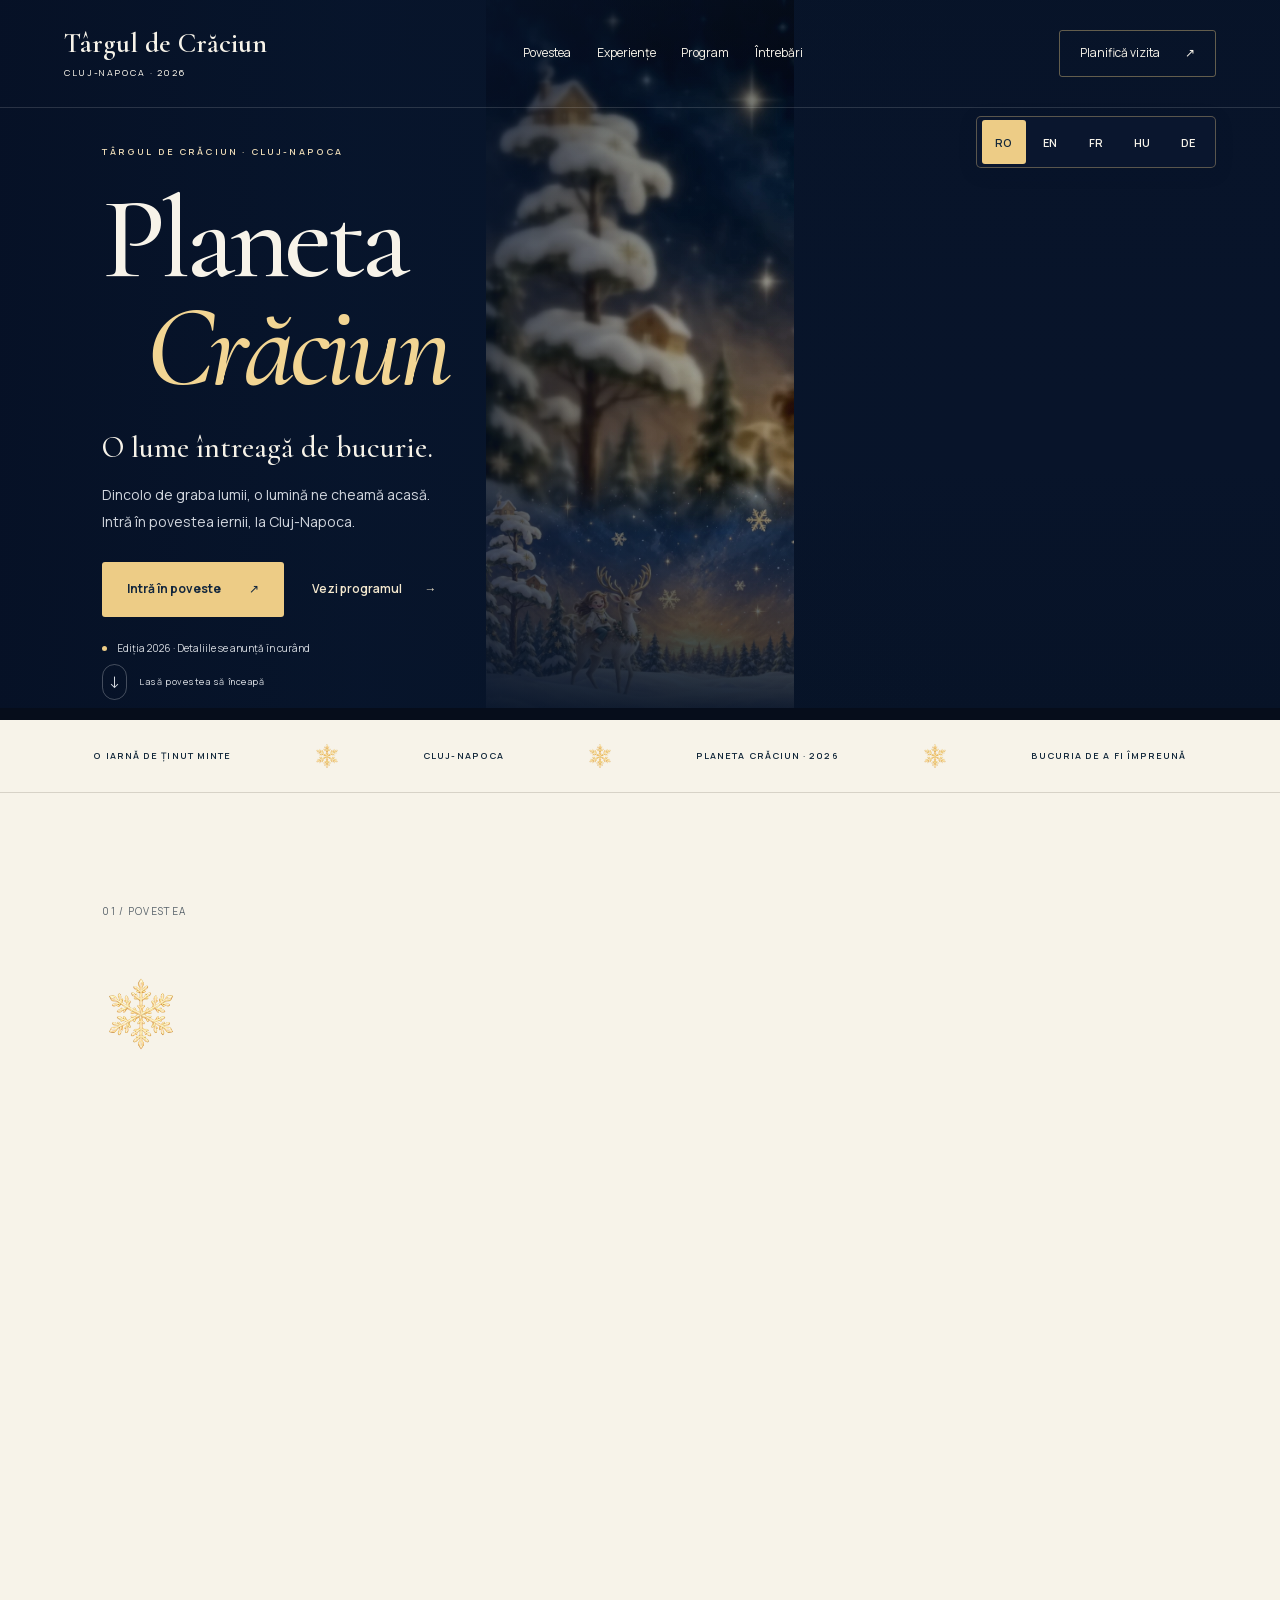
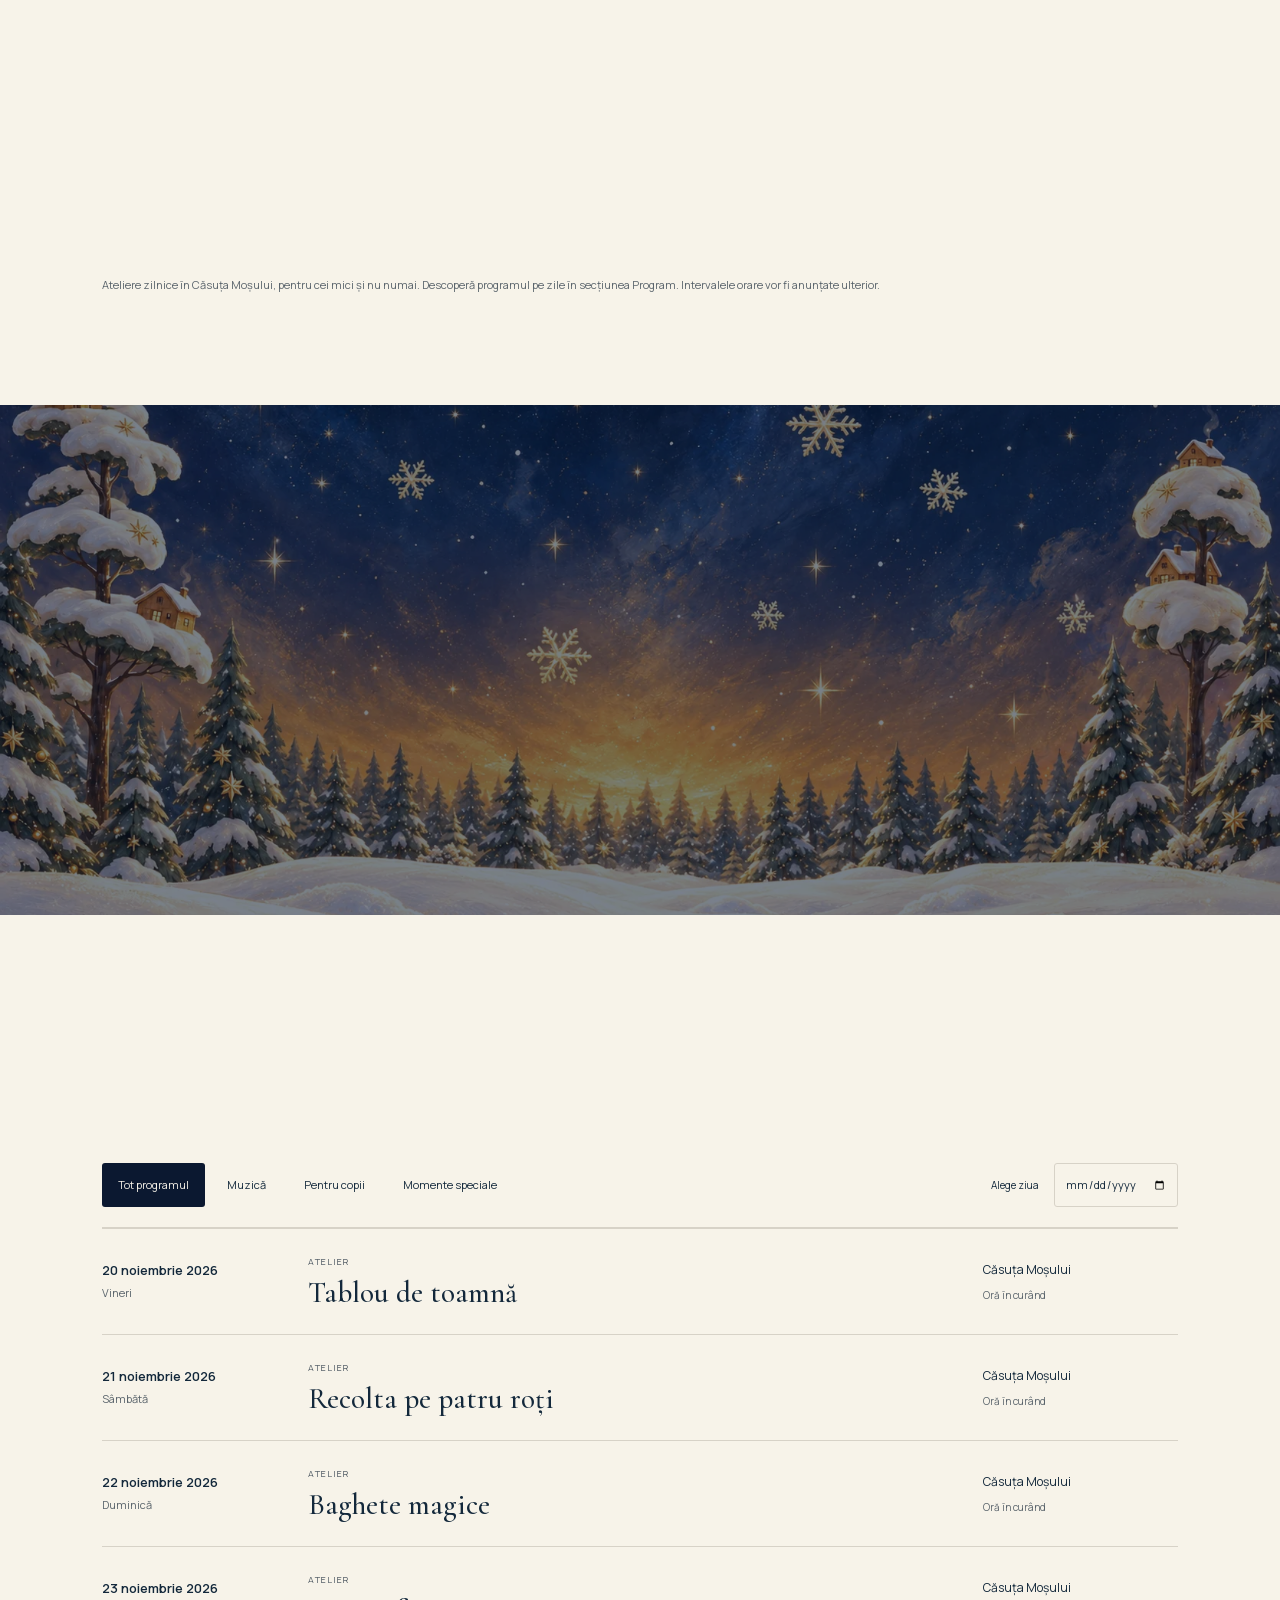
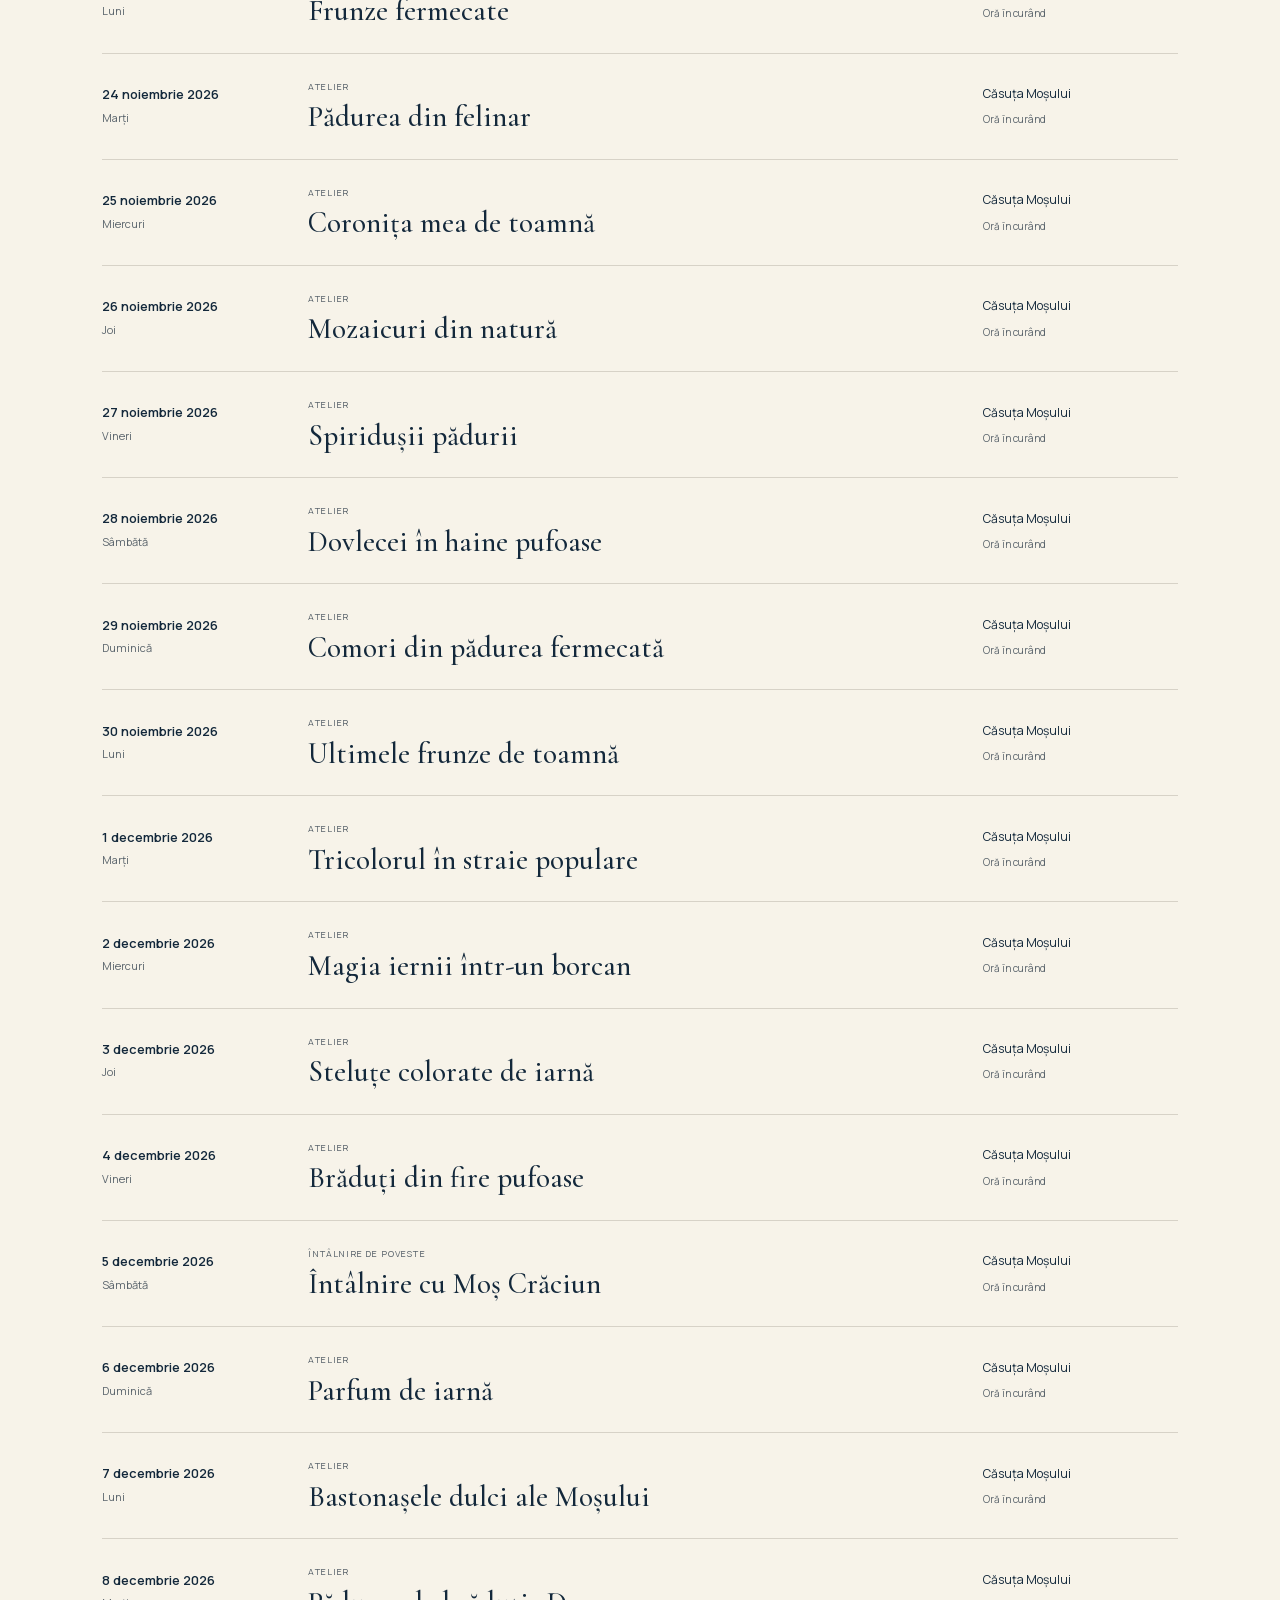
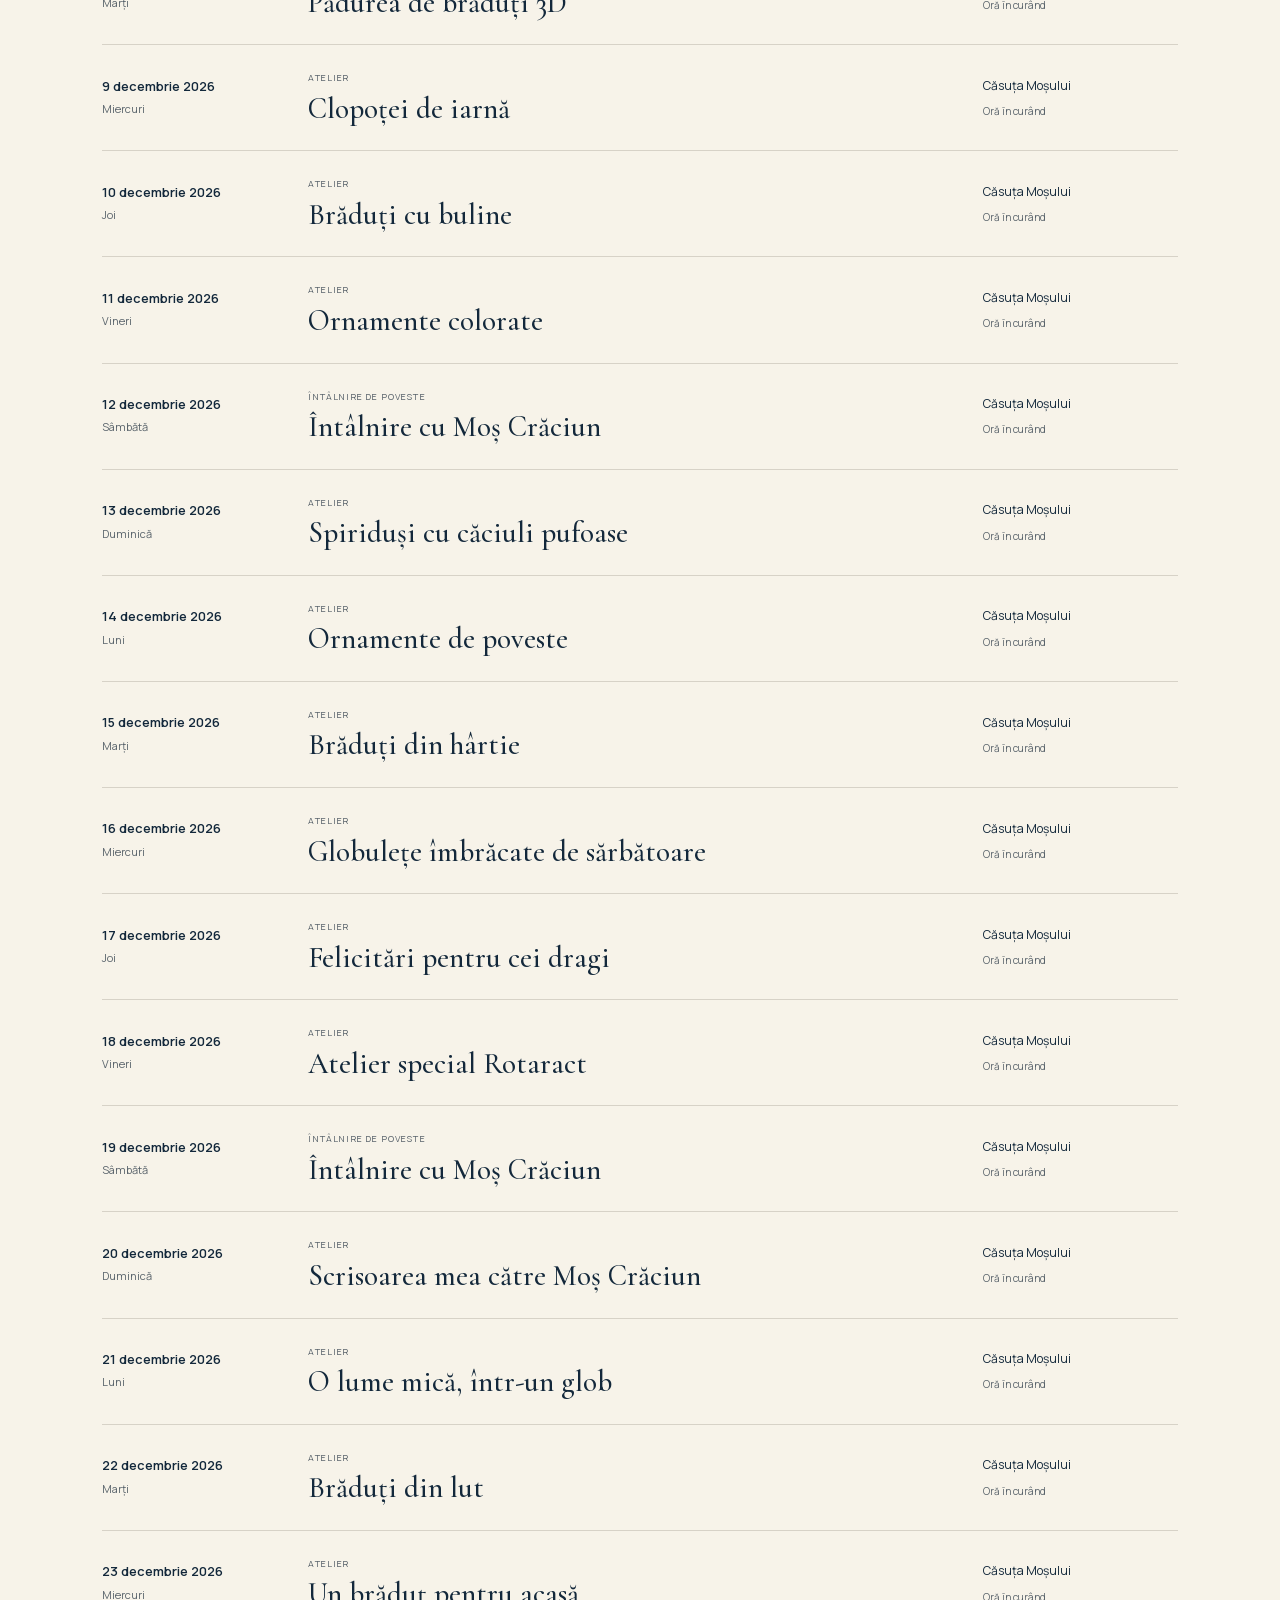
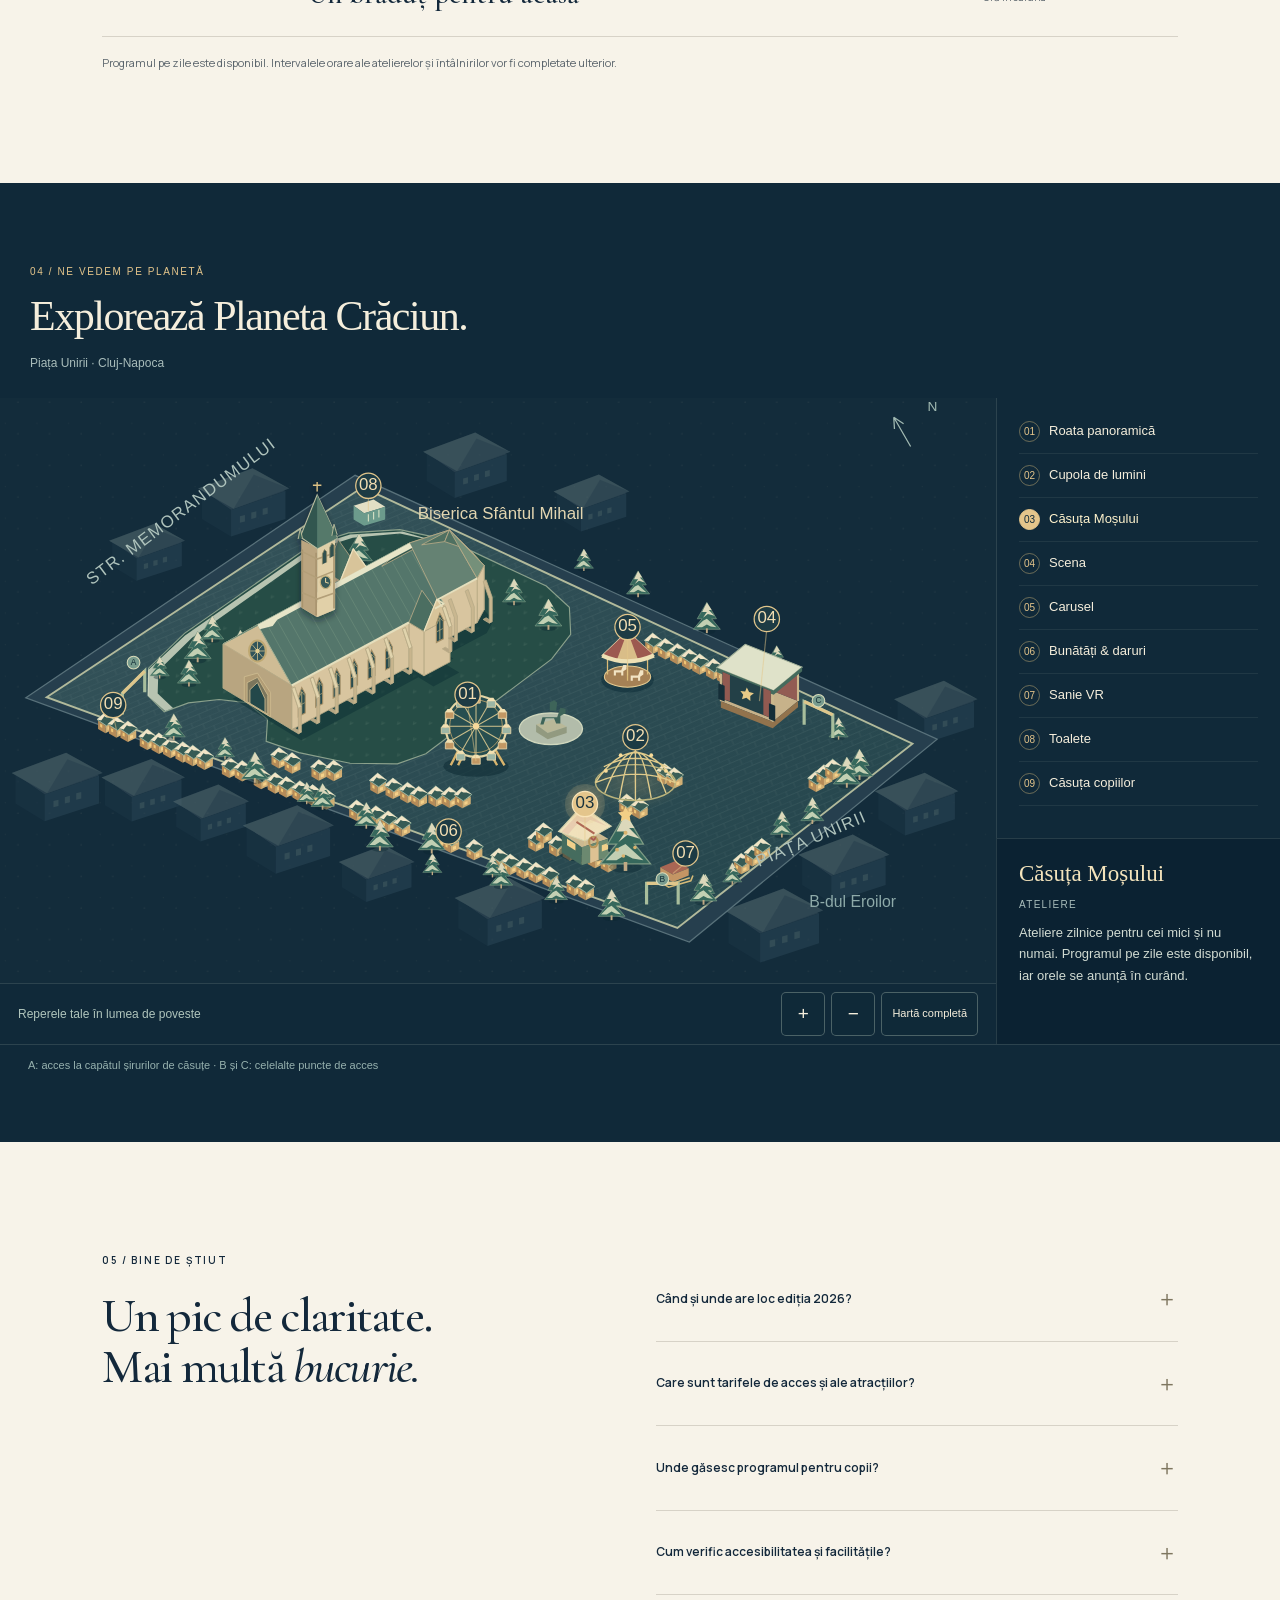
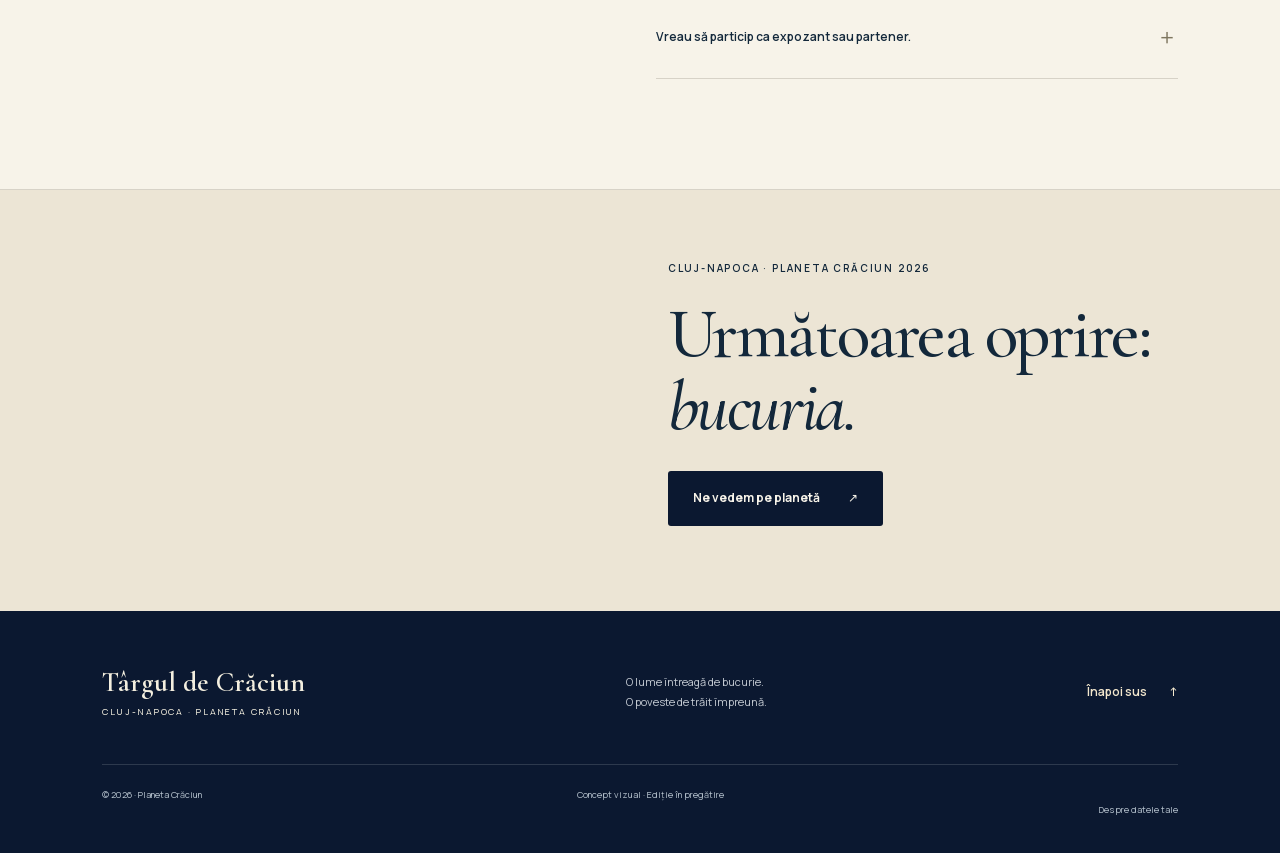
==== index.html @ c2ae4e11 "Make the event website available in Romanian, English, French, Hungarian and German" ====
<!doctype html>
<html lang="ro">
<head>
<meta charset="utf-8"><meta name="viewport" content="width=device-width, initial-scale=1">
<meta http-equiv="Content-Security-Policy" content="default-src 'self'; script-src 'self'; style-src 'self'; font-src 'self'; img-src 'self' data:; object-src 'none'; base-uri 'none'; form-action 'none'"><meta name="referrer" content="strict-origin-when-cross-origin"><meta name="theme-color" content="#0b1830"><title>Planeta Crăciun 2026 | Târgul de Crăciun Cluj-Napoca</title>
<meta name="description" content="Descoperă Planeta Crăciun, universul de poveste al Târgului de Crăciun din Cluj-Napoca. Experiențe, program și informații pentru vizita ta la ediția 2026.">
<meta name="robots" content="noindex,nofollow"><meta property="og:type" content="website"><meta property="og:locale" content="ro_RO"><meta property="og:title" content="Planeta Crăciun — O lume întreagă de bucurie"><meta property="og:description" content="Târgul de Crăciun Cluj-Napoca • Ediția 2026"><meta property="og:image" content="https://saliery95.github.io/planeta-craciun-cluj-2026/assets/key-visual.webp">
<link rel="icon" type="image/webp" href="assets/snowflake.webp"><link rel="preload" as="image" href="assets/hero-film-desktop-poster.webp?v=9" media="(min-width:561px)" fetchpriority="high"><link rel="preload" as="image" href="assets/hero-film-mobile-poster.webp?v=9" media="(max-width:560px)" fetchpriority="high"><link rel="stylesheet" href="fonts.css"><link rel="stylesheet" href="styles.css?v=11"><link rel="stylesheet" href="hero-film.css?v=9"><link rel="stylesheet" href="event-map.css?v=7"><script src="locales/ro.js?v=2ab56abb9f18" defer></script><script src="language-links.js?v=1" defer></script><script src="content.js?v=11" defer></script><script src="app.js?v=12" defer></script><script src="event-map.js?v=7" defer></script><script type="module" src="hero-film.js?v=9"></script>
<link rel="stylesheet" href="language-switcher.css?v=1"><!-- language-alternates --><link rel="alternate" hreflang="ro" href="index.html"><link rel="alternate" hreflang="en" href="en.html"><link rel="alternate" hreflang="fr" href="fr.html"><link rel="alternate" hreflang="hu" href="hu.html"><link rel="alternate" hreflang="de" href="de.html"><link rel="alternate" hreflang="x-default" href="index.html"><!-- /language-alternates --></head>
<body>
<a class="skip-link" href="#main">Sari la conținut</a>
<header class="site-header" id="top"><a href="#" class="brand" aria-label="Târgul de Crăciun Cluj-Napoca, acasă"><span class="brand-title">Târgul de Crăciun</span><span class="brand-detail">CLUJ-NAPOCA · 2026</span></a><nav class="desktop-nav" aria-label="Navigare principală"><a href="#poveste">Povestea</a><a href="#experiente">Experiențe</a><a href="#program">Program</a><a href="#intrebari">Întrebări</a></nav><a class="header-cta" href="#vizita">Planifică vizita <span aria-hidden="true">↗</span></a><button class="menu-toggle" aria-expanded="false" aria-controls="mobile-nav">Meniu <span aria-hidden="true">＋</span></button><nav id="mobile-nav" aria-label="Navigare mobilă"><a href="#poveste">Povestea</a><a href="#experiente">Experiențe</a><a href="#program">Program</a><a href="#vizita">Planifică vizita</a><a href="#intrebari">Întrebări frecvente</a></nav><nav class="language-switcher" aria-label="Alege limba"><a href="index.html" lang="ro" hreflang="ro" aria-label="Română" title="Română" aria-current="page">RO</a><a href="en.html" lang="en" hreflang="en" aria-label="English" title="English">EN</a><a href="fr.html" lang="fr" hreflang="fr" aria-label="Français" title="Français">FR</a><a href="hu.html" lang="hu" hreflang="hu" aria-label="Magyar" title="Magyar">HU</a><a href="de.html" lang="de" hreflang="de" aria-label="Deutsch" title="Deutsch">DE</a></nav></header>
<main id="main">
<section class="hero" aria-labelledby="hero-title">
<div class="hero-film-frame" aria-hidden="true"><picture class="hero-poster"><source media="(max-width:560px)" srcset="assets/hero-film-mobile-poster.webp?v=9"><img src="assets/hero-film-desktop-poster.webp?v=9" alt="" width="1600" height="900" fetchpriority="high"></picture><video class="hero-film" id="hero-film" muted playsinline preload="none" tabindex="-1" disablepictureinpicture></video></div><div class="hero-shade"></div>
<div class="hero-copy"><p class="eyebrow light">TÂRGUL DE CRĂCIUN · CLUJ-NAPOCA</p><h1 id="hero-title"><span>Planeta</span><em>Crăciun</em></h1><p class="hero-tagline">O lume întreagă de bucurie.</p><p class="hero-description">Dincolo de graba lumii, o lumină ne cheamă acasă. Intră în povestea iernii, la Cluj-Napoca.</p><div class="hero-actions"><a class="button gold" href="#experiente">Intră în poveste <span aria-hidden="true">↗</span></a><a class="text-link light-link" href="#program">Vezi programul <span aria-hidden="true">→</span></a></div><p class="edition-note"><span class="status-dot" aria-hidden="true"></span> Ediția 2026 · Detaliile se anunță în curând</p></div>
<a class="scroll-cue" href="#poveste"><span aria-hidden="true">↓</span> Lasă povestea să înceapă</a></section>
<div class="chapter-strip" aria-label="Ediția 2026"><span>O IARNĂ DE ȚINUT MINTE</span><img src="assets/snowflake.webp" width="26" height="26" alt=""><span>CLUJ-NAPOCA</span><img src="assets/snowflake.webp" width="26" height="26" alt=""><span>PLANETA CRĂCIUN · 2026</span><img src="assets/snowflake.webp" width="26" height="26" alt=""><span>BUCURIA DE A FI ÎMPREUNĂ</span></div>
<section class="story section-pad" id="poveste" aria-labelledby="story-title"><div class="story-label"><span class="chapter-number">01 / POVESTEA</span><img src="assets/snowflake.webp" width="78" height="78" loading="lazy" alt=""></div><div class="story-copy reveal"><p class="eyebrow">PENTRU COPILUL DIN FIECARE DINTRE NOI</p><h2 id="story-title">Unele locuri se vizitează.<br>Altele <em>se simt.</em></h2><div class="story-bottom"><p>Mirosul de scorțișoară. Lumina care încălzește o seară rece. Mâna pe care o strângi puțin mai tare. Crăciunul e făcut din lucruri mici, care ajung să însemne totul.</p><p>Planeta Crăciun este invitația noastră să încetinești. Să privești în jur. Și să redescoperi, împreună cu oamenii tăi, bucuria de a fi aici.</p></div></div></section>
<section class="experiences section-pad" id="experiente" aria-labelledby="experiences-title"><div class="section-heading reveal"><div><p class="eyebrow">02 / DESCOPERĂ UNIVERSUL</p><h2 id="experiences-title">Urmează-ți <em>bucuria.</em></h2></div><p>Fiecare poveste are un început.<br>Tu pe unde ai vrea să intri?</p></div><div class="experience-grid"><button class="experience-card card-wonder reveal" data-story="wonder"><div class="card-top"><span>PENTRU OAMENI MICI ȘI MARI</span><span aria-hidden="true">01</span></div><div class="card-art"><img src="assets/rocking-horse.webp" width="650" height="433" loading="lazy" alt="Căluț alb de poveste, cu detalii aurii"></div><div class="card-bottom"><div><h3>Înapoi în copilărie</h3><p>Ateliere zilnice în Căsuța Moșului.</p></div><span class="round-arrow" aria-hidden="true">↗</span></div></button><button class="experience-card card-taste reveal" data-story="taste"><div class="card-top"><span>AROME CARE ADUC OAMENII APROAPE</span><span aria-hidden="true">02</span></div><div class="card-art"><img src="assets/cottage.webp" width="650" height="600" loading="lazy" alt="Căsuță de turtă dulce luminată, acoperită de zăpadă"></div><div class="card-bottom"><div><h3>Gustul sărbătorilor</h3><p>O pauză dulce. O amintire caldă.</p></div><span class="round-arrow" aria-hidden="true">↗</span></div></button><button class="experience-card card-gift reveal" data-story="gift"><div class="card-top"><span>BUCURIE DĂRUITĂ MAI DEPARTE</span><span aria-hidden="true">03</span></div><div class="card-art"><img src="assets/gift.webp" width="493" height="500" loading="lazy" alt="Cadou crem, cu panglică aurie și verde"></div><div class="card-bottom"><div><h3>Daruri cu poveste</h3><p>Lucruri alese cu gândul la cineva.</p></div><span class="round-arrow" aria-hidden="true">↗</span></div></button></div><p class="section-footnote">Ateliere zilnice în Căsuța Moșului, pentru cei mici și nu numai. Descoperă programul pe zile în secțiunea Program. Intervalele orare vor fi anunțate ulterior.</p></section>
<section class="interlude" aria-label="Bucuria de a fi împreună"><img src="assets/winter-landscape.webp" alt="Peisaj ilustrat de iarnă cu pădure înzăpezită și lumină aurie" loading="lazy" width="1670" height="941"><div class="interlude-copy reveal"><p class="eyebrow light">MAI APROAPE UNII DE ALȚII</p><p class="interlude-title">Cel mai frumos loc<br>e <em>împreună.</em></p><a class="text-link light-link" href="#vizita">Fă loc unei seri de poveste <span aria-hidden="true">↗</span></a></div></section>
<section class="program section-pad" id="program" aria-labelledby="program-title"><div class="section-heading reveal"><div><p class="eyebrow">03 / AGENDA PLANETEI</p><h2 id="program-title" tabindex="-1">Seri care devin <em>amintiri.</em></h2></div><p>Ateliere în Căsuța Moșului, pentru cei mici și nu numai.<br>20 noiembrie – 23 decembrie · Orele se anunță în curând.</p></div><div class="program-controls" aria-label="Filtrează programul"><div class="filter-group" role="group" aria-label="Categorii de activități"><button class="filter active" aria-pressed="true" data-category="all">Tot programul</button><button class="filter" aria-pressed="false" data-category="music">Muzică</button><button class="filter" aria-pressed="false" data-category="kids">Pentru copii</button><button class="filter" aria-pressed="false" data-category="special">Momente speciale</button></div><label class="date-label">Alege ziua <input type="date" id="program-date" aria-label="Alege ziua pentru program"></label></div><div class="program-results" id="program-results" aria-live="polite" aria-atomic="true"></div><p class="program-note">Programul pe zile este disponibil. Intervalele orare ale atelierelor și întâlnirilor vor fi completate ulterior.</p></section>
<section class="event-map-section" id="vizita" aria-labelledby="dm-title"><div id="pc-drawn-map" aria-labelledby="dm-title" data-zoomed="false">
 <header class="dm-heading"><p class="dm-eyebrow">04 / NE VEDEM PE PLANETĂ</p><h2 id="dm-title">Explorează Planeta Crăciun.</h2><p class="dm-location">Piața Unirii · Cluj-Napoca</p></header>
 <div class="dm-viewport">
 <svg xmlns="http://www.w3.org/2000/svg" viewBox="45 30 945 555" class="christmas-plan" role="img" aria-labelledby="map-art-title map-art-desc">
<title id="map-art-title">Planeta Crăciun — hartă ilustrată a Pieței Unirii</title><desc id="map-art-desc">Biserica Sfântul Mihail, roata panoramică, cupola de lumini, caruselul, scena, Căsuța Moșului și șirurile de căsuțe, amplasate după planul tehnic furnizat.</desc>
<defs>
 <pattern id="pc2-grain" width="30" height="30" patternUnits="userSpaceOnUse"><circle cx="2" cy="4" r=".65" fill="#e5d4ad" opacity=".09"/><circle cx="20" cy="24" r=".5" fill="#e5d4ad" opacity=".06"/></pattern>
 <pattern id="pc2-paving" width="19" height="10" patternUnits="userSpaceOnUse" patternTransform="rotate(-23)"><path d="M0 0H19M0 5H19M0 0V5M10 5V10M19 0V5" stroke="#acc2b4" opacity=".13" stroke-width=".55"/></pattern>
 <pattern id="pc2-lawn" width="15" height="15" patternUnits="userSpaceOnUse"><path d="m2 10 1-3m-1 3 3-2" stroke="#9eb4a0" opacity=".13" stroke-width="1"/></pattern>
 <linearGradient id="pc2-floor" x1="0" y1="0" x2="1" y2="1"><stop stop-color="#36545b"/><stop offset="1" stop-color="#24454c"/></linearGradient>
 <radialGradient id="pc2-lights"><stop stop-color="#f2cc7d" stop-opacity=".19"/><stop offset="1" stop-color="#f2cc7d" stop-opacity="0"/></radialGradient>
 <filter id="pc2-shadow" x="-30%" y="-40%" width="160%" height="200%"><feDropShadow dx="0" dy="4" stdDeviation="3" flood-color="#061a25" flood-opacity=".45"/></filter>
 <g id="pc2-hut"><path d="M-7-4 2-7 8-3 0 1Z" fill="#f2e3be"/><path d="m-7-4 7 5v7l-7-4Z" fill="#b58b58"/><path d="m0 1 8-4v7L0 8Z" fill="#d1af74"/><path d="M-8-5 0-12 9-5 1 1Z" fill="#365b55" stroke="#8fae99" stroke-width=".8"/><path d="M-8-5 0-12 9-5 4-7 1-7-1-8-4-4Z" fill="#f1e5c7"/><path d="M2 2 5 1v3L2 5Z" fill="#f4d18a"/><path d="m-5-1 2 1v3l-2-1Z" fill="#efc675"/></g>
 <g id="pc2-building"><path d="M-30-11 12-24 36-10-7 5Z" fill="#344b59"/><path d="m-30-11 23 16v21l-23-14Z" fill="#1b3545"/><path d="m-7 5 43-15v22L-7 26Z" fill="#294555"/><path d="M-33-12 10-28 39-12-5 4Z" fill="#435a64"/><path d="m-33-12 43-16 29 16-28-11-16 27Z" fill="#789087" opacity=".3"/><path d="m0 10 4-1v5l-4 1m9-8 4-1v5l-4 1m9-8 4-1v5l-4 1" fill="#96a89c" opacity=".3"/></g>
</defs>
<rect width="1000" height="650" fill="#132c3b"/><rect width="1000" height="650" fill="url(#pc2-grain)"/>

<use href="#pc2-building" transform="translate(95.7 400.3) scale(1.2)" opacity=".58"/>
<use href="#pc2-building" transform="translate(177.6 403.3) scale(1.1)" opacity=".58"/>
<use href="#pc2-building" transform="translate(242.2 424.8) scale(1.0)" opacity=".58"/>
<use href="#pc2-building" transform="translate(315.0 450.1) scale(1.2)" opacity=".58"/>
<use href="#pc2-building" transform="translate(399.4 482.2) scale(1.0)" opacity=".58"/>
<use href="#pc2-building" transform="translate(515.9 518.7) scale(1.2)" opacity=".58"/>
<use href="#pc2-building" transform="translate(775.3 531.8) scale(1.3)" opacity=".58"/>
<use href="#pc2-building" transform="translate(842.1 477.7) scale(1.2)" opacity=".58"/>
<use href="#pc2-building" transform="translate(911.4 416.4) scale(1.1)" opacity=".58"/>
<use href="#pc2-building" transform="translate(929.6 329.1) scale(1.1)" opacity=".58"/>
<use href="#pc2-building" transform="translate(603.2 130.6) scale(1.0)" opacity=".58"/>
<use href="#pc2-building" transform="translate(484.4 94.9) scale(1.15)" opacity=".58"/>
<use href="#pc2-building" transform="translate(272.6 130.3) scale(1.2)" opacity=".58"/>
<use href="#pc2-building" transform="translate(181.5 177.4) scale(1.0)" opacity=".58"/>
<polygon points="69.51,314.39 381.89,103.35 934.18,353.70 699.06,546.16" fill="#263f4e" stroke="#58717a" stroke-width="1.2" />
<polygon points="89.26,313.88 388.91,114.73 910.76,357.98 687.75,532.77" fill="url(#pc2-floor)" stroke="#b2ba9b" stroke-width="1.8" />
<polygon points="89.26,313.88 388.91,114.73 910.76,357.98 687.75,532.77" fill="url(#pc2-paving)" stroke="none" stroke-width="1" />
<polygon points="200.79,327.66 185.52,312.58 185.96,286.34 220.04,253.30 340.48,169.18 375.71,158.01 424.30,154.85 470.49,164.89 520.75,188.57 563.31,208.36 585.23,228.53 586.48,254.21 568.29,277.74 449.02,367.47 422.09,377.19 377.17,376.57 328.64,366.45 297.52,355.73 298.80,334.77 279.09,319.01 252.86,316.09 223.78,319.24" fill="#264d46" stroke="#8ba18c" stroke-width="1.1" />
<polygon points="200.79,327.66 185.52,312.58 185.96,286.34 220.04,253.30 340.48,169.18 375.71,158.01 424.30,154.85 470.49,164.89 520.75,188.57 563.31,208.36 585.23,228.53 586.48,254.21 568.29,277.74 449.02,367.47 422.09,377.19 377.17,376.57 328.64,366.45 297.52,355.73 298.80,334.77 279.09,319.01 252.86,316.09 223.78,319.24" fill="url(#pc2-lawn)" stroke="none" stroke-width="1" />
<polygon points="201.59,326.97 185.19,312.26 185.57,288.18 220.54,255.28 342.91,170.09 377.33,159.61 426.81,156.59 458.65,165.80 424.41,158.67 379.70,162.69 346.72,173.11 227.17,257.38 195.25,288.84 194.61,310.44 209.15,324.06" fill="#dce3cc" stroke="none" stroke-width="1" opacity=".8"/>
<use href="#pc2-hut" transform="translate(145.02 340.03)"/>
<use href="#pc2-hut" transform="translate(155.37 344.32)"/>
<use href="#pc2-hut" transform="translate(166.29 348.43)"/>
<use href="#pc2-hut" transform="translate(184.57 356.10)"/>
<use href="#pc2-hut" transform="translate(195.72 359.71)"/>
<use href="#pc2-hut" transform="translate(206.64 363.81)"/>
<use href="#pc2-hut" transform="translate(218.44 368.06)"/>
<use href="#pc2-hut" transform="translate(227.82 371.39)"/>
<use href="#pc2-hut" transform="translate(238.97 374.99)"/>
<use href="#pc2-hut" transform="translate(262.49 382.65)"/>
<use href="#pc2-hut" transform="translate(274.77 385.88)"/>
<use href="#pc2-hut" transform="translate(292.73 393.24)"/>
<use href="#pc2-hut" transform="translate(305.99 397.43)"/>
<use href="#pc2-hut" transform="translate(316.58 401.22)"/>
<use href="#pc2-hut" transform="translate(329.51 405.09)"/>
<use href="#pc2-hut" transform="translate(341.55 408.83)"/>
<use href="#pc2-hut" transform="translate(354.48 412.70)"/>
<use href="#pc2-hut" transform="translate(383.26 423.34)"/>
<use href="#pc2-hut" transform="translate(401.61 428.85)"/>
<use href="#pc2-hut" transform="translate(413.17 433.60)"/>
<use href="#pc2-hut" transform="translate(426.19 438.30)"/>
<use href="#pc2-hut" transform="translate(460.30 449.75)"/>
<use href="#pc2-hut" transform="translate(472.67 453.81)"/>
<use href="#pc2-hut" transform="translate(494.65 460.69)"/>
<use href="#pc2-hut" transform="translate(518.26 469.18)"/>
<use href="#pc2-hut" transform="translate(529.03 474.62)"/>
<use href="#pc2-hut" transform="translate(541.96 478.49)"/>
<use href="#pc2-hut" transform="translate(553.44 482.42)"/>
<use href="#pc2-hut" transform="translate(566.69 486.61)"/>
<use href="#pc2-hut" transform="translate(589.65 494.46)"/>
<use href="#pc2-hut" transform="translate(600.57 498.57)"/>
<use href="#pc2-hut" transform="translate(309.59 373.57)"/>
<use href="#pc2-hut" transform="translate(322.04 378.46)"/>
<use href="#pc2-hut" transform="translate(347.49 385.06)"/>
<use href="#pc2-hut" transform="translate(361.52 385.57)"/>
<use href="#pc2-hut" transform="translate(403.30 397.92)"/>
<use href="#pc2-hut" transform="translate(417.77 402.57)"/>
<use href="#pc2-hut" transform="translate(431.59 406.58)"/>
<use href="#pc2-hut" transform="translate(442.18 410.37)"/>
<use href="#pc2-hut" transform="translate(458.46 410.14)"/>
<use href="#pc2-hut" transform="translate(471.37 411.03)"/>
<use href="#pc2-hut" transform="translate(483.63 411.27)"/>
<use href="#pc2-hut" transform="translate(553.20 452.55)"/>
<use href="#pc2-hut" transform="translate(560.56 444.99)"/>
<use href="#pc2-hut" transform="translate(572.91 457.18)"/>
<use href="#pc2-hut" transform="translate(585.84 461.06)"/>
<use href="#pc2-hut" transform="translate(597.23 464.15)"/>
<use href="#pc2-hut" transform="translate(609.60 468.21)"/>
<use href="#pc2-hut" transform="translate(621.97 472.27)"/>
<use href="#pc2-hut" transform="translate(639.52 417.72)"/>
<use href="#pc2-hut" transform="translate(651.56 421.46)"/>
<use href="#pc2-hut" transform="translate(748.24 473.93)"/>
<use href="#pc2-hut" transform="translate(758.82 466.59)"/>
<use href="#pc2-hut" transform="translate(767.72 459.82)"/>
<use href="#pc2-hut" transform="translate(675.49 388.77)"/>
<use href="#pc2-hut" transform="translate(684.64 392.61)"/>
<use href="#pc2-hut" transform="translate(819.22 395.81)"/>
<use href="#pc2-hut" transform="translate(826.75 389.91)"/>
<use href="#pc2-hut" transform="translate(834.94 384.65)"/>
<use href="#pc2-hut" transform="translate(664.21 265.00)"/>
<use href="#pc2-hut" transform="translate(676.10 270.07)"/>
<use href="#pc2-hut" transform="translate(687.67 274.82)"/>
<use href="#pc2-hut" transform="translate(698.99 280.07)"/>
<use href="#pc2-hut" transform="translate(708.78 284.55)"/>
<use href="#pc2-hut" transform="translate(721.80 289.25)"/>
<use href="#pc2-hut" transform="translate(732.15 293.55)"/>
<g transform="translate(196.48 292.29)" ><g transform="scale(0.65)"><ellipse cy="4" rx="9" ry="3" fill="#0a2630" opacity=".4"/><path d="M0-26 10-9 5-9 14 2H-14L-5-9H-10Z" fill="#36685c" stroke="#7e9b84" stroke-width=".7"/><path d="M0-26 5-18H2L8-12 1-14-4-10 0-16-5-16Z" fill="#eee4c5" opacity=".9"/><path d="M0-9 10 0 4-1 0-3-5 0-11 0-4-7Z" fill="#d2dbbd" opacity=".9"/><path d="M0 1v5" stroke="#c0a984" stroke-width="2"/></g></g>
<g transform="translate(224.27 298.97)" ><g transform="scale(0.78)"><ellipse cy="4" rx="9" ry="3" fill="#0a2630" opacity=".4"/><path d="M0-26 10-9 5-9 14 2H-14L-5-9H-10Z" fill="#36685c" stroke="#7e9b84" stroke-width=".7"/><path d="M0-26 5-18H2L8-12 1-14-4-10 0-16-5-16Z" fill="#eee4c5" opacity=".9"/><path d="M0-9 10 0 4-1 0-3-5 0-11 0-4-7Z" fill="#d2dbbd" opacity=".9"/><path d="M0 1v5" stroke="#c0a984" stroke-width="2"/></g></g>
<g transform="translate(232.55 275.28)" ><g transform="scale(0.91)"><ellipse cy="4" rx="9" ry="3" fill="#0a2630" opacity=".4"/><path d="M0-26 10-9 5-9 14 2H-14L-5-9H-10Z" fill="#36685c" stroke="#7e9b84" stroke-width=".7"/><path d="M0-26 5-18H2L8-12 1-14-4-10 0-16-5-16Z" fill="#eee4c5" opacity=".9"/><path d="M0-9 10 0 4-1 0-3-5 0-11 0-4-7Z" fill="#d2dbbd" opacity=".9"/><path d="M0 1v5" stroke="#c0a984" stroke-width="2"/></g></g>
<g transform="translate(273.04 267.09)" ><g transform="scale(0.65)"><ellipse cy="4" rx="9" ry="3" fill="#0a2630" opacity=".4"/><path d="M0-26 10-9 5-9 14 2H-14L-5-9H-10Z" fill="#36685c" stroke="#7e9b84" stroke-width=".7"/><path d="M0-26 5-18H2L8-12 1-14-4-10 0-16-5-16Z" fill="#eee4c5" opacity=".9"/><path d="M0-9 10 0 4-1 0-3-5 0-11 0-4-7Z" fill="#d2dbbd" opacity=".9"/><path d="M0 1v5" stroke="#c0a984" stroke-width="2"/></g></g>
<g transform="translate(246.36 257.05)" ><g transform="scale(0.78)"><ellipse cy="4" rx="9" ry="3" fill="#0a2630" opacity=".4"/><path d="M0-26 10-9 5-9 14 2H-14L-5-9H-10Z" fill="#36685c" stroke="#7e9b84" stroke-width=".7"/><path d="M0-26 5-18H2L8-12 1-14-4-10 0-16-5-16Z" fill="#eee4c5" opacity=".9"/><path d="M0-9 10 0 4-1 0-3-5 0-11 0-4-7Z" fill="#d2dbbd" opacity=".9"/><path d="M0 1v5" stroke="#c0a984" stroke-width="2"/></g></g>
<g transform="translate(385.57 182.57)" ><g transform="scale(0.91)"><ellipse cy="4" rx="9" ry="3" fill="#0a2630" opacity=".4"/><path d="M0-26 10-9 5-9 14 2H-14L-5-9H-10Z" fill="#36685c" stroke="#7e9b84" stroke-width=".7"/><path d="M0-26 5-18H2L8-12 1-14-4-10 0-16-5-16Z" fill="#eee4c5" opacity=".9"/><path d="M0-9 10 0 4-1 0-3-5 0-11 0-4-7Z" fill="#d2dbbd" opacity=".9"/><path d="M0 1v5" stroke="#c0a984" stroke-width="2"/></g></g>
<g transform="translate(449.72 188.84)" ><g transform="scale(0.65)"><ellipse cy="4" rx="9" ry="3" fill="#0a2630" opacity=".4"/><path d="M0-26 10-9 5-9 14 2H-14L-5-9H-10Z" fill="#36685c" stroke="#7e9b84" stroke-width=".7"/><path d="M0-26 5-18H2L8-12 1-14-4-10 0-16-5-16Z" fill="#eee4c5" opacity=".9"/><path d="M0-9 10 0 4-1 0-3-5 0-11 0-4-7Z" fill="#d2dbbd" opacity=".9"/><path d="M0 1v5" stroke="#c0a984" stroke-width="2"/></g></g>
<g transform="translate(532.70 221.86)" ><g transform="scale(0.78)"><ellipse cy="4" rx="9" ry="3" fill="#0a2630" opacity=".4"/><path d="M0-26 10-9 5-9 14 2H-14L-5-9H-10Z" fill="#36685c" stroke="#7e9b84" stroke-width=".7"/><path d="M0-26 5-18H2L8-12 1-14-4-10 0-16-5-16Z" fill="#eee4c5" opacity=".9"/><path d="M0-9 10 0 4-1 0-3-5 0-11 0-4-7Z" fill="#d2dbbd" opacity=".9"/><path d="M0 1v5" stroke="#c0a984" stroke-width="2"/></g></g>
<g transform="translate(565.36 244.48)" ><g transform="scale(0.91)"><ellipse cy="4" rx="9" ry="3" fill="#0a2630" opacity=".4"/><path d="M0-26 10-9 5-9 14 2H-14L-5-9H-10Z" fill="#36685c" stroke="#7e9b84" stroke-width=".7"/><path d="M0-26 5-18H2L8-12 1-14-4-10 0-16-5-16Z" fill="#eee4c5" opacity=".9"/><path d="M0-9 10 0 4-1 0-3-5 0-11 0-4-7Z" fill="#d2dbbd" opacity=".9"/><path d="M0 1v5" stroke="#c0a984" stroke-width="2"/></g></g>
<g transform="translate(258.44 369.01)" ><g transform="scale(0.65)"><ellipse cy="4" rx="9" ry="3" fill="#0a2630" opacity=".4"/><path d="M0-26 10-9 5-9 14 2H-14L-5-9H-10Z" fill="#36685c" stroke="#7e9b84" stroke-width=".7"/><path d="M0-26 5-18H2L8-12 1-14-4-10 0-16-5-16Z" fill="#eee4c5" opacity=".9"/><path d="M0-9 10 0 4-1 0-3-5 0-11 0-4-7Z" fill="#d2dbbd" opacity=".9"/><path d="M0 1v5" stroke="#c0a984" stroke-width="2"/></g></g>
<g transform="translate(209.83 349.93)" ><g transform="scale(0.78)"><ellipse cy="4" rx="9" ry="3" fill="#0a2630" opacity=".4"/><path d="M0-26 10-9 5-9 14 2H-14L-5-9H-10Z" fill="#36685c" stroke="#7e9b84" stroke-width=".7"/><path d="M0-26 5-18H2L8-12 1-14-4-10 0-16-5-16Z" fill="#eee4c5" opacity=".9"/><path d="M0-9 10 0 4-1 0-3-5 0-11 0-4-7Z" fill="#d2dbbd" opacity=".9"/><path d="M0 1v5" stroke="#c0a984" stroke-width="2"/></g></g>
<g transform="translate(598.96 190.21)" ><g transform="scale(0.65)"><ellipse cy="4" rx="9" ry="3" fill="#0a2630" opacity=".4"/><path d="M0-26 10-9 5-9 14 2H-14L-5-9H-10Z" fill="#36685c" stroke="#7e9b84" stroke-width=".7"/><path d="M0-26 5-18H2L8-12 1-14-4-10 0-16-5-16Z" fill="#eee4c5" opacity=".9"/><path d="M0-9 10 0 4-1 0-3-5 0-11 0-4-7Z" fill="#d2dbbd" opacity=".9"/><path d="M0 1v5" stroke="#c0a984" stroke-width="2"/></g></g>
<g transform="translate(650.43 214.34)" ><g transform="scale(0.78)"><ellipse cy="4" rx="9" ry="3" fill="#0a2630" opacity=".4"/><path d="M0-26 10-9 5-9 14 2H-14L-5-9H-10Z" fill="#36685c" stroke="#7e9b84" stroke-width=".7"/><path d="M0-26 5-18H2L8-12 1-14-4-10 0-16-5-16Z" fill="#eee4c5" opacity=".9"/><path d="M0-9 10 0 4-1 0-3-5 0-11 0-4-7Z" fill="#d2dbbd" opacity=".9"/><path d="M0 1v5" stroke="#c0a984" stroke-width="2"/></g></g>
<g class="church-building" aria-label="Biserica Sfântul Mihail, ilustrație detaliată">
<polygon points="265.73,315.36 376.91,255.65 362.64,247.02 387.24,233.81 401.51,242.44 410.02,237.87 416.26,241.64 454.11,221.31 475.88,218.28 500.28,226.55 513.33,240.93 506.71,253.13 468.86,273.46 475.11,277.24 466.59,281.81 480.85,290.44 456.25,303.65 441.99,295.02 330.82,354.73" fill="#0d3035" opacity=".5"/>
<polygon points="445.11,211.31 466.88,208.28 466.88,166.28 445.11,169.31" fill="#b8a580" stroke="#b8ab87" stroke-width="0.8"/>
<polygon points="466.88,208.28 491.28,216.55 491.28,174.55 466.88,166.28" fill="#b8a580" stroke="#b8ab87" stroke-width="0.8"/>
<polygon points="407.26,231.64 445.11,211.31 445.11,169.31 407.26,189.64" fill="#b8a580" stroke="#b8ab87" stroke-width="0.8"/>
<polygon points="491.28,216.55 504.33,230.93 504.33,188.93 491.28,174.55" fill="#d8c59f" stroke="#b8ab87" stroke-width="0.8"/>
<polygon points="378.24,223.81 392.51,232.44 392.51,190.44 378.24,181.81" fill="#b8a580" stroke="#b8ab87" stroke-width="0.8"/>
<polygon points="401.02,227.87 407.26,231.64 407.26,189.64 401.02,185.87" fill="#b8a580" stroke="#b8ab87" stroke-width="0.8"/>
<polygon points="392.51,232.44 401.02,227.87 401.02,185.87 392.51,190.44" fill="#b8a580" stroke="#b8ab87" stroke-width="0.8"/>
<polygon points="353.64,237.02 378.24,223.81 378.24,181.81 353.64,195.02" fill="#b8a580" stroke="#b8ab87" stroke-width="0.8"/>
<polygon points="504.33,230.93 497.71,243.13 497.71,201.13 504.33,188.93" fill="#d8c59f" stroke="#b8ab87" stroke-width="0.8"/>
<polygon points="367.91,245.65 353.64,237.02 353.64,195.02 367.91,203.65" fill="#b8a580" stroke="#b8ab87" stroke-width="0.8"/>
<polygon points="497.71,243.13 459.86,263.46 459.86,221.46 497.71,201.13" fill="#d8c59f" stroke="#b8ab87" stroke-width="0.8"/>
<polygon points="459.86,263.46 466.11,267.24 466.11,225.24 459.86,221.46" fill="#d8c59f" stroke="#b8ab87" stroke-width="0.8"/>
<polygon points="466.11,267.24 457.59,271.81 457.59,229.81 466.11,225.24" fill="#d8c59f" stroke="#b8ab87" stroke-width="0.8"/>
<polygon points="256.73,305.36 367.91,245.65 367.91,203.65 256.73,263.36" fill="#b8a580" stroke="#b8ab87" stroke-width="0.8"/>
<polygon points="457.59,271.81 471.85,280.44 471.85,238.44 457.59,229.81" fill="#d8c59f" stroke="#b8ab87" stroke-width="0.8"/>
<polygon points="471.85,280.44 447.25,293.65 447.25,251.65 471.85,238.44" fill="#d8c59f" stroke="#b8ab87" stroke-width="0.8"/>
<polygon points="447.25,293.65 432.99,285.02 432.99,243.02 447.25,251.65" fill="#d8c59f" stroke="#b8ab87" stroke-width="0.8"/>
<polygon points="432.99,285.02 321.82,344.73 321.82,302.73 432.99,243.02" fill="#d8c59f" stroke="#b8ab87" stroke-width="0.8"/>
<polygon points="321.82,344.73 256.73,305.36 256.73,263.36 321.82,302.73" fill="#b8a580" stroke="#b8ab87" stroke-width="0.8"/>
<polygon points="256.73,263.36 321.82,302.73 289.28,245.05" fill="#cfbc95" stroke="#b8ab87" stroke-width="0.8"/>
<polygon points="256.73,263.36 401.02,185.87 433.56,167.55 289.28,245.05" fill="#35564f" stroke="#9aa78d" stroke-width="0.8"/>
<polygon points="289.28,245.05 433.56,167.55 466.11,225.24 321.82,302.73" fill="#54766b" stroke="#afba9b" stroke-width="0.8"/>
<polyline points="263.83,259.55 296.37,241.23 328.91,298.92" fill="none" stroke="#6c8b7a" stroke-width="0.65" stroke-linejoin="round"/>
<polyline points="272.82,254.72 305.36,236.41 337.90,294.09" fill="none" stroke="#6c8b7a" stroke-width="0.65" stroke-linejoin="round"/>
<polyline points="281.81,249.89 314.35,231.58 346.89,289.26" fill="none" stroke="#6c8b7a" stroke-width="0.65" stroke-linejoin="round"/>
<polyline points="290.80,245.07 323.34,226.75 355.88,284.44" fill="none" stroke="#6c8b7a" stroke-width="0.65" stroke-linejoin="round"/>
<polyline points="299.78,240.24 332.33,221.92 364.87,279.61" fill="none" stroke="#6c8b7a" stroke-width="0.65" stroke-linejoin="round"/>
<polyline points="308.77,235.41 341.31,217.10 373.85,274.78" fill="none" stroke="#6c8b7a" stroke-width="0.65" stroke-linejoin="round"/>
<polyline points="317.76,230.58 350.30,212.27 382.84,269.95" fill="none" stroke="#6c8b7a" stroke-width="0.65" stroke-linejoin="round"/>
<polyline points="326.75,225.76 359.29,207.44 391.83,265.13" fill="none" stroke="#6c8b7a" stroke-width="0.65" stroke-linejoin="round"/>
<polyline points="335.74,220.93 368.28,202.61 400.82,260.30" fill="none" stroke="#6c8b7a" stroke-width="0.65" stroke-linejoin="round"/>
<polyline points="344.73,216.10 377.27,197.79 409.81,255.47" fill="none" stroke="#6c8b7a" stroke-width="0.65" stroke-linejoin="round"/>
<polyline points="353.72,211.27 386.26,192.96 418.80,250.64" fill="none" stroke="#6c8b7a" stroke-width="0.65" stroke-linejoin="round"/>
<polyline points="362.70,206.45 395.25,188.13 427.79,245.82" fill="none" stroke="#6c8b7a" stroke-width="0.65" stroke-linejoin="round"/>
<polyline points="371.69,201.62 404.23,183.30 436.77,240.99" fill="none" stroke="#6c8b7a" stroke-width="0.65" stroke-linejoin="round"/>
<polyline points="380.68,196.79 413.22,178.48 445.76,236.16" fill="none" stroke="#6c8b7a" stroke-width="0.65" stroke-linejoin="round"/>
<polyline points="389.67,191.96 422.21,173.65 454.75,231.33" fill="none" stroke="#6c8b7a" stroke-width="0.65" stroke-linejoin="round"/>
<polyline points="398.66,187.14 431.20,168.82 463.74,226.51" fill="none" stroke="#6c8b7a" stroke-width="0.65" stroke-linejoin="round"/>
<polygon points="407.26,189.64 445.11,169.31 471.41,155.22 433.56,167.55" fill="#35594f" stroke="#b8ab87" stroke-width="0.8"/>
<polygon points="433.56,167.55 471.41,155.22 497.71,201.13 459.86,221.46" fill="#658273" stroke="#b8ab87" stroke-width="0.8"/>
<polygon points="445.11,169.31 466.88,166.28 471.41,155.22" fill="#4f7061" stroke="#b8ab87" stroke-width="0.8"/>
<polygon points="466.88,166.28 491.28,174.55 471.41,155.22" fill="#4f7061" stroke="#b8ab87" stroke-width="0.8"/>
<polygon points="491.28,174.55 504.33,188.93 471.41,155.22" fill="#75907a" stroke="#b8ab87" stroke-width="0.8"/>
<polygon points="504.33,188.93 497.71,201.13 471.41,155.22" fill="#75907a" stroke="#b8ab87" stroke-width="0.8"/>
<polygon points="353.64,195.02 365.94,164.42 378.24,181.81 392.51,190.44 380.21,173.05 367.91,203.65" fill="#4b6e61" stroke="#b8ab87" stroke-width="0.8"/>
<polygon points="367.91,203.65 380.21,173.05 392.51,190.44" fill="#d8c49a" stroke="#b8ab87" stroke-width="0.8"/>
<polyline points="367.91,203.65 380.21,173.05 392.51,190.44" fill="none" stroke="#ece1bd" stroke-width="1.2" stroke-linejoin="round"/>
<polygon points="432.99,243.02 445.29,212.42 457.59,229.81 471.85,238.44 459.55,221.04 447.25,251.65" fill="#4b6e61" stroke="#b8ab87" stroke-width="0.8"/>
<polygon points="447.25,251.65 459.55,221.04 471.85,238.44" fill="#d8c49a" stroke="#b8ab87" stroke-width="0.8"/>
<polyline points="447.25,251.65 459.55,221.04 471.85,238.44" fill="none" stroke="#ece1bd" stroke-width="1.2" stroke-linejoin="round"/>
<polygon points="289.28,245.05 433.56,167.55 436.24,172.17 308.06,240.50 303.72,246.36 291.50,249.39" fill="#e7e5c8" stroke="none" stroke-width="0.8"/>
<polyline points="321.82,302.73 432.99,243.02" fill="none" stroke="#e5dfbd" stroke-width="2" stroke-linejoin="round"/>
<polyline points="457.59,229.81 466.11,225.24 459.86,221.46 497.71,201.13" fill="none" stroke="#e5dfbd" stroke-width="1.7" stroke-linejoin="round"/>
<polygon points="327.97,332.43 327.97,314.43 331.28,304.65 334.59,310.87 334.59,328.87" fill="#294c4f" stroke="#a58f66" stroke-width="1"/>
<polyline points="331.28,329.65 331.28,308.65" fill="none" stroke="#c1b17c" stroke-width="0.8" stroke-linejoin="round"/>
<polyline points="328.44,322.17 334.12,319.12" fill="none" stroke="#b4aa7c" stroke-width="0.7" stroke-linejoin="round"/>
<polyline points="328.44,315.17 331.28,308.65 334.12,312.12" fill="none" stroke="#b4aa7c" stroke-width="0.7" stroke-linejoin="round"/>
<polygon points="344.52,323.53 344.52,305.53 347.84,295.76 351.15,301.98 351.15,319.98" fill="#294c4f" stroke="#a58f66" stroke-width="1"/>
<polyline points="347.84,320.76 347.84,299.76" fill="none" stroke="#c1b17c" stroke-width="0.8" stroke-linejoin="round"/>
<polyline points="345.00,313.28 350.67,310.23" fill="none" stroke="#b4aa7c" stroke-width="0.7" stroke-linejoin="round"/>
<polyline points="345.00,306.28 347.84,299.76 350.67,303.23" fill="none" stroke="#b4aa7c" stroke-width="0.7" stroke-linejoin="round"/>
<polygon points="361.08,314.64 361.08,296.64 364.39,286.86 367.70,293.08 367.70,311.08" fill="#294c4f" stroke="#a58f66" stroke-width="1"/>
<polyline points="364.39,311.86 364.39,290.86" fill="none" stroke="#c1b17c" stroke-width="0.8" stroke-linejoin="round"/>
<polyline points="361.55,304.39 367.23,301.34" fill="none" stroke="#b4aa7c" stroke-width="0.7" stroke-linejoin="round"/>
<polyline points="361.55,297.39 364.39,290.86 367.23,294.34" fill="none" stroke="#b4aa7c" stroke-width="0.7" stroke-linejoin="round"/>
<polygon points="377.64,305.75 377.64,287.75 380.95,277.97 384.26,284.19 384.26,302.19" fill="#294c4f" stroke="#a58f66" stroke-width="1"/>
<polyline points="380.95,302.97 380.95,281.97" fill="none" stroke="#c1b17c" stroke-width="0.8" stroke-linejoin="round"/>
<polyline points="378.11,295.50 383.79,292.45" fill="none" stroke="#b4aa7c" stroke-width="0.7" stroke-linejoin="round"/>
<polyline points="378.11,288.50 380.95,281.97 383.79,285.45" fill="none" stroke="#b4aa7c" stroke-width="0.7" stroke-linejoin="round"/>
<polygon points="394.20,296.86 394.20,278.86 397.51,269.08 400.82,275.30 400.82,293.30" fill="#294c4f" stroke="#a58f66" stroke-width="1"/>
<polyline points="397.51,294.08 397.51,273.08" fill="none" stroke="#c1b17c" stroke-width="0.8" stroke-linejoin="round"/>
<polyline points="394.67,286.60 400.35,283.55" fill="none" stroke="#b4aa7c" stroke-width="0.7" stroke-linejoin="round"/>
<polyline points="394.67,279.60 397.51,273.08 400.35,276.55" fill="none" stroke="#b4aa7c" stroke-width="0.7" stroke-linejoin="round"/>
<polygon points="410.75,287.96 410.75,269.96 414.07,260.18 417.38,266.41 417.38,284.41" fill="#294c4f" stroke="#a58f66" stroke-width="1"/>
<polyline points="414.07,285.18 414.07,264.18" fill="none" stroke="#c1b17c" stroke-width="0.8" stroke-linejoin="round"/>
<polyline points="411.23,277.71 416.90,274.66" fill="none" stroke="#b4aa7c" stroke-width="0.7" stroke-linejoin="round"/>
<polyline points="411.23,270.71 414.07,264.18 416.90,267.66" fill="none" stroke="#b4aa7c" stroke-width="0.7" stroke-linejoin="round"/>
<polygon points="459.01,262.05 459.01,244.05 462.32,234.27 465.63,240.49 465.63,258.49" fill="#294c4f" stroke="#a58f66" stroke-width="1"/>
<polyline points="462.32,259.27 462.32,238.27" fill="none" stroke="#c1b17c" stroke-width="0.8" stroke-linejoin="round"/>
<polyline points="459.48,251.79 465.16,248.74" fill="none" stroke="#b4aa7c" stroke-width="0.7" stroke-linejoin="round"/>
<polyline points="459.48,244.79 462.32,238.27 465.16,241.74" fill="none" stroke="#b4aa7c" stroke-width="0.7" stroke-linejoin="round"/>
<polygon points="276.79,317.50 276.79,294.50 289.28,291.05 301.76,309.60 301.76,332.60" fill="#b19c75" stroke="#cfbd91" stroke-width="0.8"/>
<polygon points="279.47,318.11 279.47,300.11 289.28,295.05 299.08,311.98 299.08,329.98" fill="#7b765d" stroke="#cfbd91" stroke-width="0.8"/>
<polygon points="282.14,319.73 282.14,306.73 289.28,300.05 296.41,315.36 296.41,328.36" fill="#23484a" stroke="#cfbd91" stroke-width="0.8"/>
<g transform="translate(289.28 270.05)"><ellipse rx="8" ry="10" fill="#31545a" stroke="#bfa973" stroke-width="2"/><path d="M-7 0H7M0-9V9M-5-6 5 6M-5 6 5-6" stroke="#c9bb8a" stroke-width=".8"/><circle r="2.1" fill="#e3cf92"/></g>
<polygon points="321.82,344.73 324.65,343.21 330.89,346.98 328.06,348.51" fill="#b6a684" stroke="#b8ab87" stroke-width="0.8"/>
<polygon points="328.06,348.51 330.89,346.98 330.89,322.98 324.65,304.21 321.82,305.73 328.06,324.51" fill="#c8b58d" stroke="#b8ab87" stroke-width="0.8"/>
<polygon points="321.82,305.73 324.65,304.21 330.89,322.98 328.06,324.51" fill="#e1d4ad" stroke="#b8ab87" stroke-width="0.8"/>
<polygon points="339.32,335.33 342.16,333.81 348.40,337.58 345.56,339.11" fill="#b6a684" stroke="#b8ab87" stroke-width="0.8"/>
<polygon points="345.56,339.11 348.40,337.58 348.40,313.58 342.16,294.81 339.32,296.33 345.56,315.11" fill="#c8b58d" stroke="#b8ab87" stroke-width="0.8"/>
<polygon points="339.32,296.33 342.16,294.81 348.40,313.58 345.56,315.11" fill="#e1d4ad" stroke="#b8ab87" stroke-width="0.8"/>
<polygon points="356.82,325.93 359.66,324.40 365.90,328.18 363.06,329.70" fill="#b6a684" stroke="#b8ab87" stroke-width="0.8"/>
<polygon points="363.06,329.70 365.90,328.18 365.90,304.18 359.66,285.40 356.82,286.93 363.06,305.70" fill="#c8b58d" stroke="#b8ab87" stroke-width="0.8"/>
<polygon points="356.82,286.93 359.66,285.40 365.90,304.18 363.06,305.70" fill="#e1d4ad" stroke="#b8ab87" stroke-width="0.8"/>
<polygon points="374.33,316.53 377.17,315.00 383.41,318.78 380.57,320.30" fill="#b6a684" stroke="#b8ab87" stroke-width="0.8"/>
<polygon points="380.57,320.30 383.41,318.78 383.41,294.78 377.17,276.00 374.33,277.53 380.57,296.30" fill="#c8b58d" stroke="#b8ab87" stroke-width="0.8"/>
<polygon points="374.33,277.53 377.17,276.00 383.41,294.78 380.57,296.30" fill="#e1d4ad" stroke="#b8ab87" stroke-width="0.8"/>
<polygon points="391.83,307.13 394.67,305.60 400.91,309.38 398.07,310.90" fill="#b6a684" stroke="#b8ab87" stroke-width="0.8"/>
<polygon points="398.07,310.90 400.91,309.38 400.91,285.38 394.67,266.60 391.83,268.13 398.07,286.90" fill="#c8b58d" stroke="#b8ab87" stroke-width="0.8"/>
<polygon points="391.83,268.13 394.67,266.60 400.91,285.38 398.07,286.90" fill="#e1d4ad" stroke="#b8ab87" stroke-width="0.8"/>
<polygon points="409.34,297.73 412.17,296.20 418.41,299.98 415.58,301.50" fill="#b6a684" stroke="#b8ab87" stroke-width="0.8"/>
<polygon points="415.58,301.50 418.41,299.98 418.41,275.98 412.17,257.20 409.34,258.73 415.58,277.50" fill="#c8b58d" stroke="#b8ab87" stroke-width="0.8"/>
<polygon points="409.34,258.73 412.17,257.20 418.41,275.98 415.58,277.50" fill="#e1d4ad" stroke="#b8ab87" stroke-width="0.8"/>
<polygon points="426.84,288.32 429.68,286.80 435.92,290.58 433.08,292.10" fill="#b6a684" stroke="#b8ab87" stroke-width="0.8"/>
<polygon points="433.08,292.10 435.92,290.58 435.92,266.58 429.68,247.80 426.84,249.32 433.08,268.10" fill="#c8b58d" stroke="#b8ab87" stroke-width="0.8"/>
<polygon points="426.84,249.32 429.68,247.80 435.92,266.58 433.08,268.10" fill="#e1d4ad" stroke="#b8ab87" stroke-width="0.8"/>
<polygon points="464.69,268.00 467.52,266.47 473.77,270.25 470.93,271.77" fill="#b6a684" stroke="#b8ab87" stroke-width="0.8"/>
<polygon points="470.93,271.77 473.77,270.25 473.77,246.25 467.52,227.47 464.69,229.00 470.93,247.77" fill="#c8b58d" stroke="#b8ab87" stroke-width="0.8"/>
<polygon points="464.69,229.00 467.52,227.47 473.77,246.25 470.93,247.77" fill="#e1d4ad" stroke="#b8ab87" stroke-width="0.8"/>
<polygon points="470.27,257.87 473.11,256.35 478.91,259.85 476.07,261.38" fill="#ab9b79" stroke="#b8ab87" stroke-width="0.8"/>
<polygon points="476.07,261.38 478.91,259.85 478.91,236.85 473.11,220.35 470.27,221.87 476.07,238.38" fill="#c9b790" stroke="#b8ab87" stroke-width="0.8"/>
<polygon points="486.36,249.23 489.20,247.71 494.99,251.21 492.15,252.74" fill="#ab9b79" stroke="#b8ab87" stroke-width="0.8"/>
<polygon points="492.15,252.74 494.99,251.21 494.99,228.21 489.20,211.71 486.36,213.23 492.15,229.74" fill="#c9b790" stroke="#b8ab87" stroke-width="0.8"/>
<polygon points="503.39,240.08 506.23,238.56 512.02,242.07 509.18,243.59" fill="#ab9b79" stroke="#b8ab87" stroke-width="0.8"/>
<polygon points="509.18,243.59 512.02,242.07 512.02,219.07 506.23,202.56 503.39,204.08 509.18,220.59" fill="#c9b790" stroke="#b8ab87" stroke-width="0.8"/>
<g transform="translate(343.90 234.79)" ><g class="church-tower" filter="url(#pc2-shadow)"><path d="M-13-6 3-11 19-4 2 3Z" fill="#d7c7a3"/><path d="M-13-6 2 3v-66l-15-7Z" fill="#baa580"/><path d="M2 3 19-4v-66L2-63Z" fill="#e1d0a8"/><path d="m-14-73 16-7 19 8-19 10Z" fill="#dbceaa"/><path d="M-14-73 2-113 21-72 2-62Z" fill="#31564f" stroke="#bec0a1" stroke-width="1"/><path d="M2-113 2-62 21-72Z" fill="#55796b"/><path d="M2-116v-9m-4 3h8" stroke="#ddc184" stroke-width="1.3"/><path d="M-12-61v55M1-58V1M18-65v60" stroke="#a8946e" stroke-width="1.5"/><path d="m-12-20 14 6 17-6m-31-21 14 7 17-7m-31-18 14 7 17-6" fill="none" stroke="#b39f78" stroke-width="1.5"/><path d="M7-47v-10l2-4 2 2v10m3-4v-10l2-4 2 2v10" fill="#31514f" stroke="#8d8865" stroke-width=".8"/><ellipse cx="10" cy="-30" rx="5" ry="6" fill="#365858" stroke="#c4b17d" stroke-width="1.1"/><path d="M10-34v4l3 1" stroke="#e5d29d" fill="none" stroke-width="1"/><path d="M-12-72-14-81-16-71m32-3 2-11 3 10" fill="#395e54" stroke="#c9c8a4" stroke-width=".8"/></g></g>
</g>
<g transform="translate(351.04 415.97)" ><g transform="scale(0.78)"><ellipse cy="4" rx="9" ry="3" fill="#0a2630" opacity=".4"/><path d="M0-26 10-9 5-9 14 2H-14L-5-9H-10Z" fill="#36685c" stroke="#7e9b84" stroke-width=".7"/><path d="M0-26 5-18H2L8-12 1-14-4-10 0-16-5-16Z" fill="#eee4c5" opacity=".9"/><path d="M0-9 10 0 4-1 0-3-5 0-11 0-4-7Z" fill="#d2dbbd" opacity=".9"/><path d="M0 1v5" stroke="#c0a984" stroke-width="2"/></g></g>
<g transform="translate(405.43 454.12)" ><g transform="scale(0.91)"><ellipse cy="4" rx="9" ry="3" fill="#0a2630" opacity=".4"/><path d="M0-26 10-9 5-9 14 2H-14L-5-9H-10Z" fill="#36685c" stroke="#7e9b84" stroke-width=".7"/><path d="M0-26 5-18H2L8-12 1-14-4-10 0-16-5-16Z" fill="#eee4c5" opacity=".9"/><path d="M0-9 10 0 4-1 0-3-5 0-11 0-4-7Z" fill="#d2dbbd" opacity=".9"/><path d="M0 1v5" stroke="#c0a984" stroke-width="2"/></g></g>
<g transform="translate(455.21 478.81)" ><g transform="scale(0.65)"><ellipse cy="4" rx="9" ry="3" fill="#0a2630" opacity=".4"/><path d="M0-26 10-9 5-9 14 2H-14L-5-9H-10Z" fill="#36685c" stroke="#7e9b84" stroke-width=".7"/><path d="M0-26 5-18H2L8-12 1-14-4-10 0-16-5-16Z" fill="#eee4c5" opacity=".9"/><path d="M0-9 10 0 4-1 0-3-5 0-11 0-4-7Z" fill="#d2dbbd" opacity=".9"/><path d="M0 1v5" stroke="#c0a984" stroke-width="2"/></g></g>
<g transform="translate(520.53 490.68)" ><g transform="scale(0.78)"><ellipse cy="4" rx="9" ry="3" fill="#0a2630" opacity=".4"/><path d="M0-26 10-9 5-9 14 2H-14L-5-9H-10Z" fill="#36685c" stroke="#7e9b84" stroke-width=".7"/><path d="M0-26 5-18H2L8-12 1-14-4-10 0-16-5-16Z" fill="#eee4c5" opacity=".9"/><path d="M0-9 10 0 4-1 0-3-5 0-11 0-4-7Z" fill="#d2dbbd" opacity=".9"/><path d="M0 1v5" stroke="#c0a984" stroke-width="2"/></g></g>
<g transform="translate(625.24 519.96)" ><g transform="scale(0.91)"><ellipse cy="4" rx="9" ry="3" fill="#0a2630" opacity=".4"/><path d="M0-26 10-9 5-9 14 2H-14L-5-9H-10Z" fill="#36685c" stroke="#7e9b84" stroke-width=".7"/><path d="M0-26 5-18H2L8-12 1-14-4-10 0-16-5-16Z" fill="#eee4c5" opacity=".9"/><path d="M0-9 10 0 4-1 0-3-5 0-11 0-4-7Z" fill="#d2dbbd" opacity=".9"/><path d="M0 1v5" stroke="#c0a984" stroke-width="2"/></g></g>
<g transform="translate(714.17 498.83)" ><g transform="scale(0.65)"><ellipse cy="4" rx="9" ry="3" fill="#0a2630" opacity=".4"/><path d="M0-26 10-9 5-9 14 2H-14L-5-9H-10Z" fill="#36685c" stroke="#7e9b84" stroke-width=".7"/><path d="M0-26 5-18H2L8-12 1-14-4-10 0-16-5-16Z" fill="#eee4c5" opacity=".9"/><path d="M0-9 10 0 4-1 0-3-5 0-11 0-4-7Z" fill="#d2dbbd" opacity=".9"/><path d="M0 1v5" stroke="#c0a984" stroke-width="2"/></g></g>
<g transform="translate(786.85 442.40)" ><g transform="scale(0.78)"><ellipse cy="4" rx="9" ry="3" fill="#0a2630" opacity=".4"/><path d="M0-26 10-9 5-9 14 2H-14L-5-9H-10Z" fill="#36685c" stroke="#7e9b84" stroke-width=".7"/><path d="M0-26 5-18H2L8-12 1-14-4-10 0-16-5-16Z" fill="#eee4c5" opacity=".9"/><path d="M0-9 10 0 4-1 0-3-5 0-11 0-4-7Z" fill="#d2dbbd" opacity=".9"/><path d="M0 1v5" stroke="#c0a984" stroke-width="2"/></g></g>
<g transform="translate(860.51 386.92)" ><g transform="scale(0.91)"><ellipse cy="4" rx="9" ry="3" fill="#0a2630" opacity=".4"/><path d="M0-26 10-9 5-9 14 2H-14L-5-9H-10Z" fill="#36685c" stroke="#7e9b84" stroke-width=".7"/><path d="M0-26 5-18H2L8-12 1-14-4-10 0-16-5-16Z" fill="#eee4c5" opacity=".9"/><path d="M0-9 10 0 4-1 0-3-5 0-11 0-4-7Z" fill="#d2dbbd" opacity=".9"/><path d="M0 1v5" stroke="#c0a984" stroke-width="2"/></g></g>
<g transform="translate(840.63 350.26)" ><g transform="scale(0.65)"><ellipse cy="4" rx="9" ry="3" fill="#0a2630" opacity=".4"/><path d="M0-26 10-9 5-9 14 2H-14L-5-9H-10Z" fill="#36685c" stroke="#7e9b84" stroke-width=".7"/><path d="M0-26 5-18H2L8-12 1-14-4-10 0-16-5-16Z" fill="#eee4c5" opacity=".9"/><path d="M0-9 10 0 4-1 0-3-5 0-11 0-4-7Z" fill="#d2dbbd" opacity=".9"/><path d="M0 1v5" stroke="#c0a984" stroke-width="2"/></g></g>
<g transform="translate(286.82 389.62)" ><g transform="scale(0.91)"><ellipse cy="4" rx="9" ry="3" fill="#0a2630" opacity=".4"/><path d="M0-26 10-9 5-9 14 2H-14L-5-9H-10Z" fill="#36685c" stroke="#7e9b84" stroke-width=".7"/><path d="M0-26 5-18H2L8-12 1-14-4-10 0-16-5-16Z" fill="#eee4c5" opacity=".9"/><path d="M0-9 10 0 4-1 0-3-5 0-11 0-4-7Z" fill="#d2dbbd" opacity=".9"/><path d="M0 1v5" stroke="#c0a984" stroke-width="2"/></g></g>
<g transform="translate(336.01 411.51)" ><g transform="scale(0.65)"><ellipse cy="4" rx="9" ry="3" fill="#0a2630" opacity=".4"/><path d="M0-26 10-9 5-9 14 2H-14L-5-9H-10Z" fill="#36685c" stroke="#7e9b84" stroke-width=".7"/><path d="M0-26 5-18H2L8-12 1-14-4-10 0-16-5-16Z" fill="#eee4c5" opacity=".9"/><path d="M0-9 10 0 4-1 0-3-5 0-11 0-4-7Z" fill="#d2dbbd" opacity=".9"/><path d="M0 1v5" stroke="#c0a984" stroke-width="2"/></g></g>
<g transform="translate(392.54 433.98)" ><g transform="scale(0.78)"><ellipse cy="4" rx="9" ry="3" fill="#0a2630" opacity=".4"/><path d="M0-26 10-9 5-9 14 2H-14L-5-9H-10Z" fill="#36685c" stroke="#7e9b84" stroke-width=".7"/><path d="M0-26 5-18H2L8-12 1-14-4-10 0-16-5-16Z" fill="#eee4c5" opacity=".9"/><path d="M0-9 10 0 4-1 0-3-5 0-11 0-4-7Z" fill="#d2dbbd" opacity=".9"/><path d="M0 1v5" stroke="#c0a984" stroke-width="2"/></g></g>
<g transform="translate(454.63 456.75)" ><g transform="scale(0.91)"><ellipse cy="4" rx="9" ry="3" fill="#0a2630" opacity=".4"/><path d="M0-26 10-9 5-9 14 2H-14L-5-9H-10Z" fill="#36685c" stroke="#7e9b84" stroke-width=".7"/><path d="M0-26 5-18H2L8-12 1-14-4-10 0-16-5-16Z" fill="#eee4c5" opacity=".9"/><path d="M0-9 10 0 4-1 0-3-5 0-11 0-4-7Z" fill="#d2dbbd" opacity=".9"/><path d="M0 1v5" stroke="#c0a984" stroke-width="2"/></g></g>
<g transform="translate(512.23 481.01)" ><g transform="scale(0.65)"><ellipse cy="4" rx="9" ry="3" fill="#0a2630" opacity=".4"/><path d="M0-26 10-9 5-9 14 2H-14L-5-9H-10Z" fill="#36685c" stroke="#7e9b84" stroke-width=".7"/><path d="M0-26 5-18H2L8-12 1-14-4-10 0-16-5-16Z" fill="#eee4c5" opacity=".9"/><path d="M0-9 10 0 4-1 0-3-5 0-11 0-4-7Z" fill="#d2dbbd" opacity=".9"/><path d="M0 1v5" stroke="#c0a984" stroke-width="2"/></g></g>
<g transform="translate(572.64 504.34)" ><g transform="scale(0.78)"><ellipse cy="4" rx="9" ry="3" fill="#0a2630" opacity=".4"/><path d="M0-26 10-9 5-9 14 2H-14L-5-9H-10Z" fill="#36685c" stroke="#7e9b84" stroke-width=".7"/><path d="M0-26 5-18H2L8-12 1-14-4-10 0-16-5-16Z" fill="#eee4c5" opacity=".9"/><path d="M0-9 10 0 4-1 0-3-5 0-11 0-4-7Z" fill="#d2dbbd" opacity=".9"/><path d="M0 1v5" stroke="#c0a984" stroke-width="2"/></g></g>
<g transform="translate(712.52 505.36)" ><g transform="scale(0.91)"><ellipse cy="4" rx="9" ry="3" fill="#0a2630" opacity=".4"/><path d="M0-26 10-9 5-9 14 2H-14L-5-9H-10Z" fill="#36685c" stroke="#7e9b84" stroke-width=".7"/><path d="M0-26 5-18H2L8-12 1-14-4-10 0-16-5-16Z" fill="#eee4c5" opacity=".9"/><path d="M0-9 10 0 4-1 0-3-5 0-11 0-4-7Z" fill="#d2dbbd" opacity=".9"/><path d="M0 1v5" stroke="#c0a984" stroke-width="2"/></g></g>
<g transform="translate(739.80 487.83)" ><g transform="scale(0.65)"><ellipse cy="4" rx="9" ry="3" fill="#0a2630" opacity=".4"/><path d="M0-26 10-9 5-9 14 2H-14L-5-9H-10Z" fill="#36685c" stroke="#7e9b84" stroke-width=".7"/><path d="M0-26 5-18H2L8-12 1-14-4-10 0-16-5-16Z" fill="#eee4c5" opacity=".9"/><path d="M0-9 10 0 4-1 0-3-5 0-11 0-4-7Z" fill="#d2dbbd" opacity=".9"/><path d="M0 1v5" stroke="#c0a984" stroke-width="2"/></g></g>
<g transform="translate(815.77 429.45)" ><g transform="scale(0.78)"><ellipse cy="4" rx="9" ry="3" fill="#0a2630" opacity=".4"/><path d="M0-26 10-9 5-9 14 2H-14L-5-9H-10Z" fill="#36685c" stroke="#7e9b84" stroke-width=".7"/><path d="M0-26 5-18H2L8-12 1-14-4-10 0-16-5-16Z" fill="#eee4c5" opacity=".9"/><path d="M0-9 10 0 4-1 0-3-5 0-11 0-4-7Z" fill="#d2dbbd" opacity=".9"/><path d="M0 1v5" stroke="#c0a984" stroke-width="2"/></g></g>
<g transform="translate(848.48 394.31)" ><g transform="scale(0.91)"><ellipse cy="4" rx="9" ry="3" fill="#0a2630" opacity=".4"/><path d="M0-26 10-9 5-9 14 2H-14L-5-9H-10Z" fill="#36685c" stroke="#7e9b84" stroke-width=".7"/><path d="M0-26 5-18H2L8-12 1-14-4-10 0-16-5-16Z" fill="#eee4c5" opacity=".9"/><path d="M0-9 10 0 4-1 0-3-5 0-11 0-4-7Z" fill="#d2dbbd" opacity=".9"/><path d="M0 1v5" stroke="#c0a984" stroke-width="2"/></g></g>
<g transform="translate(715.67 247.63)" ><g transform="scale(0.91)"><ellipse cy="4" rx="9" ry="3" fill="#0a2630" opacity=".4"/><path d="M0-26 10-9 5-9 14 2H-14L-5-9H-10Z" fill="#36685c" stroke="#7e9b84" stroke-width=".7"/><path d="M0-26 5-18H2L8-12 1-14-4-10 0-16-5-16Z" fill="#eee4c5" opacity=".9"/><path d="M0-9 10 0 4-1 0-3-5 0-11 0-4-7Z" fill="#d2dbbd" opacity=".9"/><path d="M0 1v5" stroke="#c0a984" stroke-width="2"/></g></g>
<g transform="translate(781.89 281.89)" ><g transform="scale(0.65)"><ellipse cy="4" rx="9" ry="3" fill="#0a2630" opacity=".4"/><path d="M0-26 10-9 5-9 14 2H-14L-5-9H-10Z" fill="#36685c" stroke="#7e9b84" stroke-width=".7"/><path d="M0-26 5-18H2L8-12 1-14-4-10 0-16-5-16Z" fill="#eee4c5" opacity=".9"/><path d="M0-9 10 0 4-1 0-3-5 0-11 0-4-7Z" fill="#d2dbbd" opacity=".9"/><path d="M0 1v5" stroke="#c0a984" stroke-width="2"/></g></g>
<g transform="translate(567.67 343.83)" ><ellipse rx="30" ry="15" fill="#b2bcaa" stroke="#d0d7bd" stroke-width="1.3"/><path d="m-14-4 17-5 12 7-18 6Z" fill="#b9b898"/><path d="m-14-4 11 8v6l-11-7Zm11 8 18-6v6l-18 6Z" fill="#929a80"/><path d="M-8-11h14l3-9 5 1v4l-5 3v7H5l-2-5h-8l-2 6h-3Zm7-6v-8l4-2 3 2-1 8Z" fill="#3e6459"/></g>
<g transform="translate(496.64 374.48)" ><g class="map-wheel"><ellipse cy="5" rx="31" ry="10" fill="#0f2e36" opacity=".6"/><path d="M-24 4-3-37 20 4M-17 4 3-37 27 4" fill="none" stroke="#d8b46d" stroke-width="2.3"/><g class="wheel-drawing"><circle cy="-33" r="29" fill="#274e50" stroke="#e4d6a5" stroke-width="2"/><circle cy="-33" r="25" fill="none" stroke="#bba46c" stroke-width=".8"/><path d="M0-33 29.0 -33.0" stroke="#c9bd8a" stroke-width="1"/><g transform="translate(29.0 -33.0)"><path d="M-4 1h8v6h-8Z" fill="#9cb6a5" stroke="#e8d6a7" stroke-width=".8"/><path d="M-4 1-2-2h4l2 3" fill="#f2e0b1"/></g><path d="M0-33 25.1 -18.5" stroke="#c9bd8a" stroke-width="1"/><g transform="translate(25.1 -18.5)"><path d="M-4 1h8v6h-8Z" fill="#c29864" stroke="#e8d6a7" stroke-width=".8"/><path d="M-4 1-2-2h4l2 3" fill="#f2e0b1"/></g><path d="M0-33 14.5 -7.9" stroke="#c9bd8a" stroke-width="1"/><g transform="translate(14.5 -7.9)"><path d="M-4 1h8v6h-8Z" fill="#9cb6a5" stroke="#e8d6a7" stroke-width=".8"/><path d="M-4 1-2-2h4l2 3" fill="#f2e0b1"/></g><path d="M0-33 0.0 -4.0" stroke="#c9bd8a" stroke-width="1"/><g transform="translate(0.0 -4.0)"><path d="M-4 1h8v6h-8Z" fill="#c29864" stroke="#e8d6a7" stroke-width=".8"/><path d="M-4 1-2-2h4l2 3" fill="#f2e0b1"/></g><path d="M0-33 -14.5 -7.9" stroke="#c9bd8a" stroke-width="1"/><g transform="translate(-14.5 -7.9)"><path d="M-4 1h8v6h-8Z" fill="#9cb6a5" stroke="#e8d6a7" stroke-width=".8"/><path d="M-4 1-2-2h4l2 3" fill="#f2e0b1"/></g><path d="M0-33 -25.1 -18.5" stroke="#c9bd8a" stroke-width="1"/><g transform="translate(-25.1 -18.5)"><path d="M-4 1h8v6h-8Z" fill="#c29864" stroke="#e8d6a7" stroke-width=".8"/><path d="M-4 1-2-2h4l2 3" fill="#f2e0b1"/></g><path d="M0-33 -29.0 -33.0" stroke="#c9bd8a" stroke-width="1"/><g transform="translate(-29.0 -33.0)"><path d="M-4 1h8v6h-8Z" fill="#9cb6a5" stroke="#e8d6a7" stroke-width=".8"/><path d="M-4 1-2-2h4l2 3" fill="#f2e0b1"/></g><path d="M0-33 -25.1 -47.5" stroke="#c9bd8a" stroke-width="1"/><g transform="translate(-25.1 -47.5)"><path d="M-4 1h8v6h-8Z" fill="#c29864" stroke="#e8d6a7" stroke-width=".8"/><path d="M-4 1-2-2h4l2 3" fill="#f2e0b1"/></g><path d="M0-33 -14.5 -58.1" stroke="#c9bd8a" stroke-width="1"/><g transform="translate(-14.5 -58.1)"><path d="M-4 1h8v6h-8Z" fill="#9cb6a5" stroke="#e8d6a7" stroke-width=".8"/><path d="M-4 1-2-2h4l2 3" fill="#f2e0b1"/></g><path d="M0-33 -0.0 -62.0" stroke="#c9bd8a" stroke-width="1"/><g transform="translate(-0.0 -62.0)"><path d="M-4 1h8v6h-8Z" fill="#c29864" stroke="#e8d6a7" stroke-width=".8"/><path d="M-4 1-2-2h4l2 3" fill="#f2e0b1"/></g><path d="M0-33 14.5 -58.1" stroke="#c9bd8a" stroke-width="1"/><g transform="translate(14.5 -58.1)"><path d="M-4 1h8v6h-8Z" fill="#9cb6a5" stroke="#e8d6a7" stroke-width=".8"/><path d="M-4 1-2-2h4l2 3" fill="#f2e0b1"/></g><path d="M0-33 25.1 -47.5" stroke="#c9bd8a" stroke-width="1"/><g transform="translate(25.1 -47.5)"><path d="M-4 1h8v6h-8Z" fill="#c29864" stroke="#e8d6a7" stroke-width=".8"/><path d="M-4 1-2-2h4l2 3" fill="#f2e0b1"/></g></g><circle cy="-33" r="3" fill="#f7d99b"/></g></g>
<g transform="translate(647.89 394.86)" ><g class="dome-drawing"><ellipse rx="48" ry="26" fill="url(#pc2-lights)"/><ellipse rx="38" ry="17" fill="none" stroke="#b9b37b" stroke-width="1.4"/><path d="M-38 0Q0-57 38 0M-29 10Q0-68 29 10M-15 15Q0-74 15 15M0 17V-37M-38 0Q0-16 38 0M-30-15Q0-31 30-15" fill="none" stroke="#e0cb8b" stroke-width="1.3"/><path d="m0-43 2 4 4 1-3 3 1 4-4-2-4 2 1-4-3-3 4-1Z" fill="#f2d38c"/><g fill="#f9dc9a"><circle cx="-28" cy="-11" r="1.8"/><circle cx="29" cy="-11" r="1.8"/><circle cx="-14" cy="-26" r="1.8"/><circle cx="15" cy="-26" r="1.8"/></g></g></g>
<g transform="translate(640.40 293.37)" ><g class="carousel-drawing"><ellipse cy="4" rx="25" ry="12" fill="#0b2b36" opacity=".5"/><ellipse cy="1" rx="22" ry="10" fill="#a58155" stroke="#e4ca91"/><path d="M-19-1v-20M19-1v-20M0 5v-28" stroke="#dbbb76" stroke-width="1.2"/><path d="M-24-19 0-42 25-19Q0-6-24-19Z" fill="#d9bd88" stroke="#e6d7ad" stroke-width="1.2"/><path d="M-24-19 0-42-10-15M10-15 0-42 25-19" fill="#9c5950"/><path d="M-24-19Q0-8 25-19" fill="none" stroke="#eee1b5" stroke-width="4"/><circle cy="-43" r="2" fill="#f7dc93"/><path d="M-13-5h7l2-5h3v4l-3 2v4h-2v-3h-5v3h-2Zm16 5h7l2-5h3v4l-3 2v4h-2V2H5v3H3Z" fill="#f2e4c4"/></g></g>
<g transform="translate(765.56 317.64)" ><g class="stage-drawing" data-facing="santa" data-front-normal="-405,192" data-visual-adjustment="clockwise-approx-45"><path d="m-36.6 .2 24-19.8L36.6-.2l-24 19.8Z" fill="#c7b28a"/><path d="m-36.6 .2 49.2 19.4v6l-49.2-19.4Zm49.2 19.4 24-19.8v6l-24 19.8Z" fill="#92734d"/><path d="m-12.6-51.6 49.2 19.4v32l-49.2-19.4Z" fill="#925c53"/><path d="M-36.6-31.8V.2M12.6-12.4v32M36.6-32.2v32" stroke="#ccb88c" stroke-width="2"/><path d="m-40.5-31.7 27-22.3 54 21.7-27 22.3Z" fill="#dfe2c9" stroke="#a2b098"/><path d="m-40.5-31.7 54 21.7v4l-54-21.7Zm54 21.7 27-22.3v4L13.5-6Z" fill="#456b5d"/><path d="m-35-27.7 45.7 18V16l-45.7-18Z" fill="#234047"/><path d="m-35-27.7 7 2.8v25l-7-2.1Zm38.7 15.3 7 2.7V16l-7-3Z" fill="#925a51"/><path d="m-12-13 2.2 4.2 4.6 1.3-3.5 2.5.1 4.8-3.8-3-4.2 1.5 1.2-4.4-2.7-3.5 4.6.4Z" fill="#e8ca87"/><path d="m-39-17 6 2.4v15l-6-2.4Zm48 18.9 6 2.4v15l-6-2.4Z" fill="#152e38"/></g></g>
<g transform="translate(599.98 454.27)" ><g class="santa-drawing"><ellipse cy="7" rx="25" ry="9" fill="#0c2b32" opacity=".5"/><path d="m-22-11 24-7 20 12-25 8Z" fill="#ccba91"/><path d="m-22-11 19 13v17l-19-12Z" fill="#456c5e"/><path d="m-3 2 25-8v17l-25 8Z" fill="#6c8970"/><path d="M-25-13-3-37 25-18 0-4Z" fill="#f0e1bb" stroke="#d7d5b0"/><path d="m-22-13 19-20 24 15-16-6-4 3-6-2-11 13Z" fill="#e8cdb0"/><path d="M5 2 13-1v15l-8 3Z" fill="#ddc293"/><path d="M-17-6-9-1v6l-8-5ZM16 0l6-2v6l-6 2Z" fill="#f2d08a"/><ellipse cx="8" cy="-3" rx="4" ry="5" fill="none" stroke="#b89659" stroke-width="2"/><path d="m6-8 2 2 3-3-1 4-2 1-3-2Z" fill="#aa5c50"/><path d="m-8-22 17 11" stroke="#ad6654" stroke-width="2"/></g></g>
<g transform="translate(638.47 468.55)" ><g transform="scale(1.7)"><ellipse cy="4" rx="9" ry="3" fill="#0a2630" opacity=".4"/><path d="M0-26 10-9 5-9 14 2H-14L-5-9H-10Z" fill="#36685c" stroke="#7e9b84" stroke-width=".7"/><path d="M0-26 5-18H2L8-12 1-14-4-10 0-16-5-16Z" fill="#eee4c5" opacity=".9"/><path d="M0-9 10 0 4-1 0-3-5 0-11 0-4-7Z" fill="#d2dbbd" opacity=".9"/><path d="M0 1v5" stroke="#c0a984" stroke-width="2"/></g></g>
<g transform="translate(638.47 468.55)"><path d="m0-51 2.5 5 5 .7-3.5 3.6.8 5-4.8-2.4-4.5 2.4.8-5-3.6-3.6 5-.7Z" fill="#f2cf86"/><g fill="#d9b26d"><circle cx="0" cy="-26" r="1.9"/><circle cx="9" cy="-12" r="1.7"/><circle cx="-8" cy="-10" r="1.8"/><circle cx="-2" cy="-4" r="1.7"/></g></g>
<g transform="translate(683.47 481.12)" ><path d="M-12-6 3-12 15-5 0 1Z" fill="#a86654"/><path d="m-12-6 12 7v7l-12-6ZM0 1l15-6v7L0 8Z" fill="#c49564"/><path d="m-14 2 12 8 18-6M-10 6-9 10-4 13l21-6 2-5" fill="none" stroke="#d5ba78" stroke-width="1.5"/></g>
<g transform="translate(394.49 137.28)" ><path d="m-14-5 19-6 11 7-20 6Z" fill="#e2dfc5"/><path d="m-14-5 10 7v12l-10-6ZM-4 2l20-6v12l-20 6Z" fill="#6c9b8c"/><path d="M0 3v7m5-9v7m5-9v7" stroke="#dce4c7" stroke-width="1"/></g>
<g data-gate="A" data-source-position="620,350" transform="translate(171.70 319.69)"><path class="gate-posts" d="M-10.607 10.607V-9.393L10.607 -30.607V-10.607" fill="none" stroke="#a8be9c" stroke-width="3"/><path class="gate-beam" d="M-10.607 -9.393L10.607 -30.607" stroke="#dec68b" stroke-width="3"/><circle cy="-38.60660171779821" r="6" fill="#789c8e" stroke="#d9dcba"/><text y="-36.10660171779821" text-anchor="middle" font-family="Arial,sans-serif" font-size="8" fill="#142f38">A</text></g>
<g data-gate="B" data-source-position="1031,1182" transform="translate(673.46 510.51)"><path class="gate-posts" d="M-15.000 0.000V-20.000L15.000 -20.000V0.000" fill="none" stroke="#a8be9c" stroke-width="3"/><path class="gate-beam" d="M-15.000 -20.000L15.000 -20.000" stroke="#dec68b" stroke-width="3"/><circle cy="-24" r="6" fill="#789c8e" stroke="#d9dcba"/><text y="-21.5" text-anchor="middle" font-family="Arial,sans-serif" font-size="8" fill="#142f38">B</text></g>
<g data-gate="C" data-source-position="1450,912" transform="translate(821.57 346.26)"><path class="gate-posts" d="M-13.595 -6.337V-28.337L13.595 -15.663V6.337" fill="none" stroke="#a8be9c" stroke-width="3"/><path class="gate-beam" d="M-13.595 -28.337L13.595 -15.663" stroke="#dec68b" stroke-width="3"/><circle cy="-29" r="6" fill="#789c8e" stroke="#d9dcba"/><text y="-26.5" text-anchor="middle" font-family="Arial,sans-serif" font-size="8" fill="#142f38">C</text></g>
<g class="map-context" fill="#afc3bc" font-family="Arial,sans-serif" font-size="16" letter-spacing="1.2"><text x="132" y="208" transform="rotate(-37 132 208)">STR. MEMORANDUMULUI</text><text x="765" y="475" transform="rotate(-23 765 475)">PIAȚA UNIRII</text></g>
<text class="church-caption" x="520" y="145" text-anchor="middle" fill="#e2d5b0" font-family="Arial,sans-serif" font-size="16">Biserica Sfântul Mihail</text>
<text class="map-context" x="854" y="513" text-anchor="middle" fill="#8eaaa9" font-family="Arial,sans-serif" font-size="15">B-dul Eroilor</text>
<g class="drawn-point" data-point="wheel"><path d="M488.64 320.48 496.64 374.48" stroke="#e4c789" stroke-width="1.1" opacity=".5"/><circle class="point-halo" cx="488.64" cy="311.48" r="19" fill="#e4c789" opacity="0"/><circle class="point-disc" cx="488.64" cy="311.48" r="12" fill="#1d3b44" stroke="#e1c58b" stroke-width="1.2"/><text x="488.64" y="315.48" text-anchor="middle" fill="#f3dfb3" font-family="Arial,sans-serif" font-size="16">01</text></g>
<g class="drawn-point" data-point="dome"><path d="M647.89 360.86 647.89 394.86" stroke="#e4c789" stroke-width="1.1" opacity=".5"/><circle class="point-halo" cx="647.89" cy="351.86" r="19" fill="#e4c789" opacity="0"/><circle class="point-disc" cx="647.89" cy="351.86" r="12" fill="#1d3b44" stroke="#e1c58b" stroke-width="1.2"/><text x="647.89" y="355.86" text-anchor="middle" fill="#f3dfb3" font-family="Arial,sans-serif" font-size="16">02</text></g>
<g class="drawn-point" data-point="santa"><path d="M599.98 424.27 599.98 454.27" stroke="#e4c789" stroke-width="1.1" opacity=".5"/><circle class="point-halo" cx="599.98" cy="415.27" r="19" fill="#e4c789" opacity="0"/><circle class="point-disc" cx="599.98" cy="415.27" r="12" fill="#1d3b44" stroke="#e1c58b" stroke-width="1.2"/><text x="599.98" y="419.27" text-anchor="middle" fill="#f3dfb3" font-family="Arial,sans-serif" font-size="16">03</text></g>
<g class="drawn-point" data-point="stage"><path d="M772.56 248.64 765.56 317.64" stroke="#e4c789" stroke-width="1.1" opacity=".5"/><circle class="point-halo" cx="772.56" cy="239.64" r="19" fill="#e4c789" opacity="0"/><circle class="point-disc" cx="772.56" cy="239.64" r="12" fill="#1d3b44" stroke="#e1c58b" stroke-width="1.2"/><text x="772.56" y="243.64" text-anchor="middle" fill="#f3dfb3" font-family="Arial,sans-serif" font-size="16">04</text></g>
<g class="drawn-point" data-point="carousel"><path d="M640.40 256.37 640.40 293.37" stroke="#e4c789" stroke-width="1.1" opacity=".5"/><circle class="point-halo" cx="640.40" cy="247.37" r="19" fill="#e4c789" opacity="0"/><circle class="point-disc" cx="640.40" cy="247.37" r="12" fill="#1d3b44" stroke="#e1c58b" stroke-width="1.2"/><text x="640.40" y="251.37" text-anchor="middle" fill="#f3dfb3" font-family="Arial,sans-serif" font-size="16">05</text></g>
<g class="drawn-point" data-point="market"><path d="M470.60 450.24 479.60 453.24" stroke="#e4c789" stroke-width="1.1" opacity=".5"/><circle class="point-halo" cx="470.60" cy="441.24" r="19" fill="#e4c789" opacity="0"/><circle class="point-disc" cx="470.60" cy="441.24" r="12" fill="#1d3b44" stroke="#e1c58b" stroke-width="1.2"/><text x="470.60" y="445.24" text-anchor="middle" fill="#f3dfb3" font-family="Arial,sans-serif" font-size="16">06</text></g>
<g class="drawn-point" data-point="vr"><path d="M695.47 471.12 683.47 481.12" stroke="#e4c789" stroke-width="1.1" opacity=".5"/><circle class="point-halo" cx="695.47" cy="462.12" r="19" fill="#e4c789" opacity="0"/><circle class="point-disc" cx="695.47" cy="462.12" r="12" fill="#1d3b44" stroke="#e1c58b" stroke-width="1.2"/><text x="695.47" y="466.12" text-anchor="middle" fill="#f3dfb3" font-family="Arial,sans-serif" font-size="16">07</text></g>
<g class="drawn-point" data-point="wc"><path d="M394.49 122.28 394.49 137.28" stroke="#e4c789" stroke-width="1.1" opacity=".5"/><circle class="point-halo" cx="394.49" cy="113.28" r="19" fill="#e4c789" opacity="0"/><circle class="point-disc" cx="394.49" cy="113.28" r="12" fill="#1d3b44" stroke="#e1c58b" stroke-width="1.2"/><text x="394.49" y="117.28" text-anchor="middle" fill="#f3dfb3" font-family="Arial,sans-serif" font-size="16">08</text></g>
<g class="drawn-point" data-point="kids"><path d="M152.37 330.32 155.37 344.32" stroke="#e4c789" stroke-width="1.1" opacity=".5"/><circle class="point-halo" cx="152.37" cy="321.32" r="19" fill="#e4c789" opacity="0"/><circle class="point-disc" cx="152.37" cy="321.32" r="12" fill="#1d3b44" stroke="#e1c58b" stroke-width="1.2"/><text x="152.37" y="325.32" text-anchor="middle" fill="#f3dfb3" font-family="Arial,sans-serif" font-size="16">09</text></g>
<g fill="#a2bab2" stroke="#a2bab2"><path d="M909 76v-32m0 0-5 10m5-10 5 10" fill="none" stroke-width="1.2" transform="rotate(-30 909 76)"/><text x="925" y="42" font-family="Arial,sans-serif" font-size="13" stroke="none">N</text></g>
</svg>
 <div class="dm-map-tools"><p class="dm-map-caption">Reperele tale în lumea de poveste</p><div class="dm-zoom" aria-label="Mărirea hărții"><button type="button" class="cursor-interaction" data-dm-in aria-label="Apropie harta">+</button><button type="button" class="cursor-interaction" data-dm-out aria-label="Depărtează harta">−</button><button type="button" class="cursor-interaction" data-dm-reset>Hartă completă</button></div></div>
 </div>
 <nav class="dm-legend" aria-label="Reperele hărții"></nav>
 <div class="dm-detail" aria-live="polite"><div class="dm-detail-head"><h3></h3><span class="dm-kind"></span></div><p class="dm-description"></p></div>
 <p class="dm-foot">A: acces la capătul șirurilor de căsuțe · B și C: celelalte puncte de acces</p>
</div></section>
<section class="faq section-pad" id="intrebari" aria-labelledby="faq-title"><div class="faq-heading"><p class="eyebrow">05 / BINE DE ȘTIUT</p><h2 id="faq-title">Un pic de claritate.<br>Mai multă <em>bucurie.</em></h2><img src="assets/teddy.webp" alt="Ursuleț de pluș cu fular verde" width="375" height="450" loading="lazy"></div><div class="faq-list"><details><summary>Când și unde are loc ediția 2026?<span aria-hidden="true">＋</span></summary><p>Ne vedem în Piața Unirii din Cluj-Napoca. Programul atelierelor este disponibil pentru 20 noiembrie – 23 decembrie; intervalele orare vor fi anunțate ulterior.</p></details><details><summary>Care sunt tarifele de acces și ale atracțiilor?<span aria-hidden="true">＋</span></summary><p>Tarifele ediției 2026 nu sunt încă publicate pe acest site. Vom preciza separat accesul în târg și costurile activităților, acolo unde acestea există.</p></details><details><summary>Unde găsesc programul pentru copii?<span aria-hidden="true">＋</span></summary><p>În secțiunea Program, alege filtrul „Pentru copii” sau o zi. Găsești aici atelierele din Căsuța Moșului și întâlnirile cu Moș Crăciun, între 20 noiembrie și 23 decembrie. Intervalele orare vor fi anunțate ulterior.</p><a class="text-link" href="#program">Mergi la program <span aria-hidden="true">↗</span></a></details><details><summary>Cum verific accesibilitatea și facilitățile?<span aria-hidden="true">＋</span></summary><p>Poziția grupului sanitar și punctele de acces apar pe hartă. Detaliile despre rutele accesibile, accesul cu cărucior și condițiile de utilizare a facilităților vor fi completate înainte de deschidere.</p></details><details><summary>Vreau să particip ca expozant sau partener.<span aria-hidden="true">＋</span></summary><p>Condițiile de participare și datele de contact ale echipei pentru ediția 2026 vor fi anunțate aici. Acest site nu preia încă înscrieri și nu colectează solicitări.</p></details></div></section>
<section class="closing"><img src="assets/train.webp" width="850" height="455" alt="Trenuleț de poveste verde și auriu" loading="lazy"><div><p class="eyebrow">CLUJ-NAPOCA · PLANETA CRĂCIUN 2026</p><h2>Următoarea oprire:<br><em>bucuria.</em></h2><a class="button dark" href="#vizita">Ne vedem pe planetă <span aria-hidden="true">↗</span></a></div></section>
</main><footer class="site-footer"><div class="footer-top"><a class="brand" href="#top"><span class="brand-title">Târgul de Crăciun</span><span class="brand-detail">CLUJ-NAPOCA · PLANETA CRĂCIUN</span></a><p>O lume întreagă de bucurie.<br>O poveste de trăit împreună.</p><a class="text-link light-link" href="#top">Înapoi sus <span aria-hidden="true">↑</span></a></div><div class="footer-bottom"><span>© 2026 · Planeta Crăciun</span><span>Concept vizual · Ediție în pregătire</span><button class="footer-privacy" data-story="privacy">Despre datele tale</button></div></footer>
<dialog id="story-dialog" aria-labelledby="dialog-title"><button class="dialog-close" aria-label="Închide detaliile">Închide <span aria-hidden="true">×</span></button><div id="dialog-content"></div></dialog><div class="toast" id="toast" role="status" hidden></div><noscript><p class="noscript">Poți explora povestea și informațiile de pe pagină. Filtrele, detaliile experiențelor și interacțiunile cu harta necesită JavaScript.</p></noscript>
</body></html>
---- fonts.css ----
@font-face {
  font-family: 'Cormorant Garamond';
  font-style: italic;
  font-weight: 500;
  font-display: swap;
  src: url(assets/fonts/font-0.woff2) format('woff2');
  unicode-range: U+0100-02BA, U+02BD-02C5, U+02C7-02CC, U+02CE-02D7, U+02DD-02FF, U+0304, U+0308, U+0329, U+1D00-1DBF, U+1E00-1E9F, U+1EF2-1EFF, U+2020, U+20A0-20AB, U+20AD-20C4, U+2113, U+2C60-2C7F, U+A720-A7FF;
}
@font-face {
  font-family: 'Cormorant Garamond';
  font-style: italic;
  font-weight: 500;
  font-display: swap;
  src: url(assets/fonts/font-1.woff2) format('woff2');
  unicode-range: U+0000-00FF, U+0131, U+0152-0153, U+02BB-02BC, U+02C6, U+02DA, U+02DC, U+0304, U+0308, U+0329, U+2000-206F, U+20AC, U+2122, U+2191, U+2193, U+2212, U+2215, U+FEFF, U+FFFD;
}
@font-face {
  font-family: 'Cormorant Garamond';
  font-style: normal;
  font-weight: 500 600;
  font-display: swap;
  src: url(assets/fonts/font-2.woff2) format('woff2');
  unicode-range: U+0100-02BA, U+02BD-02C5, U+02C7-02CC, U+02CE-02D7, U+02DD-02FF, U+0304, U+0308, U+0329, U+1D00-1DBF, U+1E00-1E9F, U+1EF2-1EFF, U+2020, U+20A0-20AB, U+20AD-20C4, U+2113, U+2C60-2C7F, U+A720-A7FF;
}
@font-face {
  font-family: 'Cormorant Garamond';
  font-style: normal;
  font-weight: 500 600;
  font-display: swap;
  src: url(assets/fonts/font-3.woff2) format('woff2');
  unicode-range: U+0000-00FF, U+0131, U+0152-0153, U+02BB-02BC, U+02C6, U+02DA, U+02DC, U+0304, U+0308, U+0329, U+2000-206F, U+20AC, U+2122, U+2191, U+2193, U+2212, U+2215, U+FEFF, U+FFFD;
}
@font-face {
  font-family: 'Manrope';
  font-style: normal;
  font-weight: 400 700;
  font-display: swap;
  src: url(assets/fonts/font-4.woff2) format('woff2');
  unicode-range: U+0100-02BA, U+02BD-02C5, U+02C7-02CC, U+02CE-02D7, U+02DD-02FF, U+0304, U+0308, U+0329, U+1D00-1DBF, U+1E00-1E9F, U+1EF2-1EFF, U+2020, U+20A0-20AB, U+20AD-20C4, U+2113, U+2C60-2C7F, U+A720-A7FF;
}
@font-face {
  font-family: 'Manrope';
  font-style: normal;
  font-weight: 400 700;
  font-display: swap;
  src: url(assets/fonts/font-5.woff2) format('woff2');
  unicode-range: U+0000-00FF, U+0131, U+0152-0153, U+02BB-02BC, U+02C6, U+02DA, U+02DC, U+0304, U+0308, U+0329, U+2000-206F, U+20AC, U+2122, U+2191, U+2193, U+2212, U+2215, U+FEFF, U+FFFD;
}
---- styles.css ----
:root{--navy:#0b1830;--ink:#13283b;--cream:#f7f3e9;--gold:#edcc86;--muted:#59636b;--line:#d7d2c7;--ease:cubic-bezier(.22,1,.36,1);font-synthesis:none;color-scheme:light}*{box-sizing:border-box}html{scroll-behavior:smooth;scroll-padding-top:105px}body{margin:0;background:var(--cream);color:var(--ink);font-family:'Manrope',Arial,sans-serif;font-size:14px;line-height:1.7}body:has(dialog[open]){overflow:hidden}button,input{font:inherit}button,a,input,summary{-webkit-tap-highlight-color:transparent}button{cursor:pointer}a{color:inherit;text-decoration:none}button{color:inherit}img{display:block;max-width:100%;height:auto}h1,h2,h3,h4,p{margin:0}h1,h2,h3,.interlude-title{font-family:'Cormorant Garamond',Georgia,serif;font-weight:500;line-height:1.04}h2{font-size:clamp(46px,4.3vw,70px);letter-spacing:-.035em}h2 em{font-weight:500}p{line-height:1.85}button:focus-visible,a:focus-visible,input:focus-visible,summary:focus-visible{outline:3px solid #b67516;outline-offset:5px}.skip-link{position:fixed;top:-100px;left:12px;z-index:100;padding:12px;background:var(--cream)}.skip-link:focus{top:12px}.site-header{position:absolute;z-index:20;top:0;width:100%;height:108px;padding:0 5%;display:flex;align-items:center;gap:40px;color:var(--cream);border-bottom:1px solid #ffffff24}.brand{display:flex;flex-direction:column;flex-shrink:0}.brand-title{font-family:'Cormorant Garamond',Georgia,serif;font-weight:600;font-size:28px;line-height:1.15}.brand-detail{font-size:9px;letter-spacing:.21em;margin-top:6px}.desktop-nav{display:flex;gap:32px;margin:auto;font-size:12px}.desktop-nav a{padding:12px 0;position:relative}.desktop-nav a:after,.text-link:after{content:'';position:absolute;bottom:5px;left:0;height:1px;width:100%;background:currentColor;transform:scaleX(0);transform-origin:left;transition:transform .25s}.desktop-nav a:hover:after,.text-link:hover:after{transform:scaleX(1)}.header-cta{font-size:12px;border:1px solid #edcc8666;padding:12px 20px;border-radius:3px;display:flex;gap:25px;align-items:center}.header-cta:hover{background:#edcc861c}.menu-toggle{display:none}.hero{min-height:820px;height:min(920px,100svh);position:relative;overflow:hidden;color:var(--cream);background:#0b1830}.hero-sky{position:absolute;inset:0;width:100%;height:100%;object-fit:cover;object-position:center 64%;opacity:.82}.hero-shade{position:absolute;inset:0;background:linear-gradient(90deg,rgba(8,20,40,.96) 0%,rgba(8,20,40,.80) 37%,rgba(8,20,40,.04) 75%),linear-gradient(0deg,rgba(8,20,40,.95),transparent 22%)}.hero-copy{position:relative;z-index:3;padding-top:184px;margin-left:8%;width:46%;max-width:660px}.eyebrow{font-size:10px;font-weight:600;letter-spacing:.18em;line-height:1.65}.eyebrow.light{color:#e9d8b5}.hero h1{font-size:clamp(92px,9.5vw,150px);letter-spacing:-.045em;margin-top:25px;line-height:.83}.hero h1 span,.hero h1 em{display:block}.hero h1 em{font-weight:500;color:#f2d593;margin-left:70px;margin-top:12px}.hero-tagline{font-family:'Cormorant Garamond',Georgia,serif;font-size:31px;line-height:1.3;margin-top:30px}.hero-description{max-width:380px;color:#d1d6df;margin-top:15px;font-size:13px;line-height:1.9}.hero-actions{display:flex;gap:28px;align-items:center;margin-top:30px}.button{display:inline-flex;align-items:center;justify-content:space-between;gap:28px;padding:16px 24px;border:1px solid transparent;border-radius:3px;font-size:12px;font-weight:700;min-height:52px;transition:background .2s,transform .2s}.button:hover{transform:translateY(-2px)}.button.gold{background:var(--gold);color:#12263d}.button.gold:hover{background:#f6dda7}.button.dark{background:var(--navy);color:var(--cream)}.text-link{font-size:12px;display:inline-flex;align-items:center;gap:22px;padding:10px 0;position:relative;font-weight:600}.light-link{color:#f4e8ce}.edition-note{font-size:10px;color:#d5d9df;display:flex;align-items:center;gap:10px;margin-top:22px}.status-dot{width:5px;height:5px;flex-shrink:0;background:#edcc86;border-radius:50%}.hero-scene{position:absolute;width:58%;height:calc(100% - 120px);bottom:0;right:0;pointer-events:none}.hero-scene img{position:absolute;object-fit:contain}.scene-planet{width:49%;right:20%;top:1%;opacity:.9;filter:drop-shadow(0 0 35px #efcc7850)}.scene-reindeer{height:80%;width:auto;right:19%;bottom:3%;z-index:2;filter:drop-shadow(0 20px 20px #05112d66);animation:scene-enter 1.2s var(--ease) both}.scene-cottage{width:40%;right:-3%;bottom:1%;z-index:3;filter:drop-shadow(0 15px 20px #05112d80);animation:scene-enter 1.2s .15s var(--ease) both}.scene-cookie{width:16%;right:3%;bottom:1%;z-index:4;transform:rotate(8deg)}.scene-flake{width:42px;opacity:.7}.flake-one{left:15%;top:29%;animation:float 7s ease-in-out infinite}.flake-two{right:7%;top:22%;width:25px;animation:float 8s 1s ease-in-out infinite}.scene-caption{position:absolute;right:9%;top:48%;font-size:8px;line-height:1.8;letter-spacing:.18em;writing-mode:vertical-rl;color:#e7d7b2}.scroll-cue{position:absolute;bottom:32px;left:8%;z-index:4;display:flex;gap:12px;align-items:center;font-size:9px;letter-spacing:.06em;color:#d5d9df}.scroll-cue span{border:1px solid #ffffff40;border-radius:30px;display:grid;place-items:center;width:25px;height:36px;font-size:16px}.hero-side-note{position:absolute;bottom:35px;right:5%;font-size:8px;letter-spacing:.12em;color:#cfcbc1;z-index:5}.chapter-strip{display:flex;justify-content:space-around;align-items:center;gap:24px;padding:23px 5%;border-bottom:1px solid var(--line);font-size:9px;font-weight:600;letter-spacing:.12em;white-space:nowrap}.chapter-strip img{object-fit:contain}.section-pad{padding:110px 8%}.story{display:grid;grid-template-columns:1fr 3fr;gap:70px}.story-label{display:flex;flex-direction:column;gap:55px;align-items:flex-start}.chapter-number{font-size:10px;letter-spacing:.13em;color:var(--muted)}.story-label img{opacity:.8}.story-copy .eyebrow{margin-bottom:24px}.story-bottom{display:grid;grid-template-columns:1fr 1fr;gap:45px;margin-top:34px;max-width:790px;color:var(--muted);font-size:13px}.section-heading{display:flex;justify-content:space-between;align-items:flex-end;gap:35px;margin-bottom:42px}.section-heading .eyebrow{margin-bottom:22px}.section-heading>p{font-size:12px;color:var(--muted);padding-bottom:5px}.experiences{padding-top:18px}.experience-grid{display:grid;grid-template-columns:1fr 1fr 1fr;gap:21px}.experience-card{border:1px solid #d8d1c1;display:flex;flex-direction:column;padding:24px 25px 26px;text-align:left;min-width:0;border-radius:3px;overflow:hidden;transition:border-color .25s;background:#eee9df}.card-wonder{background:#e5e9e6}.card-taste{background:#f0e5d2}.card-gift{background:#e4e7e9}.card-top{display:flex;justify-content:space-between;gap:14px;align-items:flex-start;font-size:8px;letter-spacing:.08em;line-height:1.8}.card-top>span:first-child{max-width:170px}.card-art{height:265px;display:grid;place-items:center;padding:10px;overflow:hidden}.card-art img{width:100%;height:100%;object-fit:contain;transition:transform .7s var(--ease);filter:drop-shadow(0 15px 12px #28334217)}.card-gift .card-art img{max-height:220px}.experience-card:hover .card-art img{transform:translateY(-7px) rotate(-2deg) scale(1.025)}.experience-card:hover{border-color:#a9987a}.card-bottom{display:flex;justify-content:space-between;align-items:center;gap:10px}.card-bottom h3{font-size:30px;letter-spacing:-.025em}.card-bottom p{font-size:10px;margin-top:9px;color:#4d5b60}.round-arrow{width:34px;height:34px;border:1px solid #263b4155;border-radius:50%;display:grid;place-items:center;font-size:19px;flex-shrink:0;transition:background .2s,color .2s}.experience-card:hover .round-arrow{background:var(--navy);color:var(--cream)}.section-footnote{font-size:10px;color:var(--muted);margin-top:20px}.interlude{height:510px;position:relative;overflow:hidden;background:#0b1830;color:var(--cream);display:grid;place-items:center}.interlude>img{position:absolute;width:100%;height:100%;object-fit:cover;object-position:center 56%;opacity:.65}.interlude:after{content:'';position:absolute;inset:0;background:#0b18304d}.interlude-copy{position:relative;z-index:1;text-align:center;text-shadow:0 2px 20px #0b183099}.interlude-title{font-size:clamp(56px,6vw,90px);letter-spacing:-.035em;margin:23px 0 19px}.interlude-title em{color:#f4d797}.program-controls{display:flex;justify-content:space-between;gap:20px;align-items:center;border-bottom:1px solid var(--line);padding-bottom:20px}.filter-group{display:flex;gap:6px;flex-wrap:wrap}.filter{padding:10px 15px;border-radius:3px;background:transparent;border:1px solid transparent;font-size:11px;min-height:44px}.filter:hover{border-color:var(--line)}.filter.active{background:var(--navy);color:var(--cream)}.date-label{font-size:10px;display:flex;align-items:center;gap:15px;white-space:nowrap}input[type=date]{padding:10px;border:1px solid var(--line);border-radius:3px;background:transparent;font-size:11px;min-height:44px;color:var(--ink);max-width:180px}.program-results{border-bottom:1px solid var(--line)}.program-empty{padding:55px 24px;text-align:center}.program-empty img{margin:0 auto 20px}.program-empty h3{font-size:36px}.program-empty p{font-size:12px;color:var(--muted);max-width:490px;margin:12px auto 0}.program-note{font-size:10px;color:var(--muted);margin-top:16px}.event-row{padding:25px 0;display:flex;justify-content:space-between;gap:20px}.event-row h3{font-size:28px}.visit{background:#10263b;color:#f2eddf;display:grid;grid-template-columns:1.15fr 1fr;gap:100px;align-items:center}.visit-intro h2{font-size:clamp(45px,4.4vw,68px);margin:25px 0}.visit-intro h2 em{color:#edcc86}.visit-intro>p:not(.eyebrow){max-width:440px;font-size:12px;color:#c4cdd4}.visit-facts{display:flex;gap:55px;margin-top:35px;padding-top:25px;border-top:1px solid #ffffff28}.visit-facts div{display:flex;flex-direction:column;gap:5px}.visit-facts span{font-size:9px;letter-spacing:.1em;color:#bfccd6}.visit-facts strong{font-size:16px;font-weight:500}.visit-intro .visit-note{font-size:10px!important;margin-top:18px;line-height:1.8;max-width:390px!important}.visit-planner{background:var(--cream);color:var(--ink);padding:35px;border:1px solid #dfd7c4;border-radius:3px}.planner-label{font-size:8px;letter-spacing:.13em}.visit-planner h3{font-size:42px;margin:18px 0 22px}.companions{display:grid;grid-template-columns:1fr 1fr 1fr;border-bottom:1px solid var(--line);gap:5px;padding-bottom:20px}.companions button{font-size:10px;padding:10px 6px;border:1px solid var(--line);border-radius:3px;background:none;min-height:42px}.companions .selected{background:var(--navy);color:var(--cream);border-color:var(--navy)}#itinerary{padding:23px 0;min-height:240px}#itinerary h4{font-size:13px;font-weight:600}#itinerary ol{padding-left:20px;margin:14px 0 0;display:flex;flex-direction:column;gap:10px}#itinerary li{padding-left:7px;font-size:11px;color:#4c5c66}#itinerary li::marker{color:#8b672d;font-weight:700}.full{width:100%}.planner-disclaimer{font-size:9px;color:var(--muted);margin-top:13px;text-align:center;line-height:1.7}.faq{display:grid;grid-template-columns:1fr 1.1fr;gap:80px}.faq-heading h2{font-size:clamp(43px,3.8vw,60px);margin-top:22px}.faq-heading img{width:135px;height:165px;object-fit:contain;margin:30px 0 0 40px;transform:rotate(-8deg)}.faq-list{padding-top:5px}details{border-bottom:1px solid var(--line)}summary{list-style:none;display:flex;align-items:center;justify-content:space-between;gap:20px;padding:23px 0;font-size:12px;cursor:pointer;font-weight:600;min-height:67px}summary::-webkit-details-marker{display:none}summary span{font-size:22px;font-weight:400;color:#7e765f;transition:transform .2s}details[open] summary span{transform:rotate(45deg)}details p{font-size:12px;color:var(--muted);padding:0 30px 22px 0}details .text-link{margin-bottom:16px}.closing{padding:70px 8% 85px;border-top:1px solid var(--line);display:grid;grid-template-columns:1fr 1.05fr;gap:80px;align-items:center;background:#ece5d5}.closing>img{width:90%;transform:rotate(-6deg);filter:drop-shadow(0 18px 18px #35474525)}.closing h2{margin:20px 0 28px;font-size:clamp(55px,5.5vw,83px)}.site-footer{background:var(--navy);color:#f4efdf;padding:55px 8% 22px}.footer-top{display:flex;justify-content:space-between;align-items:center;gap:40px;padding-bottom:45px}.footer-top>p{font-size:11px;color:#c5cbd3}.footer-bottom{display:flex;gap:30px;justify-content:space-between;border-top:1px solid #ffffff24;padding-top:22px;color:#aebac6;font-size:9px}.footer-privacy{background:none;border:0;color:inherit;font-size:9px;padding:0;min-height:25px}.footer-privacy:hover{text-decoration:underline}dialog{max-width:650px;width:calc(100% - 32px);padding:58px 48px 42px;background:var(--cream);border:1px solid #c3a974;color:var(--ink);border-radius:6px;max-height:88svh;overflow-y:auto}dialog::backdrop{background:#061126c9;backdrop-filter:blur(5px)}.dialog-close{position:absolute;right:20px;top:15px;border:0;background:none;font-size:11px;display:flex;align-items:center;gap:15px;min-height:35px}.dialog-close span{font-size:24px}.dialog-art{height:170px;object-fit:contain;margin:0 auto 25px}dialog h2{font-size:44px;margin:15px 0 22px}dialog p:not(.eyebrow){font-size:13px}.dialog-note{color:var(--muted);margin:20px 0;font-size:11px!important}.toast{position:fixed;z-index:60;bottom:25px;left:50%;transform:translateX(-50%);background:var(--navy);border:1px solid var(--gold);color:var(--cream);padding:15px 22px;max-width:calc(100% - 30px);width:max-content;border-radius:3px;font-size:12px;box-shadow:0 5px 30px #0003}.noscript{padding:20px;text-align:center;background:#edcc86}.will-reveal{opacity:0;transform:translateY(22px);transition:opacity .7s var(--ease),transform .7s var(--ease)}.will-reveal.is-visible{opacity:1;transform:none}.experience-card:nth-child(2){transition-delay:.07s}.experience-card:nth-child(3){transition-delay:.14s}.hero-copy{animation:copy-enter .9s var(--ease) both}@keyframes copy-enter{from{opacity:0;transform:translateY(18px)}to{opacity:1;transform:none}}@keyframes scene-enter{from{opacity:0;translate:0 22px}to{opacity:1;translate:0 0}}@keyframes float{0%,100%{translate:0 0}50%{translate:0 -12px}}
@media(min-width:1600px){.site-header{padding-left:max(5%,calc((100vw - 1440px)/2));padding-right:max(5%,calc((100vw - 1440px)/2))}.section-pad{padding-left:max(8%,calc((100vw - 1320px)/2));padding-right:max(8%,calc((100vw - 1320px)/2))}.hero-copy{margin-left:max(8%,calc((100vw - 1320px)/2))}}
@media(max-width:1100px){.site-header{gap:20px;padding:0 5%;height:95px}.desktop-nav{gap:20px}.header-cta{padding:10px 13px;gap:13px}.brand-title{font-size:25px}.hero{min-height:760px}.hero-copy{margin-left:6%;width:49%;padding-top:175px}.hero h1{font-size:115px}.hero h1 em{margin-left:30px}.hero-tagline{font-size:27px}.hero-scene{width:58%;height:80%;right:-4%}.scene-reindeer{height:72%;right:17%;bottom:6%}.scene-planet{width:58%;right:17%;top:4%}.hero-actions{gap:20px}.hero-description{max-width:340px}.section-pad{padding:85px 6%}.story{gap:35px;grid-template-columns:1fr 3.7fr}.experiences{padding-top:15px}.card-art{height:220px}.card-bottom h3{font-size:25px}.experience-card{padding:20px}.visit{gap:40px}.visit-planner{padding:28px}.visit-intro h2{font-size:51px}.faq{gap:45px}.chapter-strip{gap:15px;font-size:8px}.chapter-strip span:last-child{display:none}.closing{gap:45px}}
@media(max-width:800px){.desktop-nav{display:none}.site-header{height:88px;justify-content:space-between}.header-cta{margin-left:auto}.menu-toggle{display:flex;align-items:center;gap:13px;color:var(--cream);background:none;border:1px solid #ffffff45;border-radius:3px;padding:9px 13px;min-height:44px;font-size:11px}.menu-toggle span{font-size:20px;line-height:1}#mobile-nav:not([hidden]){display:flex;position:absolute;top:87px;left:0;right:0;padding:20px 6%;background:var(--navy);flex-direction:column;border-bottom:1px solid #edcc8666;box-shadow:0 10px 20px #0004}#mobile-nav a{padding:13px 0;border-bottom:1px solid #ffffff1a}.hero{min-height:790px}.hero h1{font-size:105px}.hero-copy{width:55%;padding-top:165px}.hero-description{max-width:310px}.hero-scene{right:-12%;width:63%;height:75%;opacity:.88}.hero-actions{align-items:flex-start;flex-direction:column;gap:6px}.hero-tagline{font-size:24px}.hero h1 em{margin-left:15px}.scene-caption{display:none}.section-heading{align-items:flex-start}.section-heading>p{max-width:200px}.story{grid-template-columns:1fr;gap:30px}.story-label{flex-direction:row;justify-content:space-between;align-items:center;gap:10px}.story-label img{width:35px;height:35px}.story-bottom{gap:28px}.experience-grid{gap:12px}.experience-card{padding:16px}.card-art{height:175px;padding:3px}.card-gift .card-art img{max-height:155px}.card-top{font-size:7px;gap:7px}.card-bottom{align-items:flex-start}.card-bottom h3{font-size:24px}.card-bottom p{font-size:9px}.round-arrow{height:28px;width:28px;font-size:16px}.interlude{height:430px}.program-controls{align-items:flex-start;flex-direction:column}.visit{grid-template-columns:1fr;gap:40px}.visit-intro h2{font-size:61px}.visit-intro>p:not(.eyebrow){max-width:550px}.visit-planner{max-width:620px;width:100%}.visit-planner h3{font-size:38px}#itinerary{min-height:205px}.faq{grid-template-columns:1fr;gap:15px}.faq-heading{position:relative;padding-right:95px;min-height:160px}.faq-heading img{position:absolute;right:0;bottom:0;margin:0;width:90px;height:110px}.closing{gap:25px;padding:65px 6%}.closing .eyebrow{font-size:8px}.closing h2{font-size:54px}.footer-top{flex-wrap:wrap}.footer-bottom{gap:20px;flex-wrap:wrap}}
@media(max-width:560px){html{scroll-padding-top:20px}.site-header{padding:0 6%;height:83px;gap:12px}.brand-title{font-size:23px}.brand-detail{font-size:7px;letter-spacing:.18em}.header-cta{display:none}.menu-toggle{margin-left:auto}.hero{height:auto;min-height:1010px}.hero-copy{padding-top:135px;margin-left:7%;width:86%;max-width:none}.hero-copy>.eyebrow{font-size:8px;letter-spacing:.16em}.hero h1{font-size:clamp(83px,24vw,122px);margin-top:25px;line-height:.84}.hero h1 em{margin-left:14%;margin-top:10px}.hero-tagline{font-size:27px;margin-top:25px}.hero-description{font-size:11px;max-width:310px;line-height:1.8;margin-top:12px}.hero-actions{flex-direction:row;align-items:center;gap:20px;margin-top:23px}.hero-actions .button{font-size:10px;padding:13px 17px;gap:15px;min-height:47px}.hero-actions .text-link{font-size:10px;gap:10px}.edition-note{font-size:8px;margin-top:16px}.hero-sky{object-position:58% center;opacity:.8}.hero-shade{background:linear-gradient(180deg,#081428b0 0%,#081428d9 37%,#08142805 71%,#081428e6 100%)}.hero-scene{width:100%;right:0;bottom:48px;height:415px;opacity:1}.scene-planet{width:48%;right:23%;top:0}.scene-reindeer{height:94%;right:24%;bottom:0}.scene-cottage{width:42%;right:-6%;bottom:-1%}.scene-cookie{width:17%;right:3%;bottom:-1%}.flake-one{left:13%;top:30%;width:27px}.flake-two{right:8%;top:20%;width:20px}.scroll-cue{bottom:25px;left:7%;font-size:8px}.scroll-cue span{width:20px;height:28px;font-size:13px}.hero-side-note{display:none}.chapter-strip{padding:17px 6%;justify-content:space-between;gap:13px;font-size:7px;letter-spacing:.05em}.chapter-strip span:nth-of-type(3),.chapter-strip img:last-of-type{display:none}.chapter-strip img{height:20px;width:20px}.section-pad{padding:65px 7%}h2{font-size:45px}.eyebrow{font-size:8px;letter-spacing:.13em}.chapter-number{font-size:8px}.story{gap:25px}.story-copy .eyebrow{margin-bottom:20px}.story-bottom{grid-template-columns:1fr;gap:15px;margin-top:24px;font-size:12px}.section-heading{flex-direction:column;gap:15px;margin-bottom:28px}.section-heading>p{max-width:none;font-size:11px}.section-heading .eyebrow{margin-bottom:18px}.experiences{padding-top:0}.experience-grid{grid-template-columns:1fr;gap:18px}.experience-card{padding:23px;min-height:360px}.card-top{font-size:8px}.card-top>span:first-child{max-width:none}.card-art{height:235px;padding:12px 18px}.card-gift .card-art img{max-height:210px}.card-bottom h3{font-size:32px}.card-bottom p{font-size:10px}.round-arrow{width:36px;height:36px;font-size:20px}.section-footnote{font-size:9px;line-height:1.8}.interlude{height:410px}.interlude>img{object-position:50% center;opacity:.7}.interlude-title{font-size:56px}.interlude-copy .eyebrow{font-size:8px}.interlude-copy .text-link{font-size:10px}.filter-group{gap:4px}.filter{font-size:10px;padding:8px 10px}.program-controls{gap:20px}.date-label{width:100%;justify-content:space-between}.program-empty{padding:40px 5px}.program-empty h3{font-size:31px}.program-empty p{font-size:11px}.program-note{font-size:9px}.visit-intro h2{font-size:47px}.visit{gap:35px}.visit-facts{gap:45px}.visit-planner{padding:24px 20px}.planner-label{font-size:7px}.companions button{font-size:9px}.visit-planner h3{font-size:36px}#itinerary{min-height:235px}.full{font-size:10px;padding:14px 18px}.faq-heading h2{font-size:41px}.faq-heading{padding-right:60px;min-height:150px}.faq-heading img{width:75px;height:95px;right:-4px;bottom:5px;opacity:.8}summary{font-size:11px;padding:22px 0}details p{font-size:11px}.closing{padding:55px 7% 65px;grid-template-columns:1fr;gap:35px;text-align:center}.closing>img{width:75%;margin:0 auto}.closing h2{font-size:59px}.closing .button{font-size:11px}.site-footer{padding:40px 7% 20px}.footer-top{gap:25px;align-items:flex-start;padding-bottom:30px}.footer-top>p{display:none}.footer-top>.text-link{font-size:10px;gap:10px}.footer-bottom{font-size:8px;gap:10px 20px}.footer-bottom>span:nth-child(2){order:3;flex-basis:100%}.footer-privacy{font-size:8px;margin-left:auto}.toast{font-size:10px;text-align:center}dialog{padding:55px 25px 30px}dialog h2{font-size:37px}.dialog-art{height:145px}.event-row{flex-direction:column;gap:7px}}
@media(prefers-reduced-motion:reduce){html{scroll-behavior:auto}*,*:before,*:after{animation:none!important;transition:none!important;scroll-behavior:auto!important}.will-reveal{opacity:1;transform:none}}

/* Reading comfort: key visitor information stays readable at narrow sizes. */
.hero-description,.story-bottom,.visit-intro>p:not(.eyebrow),details p{font-size:14px}.program-empty p,.card-bottom p{font-size:12px}#itinerary li{font-size:12px}.planner-disclaimer{font-size:11px;line-height:1.8}.section-footnote,.program-note{font-size:11px}.footer-privacy{min-height:44px}
@media(max-width:560px){.hero-description,.story-bottom,details p{font-size:13px}.hero-description{max-width:325px}.hero{min-height:1045px}.hero-scene{height:410px}.hero-actions{gap:14px}.visit-intro>p:not(.eyebrow){font-size:13px}#itinerary{min-height:250px}.planner-disclaimer{font-size:10px}.card-bottom p{font-size:12px}.section-footnote,.program-note{font-size:10px}}
@media(max-width:560px){.hero{min-height:0;padding-bottom:65px}.hero-scene{position:relative;height:410px;bottom:auto;right:auto;margin-top:28px;flex-shrink:0}}

/* Progressive navigation: links are usable before enhancement. */
@media(min-width:801px){#mobile-nav{display:none!important}}
@media(max-width:800px){html:not(.nav-enhanced) .menu-toggle{display:none}html:not(.nav-enhanced) #mobile-nav:not([hidden]){position:static;display:flex;flex-direction:row;flex-wrap:wrap;gap:4px 18px;box-shadow:none;border:0;padding:8px 0;width:100%}html:not(.nav-enhanced) #mobile-nav a{font-size:11px;padding:5px 0}html:not(.nav-enhanced) .site-header{height:auto;min-height:88px;flex-wrap:wrap;gap:5px;padding-top:16px;padding-bottom:12px}html:not(.nav-enhanced) .hero-copy{padding-top:235px}}

/* Published workshop dates; hours remain pending confirmation. */
.event-row{display:grid;grid-template-columns:180px minmax(0,1fr) 195px;gap:26px;align-items:center;border-top:1px solid var(--line);padding:25px 0}
.event-date time{display:block;font-size:13px;font-weight:600;line-height:1.5}
.event-weekday{display:block;font-size:11px;color:var(--muted);text-transform:capitalize;margin-top:4px}
.event-kind{font-size:9px;letter-spacing:.13em;text-transform:uppercase;color:var(--muted);margin-bottom:6px}
.event-row h3{font-size:29px;line-height:1.12;overflow-wrap:anywhere}
.event-venue{font-size:12px;line-height:1.6}
.event-time{font-size:10px;color:var(--muted);margin-top:5px}
@media(max-width:900px){.event-row{grid-template-columns:145px minmax(0,1fr);gap:12px 22px}.event-venue{grid-column:2}}
@media(max-width:560px){.event-row{grid-template-columns:minmax(0,1fr);gap:12px;padding:24px 0}.event-venue{grid-column:auto}.event-date{display:flex;align-items:baseline;gap:12px;flex-wrap:wrap}.event-weekday{margin-top:0}.event-row h3{font-size:30px}.event-venue p{display:inline}.event-time:before{content:' · ';white-space:pre}}
---- hero-film.css ----
/* One decorative film in the hero, without player controls or captions. */
.hero{height:clamp(680px,56.25vw,1080px);min-height:680px;max-height:none;background:#08142a;isolation:isolate}
.hero-film-frame,.hero-poster,.hero-film{position:absolute;inset:0;width:100%;height:100%;pointer-events:none}
.hero-poster img,.hero-film{width:100%;height:100%;object-fit:contain;object-position:center}
.hero-film{opacity:0}
.film-ready .hero-film{opacity:1}
.film-ready .hero-poster{opacity:0}
.hero-shade{z-index:1;background:linear-gradient(90deg,#061126ee 0%,#07152cce 28%,#08162a4d 52%,#07142a05 75%),linear-gradient(0deg,#071327fa 0%,#07132799 13%,transparent 36%,#0713271a 80%,#07132788 100%)}
.hero:after{content:'';position:absolute;bottom:0;left:0;width:100%;height:12px;background:#060d1b;z-index:5;pointer-events:none}
.hero-copy{padding-top:185px;animation:copy-enter 1.2s var(--ease) both}
.hero-copy .eyebrow{font-size:9px;letter-spacing:.24em}
.hero h1{font-size:clamp(108px,9.1vw,148px);line-height:.86;margin-top:29px}
.hero h1 em{margin-left:44px;margin-top:8px}
.hero-tagline{margin-top:31px;font-size:30px}
.hero-description{color:#d2d7df;max-width:360px;line-height:1.9}
.hero-actions{margin-top:27px}
.hero-side-note{display:none}
.hero .scroll-cue{bottom:20px}
@media(min-width:1101px) and (max-width:1400px){.hero-copy{padding-top:145px}}
/* Tablet keeps the film behind the copy, rather than stacking two sections. */
@media(min-width:561px) and (max-width:1100px){
 .hero{height:clamp(680px,78vw,820px);min-height:680px}
 .hero-copy{width:46%;margin-left:7%;padding-top:145px}
 .hero-film,.hero-poster img{object-fit:cover;object-position:center}
 .hero h1{font-size:clamp(72px,10.3vw,112px)}
 .hero h1 em{margin-left:20px}
 .hero-tagline{font-size:27px;margin-top:26px}
 .hero-description{font-size:12px;max-width:310px;line-height:1.85}
 .hero-actions{flex-direction:row;align-items:center;gap:17px;margin-top:23px}
 .hero-actions .button{padding:14px 17px;font-size:10px;gap:15px}
 .hero-actions .text-link{font-size:10px;gap:10px}
 .hero .edition-note{font-size:8px}
 .hero-shade{background:linear-gradient(90deg,#061126ed 0%,#07152cb0 36%,#08162a12 75%),linear-gradient(0deg,#071327fc 0%,#07132799 13%,transparent 42%,#07132766 100%)}
 .hero .scroll-cue{display:none}
}
@media(min-width:561px) and (max-width:700px){
 .hero-copy{width:49%;padding-top:140px}
 .hero h1{font-size:70px}
 .hero-tagline{font-size:24px}
 .hero-actions{flex-wrap:wrap;gap:5px 16px}
 .hero-copy .eyebrow{font-size:7px;letter-spacing:.13em}
}
@media(max-width:560px){
 .hero{height:clamp(900px,233.333vw,1140px);min-height:900px;max-height:none;padding-bottom:0}
 .hero-copy{padding-top:120px;width:86%;margin-left:7%}
 .hero-copy .eyebrow{font-size:7px;letter-spacing:.17em}
 .hero h1{font-size:clamp(72px,21vw,108px);line-height:.86;margin-top:27px}
 .hero h1 em{margin-left:12%;margin-top:9px}
 .hero-tagline{margin-top:25px;font-size:27px}
 .hero-description{font-size:12px;max-width:310px;line-height:1.85;margin-top:12px}
 .hero-actions{flex-direction:row;align-items:center;margin-top:23px;gap:17px}
 .hero-actions .button{font-size:10px;padding:13px 17px;min-height:47px;gap:15px}
 .hero-actions .text-link{font-size:10px;gap:10px}
 .hero .edition-note{font-size:8px;margin-top:18px}
 .hero-film,.hero-poster img{object-fit:cover;object-position:center bottom}
 .hero-shade{background:linear-gradient(180deg,#061327aa 0%,#06132799 46%,transparent 64%,#06132722 78%,#061327ee 100%)}
 .hero .scroll-cue{display:none}
 .hero:after{height:8px}
}
@media(max-width:360px){.hero-actions{gap:11px}.hero-actions .button{padding:13px 12px}.hero-description{max-width:275px}}
@media(prefers-reduced-motion:reduce){.hero-copy{animation:none}}
---- event-map.css ----
#pc-drawn-map{--dm-bg:#102939;--dm-deep:#0b2232;--dm-text:#f5eedc;--dm-muted:#a9bdbb;--dm-gold:#e4c58b;--dm-line:#d0dfcd24;width:100%;background:var(--dm-bg);color:var(--dm-text);font-family:Arial,sans-serif;overflow:hidden;border-radius:12px}
#pc-drawn-map *{box-sizing:border-box}#pc-drawn-map .dm-heading{padding:27px 28px 23px}#pc-drawn-map .dm-eyebrow{font-size:10px;letter-spacing:.16em;color:var(--dm-gold);margin:0 0 11px}#pc-drawn-map h2{font-family:Georgia,serif;font-size:37px;line-height:1.14;font-weight:400;margin:0}#pc-drawn-map .dm-location{font-size:12px;color:var(--dm-muted);margin:11px 0 0}#pc-drawn-map .dm-viewport{position:relative;background:#132c3b;overflow:hidden;touch-action:pan-y}#pc-drawn-map .christmas-plan{display:block;width:100%;height:auto;aspect-ratio:1000/650;user-select:none;-webkit-user-select:none}#pc-drawn-map[data-zoomed=true] .dm-viewport{touch-action:none}#pc-drawn-map .dm-zoom{position:absolute;right:18px;bottom:17px;display:flex;gap:6px}#pc-drawn-map button{font:inherit;color:inherit}#pc-drawn-map .dm-zoom button{min-width:42px;min-height:42px;border:1px solid #d0dfcd50;border-radius:5px;background:#102939ed;font-size:19px;padding:5px 10px}#pc-drawn-map .dm-zoom button[data-dm-reset]{font-size:11px;min-width:86px}#pc-drawn-map .dm-map-caption{position:absolute;left:24px;bottom:23px;color:#b0c5bc;font-size:11px;pointer-events:none;margin:0}#pc-drawn-map .dm-legend{display:grid;grid-template-columns:repeat(3,minmax(0,1fr));gap:0 19px;border-top:1px solid var(--dm-line);padding:12px 26px 16px}#pc-drawn-map .dm-key{display:flex;align-items:center;gap:9px;min-width:0;min-height:43px;text-align:left;background:transparent;border:0;border-bottom:1px solid #d0dfcd14;padding:7px 0;font-size:12px;line-height:1.3}#pc-drawn-map .dm-key span:first-child{display:grid;place-items:center;flex-shrink:0;width:21px;height:21px;border:1px solid #bca77288;border-radius:50%;font-size:10px;color:var(--dm-gold)}#pc-drawn-map .dm-key[aria-pressed=true]{color:#fff3cd}#pc-drawn-map .dm-key[aria-pressed=true] span:first-child{background:var(--dm-gold);border-color:var(--dm-gold);color:#102939}#pc-drawn-map .dm-detail{padding:19px 28px 22px;background:var(--dm-deep);border-top:1px solid var(--dm-line)}#pc-drawn-map .dm-detail-head{display:flex;align-items:baseline;gap:12px;flex-wrap:wrap;margin-bottom:9px}#pc-drawn-map h3{font-family:Georgia,serif;font-size:23px;line-height:1.15;font-weight:400;margin:0;color:#f4e4bc}#pc-drawn-map .dm-kind{font-size:10px;text-transform:uppercase;letter-spacing:.13em;color:var(--dm-muted)}#pc-drawn-map .dm-description{margin:0;font-size:12px;line-height:1.65;color:#d1dbd2;max-width:640px}#pc-drawn-map .dm-foot{margin:0;padding:12px 28px 15px;border-top:1px solid var(--dm-line);font-size:11px;line-height:1.5;color:#96b1ae}#pc-drawn-map .drawn-point{transition:opacity .2s}#pc-drawn-map .drawn-point.selected .point-disc{fill:#e4c58b;stroke:#f9e4b8}#pc-drawn-map .drawn-point.selected text{fill:#18323d}#pc-drawn-map .drawn-point.selected .point-halo{opacity:.16}#pc-drawn-map .drawn-point.selected{filter:drop-shadow(0 0 4px #e4c58b50)}#pc-drawn-map .drawn-point text{font-size:16px}#pc-drawn-map button:focus-visible{outline:3px solid var(--dm-gold);outline-offset:3px}#pc-drawn-map .dm-live{position:absolute;width:1px;height:1px;overflow:hidden;clip-path:inset(50%)}
@media(max-width:560px){#pc-drawn-map .dm-heading{padding:22px 18px 20px}#pc-drawn-map h2{font-size:31px}#pc-drawn-map .dm-eyebrow{font-size:9px;letter-spacing:.12em}#pc-drawn-map .dm-location{font-size:11px}#pc-drawn-map .dm-legend{grid-template-columns:repeat(2,minmax(0,1fr));gap:0 16px;padding:10px 18px 14px}#pc-drawn-map .dm-key{min-height:44px;font-size:11px;gap:8px}#pc-drawn-map .dm-detail{padding:18px}#pc-drawn-map .dm-detail-head{gap:8px}#pc-drawn-map h3{font-size:22px}#pc-drawn-map .dm-map-caption{display:none}#pc-drawn-map .dm-zoom{right:10px;bottom:10px;gap:4px}#pc-drawn-map .dm-zoom button{min-height:40px;min-width:40px}#pc-drawn-map .dm-zoom button[data-dm-reset]{min-width:75px;font-size:10px}#pc-drawn-map .map-context,#pc-drawn-map .church-caption{display:none}#pc-drawn-map[data-zoomed=true] .map-context,#pc-drawn-map[data-zoomed=true] .church-caption{display:block}#pc-drawn-map .dm-foot{padding:12px 18px 15px;font-size:11px}}
@media(prefers-reduced-motion:reduce){#pc-drawn-map *{transition:none!important}}

/* The drawing is tightly framed, with controls outside the illustrated area. */
#pc-drawn-map .christmas-plan{aspect-ratio:945/555;flex-shrink:0}
#pc-drawn-map .dm-viewport{min-width:0;display:flex;flex-direction:column;justify-content:center}
#pc-drawn-map .dm-map-tools{display:flex;align-items:center;justify-content:space-between;gap:14px;min-height:60px;padding:8px 18px;background:#102939;border-top:1px solid var(--dm-line)}
#pc-drawn-map .dm-map-caption{position:static;font-size:12px;line-height:1.5}
#pc-drawn-map .dm-zoom{position:static;flex-shrink:0}
#pc-drawn-map .dm-zoom button{min-height:44px;min-width:44px}
#pc-drawn-map .dm-key{font-size:13px;min-height:44px}
#pc-drawn-map .dm-description{font-size:13px}
@media(min-width:1200px){
 #pc-drawn-map{display:grid;grid-template-columns:minmax(0,1fr) 284px;grid-template-areas:"heading heading" "map legend" "map detail" "foot foot";grid-template-rows:auto auto minmax(185px,auto) auto}
 #pc-drawn-map .dm-heading{grid-area:heading;padding:26px 30px 24px}
 #pc-drawn-map h2{font-size:42px}
 #pc-drawn-map .dm-viewport{grid-area:map}
 #pc-drawn-map .dm-legend{grid-area:legend;grid-template-columns:minmax(0,1fr);align-content:start;padding:12px 22px;border-top:0;border-left:1px solid var(--dm-line)}
 #pc-drawn-map .dm-detail{grid-area:detail;padding:22px;border-left:1px solid var(--dm-line)}
 #pc-drawn-map .dm-detail-head{flex-direction:column;gap:8px}
 #pc-drawn-map .dm-foot{grid-area:foot}
}
@media(max-width:560px){
 #pc-drawn-map .dm-map-tools{justify-content:flex-end;padding:8px 12px;min-height:58px}
 #pc-drawn-map .dm-key{font-size:12px}
 #pc-drawn-map .dm-zoom button[data-dm-reset]{min-width:94px;font-size:11px}
}

.event-map-section{padding:54px 0;background:#102939}.event-map-section #pc-drawn-map{max-width:1480px;margin:auto;border-radius:0}
@media(max-width:560px){.event-map-section{padding:28px 0}}
---- language-switcher.css ----
/* A separate compact row avoids squeezing navigation on phones and tablets. */
.language-switcher{position:absolute;right:5%;top:calc(100% + 9px);display:flex;align-items:center;gap:2px;padding:3px 5px;border:1px solid #edcc8659;border-radius:5px;background:#0b1830e8;box-shadow:0 4px 18px #06112626}
.language-switcher a{display:grid;place-items:center;min-width:44px;min-height:44px;padding:4px;font-size:11px;font-weight:600;line-height:1;color:#f7f3e9;letter-spacing:.04em;border-radius:3px}
.language-switcher a:hover{background:#edcc8626}.language-switcher a[aria-current=page]{background:#edcc86;color:#13283b}
.language-switcher a:focus-visible{outline:2px solid #edcc86;outline-offset:4px}
.desktop-nav a,.header-cta{white-space:nowrap}.desktop-nav{gap:clamp(14px,2vw,32px)}
@media(min-width:801px) and (max-width:1199px){.site-header{gap:18px}.header-cta{display:none}.desktop-nav{margin-left:auto;margin-right:0;font-size:11px}.brand-title{font-size:25px}}
@media(max-width:800px){.language-switcher{right:5%;top:calc(100% + 7px)}.site-header{gap:14px}.header-cta{display:none}}
@media(max-width:560px){.language-switcher{right:6%;top:calc(100% + 5px)}.language-switcher a{min-width:44px;min-height:44px;font-size:10px}.brand-title{font-size:clamp(20px,6vw,23px)}.hero-copy{padding-top:153px}.hero-actions{flex-wrap:wrap}.hero-actions a{max-width:100%}.chapter-strip{overflow:hidden}.section-heading h2,.story-copy h2,.closing h2{overflow-wrap:break-word}.card-bottom>div{min-width:0}.filter-group{flex-wrap:wrap}}
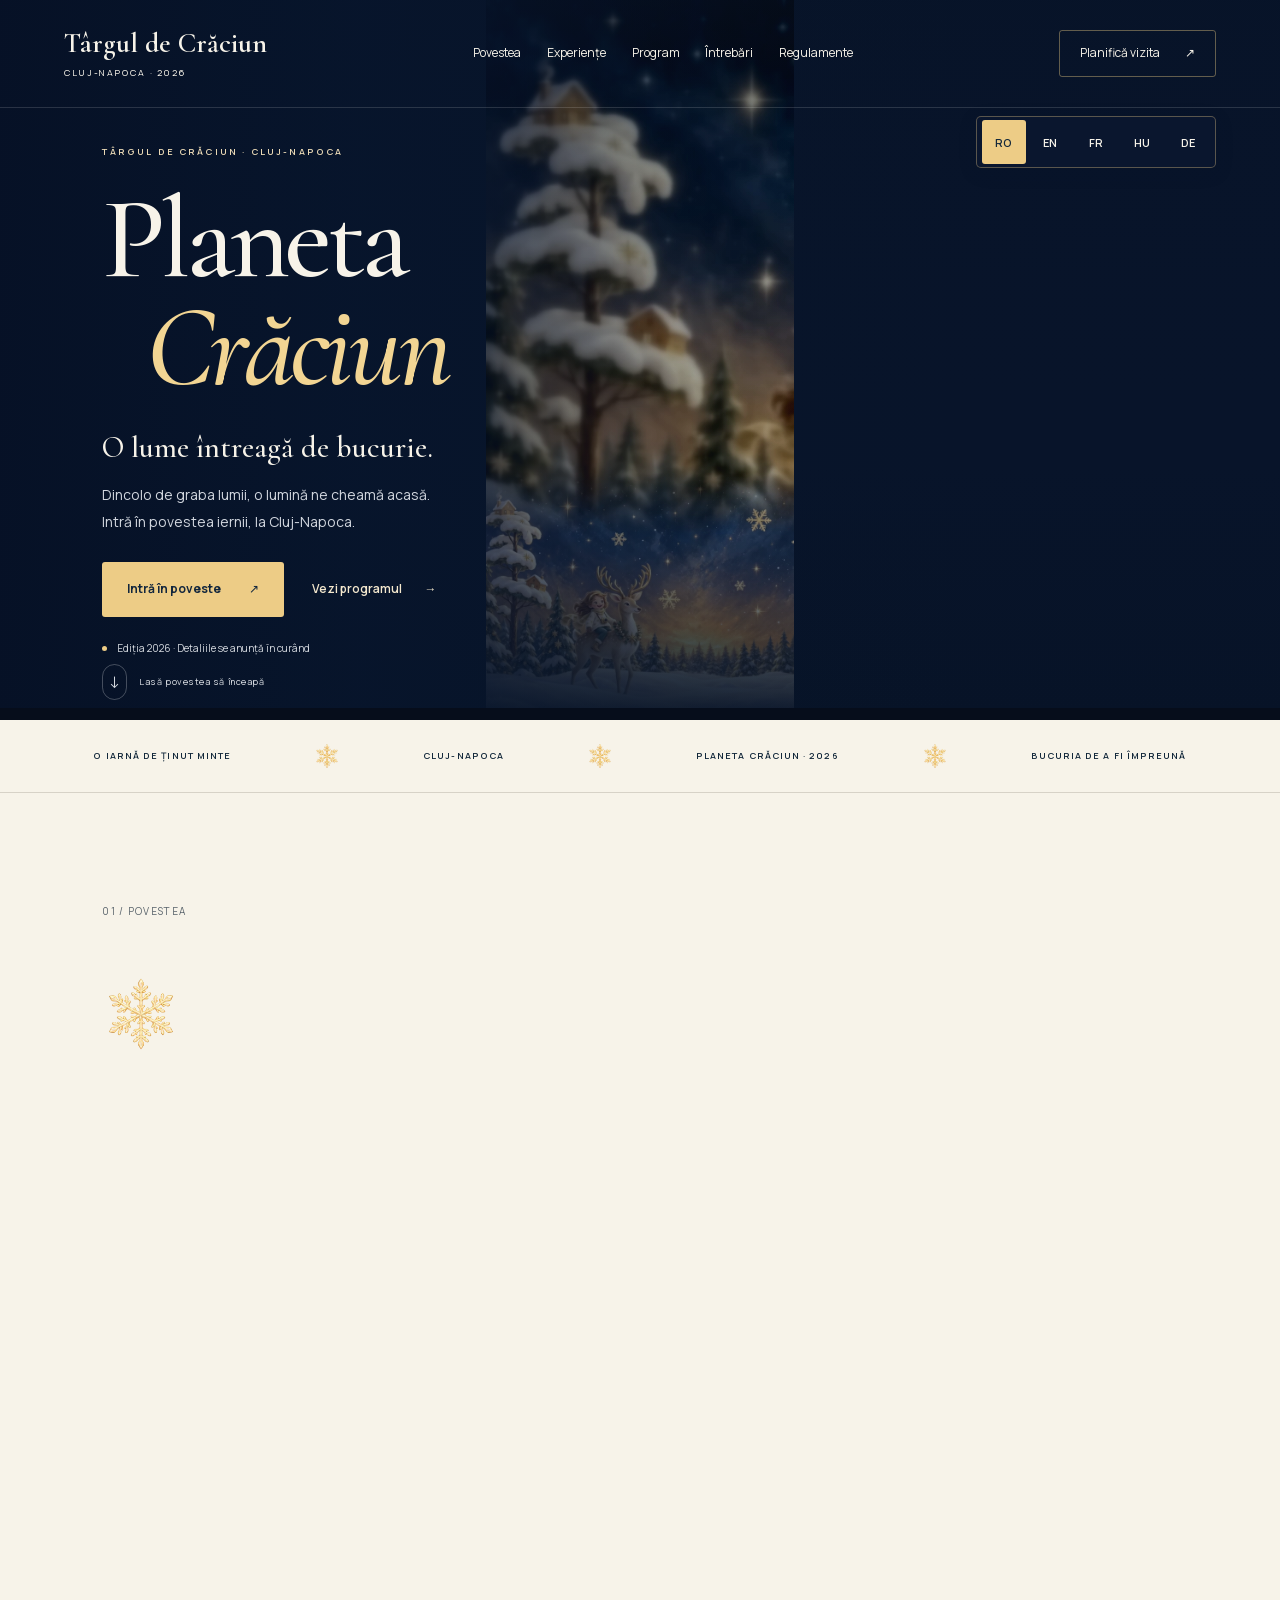
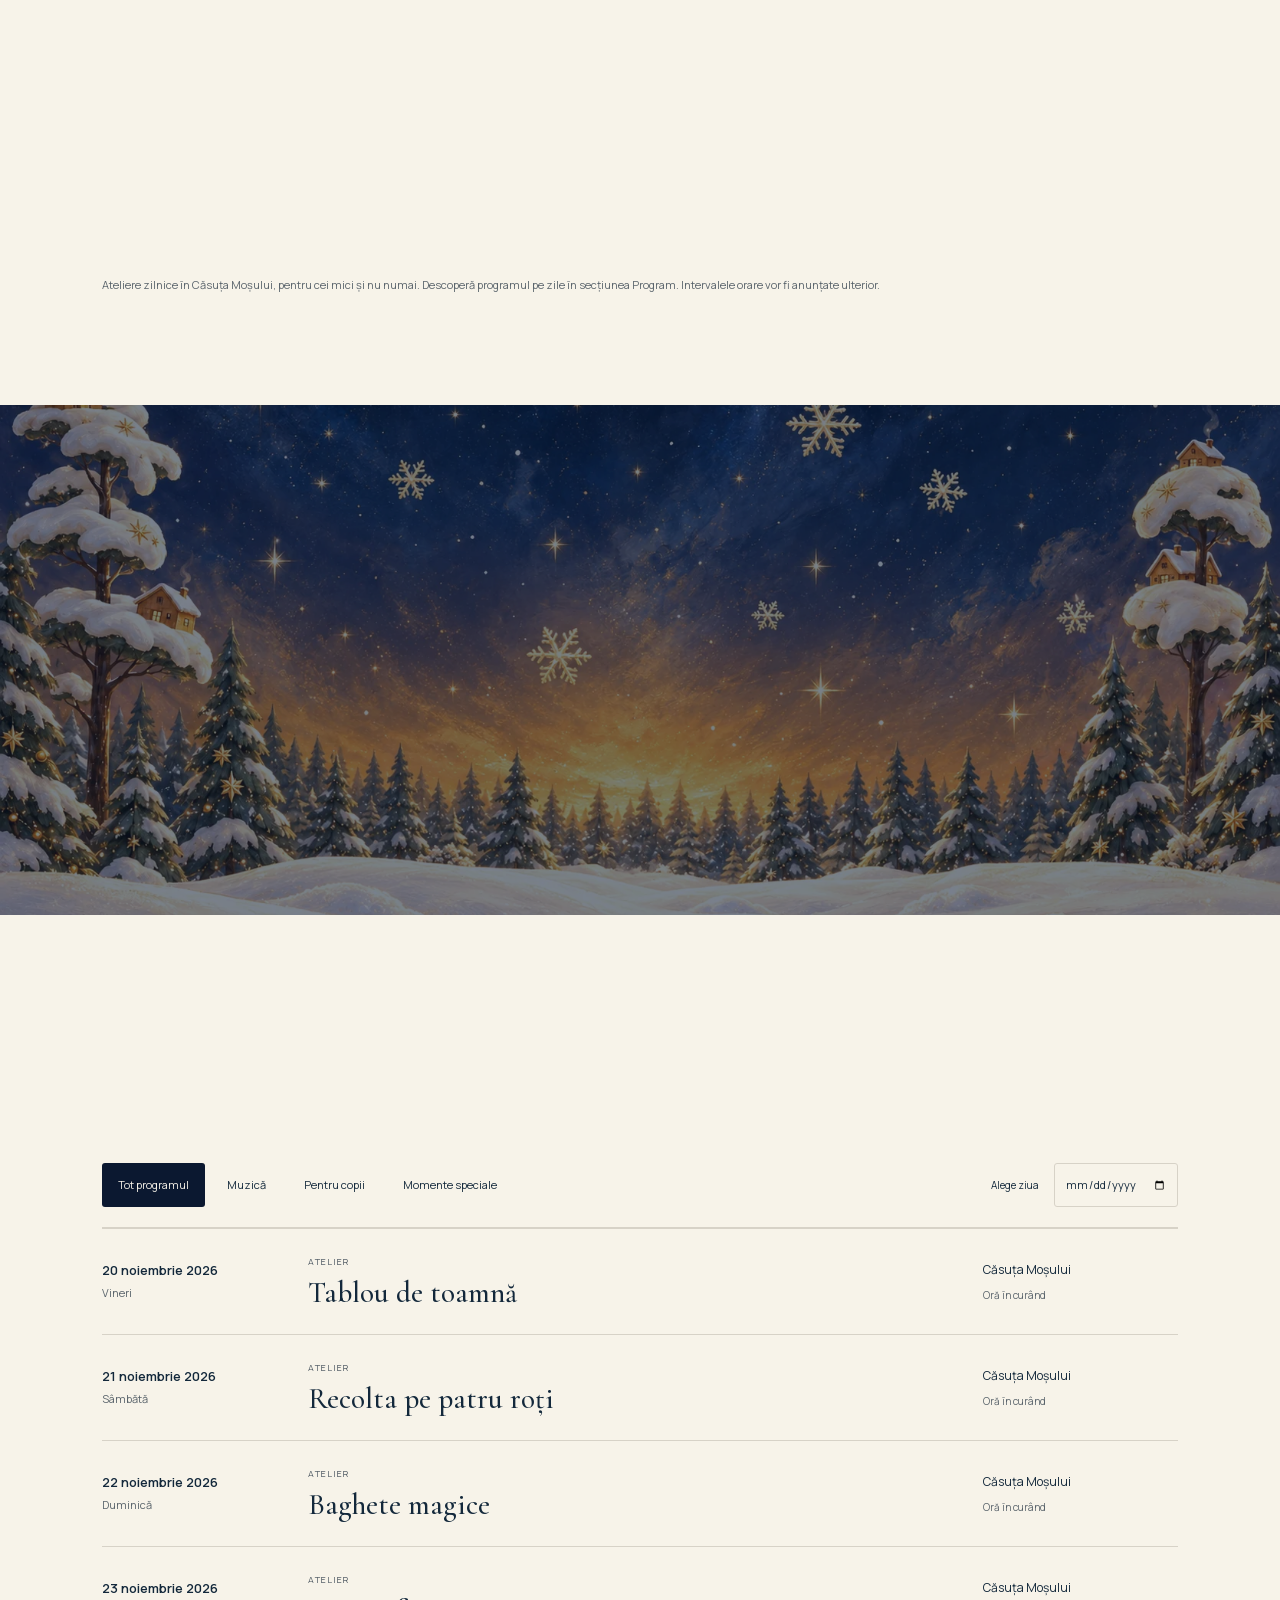
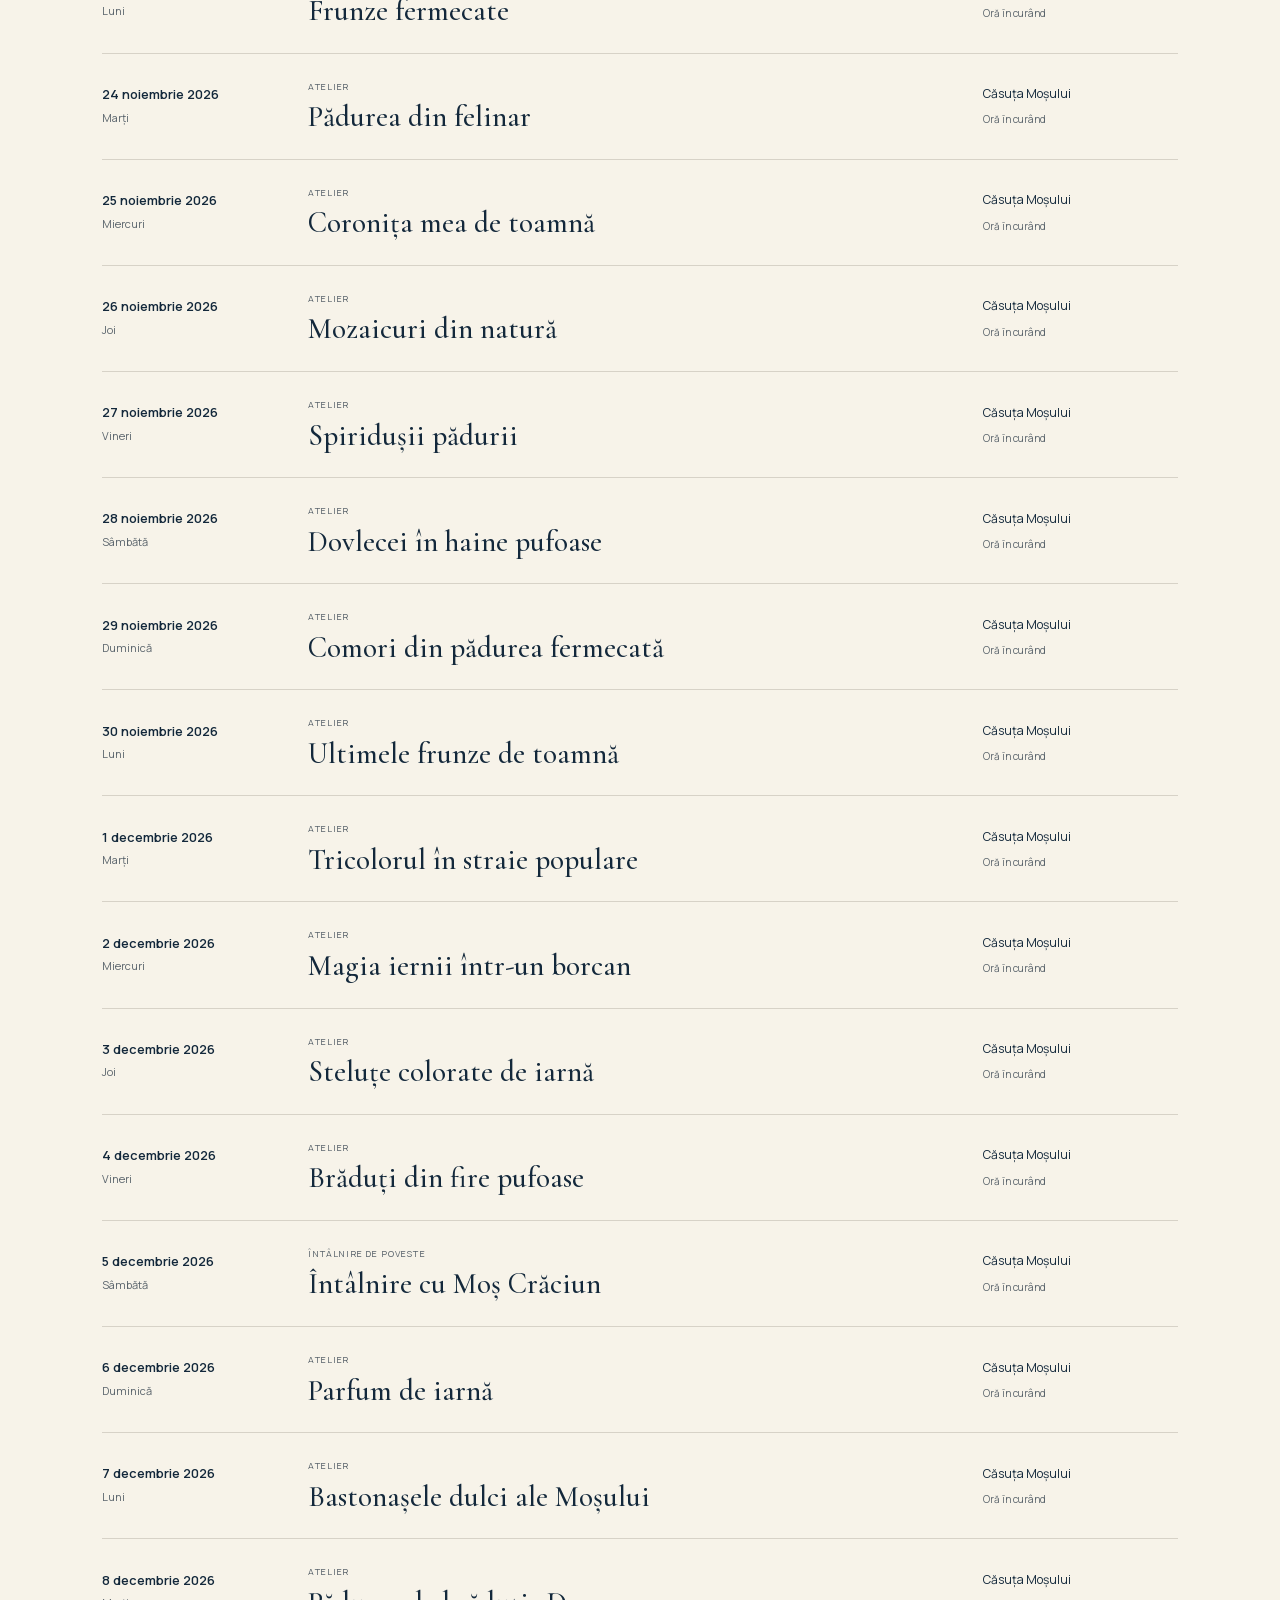
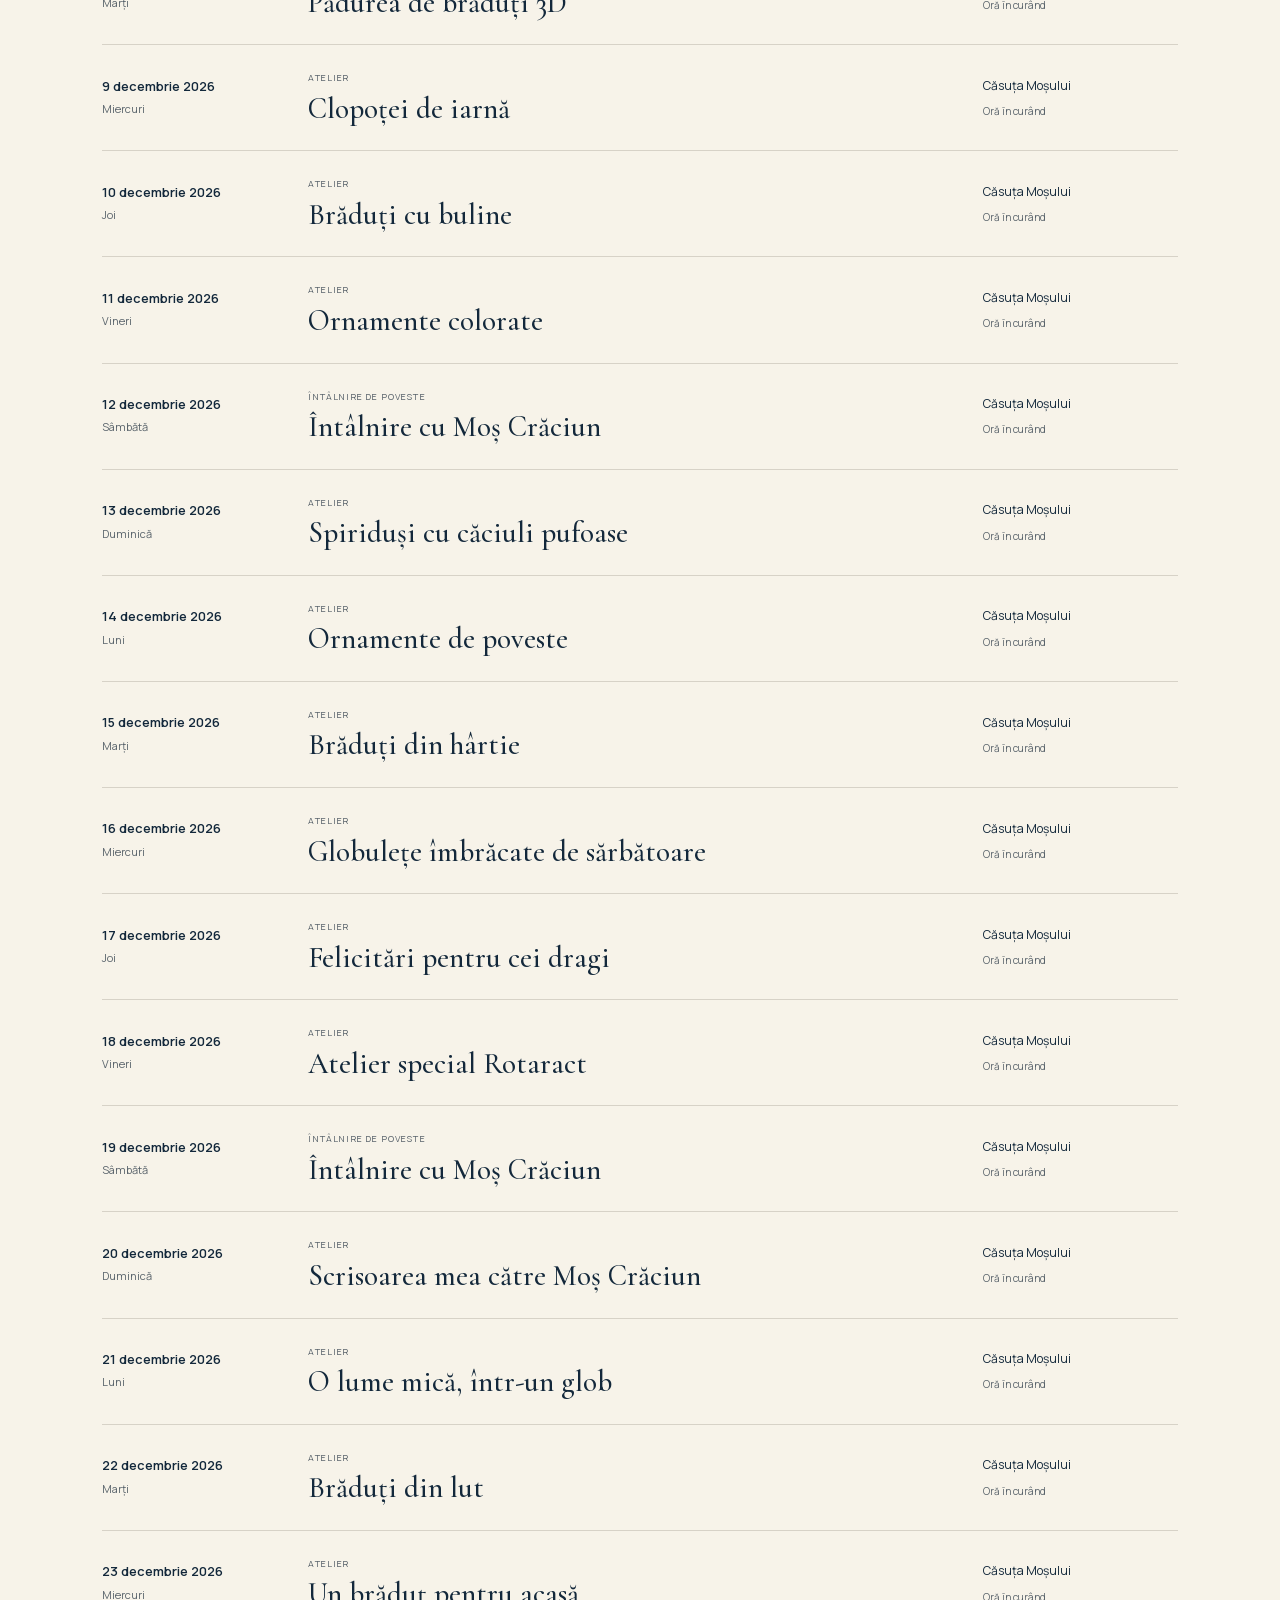
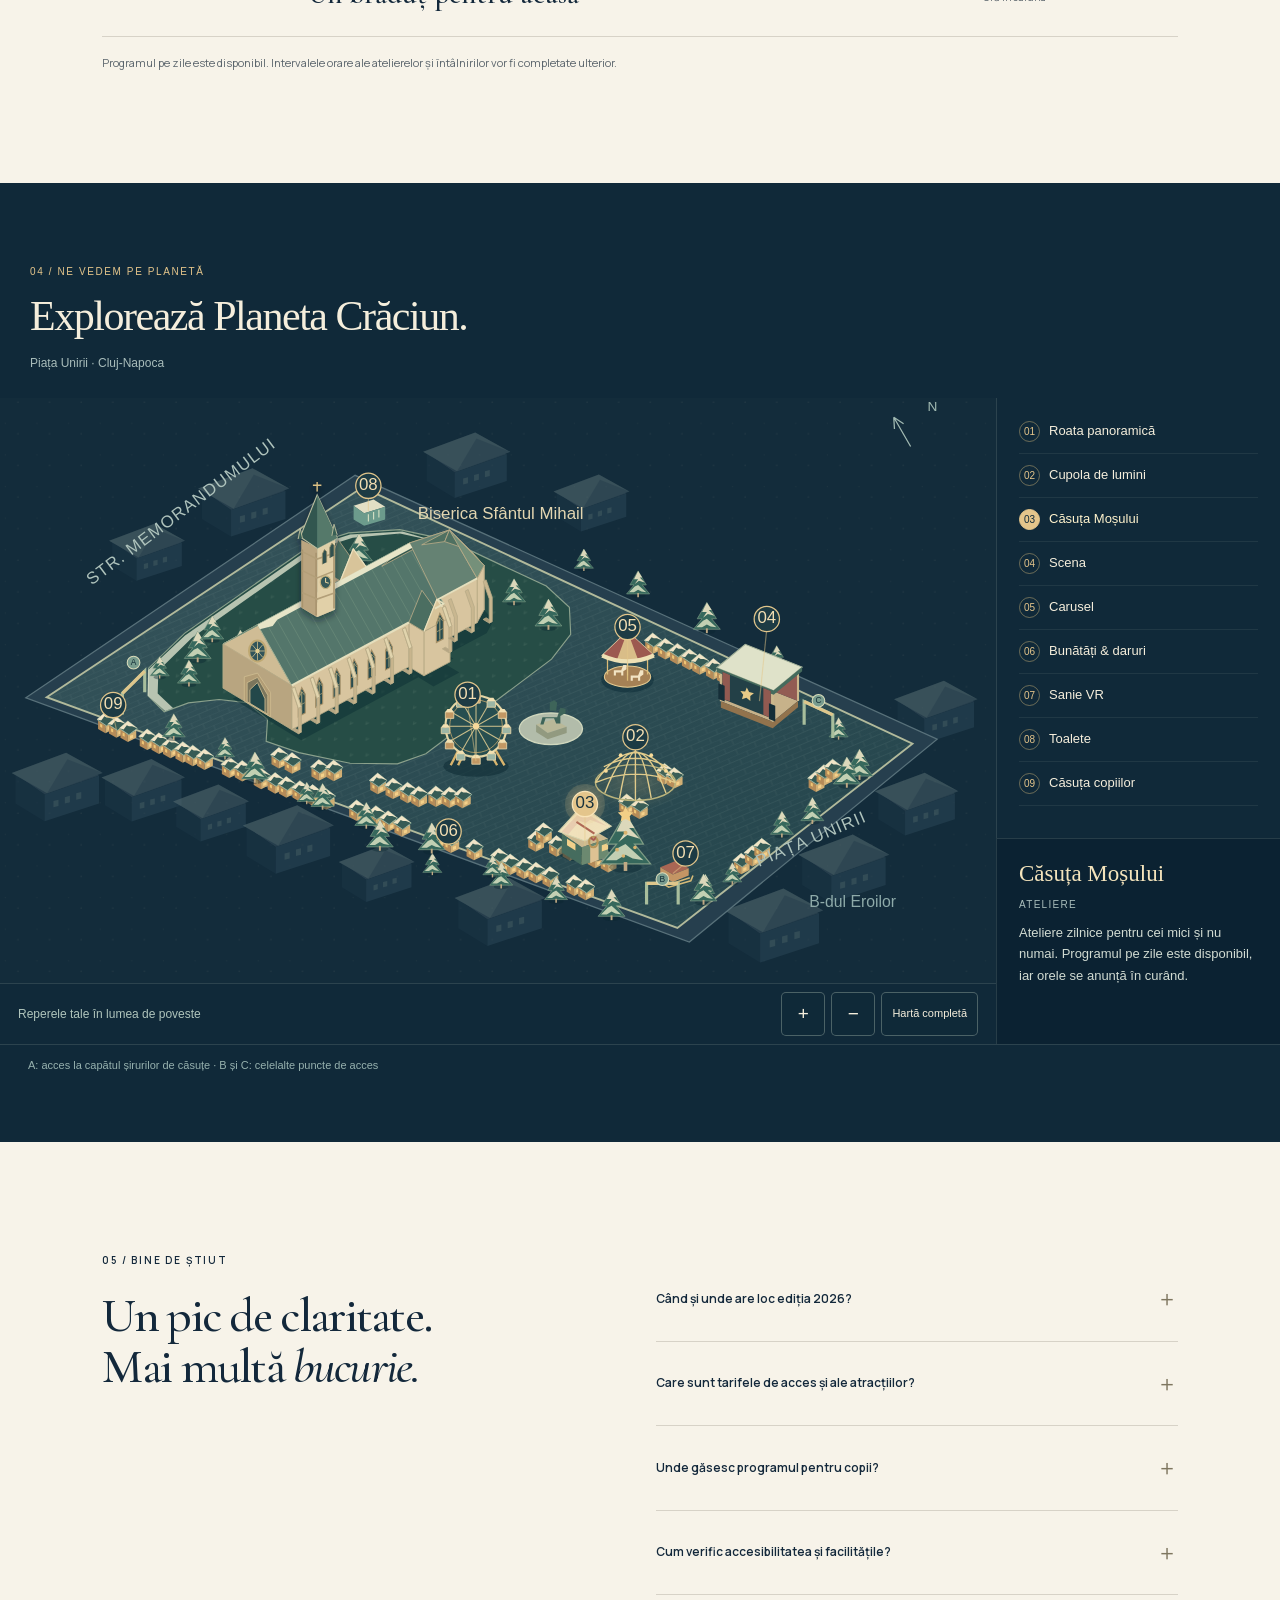
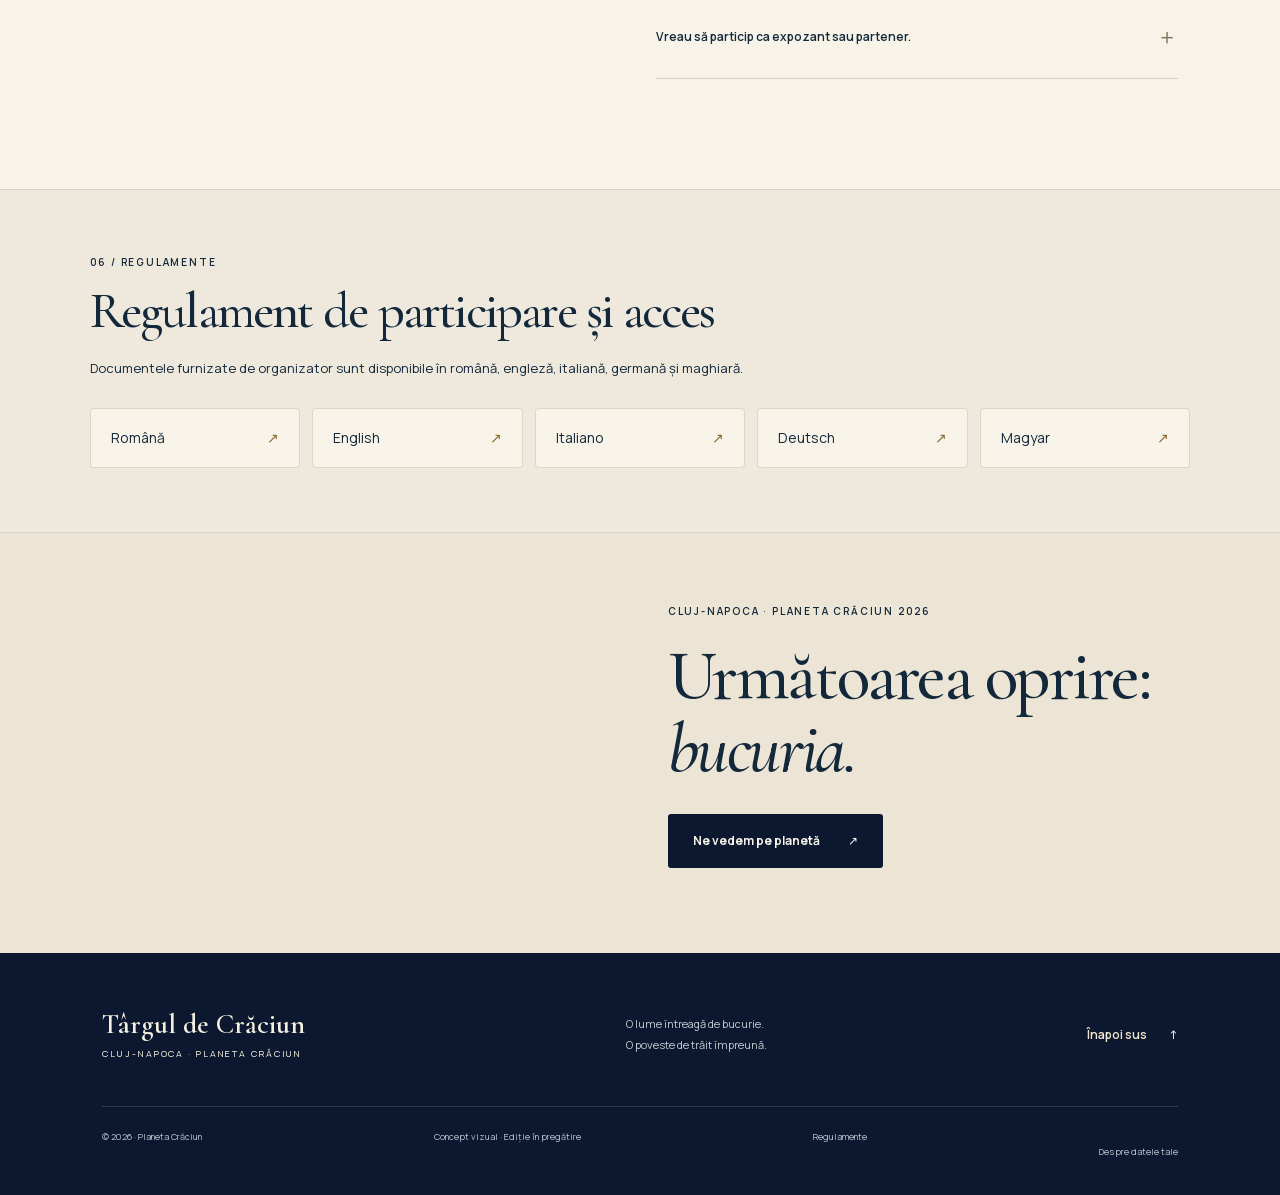
==== commit 98f0dd7a: "Publish supplied participation regulations with complete reading views and original downloads" ====
--- a/index.html
+++ b/index.html
@@ -6,10 +6,10 @@
 <meta name="description" content="Descoperă Planeta Crăciun, universul de poveste al Târgului de Crăciun din Cluj-Napoca. Experiențe, program și informații pentru vizita ta la ediția 2026.">
 <meta name="robots" content="noindex,nofollow"><meta property="og:type" content="website"><meta property="og:locale" content="ro_RO"><meta property="og:title" content="Planeta Crăciun — O lume întreagă de bucurie"><meta property="og:description" content="Târgul de Crăciun Cluj-Napoca • Ediția 2026"><meta property="og:image" content="https://saliery95.github.io/planeta-craciun-cluj-2026/assets/key-visual.webp">
 <link rel="icon" type="image/webp" href="assets/snowflake.webp"><link rel="preload" as="image" href="assets/hero-film-desktop-poster.webp?v=9" media="(min-width:561px)" fetchpriority="high"><link rel="preload" as="image" href="assets/hero-film-mobile-poster.webp?v=9" media="(max-width:560px)" fetchpriority="high"><link rel="stylesheet" href="fonts.css"><link rel="stylesheet" href="styles.css?v=11"><link rel="stylesheet" href="hero-film.css?v=9"><link rel="stylesheet" href="event-map.css?v=7"><script src="locales/ro.js?v=2ab56abb9f18" defer></script><script src="language-links.js?v=1" defer></script><script src="content.js?v=11" defer></script><script src="app.js?v=12" defer></script><script src="event-map.js?v=7" defer></script><script type="module" src="hero-film.js?v=9"></script>
-<link rel="stylesheet" href="language-switcher.css?v=1"><!-- language-alternates --><link rel="alternate" hreflang="ro" href="index.html"><link rel="alternate" hreflang="en" href="en.html"><link rel="alternate" hreflang="fr" href="fr.html"><link rel="alternate" hreflang="hu" href="hu.html"><link rel="alternate" hreflang="de" href="de.html"><link rel="alternate" hreflang="x-default" href="index.html"><!-- /language-alternates --></head>
+<link rel="stylesheet" href="language-switcher.css?v=1"><link rel="stylesheet" href="regulations.css?v=1"><!-- language-alternates --><link rel="alternate" hreflang="ro" href="index.html"><link rel="alternate" hreflang="en" href="en.html"><link rel="alternate" hreflang="fr" href="fr.html"><link rel="alternate" hreflang="hu" href="hu.html"><link rel="alternate" hreflang="de" href="de.html"><link rel="alternate" hreflang="x-default" href="index.html"><!-- /language-alternates --></head>
 <body>
 <a class="skip-link" href="#main">Sari la conținut</a>
-<header class="site-header" id="top"><a href="#" class="brand" aria-label="Târgul de Crăciun Cluj-Napoca, acasă"><span class="brand-title">Târgul de Crăciun</span><span class="brand-detail">CLUJ-NAPOCA · 2026</span></a><nav class="desktop-nav" aria-label="Navigare principală"><a href="#poveste">Povestea</a><a href="#experiente">Experiențe</a><a href="#program">Program</a><a href="#intrebari">Întrebări</a></nav><a class="header-cta" href="#vizita">Planifică vizita <span aria-hidden="true">↗</span></a><button class="menu-toggle" aria-expanded="false" aria-controls="mobile-nav">Meniu <span aria-hidden="true">＋</span></button><nav id="mobile-nav" aria-label="Navigare mobilă"><a href="#poveste">Povestea</a><a href="#experiente">Experiențe</a><a href="#program">Program</a><a href="#vizita">Planifică vizita</a><a href="#intrebari">Întrebări frecvente</a></nav><nav class="language-switcher" aria-label="Alege limba"><a href="index.html" lang="ro" hreflang="ro" aria-label="Română" title="Română" aria-current="page">RO</a><a href="en.html" lang="en" hreflang="en" aria-label="English" title="English">EN</a><a href="fr.html" lang="fr" hreflang="fr" aria-label="Français" title="Français">FR</a><a href="hu.html" lang="hu" hreflang="hu" aria-label="Magyar" title="Magyar">HU</a><a href="de.html" lang="de" hreflang="de" aria-label="Deutsch" title="Deutsch">DE</a></nav></header>
+<header class="site-header" id="top"><a href="#" class="brand" aria-label="Târgul de Crăciun Cluj-Napoca, acasă"><span class="brand-title">Târgul de Crăciun</span><span class="brand-detail">CLUJ-NAPOCA · 2026</span></a><nav class="desktop-nav" aria-label="Navigare principală"><a href="#poveste">Povestea</a><a href="#experiente">Experiențe</a><a href="#program">Program</a><a href="#intrebari">Întrebări</a><a href="#regulamente">Regulamente</a></nav><a class="header-cta" href="#vizita">Planifică vizita <span aria-hidden="true">↗</span></a><button class="menu-toggle" aria-expanded="false" aria-controls="mobile-nav">Meniu <span aria-hidden="true">＋</span></button><nav id="mobile-nav" aria-label="Navigare mobilă"><a href="#poveste">Povestea</a><a href="#experiente">Experiențe</a><a href="#program">Program</a><a href="#vizita">Planifică vizita</a><a href="#intrebari">Întrebări frecvente</a><a href="#regulamente">Regulamente</a></nav><nav class="language-switcher" aria-label="Alege limba"><a href="index.html" lang="ro" hreflang="ro" aria-label="Română" title="Română" aria-current="page">RO</a><a href="en.html" lang="en" hreflang="en" aria-label="English" title="English">EN</a><a href="fr.html" lang="fr" hreflang="fr" aria-label="Français" title="Français">FR</a><a href="hu.html" lang="hu" hreflang="hu" aria-label="Magyar" title="Magyar">HU</a><a href="de.html" lang="de" hreflang="de" aria-label="Deutsch" title="Deutsch">DE</a></nav></header>
 <main id="main">
 <section class="hero" aria-labelledby="hero-title">
 <div class="hero-film-frame" aria-hidden="true"><picture class="hero-poster"><source media="(max-width:560px)" srcset="assets/hero-film-mobile-poster.webp?v=9"><img src="assets/hero-film-desktop-poster.webp?v=9" alt="" width="1600" height="900" fetchpriority="high"></picture><video class="hero-film" id="hero-film" muted playsinline preload="none" tabindex="-1" disablepictureinpicture></video></div><div class="hero-shade"></div>
@@ -309,8 +309,9 @@
  <div class="dm-detail" aria-live="polite"><div class="dm-detail-head"><h3></h3><span class="dm-kind"></span></div><p class="dm-description"></p></div>
  <p class="dm-foot">A: acces la capătul șirurilor de căsuțe · B și C: celelalte puncte de acces</p>
 </div></section>
-<section class="faq section-pad" id="intrebari" aria-labelledby="faq-title"><div class="faq-heading"><p class="eyebrow">05 / BINE DE ȘTIUT</p><h2 id="faq-title">Un pic de claritate.<br>Mai multă <em>bucurie.</em></h2><img src="assets/teddy.webp" alt="Ursuleț de pluș cu fular verde" width="375" height="450" loading="lazy"></div><div class="faq-list"><details><summary>Când și unde are loc ediția 2026?<span aria-hidden="true">＋</span></summary><p>Ne vedem în Piața Unirii din Cluj-Napoca. Programul atelierelor este disponibil pentru 20 noiembrie – 23 decembrie; intervalele orare vor fi anunțate ulterior.</p></details><details><summary>Care sunt tarifele de acces și ale atracțiilor?<span aria-hidden="true">＋</span></summary><p>Tarifele ediției 2026 nu sunt încă publicate pe acest site. Vom preciza separat accesul în târg și costurile activităților, acolo unde acestea există.</p></details><details><summary>Unde găsesc programul pentru copii?<span aria-hidden="true">＋</span></summary><p>În secțiunea Program, alege filtrul „Pentru copii” sau o zi. Găsești aici atelierele din Căsuța Moșului și întâlnirile cu Moș Crăciun, între 20 noiembrie și 23 decembrie. Intervalele orare vor fi anunțate ulterior.</p><a class="text-link" href="#program">Mergi la program <span aria-hidden="true">↗</span></a></details><details><summary>Cum verific accesibilitatea și facilitățile?<span aria-hidden="true">＋</span></summary><p>Poziția grupului sanitar și punctele de acces apar pe hartă. Detaliile despre rutele accesibile, accesul cu cărucior și condițiile de utilizare a facilităților vor fi completate înainte de deschidere.</p></details><details><summary>Vreau să particip ca expozant sau partener.<span aria-hidden="true">＋</span></summary><p>Condițiile de participare și datele de contact ale echipei pentru ediția 2026 vor fi anunțate aici. Acest site nu preia încă înscrieri și nu colectează solicitări.</p></details></div></section>
+<section class="faq section-pad" id="intrebari" aria-labelledby="faq-title"><div class="faq-heading"><p class="eyebrow">05 / BINE DE ȘTIUT</p><h2 id="faq-title">Un pic de claritate.<br>Mai multă <em>bucurie.</em></h2><img src="assets/teddy.webp" alt="Ursuleț de pluș cu fular verde" width="375" height="450" loading="lazy"></div><div class="faq-list"><details><summary>Când și unde are loc ediția 2026?<span aria-hidden="true">＋</span></summary><p>Târgul se desfășoară în Piața Unirii din Cluj-Napoca, între 20 noiembrie 2026 și 1 ianuarie 2027. Programul atelierelor este disponibil pentru 20 noiembrie – 23 decembrie; intervalul exact al fiecărui atelier va fi completat ulterior.</p></details><details><summary>Care sunt tarifele de acces și ale atracțiilor?<span aria-hidden="true">＋</span></summary><p>Accesul în târg este gratuit, în limita capacității disponibile, conform regulamentului de participare și acces. Tarifele atracțiilor și ale activităților cu plată nu sunt încă publicate pe acest site.</p></details><details><summary>Unde găsesc programul pentru copii?<span aria-hidden="true">＋</span></summary><p>În secțiunea Program, alege filtrul „Pentru copii” sau o zi. Găsești aici atelierele din Căsuța Moșului și întâlnirile cu Moș Crăciun, între 20 noiembrie și 23 decembrie. Intervalele orare vor fi anunțate ulterior.</p><a class="text-link" href="#program">Mergi la program <span aria-hidden="true">↗</span></a></details><details><summary>Cum verific accesibilitatea și facilitățile?<span aria-hidden="true">＋</span></summary><p>Poziția grupului sanitar și punctele de acces apar pe hartă. Detaliile despre rutele accesibile, accesul cu cărucior și condițiile de utilizare a facilităților vor fi completate înainte de deschidere.</p></details><details><summary>Vreau să particip ca expozant sau partener.<span aria-hidden="true">＋</span></summary><p>Condițiile de participare și datele de contact ale echipei pentru ediția 2026 vor fi anunțate aici. Acest site nu preia încă înscrieri și nu colectează solicitări.</p></details></div></section>
+<section class="regulations-section" id="regulamente" aria-labelledby="rules-title"><p class="eyebrow">06 / REGULAMENTE</p><h2 id="rules-title">Regulament de participare și acces</h2><p>Documentele furnizate de organizator sunt disponibile în română, engleză, italiană, germană și maghiară.</p><div class="rules-list"><a href="regulamente/ro.html" hreflang="ro"><span lang="ro">Română</span><span aria-hidden="true">↗</span></a><a href="regulamente/en.html" hreflang="en"><span lang="en">English</span><span aria-hidden="true">↗</span></a><a href="regulamente/it.html" hreflang="it"><span lang="it">Italiano</span><span aria-hidden="true">↗</span></a><a href="regulamente/de.html" hreflang="de"><span lang="de">Deutsch</span><span aria-hidden="true">↗</span></a><a href="regulamente/hu.html" hreflang="hu"><span lang="hu">Magyar</span><span aria-hidden="true">↗</span></a></div></section>
 <section class="closing"><img src="assets/train.webp" width="850" height="455" alt="Trenuleț de poveste verde și auriu" loading="lazy"><div><p class="eyebrow">CLUJ-NAPOCA · PLANETA CRĂCIUN 2026</p><h2>Următoarea oprire:<br><em>bucuria.</em></h2><a class="button dark" href="#vizita">Ne vedem pe planetă <span aria-hidden="true">↗</span></a></div></section>
-</main><footer class="site-footer"><div class="footer-top"><a class="brand" href="#top"><span class="brand-title">Târgul de Crăciun</span><span class="brand-detail">CLUJ-NAPOCA · PLANETA CRĂCIUN</span></a><p>O lume întreagă de bucurie.<br>O poveste de trăit împreună.</p><a class="text-link light-link" href="#top">Înapoi sus <span aria-hidden="true">↑</span></a></div><div class="footer-bottom"><span>© 2026 · Planeta Crăciun</span><span>Concept vizual · Ediție în pregătire</span><button class="footer-privacy" data-story="privacy">Despre datele tale</button></div></footer>
+</main><footer class="site-footer"><div class="footer-top"><a class="brand" href="#top"><span class="brand-title">Târgul de Crăciun</span><span class="brand-detail">CLUJ-NAPOCA · PLANETA CRĂCIUN</span></a><p>O lume întreagă de bucurie.<br>O poveste de trăit împreună.</p><a class="text-link light-link" href="#top">Înapoi sus <span aria-hidden="true">↑</span></a></div><div class="footer-bottom"><span>© 2026 · Planeta Crăciun</span><span>Concept vizual · Ediție în pregătire</span><a class="footer-regulations" href="#regulamente">Regulamente</a><button class="footer-privacy" data-story="privacy">Despre datele tale</button></div></footer>
 <dialog id="story-dialog" aria-labelledby="dialog-title"><button class="dialog-close" aria-label="Închide detaliile">Închide <span aria-hidden="true">×</span></button><div id="dialog-content"></div></dialog><div class="toast" id="toast" role="status" hidden></div><noscript><p class="noscript">Poți explora povestea și informațiile de pe pagină. Filtrele, detaliile experiențelor și interacțiunile cu harta necesită JavaScript.</p></noscript>
 </body></html>
--- a/regulations.css
+++ b/regulations.css
@@ -0,0 +1,20 @@
+.regulations-section{background:#eee9dc;border-top:1px solid #d7d2c7;padding:64px max(7%,calc((100vw - 1320px)/2));color:#13283b}
+.regulations-section h2{font-size:clamp(35px,4vw,52px);line-height:1.1;max-width:850px;margin:12px 0 18px;overflow-wrap:break-word}
+.regulations-section>p:not(.eyebrow){font-size:13px;line-height:1.8;max-width:800px}
+.rules-list{display:grid;grid-template-columns:repeat(5,minmax(0,1fr));gap:12px;margin-top:27px}
+.rules-list a{display:flex;align-items:center;justify-content:space-between;gap:14px;min-height:60px;padding:17px 20px;border:1px solid #a998714f;border-radius:4px;background:#f7f3e9;color:#13283b;text-decoration:none;font-size:14px}
+.rules-list a:hover{border-color:#a77e3b;background:#fffaf0}.rules-list a:focus-visible{outline:3px solid #b67516;outline-offset:4px}
+.rules-list a>span:last-child{color:#8c6b32}.rules-list a:only-child{grid-column:1/-1}.rules-folder{display:inline-block;margin-top:24px;font-size:12px;text-underline-offset:4px}
+body.rules-page{margin:0;background:#f7f3e9;color:#13283b;font-family:Manrope,Arial,sans-serif;font-size:15px;line-height:1.8}
+.rules-page *{box-sizing:border-box}.rules-page a{color:inherit;text-underline-offset:4px}.rules-page a:focus-visible{outline:3px solid #b67516;outline-offset:4px}
+.rules-header{display:flex;justify-content:space-between;gap:24px;align-items:center;padding:23px max(5%,calc((100vw - 1000px)/2));background:#0b1830;color:#f7f3e9;font-size:12px}
+.rules-header a{text-decoration:none;min-height:44px;display:inline-flex;align-items:center}.rules-header span{color:#edcc86;text-align:right}
+.rules-reader{max-width:900px;padding:48px 28px 70px;margin:0 auto}.rules-reader-heading{padding-bottom:32px;margin-bottom:34px;border-bottom:1px solid #d7d2c7}
+.rules-eyebrow{text-transform:uppercase;letter-spacing:.14em;font-size:11px;color:#6b654f;margin:0 0 15px}
+.rules-reader-heading h1{font-family:'Cormorant Garamond',Georgia,serif;font-size:clamp(35px,5vw,56px);line-height:1.1;margin:0 0 25px;font-weight:500}
+.rules-download{display:inline-block;min-height:46px;padding:10px 17px;border:1px solid #b29866;border-radius:4px;text-decoration:none;font-size:13px}
+.rules-document{overflow-wrap:break-word}.rules-document p{margin:0 0 16px}.rules-document h2,.rules-document h3,.rules-document h4{font-size:20px;line-height:1.4;margin:34px 0 18px;scroll-margin-top:20px}.rules-document ul,.rules-document ol{padding-left:27px}.rules-document li{padding-left:5px}.rules-document li p{margin-bottom:10px}.rules-document table{width:100%;border-collapse:collapse}.rules-document td,.rules-document th{border:1px solid #d7d2c7;padding:10px}
+.rules-other-languages{display:flex;flex-wrap:wrap;gap:9px;border-top:1px solid #d7d2c7;margin-top:45px;padding-top:25px}.rules-other-languages a{padding:9px 14px;border:1px solid #b2986655;border-radius:4px;min-height:44px;font-size:13px;text-decoration:none}.rules-other-languages a[aria-current=page]{background:#0b1830;color:#f7f3e9}
+@media(max-width:800px){.rules-list{grid-template-columns:repeat(3,minmax(0,1fr))}}
+@media(max-width:560px){.regulations-section{padding:44px 7%}.rules-list{grid-template-columns:repeat(2,minmax(0,1fr));gap:10px}.rules-list a{padding:15px;min-height:54px;font-size:13px}.rules-reader{padding:32px 22px 50px}.rules-header{padding:12px 22px;gap:18px}.rules-header span{max-width:115px;font-size:11px}.rules-document{font-size:14px;line-height:1.85}.rules-document h2{font-size:18px}}
+@media print{.rules-header,.rules-reader-heading,.rules-other-languages{display:none}.rules-reader{max-width:none;padding:0}.rules-page{background:white!important;color:black!important}.rules-document{font:11pt/1.5 Georgia,serif}.rules-document h2,.rules-document h3{break-after:avoid}a{color:black!important}}
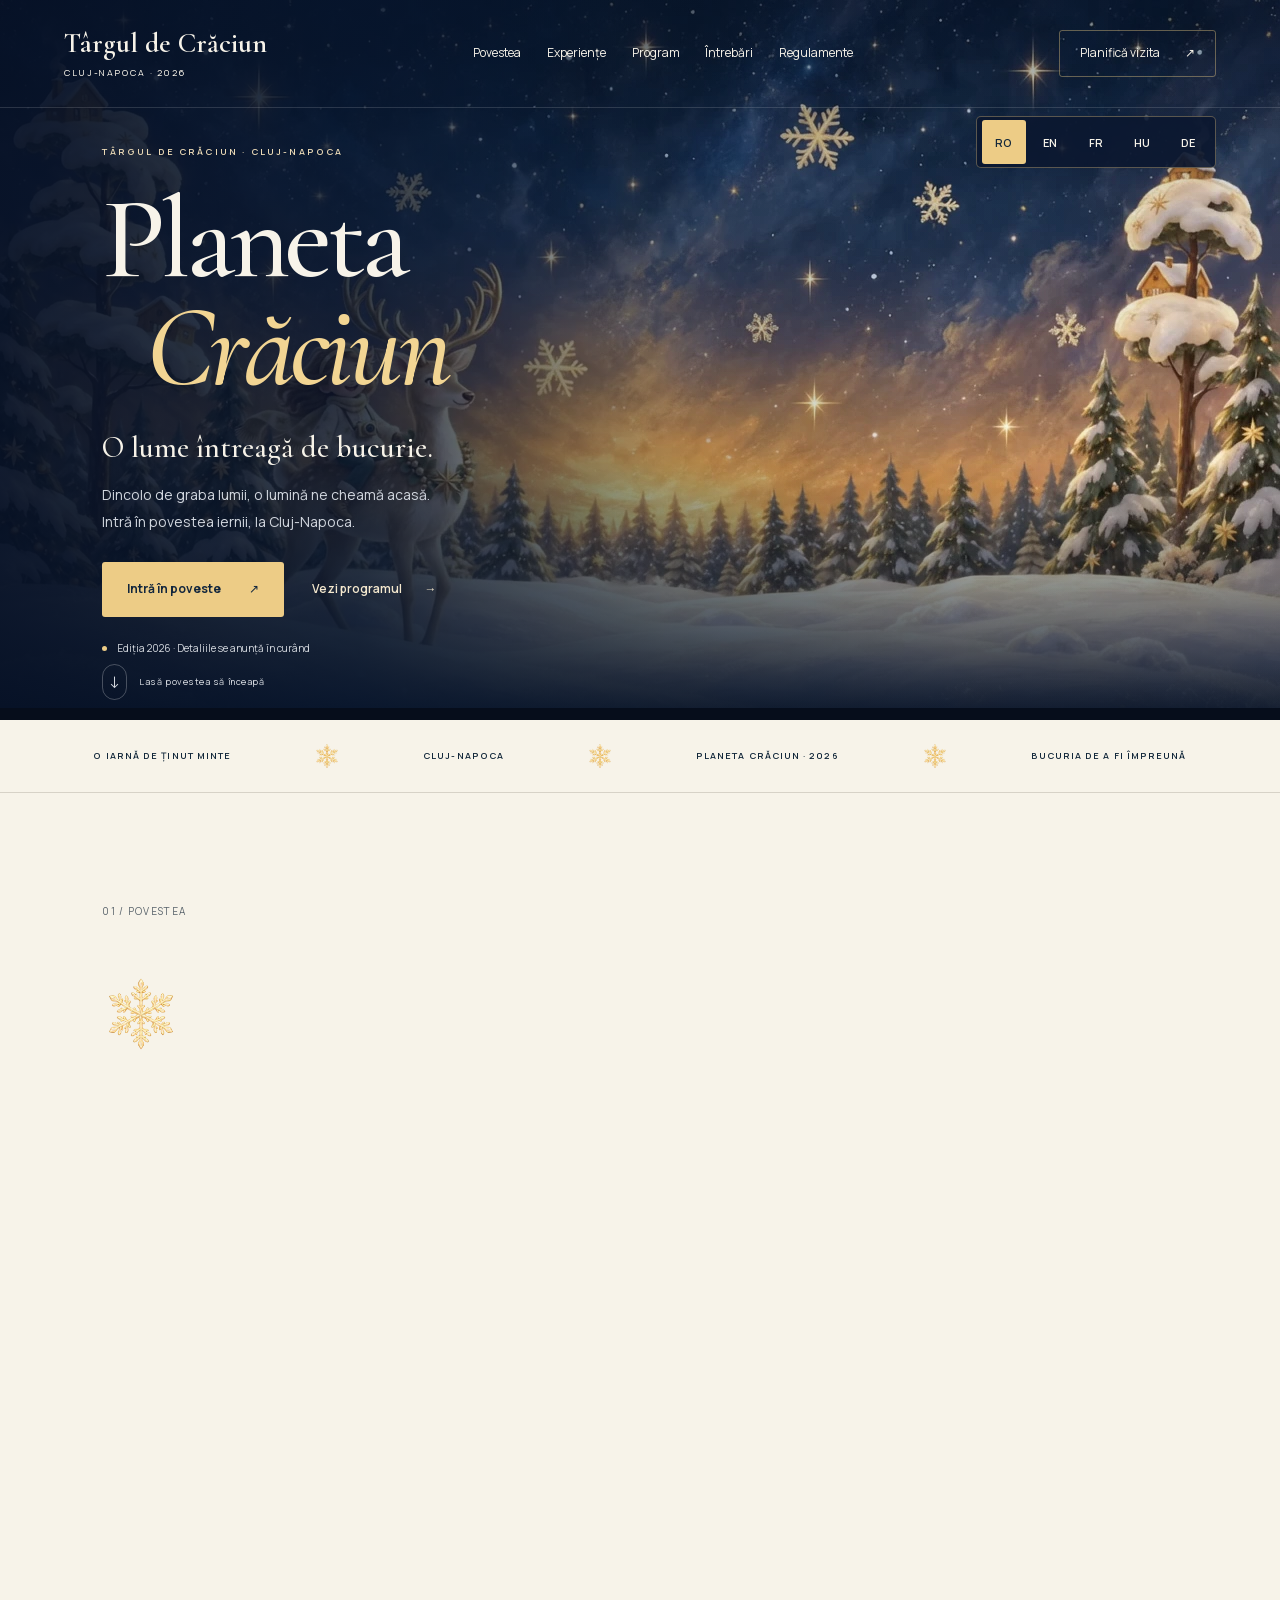
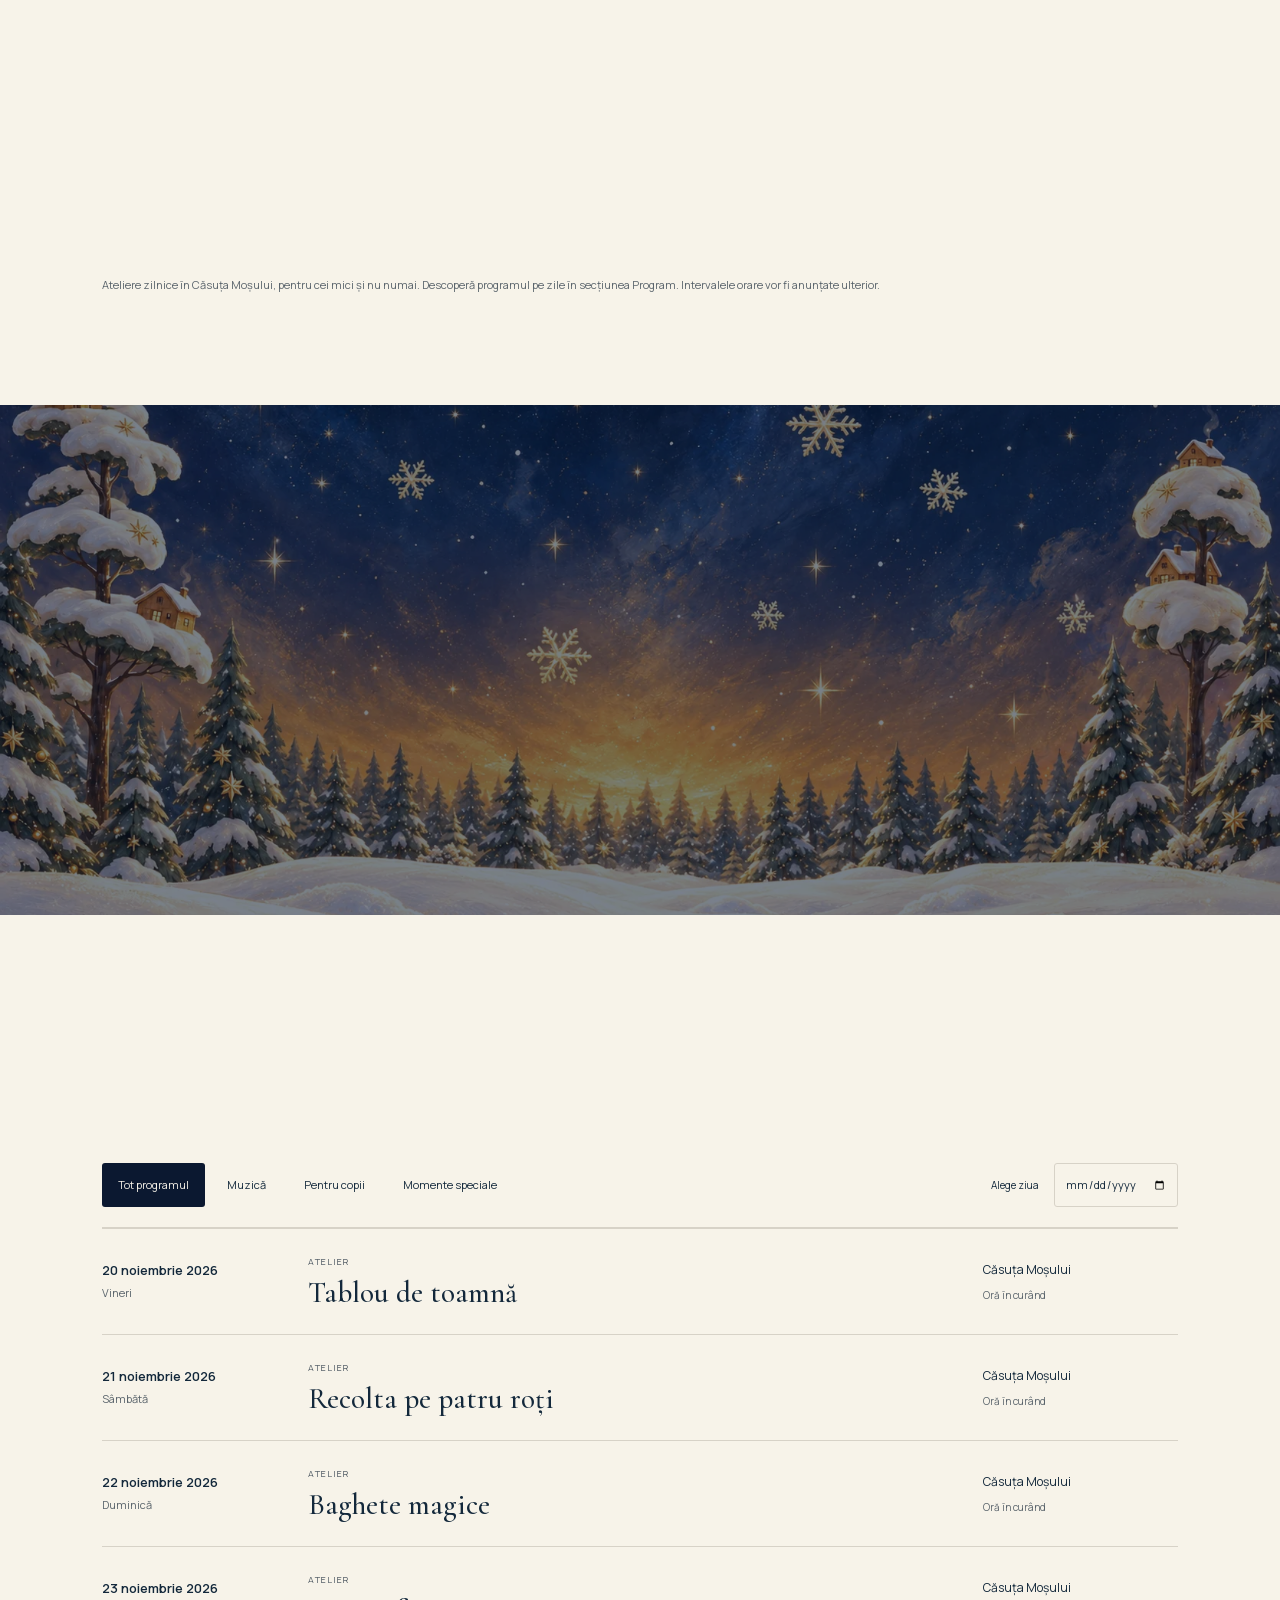
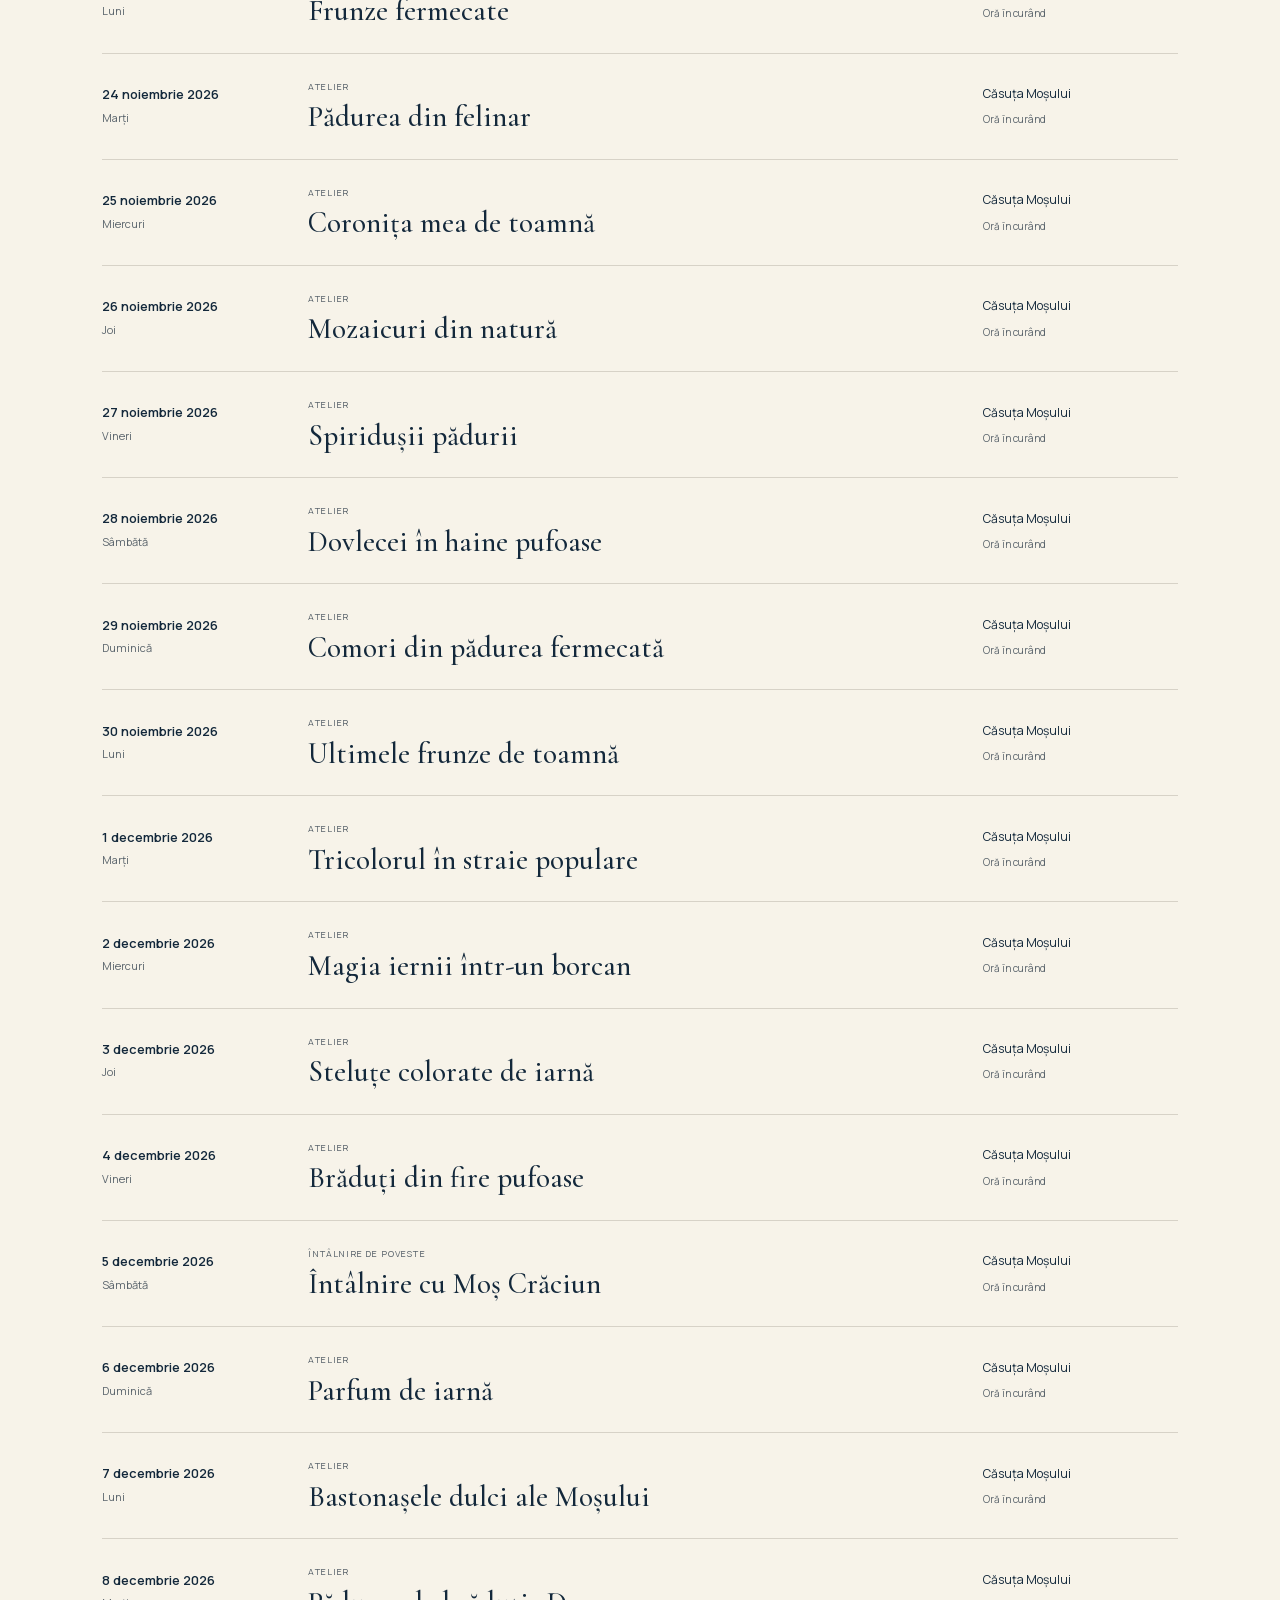
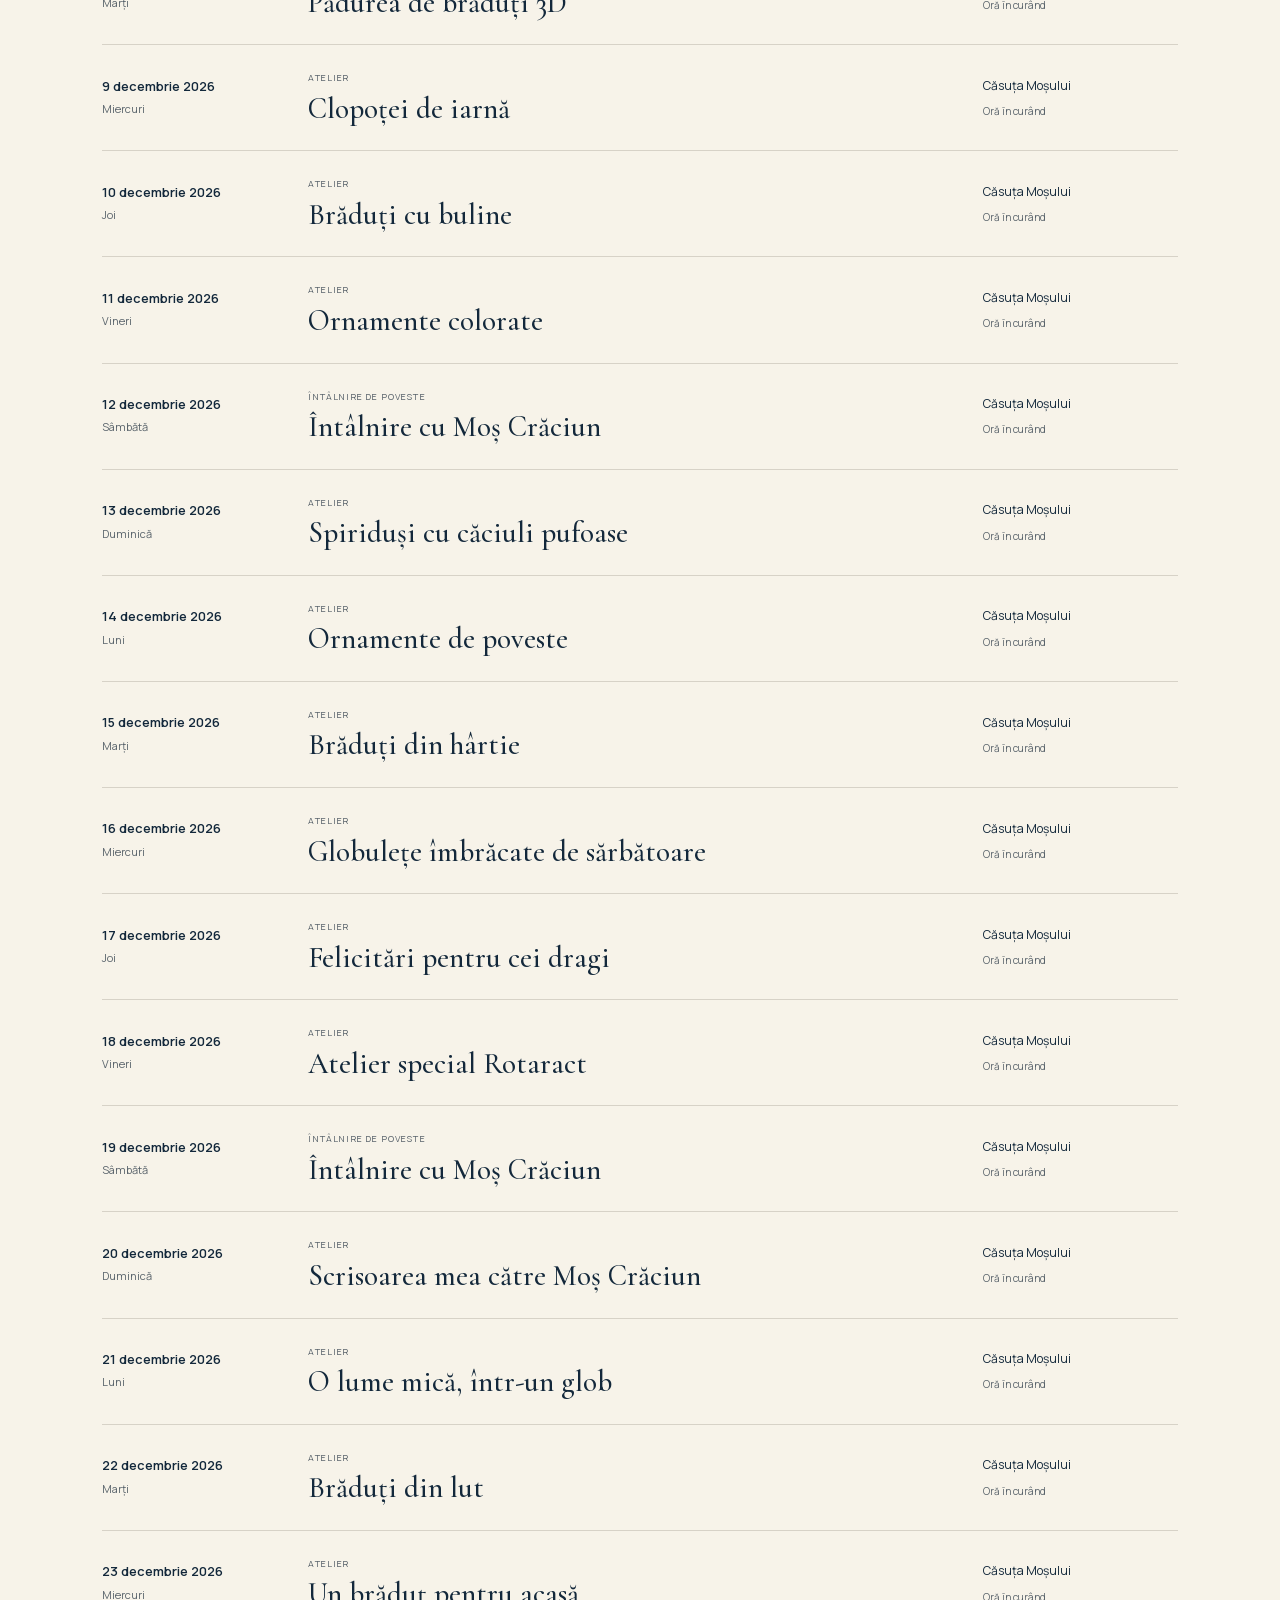
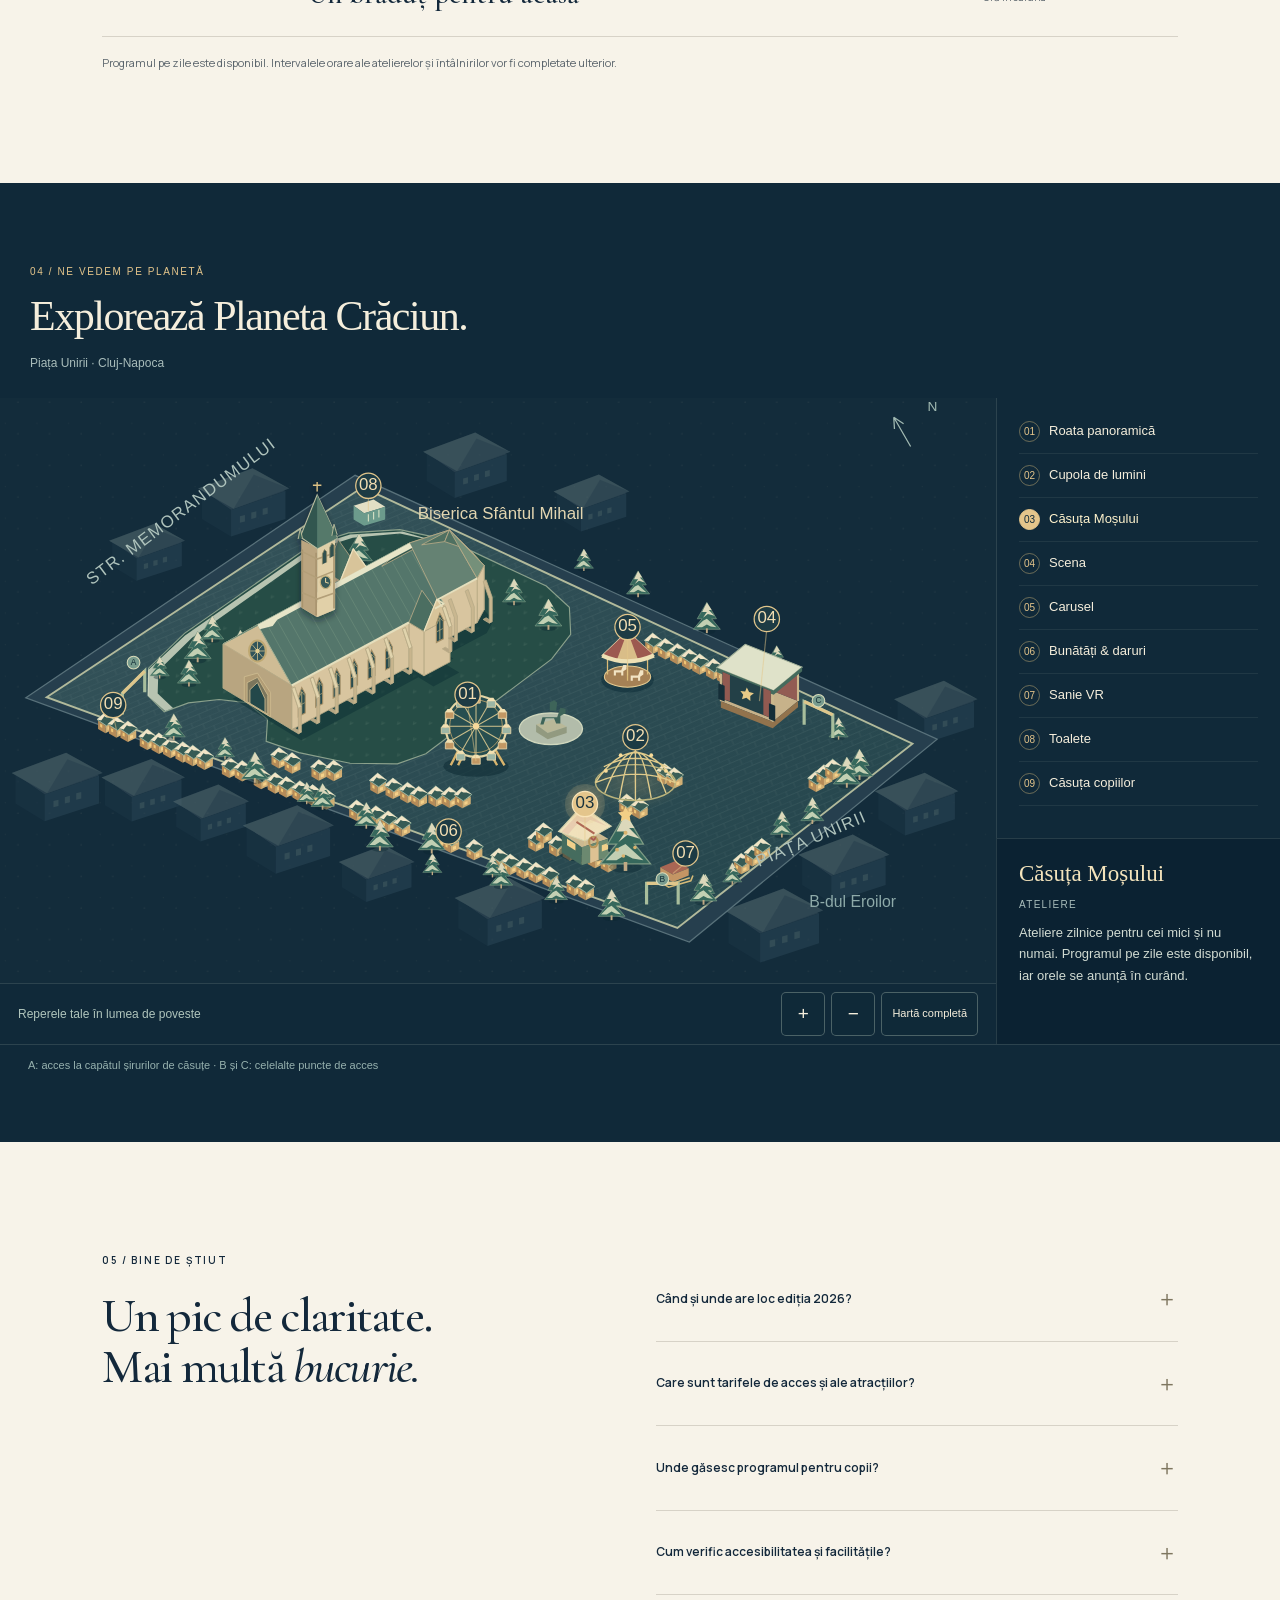
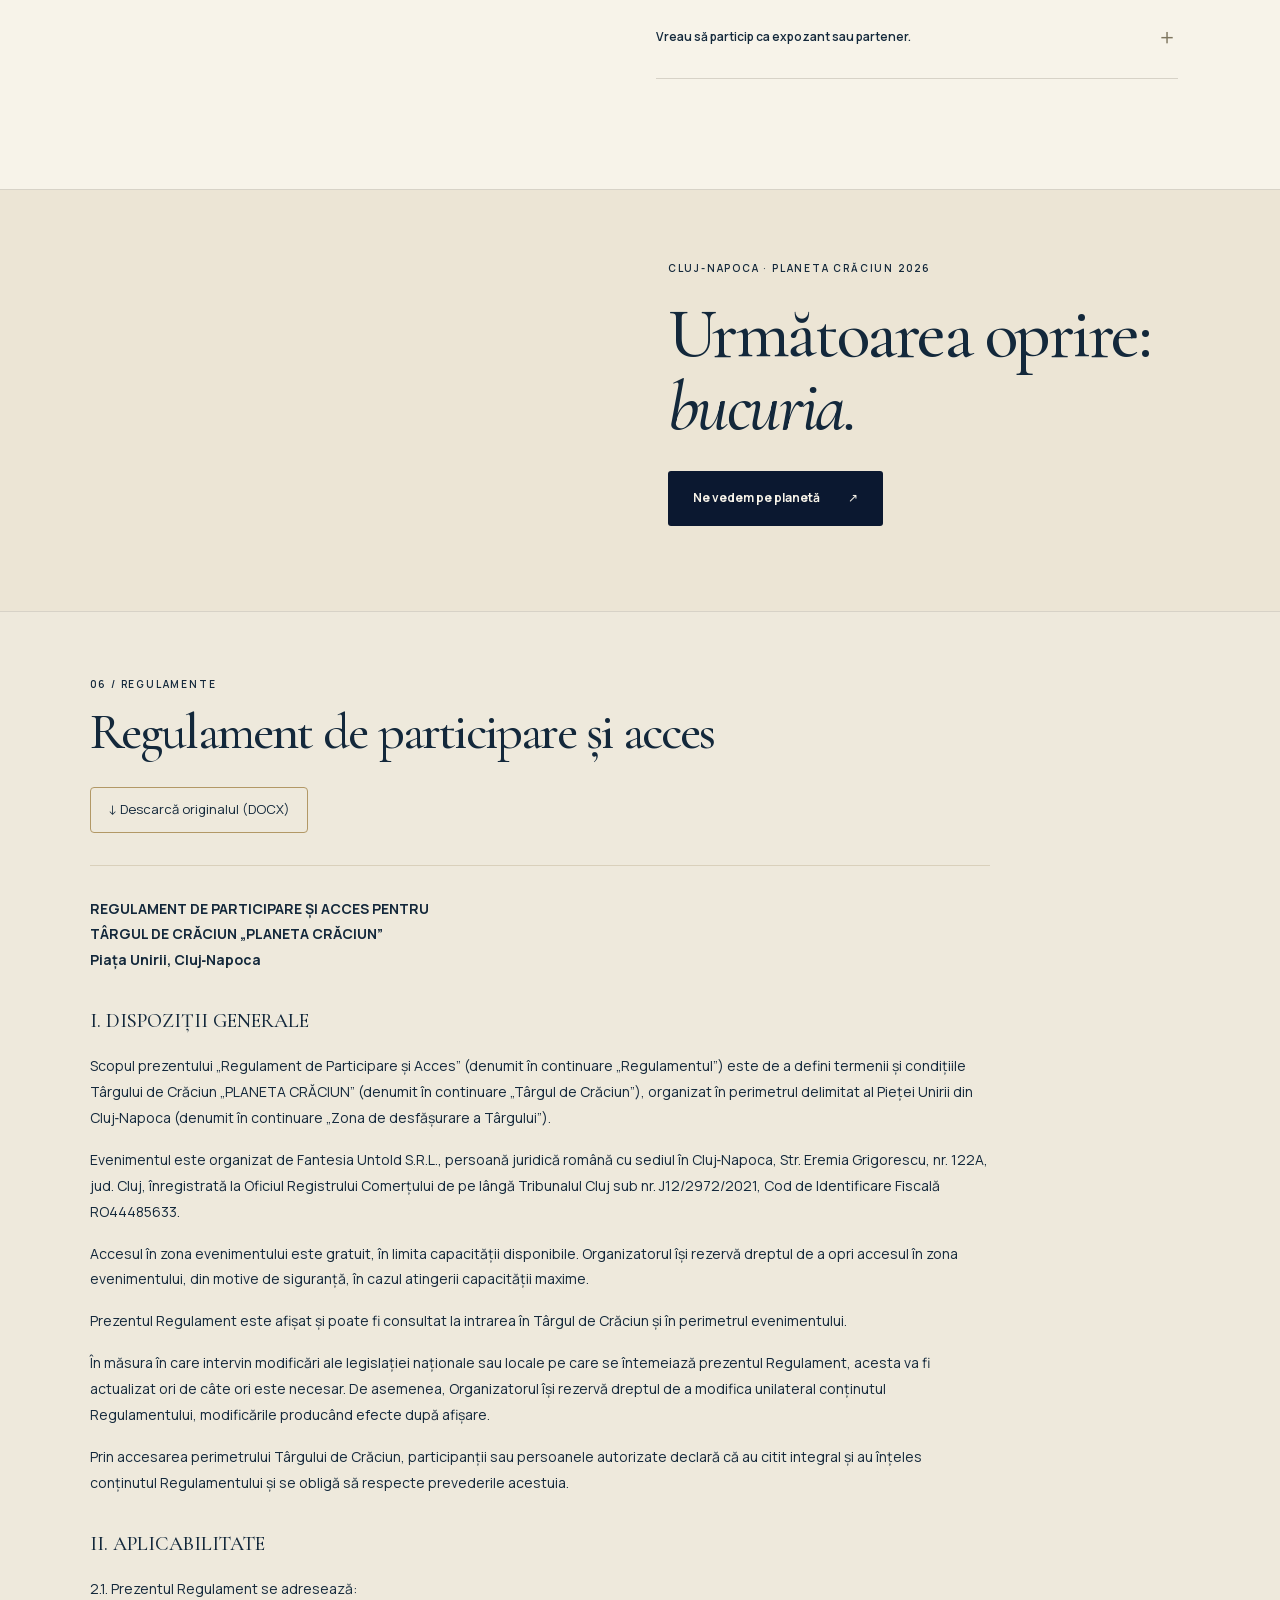
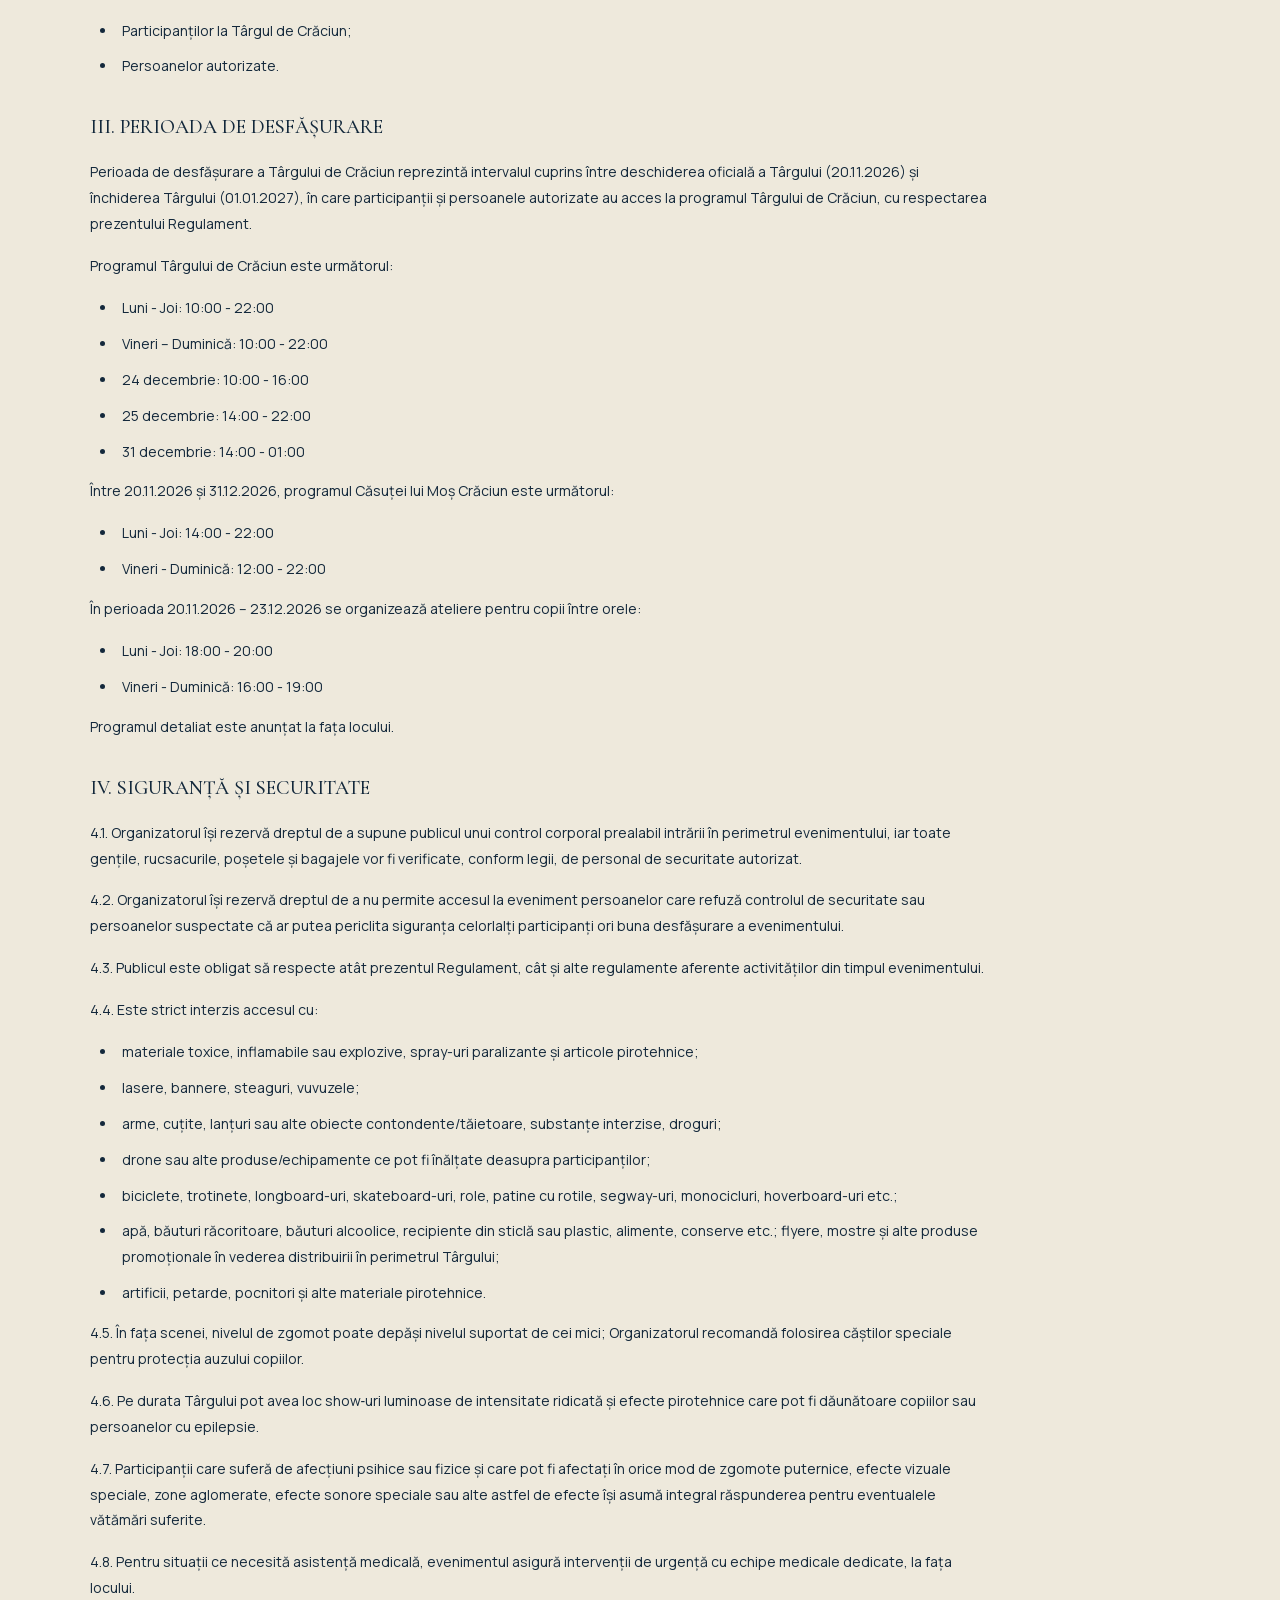
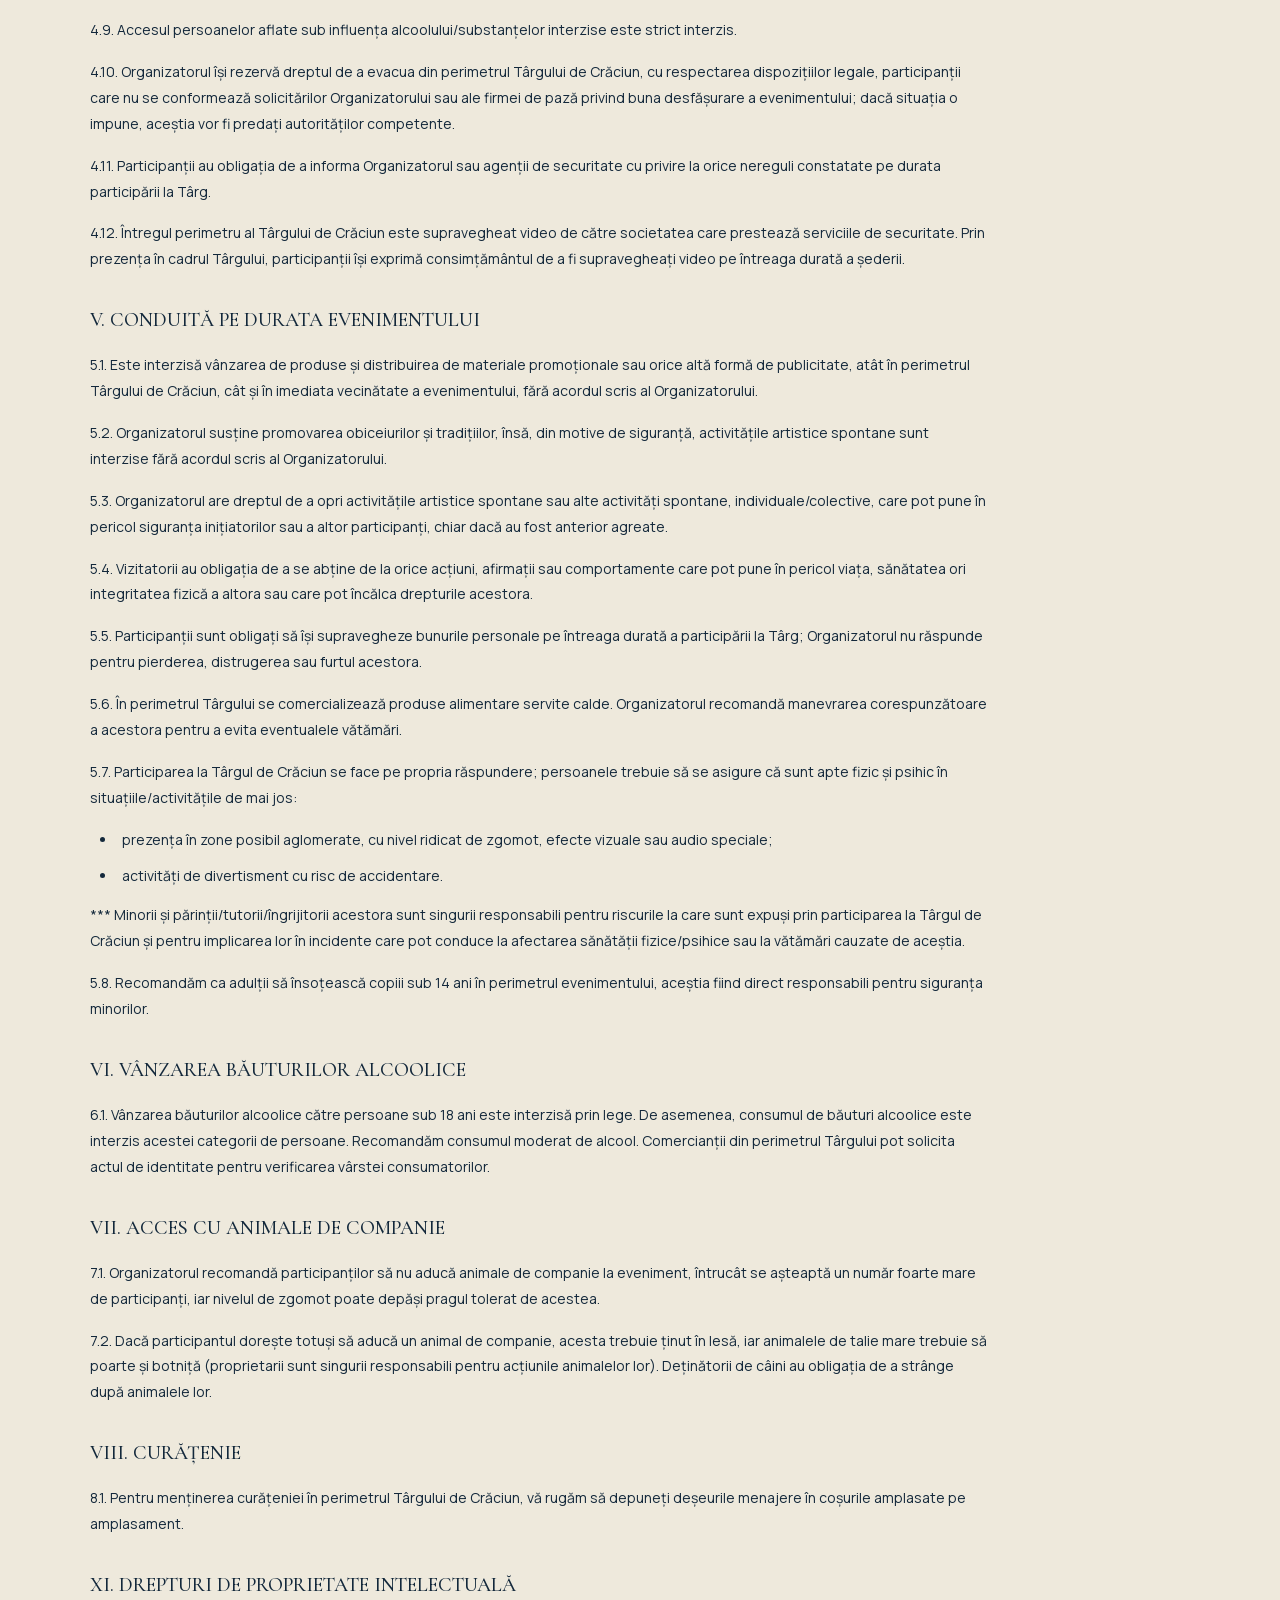
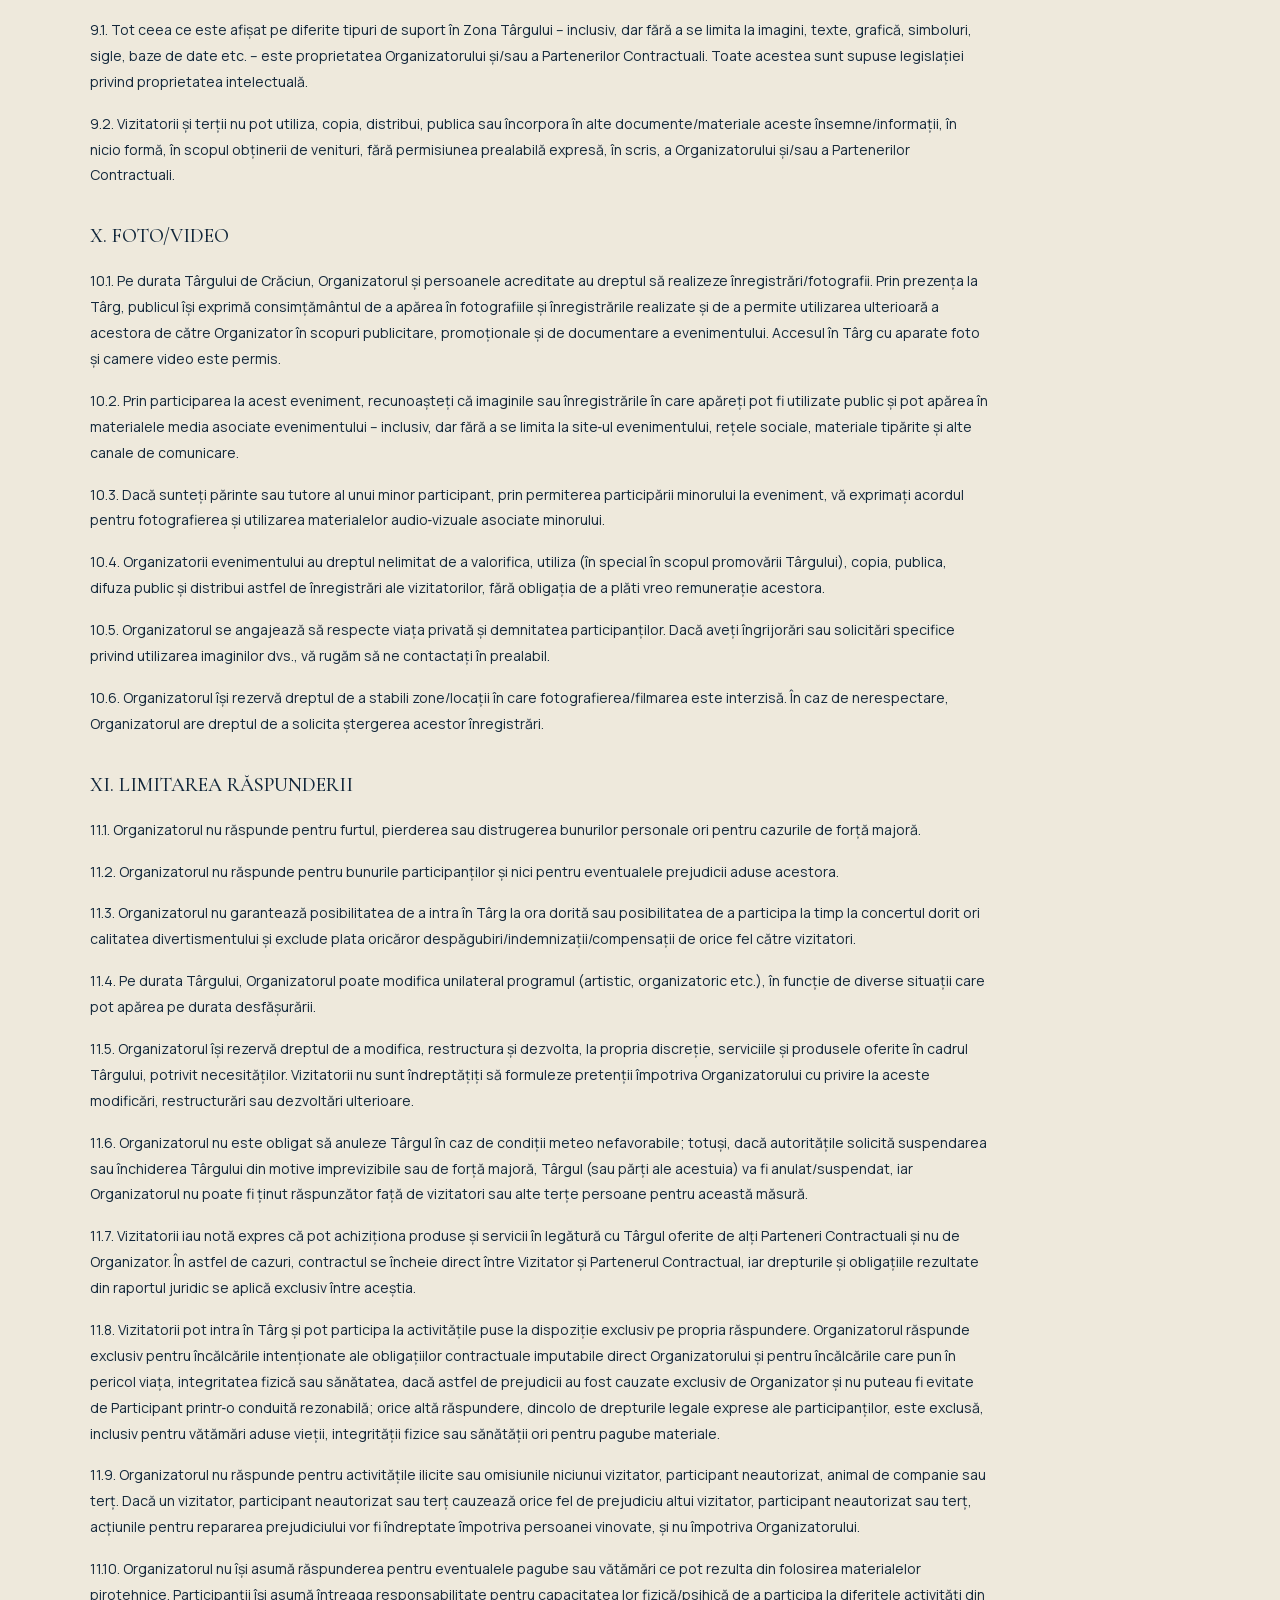
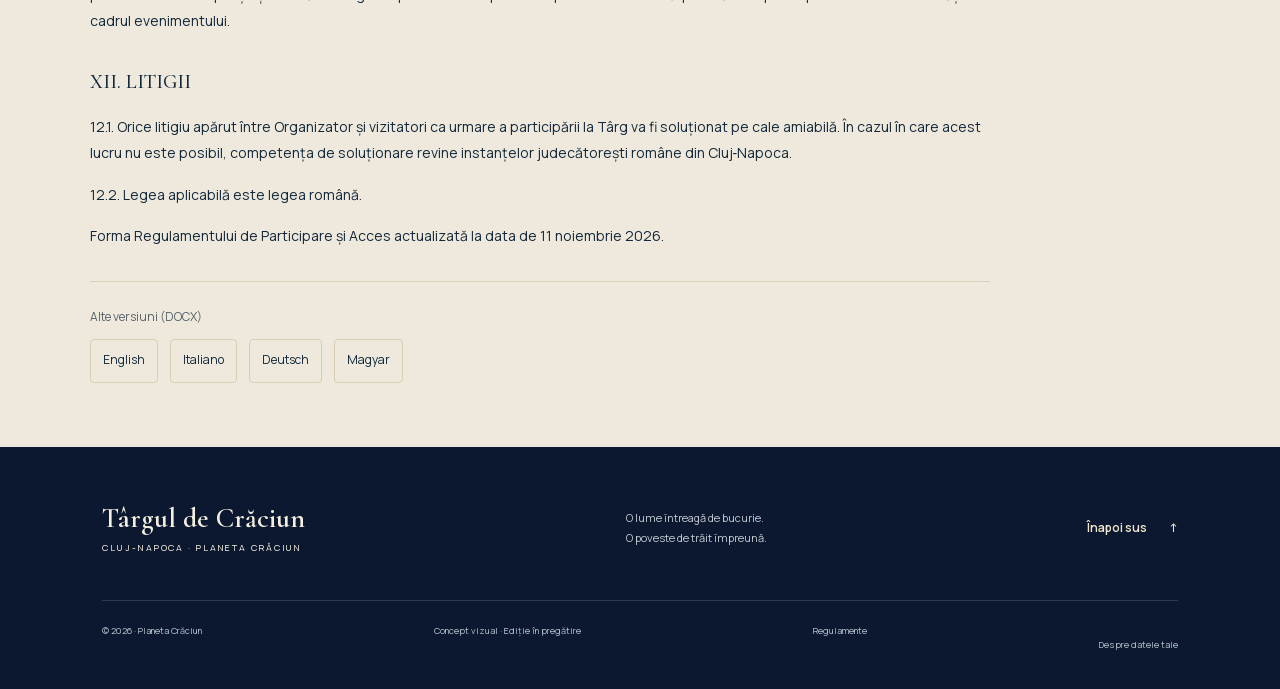
==== commit dc442585: "Show the full regulation automatically at the bottom of each language page" ====
--- a/index.html
+++ b/index.html
@@ -6,7 +6,7 @@
 <meta name="description" content="Descoperă Planeta Crăciun, universul de poveste al Târgului de Crăciun din Cluj-Napoca. Experiențe, program și informații pentru vizita ta la ediția 2026.">
 <meta name="robots" content="noindex,nofollow"><meta property="og:type" content="website"><meta property="og:locale" content="ro_RO"><meta property="og:title" content="Planeta Crăciun — O lume întreagă de bucurie"><meta property="og:description" content="Târgul de Crăciun Cluj-Napoca • Ediția 2026"><meta property="og:image" content="https://saliery95.github.io/planeta-craciun-cluj-2026/assets/key-visual.webp">
 <link rel="icon" type="image/webp" href="assets/snowflake.webp"><link rel="preload" as="image" href="assets/hero-film-desktop-poster.webp?v=9" media="(min-width:561px)" fetchpriority="high"><link rel="preload" as="image" href="assets/hero-film-mobile-poster.webp?v=9" media="(max-width:560px)" fetchpriority="high"><link rel="stylesheet" href="fonts.css"><link rel="stylesheet" href="styles.css?v=11"><link rel="stylesheet" href="hero-film.css?v=9"><link rel="stylesheet" href="event-map.css?v=7"><script src="locales/ro.js?v=2ab56abb9f18" defer></script><script src="language-links.js?v=1" defer></script><script src="content.js?v=11" defer></script><script src="app.js?v=12" defer></script><script src="event-map.js?v=7" defer></script><script type="module" src="hero-film.js?v=9"></script>
-<link rel="stylesheet" href="language-switcher.css?v=1"><link rel="stylesheet" href="regulations.css?v=1"><!-- language-alternates --><link rel="alternate" hreflang="ro" href="index.html"><link rel="alternate" hreflang="en" href="en.html"><link rel="alternate" hreflang="fr" href="fr.html"><link rel="alternate" hreflang="hu" href="hu.html"><link rel="alternate" hreflang="de" href="de.html"><link rel="alternate" hreflang="x-default" href="index.html"><!-- /language-alternates --></head>
+<link rel="stylesheet" href="language-switcher.css?v=1"><link rel="stylesheet" href="regulations.css?v=2"><!-- language-alternates --><link rel="alternate" hreflang="ro" href="index.html"><link rel="alternate" hreflang="en" href="en.html"><link rel="alternate" hreflang="fr" href="fr.html"><link rel="alternate" hreflang="hu" href="hu.html"><link rel="alternate" hreflang="de" href="de.html"><link rel="alternate" hreflang="x-default" href="index.html"><!-- /language-alternates --></head>
 <body>
 <a class="skip-link" href="#main">Sari la conținut</a>
 <header class="site-header" id="top"><a href="#" class="brand" aria-label="Târgul de Crăciun Cluj-Napoca, acasă"><span class="brand-title">Târgul de Crăciun</span><span class="brand-detail">CLUJ-NAPOCA · 2026</span></a><nav class="desktop-nav" aria-label="Navigare principală"><a href="#poveste">Povestea</a><a href="#experiente">Experiențe</a><a href="#program">Program</a><a href="#intrebari">Întrebări</a><a href="#regulamente">Regulamente</a></nav><a class="header-cta" href="#vizita">Planifică vizita <span aria-hidden="true">↗</span></a><button class="menu-toggle" aria-expanded="false" aria-controls="mobile-nav">Meniu <span aria-hidden="true">＋</span></button><nav id="mobile-nav" aria-label="Navigare mobilă"><a href="#poveste">Povestea</a><a href="#experiente">Experiențe</a><a href="#program">Program</a><a href="#vizita">Planifică vizita</a><a href="#intrebari">Întrebări frecvente</a><a href="#regulamente">Regulamente</a></nav><nav class="language-switcher" aria-label="Alege limba"><a href="index.html" lang="ro" hreflang="ro" aria-label="Română" title="Română" aria-current="page">RO</a><a href="en.html" lang="en" hreflang="en" aria-label="English" title="English">EN</a><a href="fr.html" lang="fr" hreflang="fr" aria-label="Français" title="Français">FR</a><a href="hu.html" lang="hu" hreflang="hu" aria-label="Magyar" title="Magyar">HU</a><a href="de.html" lang="de" hreflang="de" aria-label="Deutsch" title="Deutsch">DE</a></nav></header>
@@ -310,8 +310,113 @@
  <p class="dm-foot">A: acces la capătul șirurilor de căsuțe · B și C: celelalte puncte de acces</p>
 </div></section>
 <section class="faq section-pad" id="intrebari" aria-labelledby="faq-title"><div class="faq-heading"><p class="eyebrow">05 / BINE DE ȘTIUT</p><h2 id="faq-title">Un pic de claritate.<br>Mai multă <em>bucurie.</em></h2><img src="assets/teddy.webp" alt="Ursuleț de pluș cu fular verde" width="375" height="450" loading="lazy"></div><div class="faq-list"><details><summary>Când și unde are loc ediția 2026?<span aria-hidden="true">＋</span></summary><p>Târgul se desfășoară în Piața Unirii din Cluj-Napoca, între 20 noiembrie 2026 și 1 ianuarie 2027. Programul atelierelor este disponibil pentru 20 noiembrie – 23 decembrie; intervalul exact al fiecărui atelier va fi completat ulterior.</p></details><details><summary>Care sunt tarifele de acces și ale atracțiilor?<span aria-hidden="true">＋</span></summary><p>Accesul în târg este gratuit, în limita capacității disponibile, conform regulamentului de participare și acces. Tarifele atracțiilor și ale activităților cu plată nu sunt încă publicate pe acest site.</p></details><details><summary>Unde găsesc programul pentru copii?<span aria-hidden="true">＋</span></summary><p>În secțiunea Program, alege filtrul „Pentru copii” sau o zi. Găsești aici atelierele din Căsuța Moșului și întâlnirile cu Moș Crăciun, între 20 noiembrie și 23 decembrie. Intervalele orare vor fi anunțate ulterior.</p><a class="text-link" href="#program">Mergi la program <span aria-hidden="true">↗</span></a></details><details><summary>Cum verific accesibilitatea și facilitățile?<span aria-hidden="true">＋</span></summary><p>Poziția grupului sanitar și punctele de acces apar pe hartă. Detaliile despre rutele accesibile, accesul cu cărucior și condițiile de utilizare a facilităților vor fi completate înainte de deschidere.</p></details><details><summary>Vreau să particip ca expozant sau partener.<span aria-hidden="true">＋</span></summary><p>Condițiile de participare și datele de contact ale echipei pentru ediția 2026 vor fi anunțate aici. Acest site nu preia încă înscrieri și nu colectează solicitări.</p></details></div></section>
-<section class="regulations-section" id="regulamente" aria-labelledby="rules-title"><p class="eyebrow">06 / REGULAMENTE</p><h2 id="rules-title">Regulament de participare și acces</h2><p>Documentele furnizate de organizator sunt disponibile în română, engleză, italiană, germană și maghiară.</p><div class="rules-list"><a href="regulamente/ro.html" hreflang="ro"><span lang="ro">Română</span><span aria-hidden="true">↗</span></a><a href="regulamente/en.html" hreflang="en"><span lang="en">English</span><span aria-hidden="true">↗</span></a><a href="regulamente/it.html" hreflang="it"><span lang="it">Italiano</span><span aria-hidden="true">↗</span></a><a href="regulamente/de.html" hreflang="de"><span lang="de">Deutsch</span><span aria-hidden="true">↗</span></a><a href="regulamente/hu.html" hreflang="hu"><span lang="hu">Magyar</span><span aria-hidden="true">↗</span></a></div></section>
 <section class="closing"><img src="assets/train.webp" width="850" height="455" alt="Trenuleț de poveste verde și auriu" loading="lazy"><div><p class="eyebrow">CLUJ-NAPOCA · PLANETA CRĂCIUN 2026</p><h2>Următoarea oprire:<br><em>bucuria.</em></h2><a class="button dark" href="#vizita">Ne vedem pe planetă <span aria-hidden="true">↗</span></a></div></section>
+<section class="regulations-section" id="regulamente" aria-labelledby="rules-title"><p class="eyebrow">06 / REGULAMENTE</p><h2 id="rules-title">Regulament de participare și acces</h2><!-- rules-content --><a class="rules-download" href="assets/regulations/ro.docx" download="Planeta-Craciun-Regulament-RO.docx">↓ Descarcă originalul (DOCX)</a><article class="rules-document rules-inline" lang="ro" aria-labelledby="rules-title"><p><strong>REGULAMENT DE PARTICIPARE ȘI ACCES PENTRU<br />
+TÂRGUL DE CRĂCIUN „PLANETA CRĂCIUN”<br />
+Piața Unirii, Cluj‑Napoca</strong></p>
+<h3 id="rules-i.-dispoziții-generale">I. DISPOZIȚII GENERALE</h3>
+<p>Scopul prezentului „Regulament de Participare și Acces” (denumit în continuare „Regulamentul”) este de a defini termenii și condițiile Târgului de Crăciun „PLANETA CRĂCIUN” (denumit în continuare „Târgul de Crăciun”), organizat în perimetrul delimitat al Pieței Unirii din Cluj‑Napoca (denumit în continuare „Zona de desfășurare a Târgului”).</p>
+<p>Evenimentul este organizat de Fantesia Untold S.R.L., persoană juridică română cu sediul în Cluj‑Napoca, Str. Eremia Grigorescu, nr. 122A, jud. Cluj, înregistrată la Oficiul Registrului Comerțului de pe lângă Tribunalul Cluj sub nr. J12/2972/2021, Cod de Identificare Fiscală RO44485633.</p>
+<p>Accesul în zona evenimentului este gratuit, în limita capacității disponibile. Organizatorul își rezervă dreptul de a opri accesul în zona evenimentului, din motive de siguranță, în cazul atingerii capacității maxime.</p>
+<p>Prezentul Regulament este afișat și poate fi consultat la intrarea în Târgul de Crăciun și în perimetrul evenimentului.</p>
+<p>În măsura în care intervin modificări ale legislației naționale sau locale pe care se întemeiază prezentul Regulament, acesta va fi actualizat ori de câte ori este necesar. De asemenea, Organizatorul își rezervă dreptul de a modifica unilateral conținutul Regulamentului, modificările producând efecte după afișare.</p>
+<p>Prin accesarea perimetrului Târgului de Crăciun, participanții sau persoanele autorizate declară că au citit integral și au înțeles conținutul Regulamentului și se obligă să respecte prevederile acestuia.</p>
+<h3 id="rules-ii.-aplicabilitate">II. APLICABILITATE</h3>
+<p>2.1. Prezentul Regulament se adresează:</p>
+<ul>
+<li><p>Participanților la Târgul de Crăciun;</p></li>
+<li><p>Persoanelor autorizate.</p></li>
+</ul>
+<h3 id="rules-iii.-perioada-de-desfășurare">III. PERIOADA DE DESFĂȘURARE</h3>
+<p>Perioada de desfășurare a Târgului de Crăciun reprezintă intervalul cuprins între deschiderea oficială a Târgului (20.11.2026) și închiderea Târgului (01.01.2027), în care participanții și persoanele autorizate au acces la programul Târgului de Crăciun, cu respectarea prezentului Regulament.</p>
+<p>Programul Târgului de Crăciun este următorul:</p>
+<ul>
+<li><p>Luni - Joi: 10:00 - 22:00</p></li>
+<li><p>Vineri – Duminică: 10:00 - 22:00</p></li>
+<li><p>24 decembrie: 10:00 - 16:00</p></li>
+<li><p>25 decembrie: 14:00 - 22:00</p></li>
+<li><p>31 decembrie: 14:00 - 01:00</p></li>
+</ul>
+<p>Între 20.11.2026 și 31.12.2026, programul Căsuței lui Moș Crăciun este următorul:</p>
+<ul>
+<li><p>Luni - Joi: 14:00 - 22:00</p></li>
+<li><p>Vineri - Duminică: 12:00 - 22:00</p></li>
+</ul>
+<p>În perioada 20.11.2026 – 23.12.2026 se organizează ateliere pentru copii între orele:</p>
+<ul>
+<li><p>Luni - Joi: 18:00 - 20:00</p></li>
+<li><p>Vineri - Duminică: 16:00 - 19:00</p></li>
+</ul>
+<p>Programul detaliat este anunțat la fața locului.</p>
+<h3 id="rules-iv.-siguranță-și-securitate">IV. SIGURANȚĂ ȘI SECURITATE</h3>
+<p>4.1. Organizatorul își rezervă dreptul de a supune publicul unui control corporal prealabil intrării în perimetrul evenimentului, iar toate gențile, rucsacurile, poșetele și bagajele vor fi verificate, conform legii, de personal de securitate autorizat.</p>
+<p>4.2. Organizatorul își rezervă dreptul de a nu permite accesul la eveniment persoanelor care refuză controlul de securitate sau persoanelor suspectate că ar putea periclita siguranța celorlalți participanți ori buna desfășurare a evenimentului.</p>
+<p>4.3. Publicul este obligat să respecte atât prezentul Regulament, cât și alte regulamente aferente activităților din timpul evenimentului.</p>
+<p>4.4. Este strict interzis accesul cu:</p>
+<ul>
+<li><p>materiale toxice, inflamabile sau explozive, spray-uri paralizante și articole pirotehnice;</p></li>
+<li><p>lasere, bannere, steaguri, vuvuzele;</p></li>
+<li><p>arme, cuțite, lanțuri sau alte obiecte contondente/tăietoare, substanțe interzise, droguri;</p></li>
+<li><p>drone sau alte produse/echipamente ce pot fi înălțate deasupra participanților;</p></li>
+<li><p>biciclete, trotinete, longboard-uri, skateboard-uri, role, patine cu rotile, segway-uri, monocicluri, hoverboard-uri etc.;</p></li>
+<li><p>apă, băuturi răcoritoare, băuturi alcoolice, recipiente din sticlă sau plastic, alimente, conserve etc.; flyere, mostre și alte produse promoționale în vederea distribuirii în perimetrul Târgului;</p></li>
+<li><p>artificii, petarde, pocnitori și alte materiale pirotehnice.</p></li>
+</ul>
+<p>4.5. În fața scenei, nivelul de zgomot poate depăși nivelul suportat de cei mici; Organizatorul recomandă folosirea căștilor speciale pentru protecția auzului copiilor.</p>
+<p>4.6. Pe durata Târgului pot avea loc show‑uri luminoase de intensitate ridicată și efecte pirotehnice care pot fi dăunătoare copiilor sau persoanelor cu epilepsie.</p>
+<p>4.7. Participanții care suferă de afecțiuni psihice sau fizice și care pot fi afectați în orice mod de zgomote puternice, efecte vizuale speciale, zone aglomerate, efecte sonore speciale sau alte astfel de efecte își asumă integral răspunderea pentru eventualele vătămări suferite.</p>
+<p>4.8. Pentru situații ce necesită asistență medicală, evenimentul asigură intervenții de urgență cu echipe medicale dedicate, la fața locului.</p>
+<p>4.9. Accesul persoanelor aflate sub influența alcoolului/substanțelor interzise este strict interzis.</p>
+<p>4.10. Organizatorul își rezervă dreptul de a evacua din perimetrul Târgului de Crăciun, cu respectarea dispozițiilor legale, participanții care nu se conformează solicitărilor Organizatorului sau ale firmei de pază privind buna desfășurare a evenimentului; dacă situația o impune, aceștia vor fi predați autorităților competente.</p>
+<p>4.11. Participanții au obligația de a informa Organizatorul sau agenții de securitate cu privire la orice nereguli constatate pe durata participării la Târg.</p>
+<p>4.12. Întregul perimetru al Târgului de Crăciun este supravegheat video de către societatea care prestează serviciile de securitate. Prin prezența în cadrul Târgului, participanții își exprimă consimțământul de a fi supravegheați video pe întreaga durată a șederii.</p>
+<h3 id="rules-v.-conduită-pe-durata-evenimentului">V. CONDUITĂ PE DURATA EVENIMENTULUI</h3>
+<p>5.1. Este interzisă vânzarea de produse și distribuirea de materiale promoționale sau orice altă formă de publicitate, atât în perimetrul Târgului de Crăciun, cât și în imediata vecinătate a evenimentului, fără acordul scris al Organizatorului.</p>
+<p>5.2. Organizatorul susține promovarea obiceiurilor și tradițiilor, însă, din motive de siguranță, activitățile artistice spontane sunt interzise fără acordul scris al Organizatorului.</p>
+<p>5.3. Organizatorul are dreptul de a opri activitățile artistice spontane sau alte activități spontane, individuale/colective, care pot pune în pericol siguranța inițiatorilor sau a altor participanți, chiar dacă au fost anterior agreate.</p>
+<p>5.4. Vizitatorii au obligația de a se abține de la orice acțiuni, afirmații sau comportamente care pot pune în pericol viața, sănătatea ori integritatea fizică a altora sau care pot încălca drepturile acestora.</p>
+<p>5.5. Participanții sunt obligați să își supravegheze bunurile personale pe întreaga durată a participării la Târg; Organizatorul nu răspunde pentru pierderea, distrugerea sau furtul acestora.</p>
+<p>5.6. În perimetrul Târgului se comercializează produse alimentare servite calde. Organizatorul recomandă manevrarea corespunzătoare a acestora pentru a evita eventualele vătămări.</p>
+<p>5.7. Participarea la Târgul de Crăciun se face pe propria răspundere; persoanele trebuie să se asigure că sunt apte fizic și psihic în situațiile/activitățile de mai jos:</p>
+<ul>
+<li><p>prezența în zone posibil aglomerate, cu nivel ridicat de zgomot, efecte vizuale sau audio speciale;</p></li>
+<li><p>activități de divertisment cu risc de accidentare.</p></li>
+</ul>
+<p>*** Minorii și părinții/tutorii/îngrijitorii acestora sunt singurii responsabili pentru riscurile la care sunt expuși prin participarea la Târgul de Crăciun și pentru implicarea lor în incidente care pot conduce la afectarea sănătății fizice/psihice sau la vătămări cauzate de aceștia.</p>
+<p>5.8. Recomandăm ca adulții să însoțească copiii sub 14 ani în perimetrul evenimentului, aceștia fiind direct responsabili pentru siguranța minorilor.</p>
+<h3 id="rules-vi.-vânzarea-băuturilor-alcoolice">VI. VÂNZAREA BĂUTURILOR ALCOOLICE</h3>
+<p>6.1. Vânzarea băuturilor alcoolice către persoane sub 18 ani este interzisă prin lege. De asemenea, consumul de băuturi alcoolice este interzis acestei categorii de persoane. Recomandăm consumul moderat de alcool. Comercianții din perimetrul Târgului pot solicita actul de identitate pentru verificarea vârstei consumatorilor.</p>
+<h3 id="rules-vii.-acces-cu-animale-de-companie">VII. ACCES CU ANIMALE DE COMPANIE</h3>
+<p>7.1. Organizatorul recomandă participanților să nu aducă animale de companie la eveniment, întrucât se așteaptă un număr foarte mare de participanți, iar nivelul de zgomot poate depăși pragul tolerat de acestea.</p>
+<p>7.2. Dacă participantul dorește totuși să aducă un animal de companie, acesta trebuie ținut în lesă, iar animalele de talie mare trebuie să poarte și botniță (proprietarii sunt singurii responsabili pentru acțiunile animalelor lor). Deținătorii de câini au obligația de a strânge după animalele lor.</p>
+<h3 id="rules-viii.-curățenie">VIII. CURĂȚENIE</h3>
+<p>8.1. Pentru menținerea curățeniei în perimetrul Târgului de Crăciun, vă rugăm să depuneți deșeurile menajere în coșurile amplasate pe amplasament.</p>
+<h3 id="rules-xi.-drepturi-de-proprietate-intelectuală">XI. DREPTURI DE PROPRIETATE INTELECTUALĂ</h3>
+<p>9.1. Tot ceea ce este afișat pe diferite tipuri de suport în Zona Târgului – inclusiv, dar fără a se limita la imagini, texte, grafică, simboluri, sigle, baze de date etc. – este proprietatea Organizatorului și/sau a Partenerilor Contractuali. Toate acestea sunt supuse legislației privind proprietatea intelectuală.</p>
+<p>9.2. Vizitatorii și terții nu pot utiliza, copia, distribui, publica sau încorpora în alte documente/materiale aceste însemne/informații, în nicio formă, în scopul obținerii de venituri, fără permisiunea prealabilă expresă, în scris, a Organizatorului și/sau a Partenerilor Contractuali.</p>
+<h3 id="rules-x.-fotovideo">X. FOTO/VIDEO</h3>
+<p>10.1. Pe durata Târgului de Crăciun, Organizatorul și persoanele acreditate au dreptul să realizeze înregistrări/fotografii. Prin prezența la Târg, publicul își exprimă consimțământul de a apărea în fotografiile și înregistrările realizate și de a permite utilizarea ulterioară a acestora de către Organizator în scopuri publicitare, promoționale și de documentare a evenimentului. Accesul în Târg cu aparate foto și camere video este permis.</p>
+<p>10.2. Prin participarea la acest eveniment, recunoașteți că imaginile sau înregistrările în care apăreți pot fi utilizate public și pot apărea în materialele media asociate evenimentului – inclusiv, dar fără a se limita la site‑ul evenimentului, rețele sociale, materiale tipărite și alte canale de comunicare.</p>
+<p>10.3. Dacă sunteți părinte sau tutore al unui minor participant, prin permiterea participării minorului la eveniment, vă exprimați acordul pentru fotografierea și utilizarea materialelor audio‑vizuale asociate minorului.</p>
+<p>10.4. Organizatorii evenimentului au dreptul nelimitat de a valorifica, utiliza (în special în scopul promovării Târgului), copia, publica, difuza public și distribui astfel de înregistrări ale vizitatorilor, fără obligația de a plăti vreo remunerație acestora.</p>
+<p>10.5. Organizatorul se angajează să respecte viața privată și demnitatea participanților. Dacă aveți îngrijorări sau solicitări specifice privind utilizarea imaginilor dvs., vă rugăm să ne contactați în prealabil.</p>
+<p>10.6. Organizatorul își rezervă dreptul de a stabili zone/locații în care fotografierea/filmarea este interzisă. În caz de nerespectare, Organizatorul are dreptul de a solicita ștergerea acestor înregistrări.</p>
+<h3 id="rules-xi.-limitarea-răspunderii">XI. LIMITAREA RĂSPUNDERII</h3>
+<p>11.1. Organizatorul nu răspunde pentru furtul, pierderea sau distrugerea bunurilor personale ori pentru cazurile de forță majoră.</p>
+<p>11.2. Organizatorul nu răspunde pentru bunurile participanților și nici pentru eventualele prejudicii aduse acestora.</p>
+<p>11.3. Organizatorul nu garantează posibilitatea de a intra în Târg la ora dorită sau posibilitatea de a participa la timp la concertul dorit ori calitatea divertismentului și exclude plata oricăror despăgubiri/indemnizații/compensații de orice fel către vizitatori.</p>
+<p>11.4. Pe durata Târgului, Organizatorul poate modifica unilateral programul (artistic, organizatoric etc.), în funcție de diverse situații care pot apărea pe durata desfășurării.</p>
+<p>11.5. Organizatorul își rezervă dreptul de a modifica, restructura și dezvolta, la propria discreție, serviciile și produsele oferite în cadrul Târgului, potrivit necesităților. Vizitatorii nu sunt îndreptățiți să formuleze pretenții împotriva Organizatorului cu privire la aceste modificări, restructurări sau dezvoltări ulterioare.</p>
+<p>11.6. Organizatorul nu este obligat să anuleze Târgul în caz de condiții meteo nefavorabile; totuși, dacă autoritățile solicită suspendarea sau închiderea Târgului din motive imprevizibile sau de forță majoră, Târgul (sau părți ale acestuia) va fi anulat/suspendat, iar Organizatorul nu poate fi ținut răspunzător față de vizitatori sau alte terțe persoane pentru această măsură.</p>
+<p>11.7. Vizitatorii iau notă expres că pot achiziționa produse și servicii în legătură cu Târgul oferite de alți Parteneri Contractuali și nu de Organizator. În astfel de cazuri, contractul se încheie direct între Vizitator și Partenerul Contractual, iar drepturile și obligațiile rezultate din raportul juridic se aplică exclusiv între aceștia.</p>
+<p>11.8. Vizitatorii pot intra în Târg și pot participa la activitățile puse la dispoziție exclusiv pe propria răspundere. Organizatorul răspunde exclusiv pentru încălcările intenționate ale obligațiilor contractuale imputabile direct Organizatorului și pentru încălcările care pun în pericol viața, integritatea fizică sau sănătatea, dacă astfel de prejudicii au fost cauzate exclusiv de Organizator și nu puteau fi evitate de Participant printr‑o conduită rezonabilă; orice altă răspundere, dincolo de drepturile legale exprese ale participanților, este exclusă, inclusiv pentru vătămări aduse vieții, integrității fizice sau sănătății ori pentru pagube materiale.</p>
+<p>11.9. Organizatorul nu răspunde pentru activitățile ilicite sau omisiunile niciunui vizitator, participant neautorizat, animal de companie sau terț. Dacă un vizitator, participant neautorizat sau terț cauzează orice fel de prejudiciu altui vizitator, participant neautorizat sau terț, acțiunile pentru repararea prejudiciului vor fi îndreptate împotriva persoanei vinovate, și nu împotriva Organizatorului.</p>
+<p>11.10. Organizatorul nu își asumă răspunderea pentru eventualele pagube sau vătămări ce pot rezulta din folosirea materialelor pirotehnice. Participanții își asumă întreaga responsabilitate pentru capacitatea lor fizică/psihică de a participa la diferitele activități din cadrul evenimentului.</p>
+<h3 id="rules-xii.-litigii">XII. LITIGII</h3>
+<p>12.1. Orice litigiu apărut între Organizator și vizitatori ca urmare a participării la Târg va fi soluționat pe cale amiabilă. În cazul în care acest lucru nu este posibil, competența de soluționare revine instanțelor judecătorești române din Cluj‑Napoca.</p>
+<p>12.2. Legea aplicabilă este legea română.</p>
+<p>Forma Regulamentului de Participare și Acces actualizată la data de 11 noiembrie 2026.</p>
+</article><div class="rules-originals"><p>Alte versiuni (DOCX)</p><nav aria-label="Descarcă regulamentul în altă limbă"><a href="assets/regulations/en.docx" download="Planeta-Craciun-Regulament-EN.docx" hreflang="en" lang="en">English</a><a href="assets/regulations/it.docx" download="Planeta-Craciun-Regulament-IT.docx" hreflang="it" lang="it">Italiano</a><a href="assets/regulations/de.docx" download="Planeta-Craciun-Regulament-DE.docx" hreflang="de" lang="de">Deutsch</a><a href="assets/regulations/hu.docx" download="Planeta-Craciun-Regulament-HU.docx" hreflang="hu" lang="hu">Magyar</a></nav></div><!-- /rules-content --></section>
 </main><footer class="site-footer"><div class="footer-top"><a class="brand" href="#top"><span class="brand-title">Târgul de Crăciun</span><span class="brand-detail">CLUJ-NAPOCA · PLANETA CRĂCIUN</span></a><p>O lume întreagă de bucurie.<br>O poveste de trăit împreună.</p><a class="text-link light-link" href="#top">Înapoi sus <span aria-hidden="true">↑</span></a></div><div class="footer-bottom"><span>© 2026 · Planeta Crăciun</span><span>Concept vizual · Ediție în pregătire</span><a class="footer-regulations" href="#regulamente">Regulamente</a><button class="footer-privacy" data-story="privacy">Despre datele tale</button></div></footer>
 <dialog id="story-dialog" aria-labelledby="dialog-title"><button class="dialog-close" aria-label="Închide detaliile">Închide <span aria-hidden="true">×</span></button><div id="dialog-content"></div></dialog><div class="toast" id="toast" role="status" hidden></div><noscript><p class="noscript">Poți explora povestea și informațiile de pe pagină. Filtrele, detaliile experiențelor și interacțiunile cu harta necesită JavaScript.</p></noscript>
 </body></html>
--- a/regulations.css
+++ b/regulations.css
@@ -18,3 +18,13 @@
 @media(max-width:800px){.rules-list{grid-template-columns:repeat(3,minmax(0,1fr))}}
 @media(max-width:560px){.regulations-section{padding:44px 7%}.rules-list{grid-template-columns:repeat(2,minmax(0,1fr));gap:10px}.rules-list a{padding:15px;min-height:54px;font-size:13px}.rules-reader{padding:32px 22px 50px}.rules-header{padding:12px 22px;gap:18px}.rules-header span{max-width:115px;font-size:11px}.rules-document{font-size:14px;line-height:1.85}.rules-document h2{font-size:18px}}
 @media print{.rules-header,.rules-reader-heading,.rules-other-languages{display:none}.rules-reader{max-width:none;padding:0}.rules-page{background:white!important;color:black!important}.rules-document{font:11pt/1.5 Georgia,serif}.rules-document h2,.rules-document h3{break-after:avoid}a{color:black!important}}
+
+/* Full regulation is the final section of the landing page. */
+.rules-inline{max-width:900px;margin:32px 0 0;padding-top:30px;border-top:1px solid #a998714f;font-size:14px;line-height:1.85}
+.regulations-section .rules-download{margin-top:8px;text-decoration:none}
+.rules-language-note{max-width:800px;padding:15px 18px;border-left:3px solid #b29866;background:#f7f3e9;margin:0 0 20px}
+.rules-originals{max-width:900px;margin-top:32px;padding-top:24px;border-top:1px solid #a998714f}
+.rules-originals>p{font-size:12px;color:#59636b;margin-bottom:10px}
+.rules-originals nav{display:flex;flex-wrap:wrap;gap:8px 12px}
+.rules-originals a{display:inline-flex;align-items:center;min-height:44px;padding:8px 12px;border:1px solid #b2986655;border-radius:4px;font-size:12px;text-decoration:none}
+@media(max-width:560px){.rules-inline{font-size:13px;margin-top:26px;padding-top:24px}.rules-inline h3,.rules-inline h4{font-size:17px}.regulations-section .rules-download{font-size:12px}.rules-language-note{padding:12px 14px}}
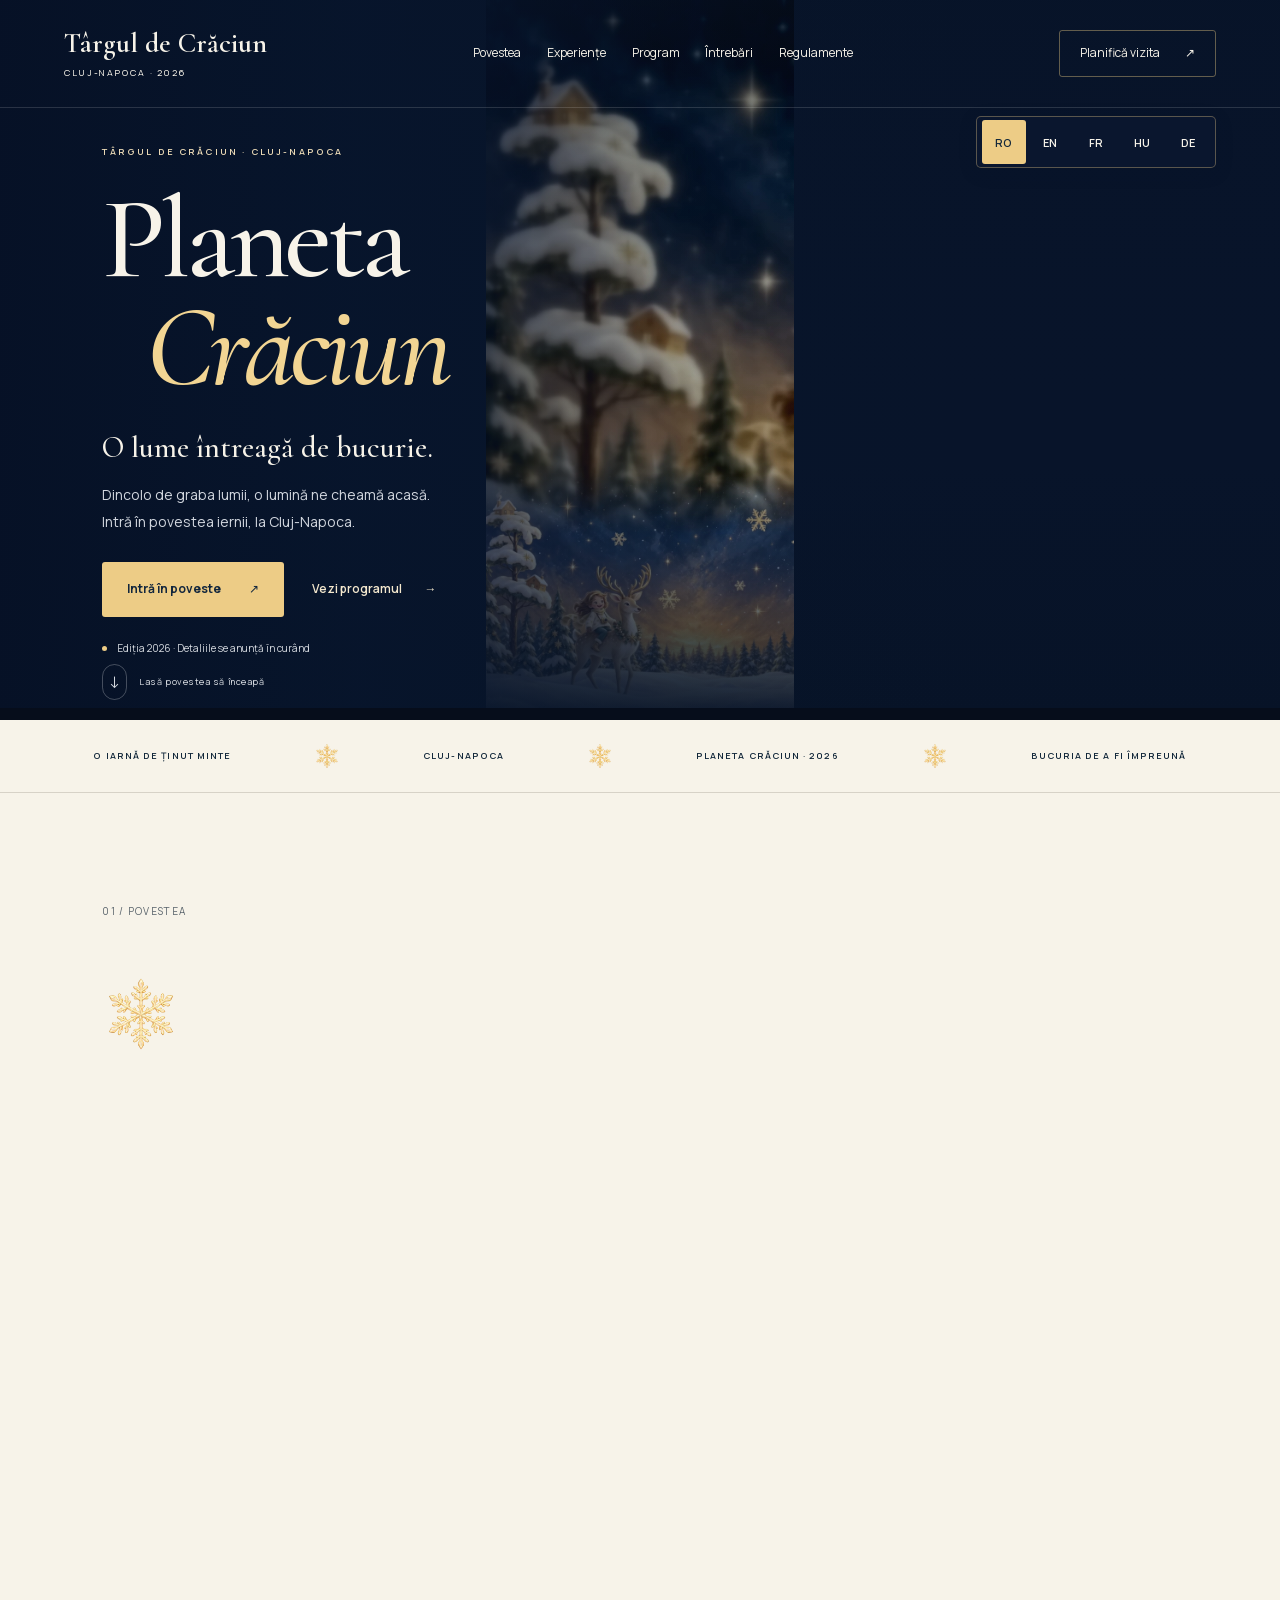
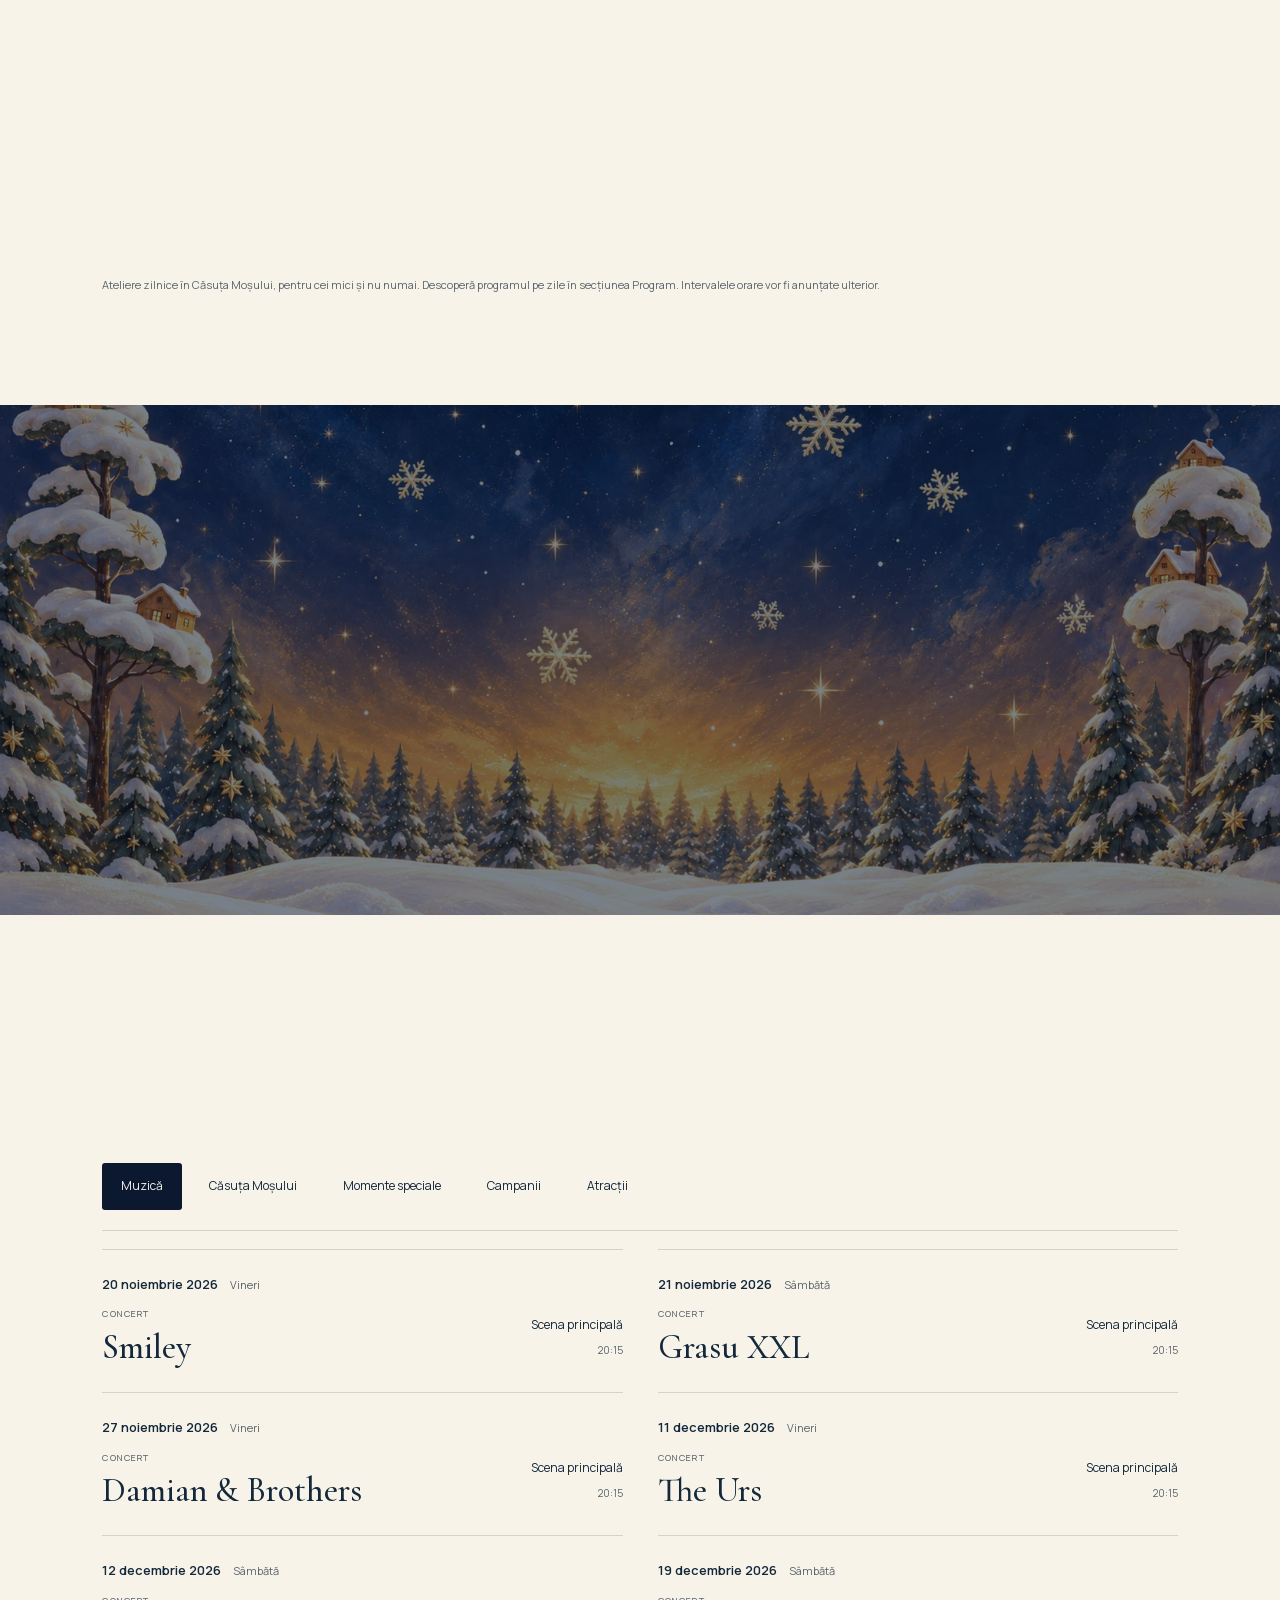
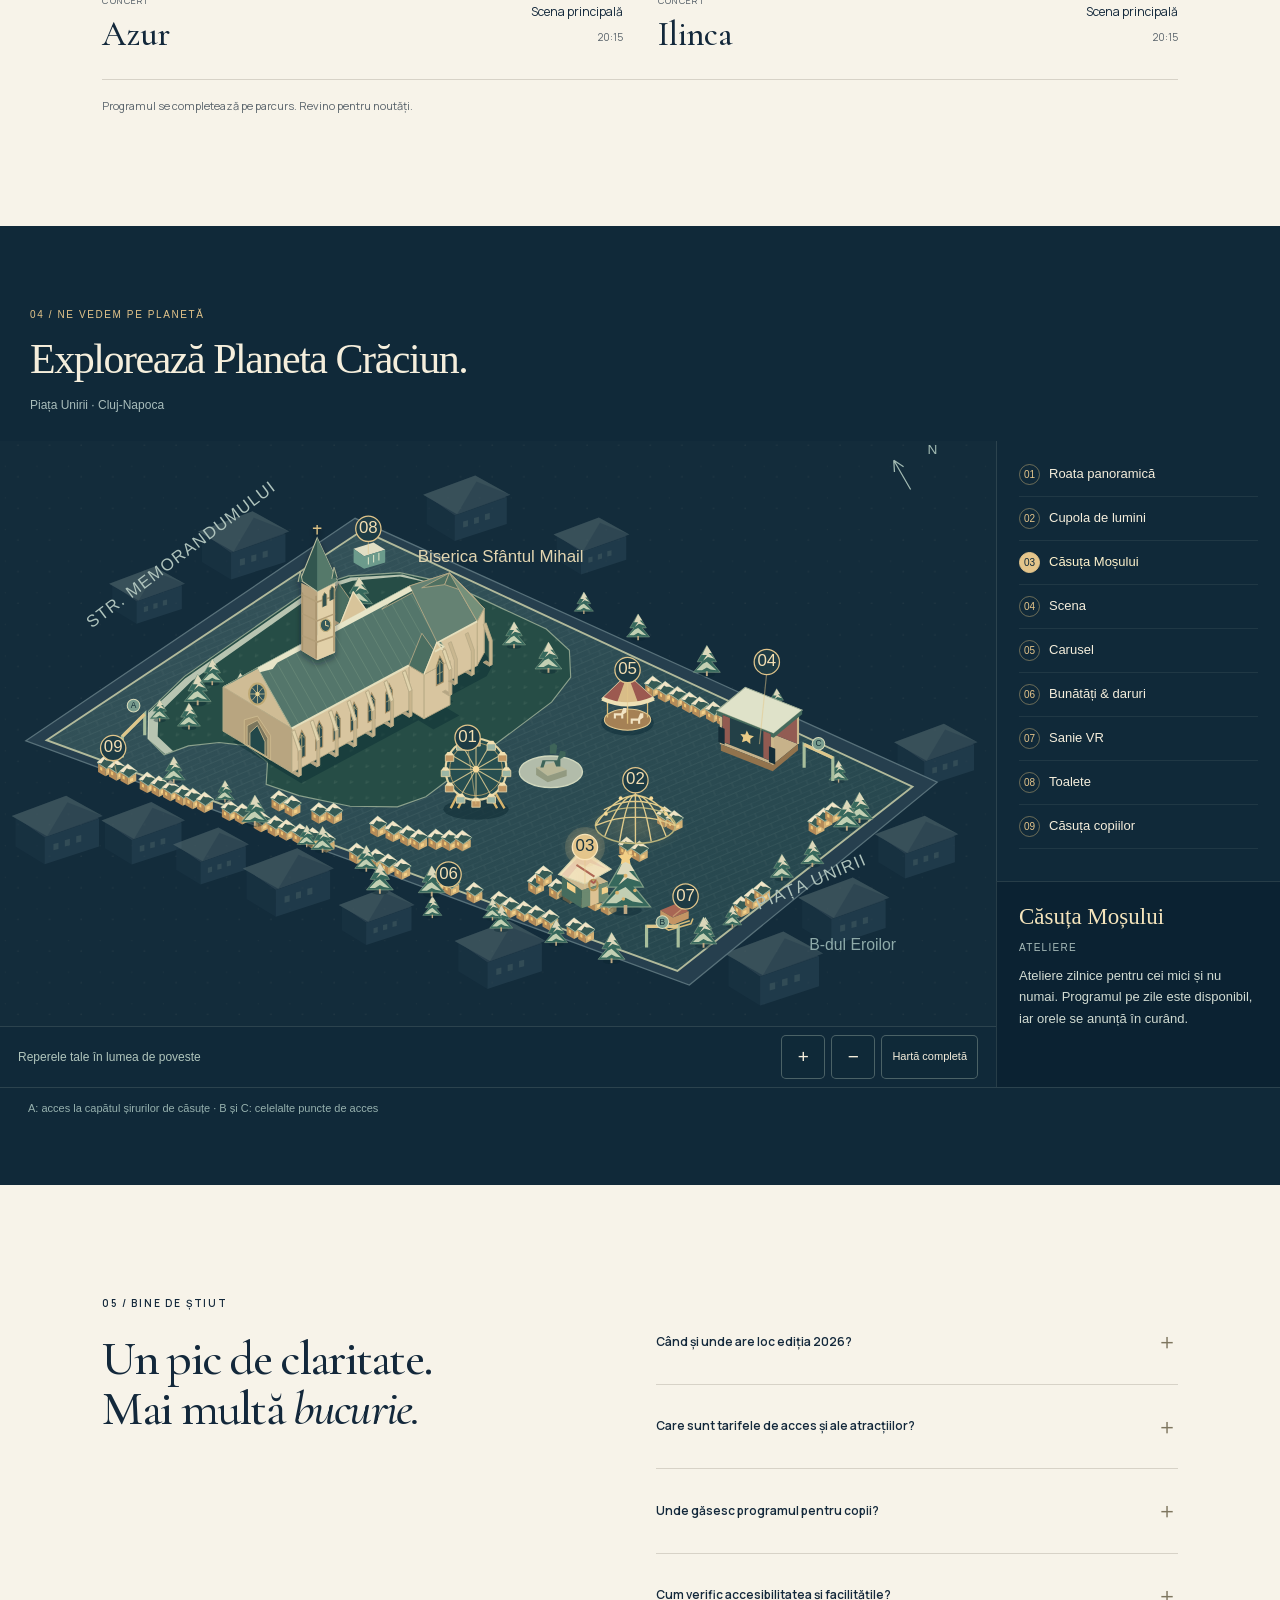
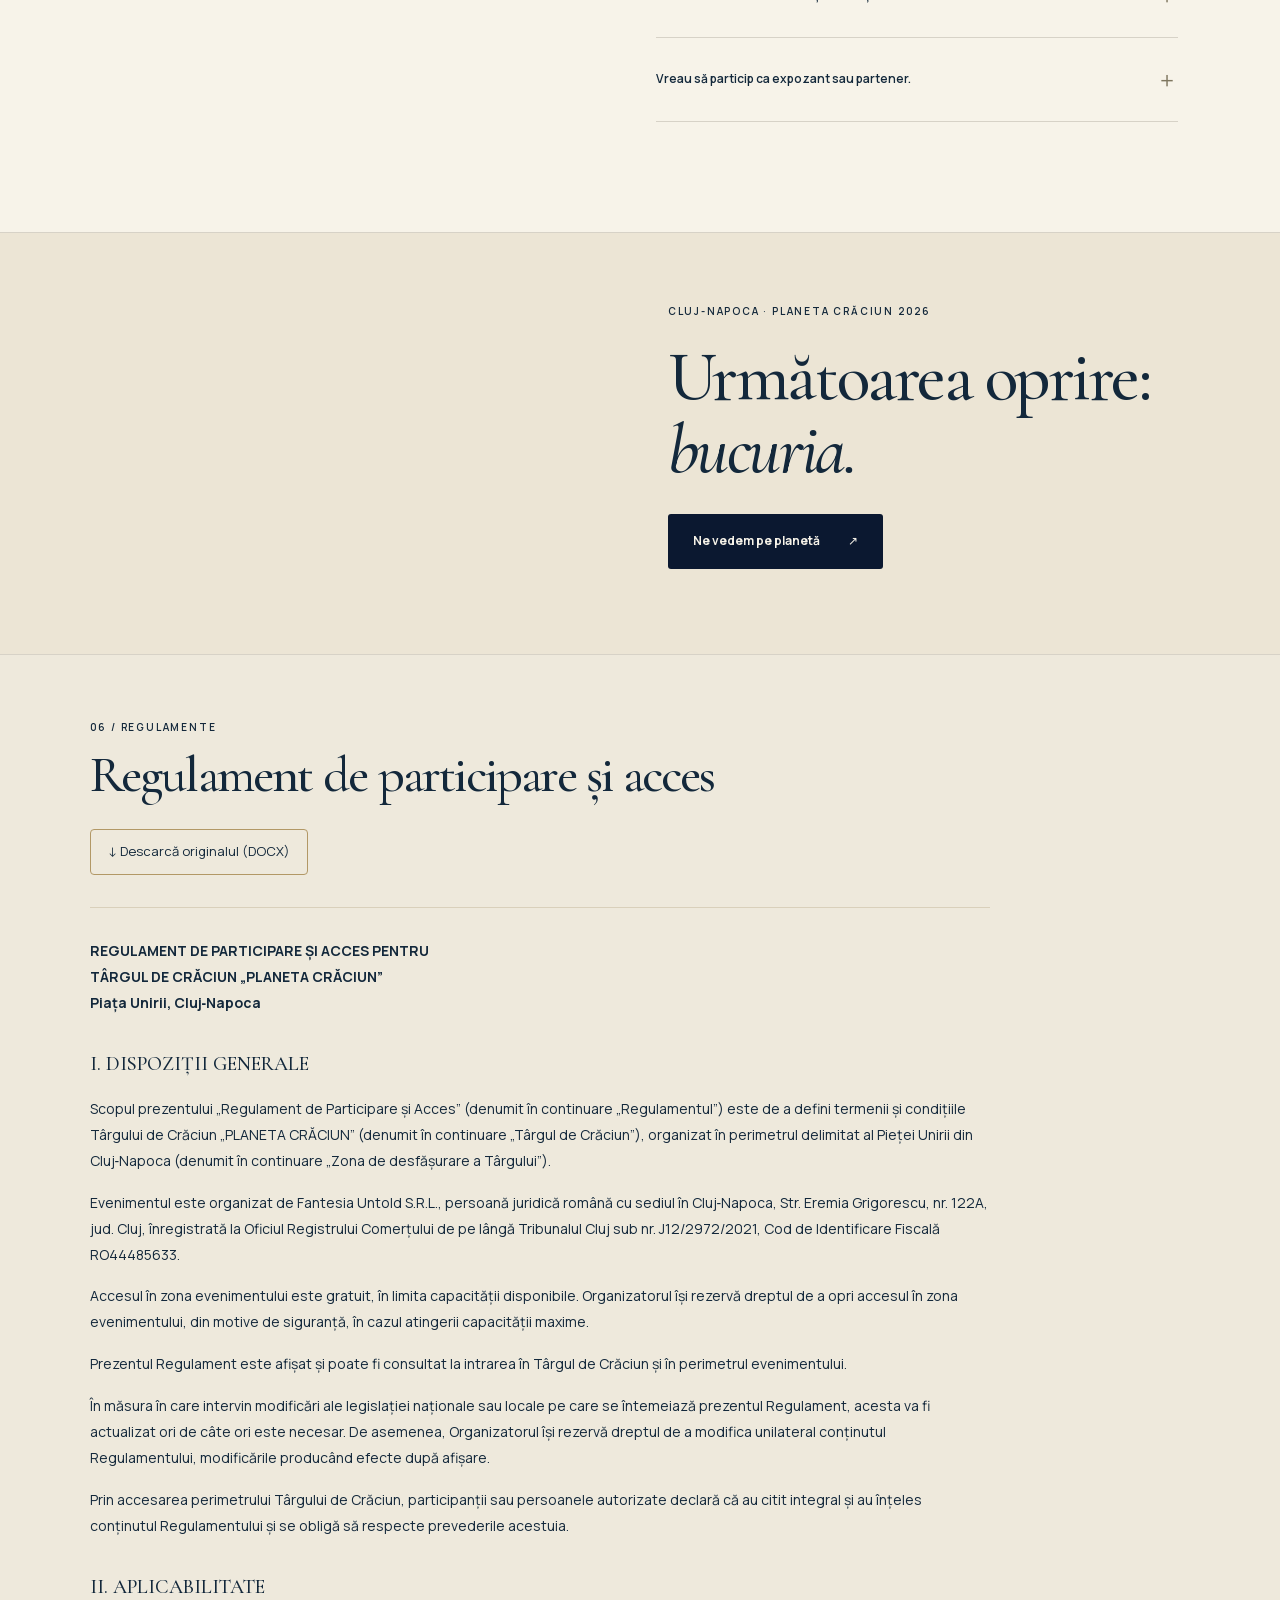
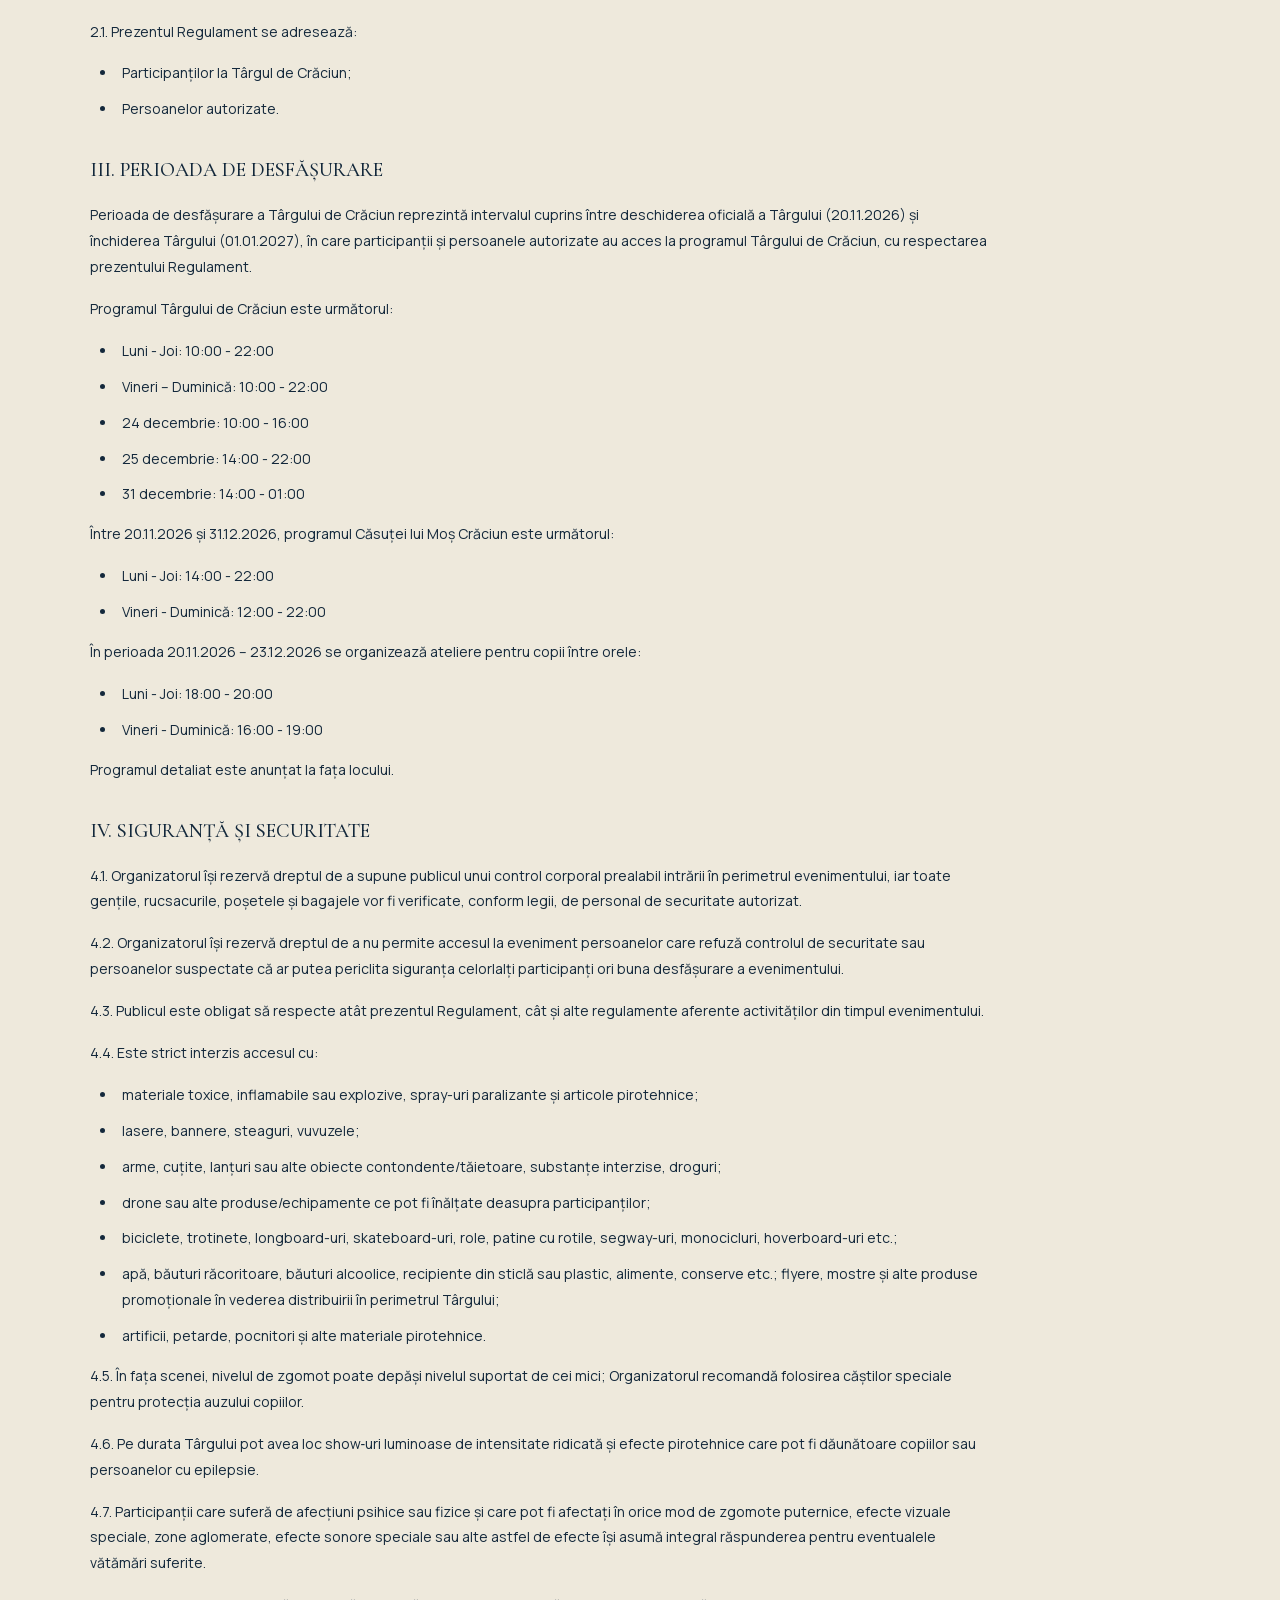
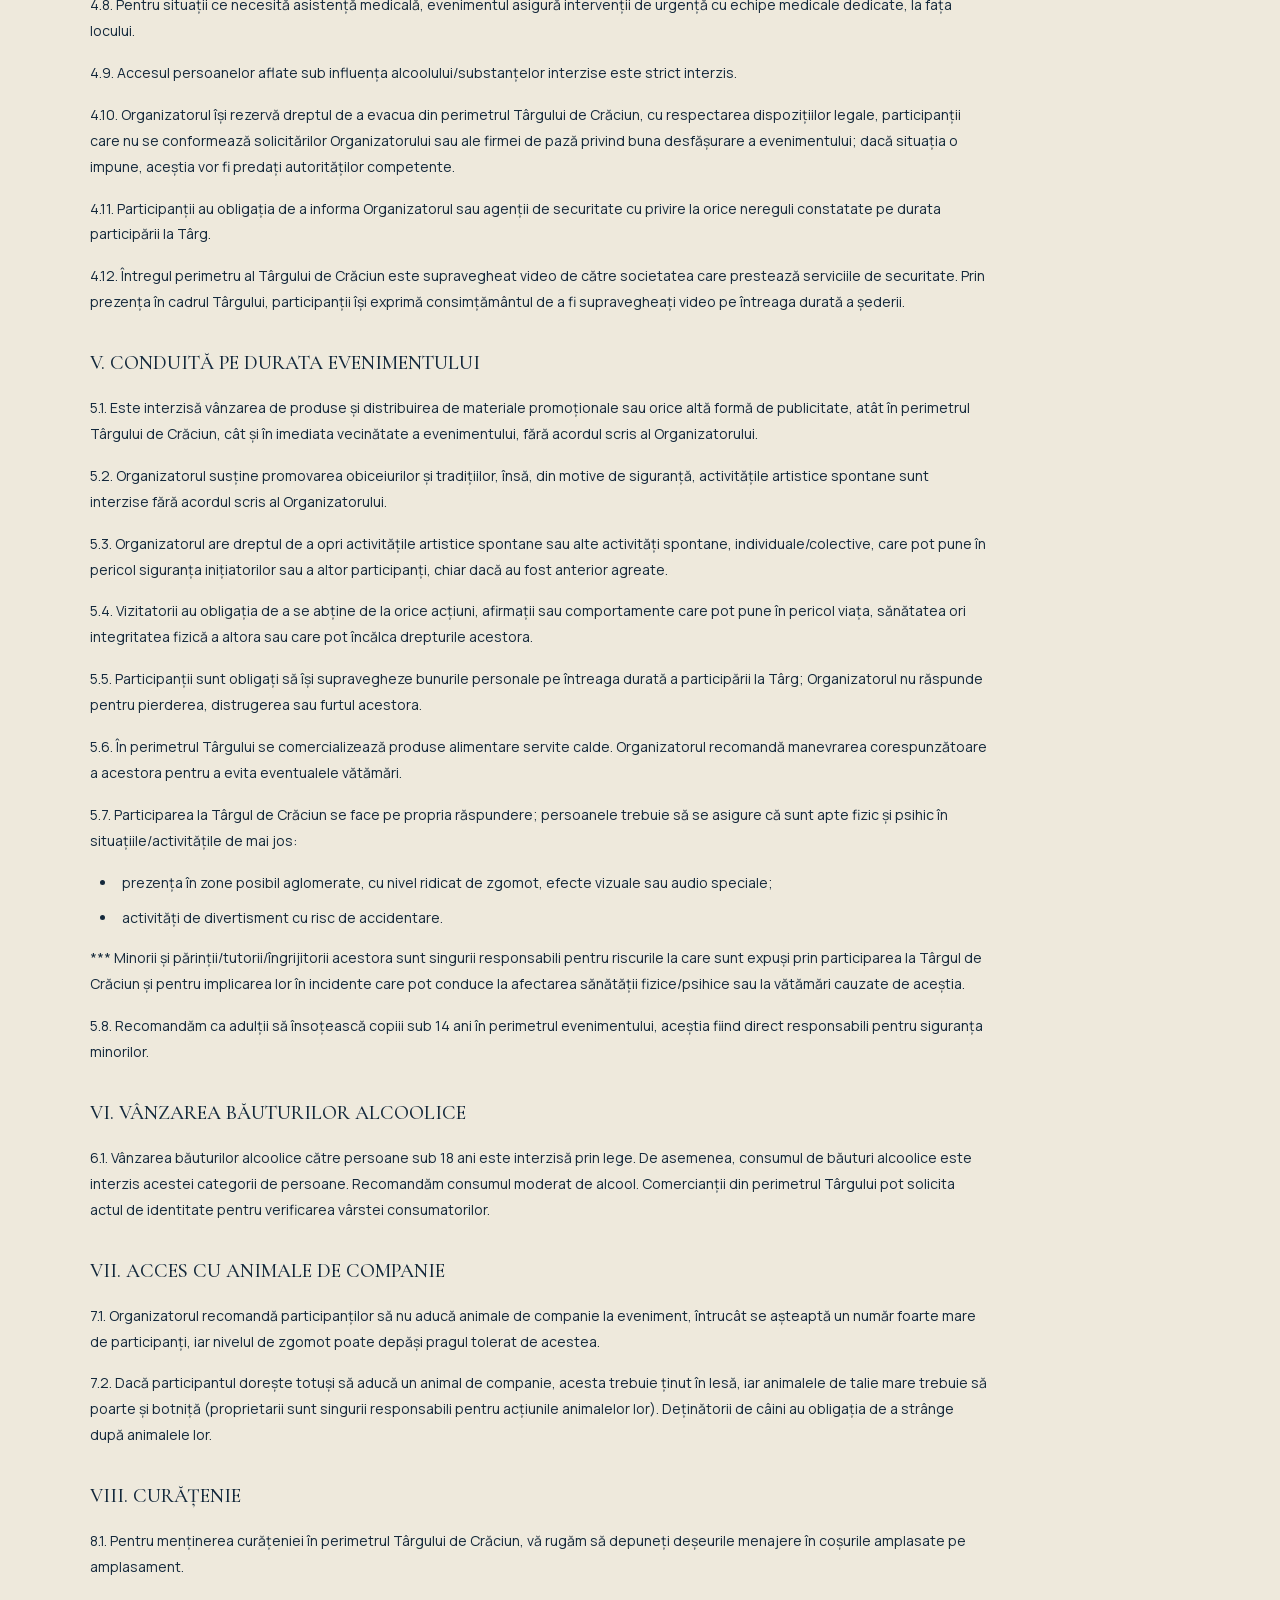
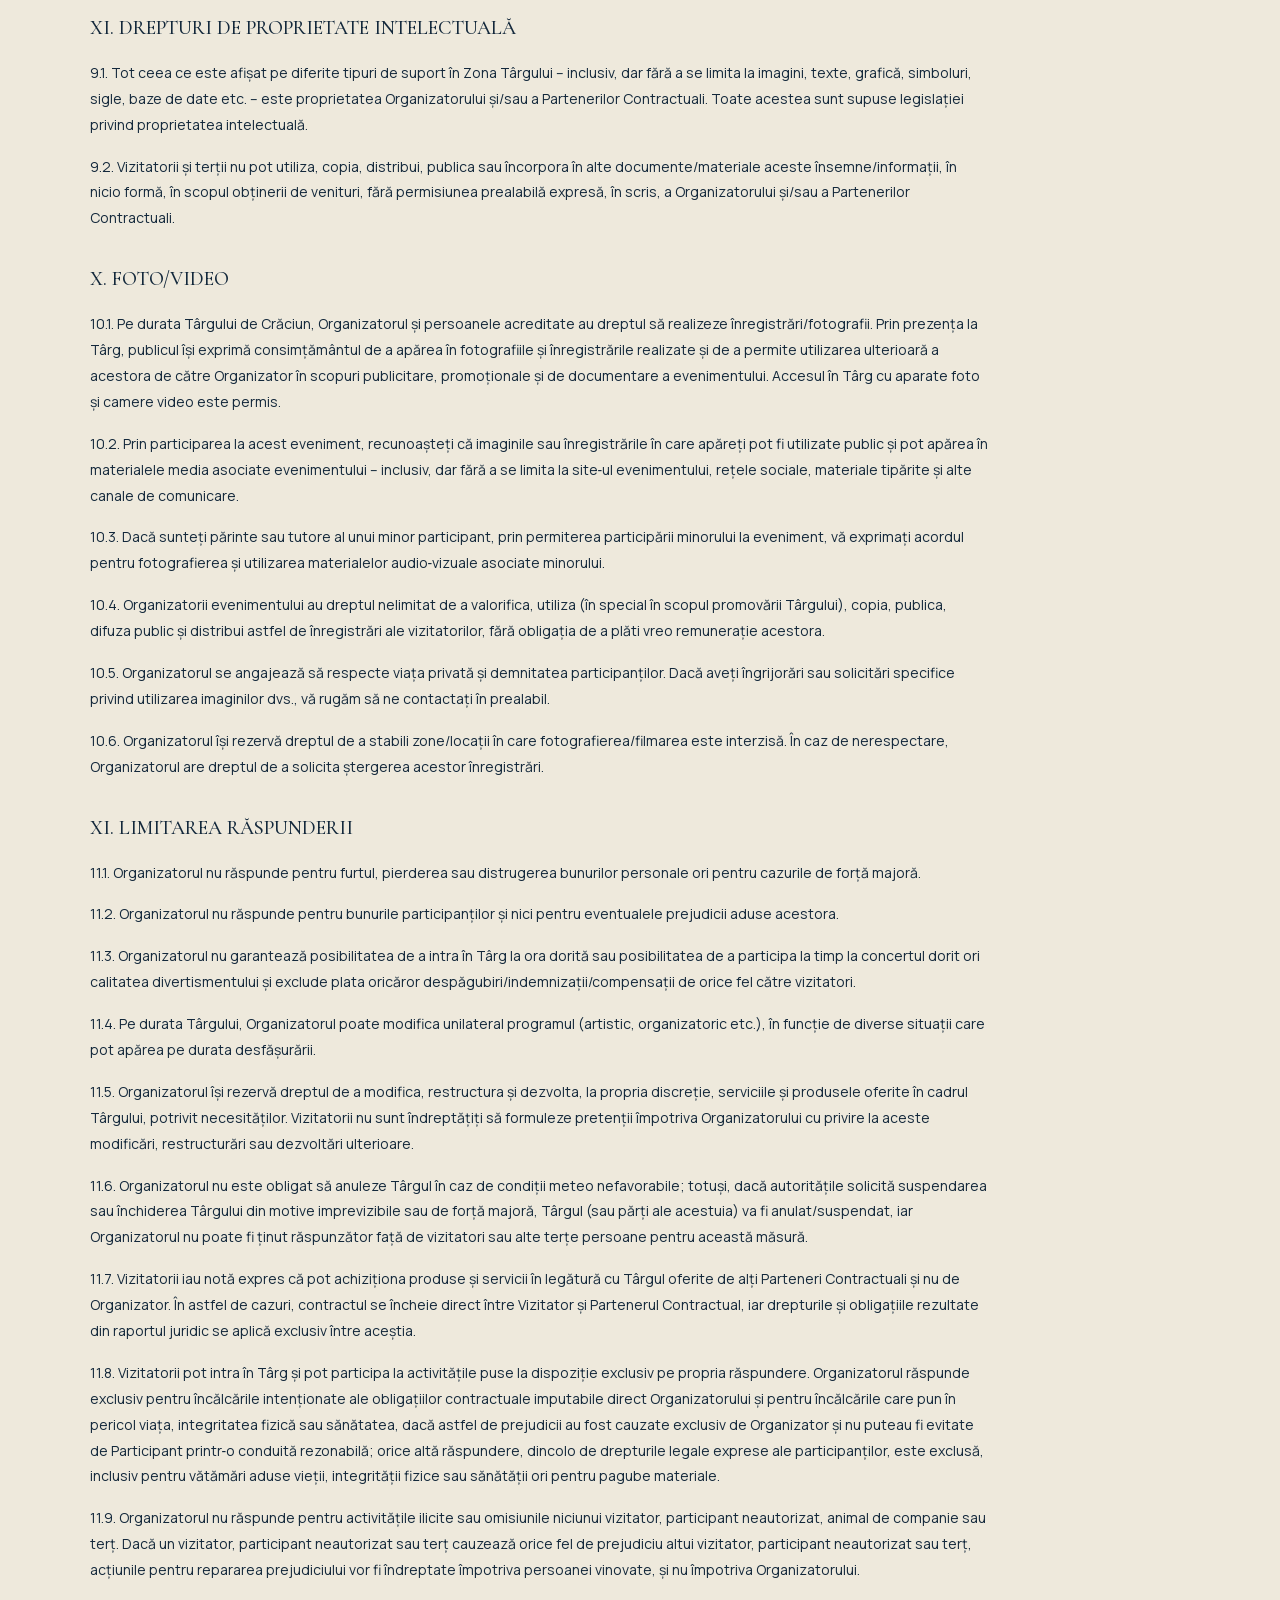
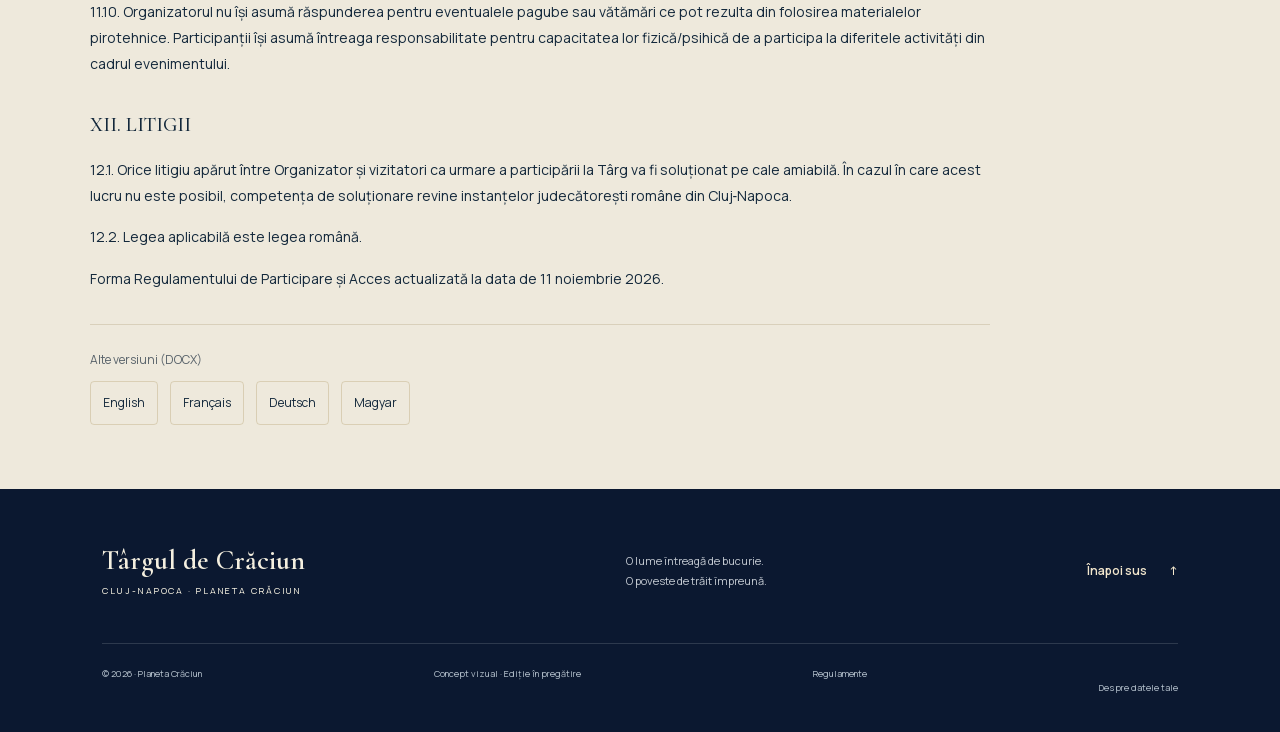
==== commit 67943222: "Update compact programme and supplied French regulations" ====
--- a/index.html
+++ b/index.html
@@ -5,7 +5,7 @@
 <meta http-equiv="Content-Security-Policy" content="default-src 'self'; script-src 'self'; style-src 'self'; font-src 'self'; img-src 'self' data:; object-src 'none'; base-uri 'none'; form-action 'none'"><meta name="referrer" content="strict-origin-when-cross-origin"><meta name="theme-color" content="#0b1830"><title>Planeta Crăciun 2026 | Târgul de Crăciun Cluj-Napoca</title>
 <meta name="description" content="Descoperă Planeta Crăciun, universul de poveste al Târgului de Crăciun din Cluj-Napoca. Experiențe, program și informații pentru vizita ta la ediția 2026.">
 <meta name="robots" content="noindex,nofollow"><meta property="og:type" content="website"><meta property="og:locale" content="ro_RO"><meta property="og:title" content="Planeta Crăciun — O lume întreagă de bucurie"><meta property="og:description" content="Târgul de Crăciun Cluj-Napoca • Ediția 2026"><meta property="og:image" content="https://saliery95.github.io/planeta-craciun-cluj-2026/assets/key-visual.webp">
-<link rel="icon" type="image/webp" href="assets/snowflake.webp"><link rel="preload" as="image" href="assets/hero-film-desktop-poster.webp?v=9" media="(min-width:561px)" fetchpriority="high"><link rel="preload" as="image" href="assets/hero-film-mobile-poster.webp?v=9" media="(max-width:560px)" fetchpriority="high"><link rel="stylesheet" href="fonts.css"><link rel="stylesheet" href="styles.css?v=11"><link rel="stylesheet" href="hero-film.css?v=9"><link rel="stylesheet" href="event-map.css?v=7"><script src="locales/ro.js?v=2ab56abb9f18" defer></script><script src="language-links.js?v=1" defer></script><script src="content.js?v=11" defer></script><script src="app.js?v=12" defer></script><script src="event-map.js?v=7" defer></script><script type="module" src="hero-film.js?v=9"></script>
+<link rel="icon" type="image/webp" href="assets/snowflake.webp"><link rel="preload" as="image" href="assets/hero-film-desktop-poster.webp?v=9" media="(min-width:561px)" fetchpriority="high"><link rel="preload" as="image" href="assets/hero-film-mobile-poster.webp?v=9" media="(max-width:560px)" fetchpriority="high"><link rel="stylesheet" href="fonts.css"><link rel="stylesheet" href="styles.css?v=12"><link rel="stylesheet" href="hero-film.css?v=9"><link rel="stylesheet" href="event-map.css?v=7"><script src="locales/ro.js?v=2ab56abb9f18" defer></script><script src="language-links.js?v=1" defer></script><script src="content.js?v=12" defer></script><script src="app.js?v=13" defer></script><script src="event-map.js?v=7" defer></script><script type="module" src="hero-film.js?v=9"></script>
 <link rel="stylesheet" href="language-switcher.css?v=1"><link rel="stylesheet" href="regulations.css?v=2"><!-- language-alternates --><link rel="alternate" hreflang="ro" href="index.html"><link rel="alternate" hreflang="en" href="en.html"><link rel="alternate" hreflang="fr" href="fr.html"><link rel="alternate" hreflang="hu" href="hu.html"><link rel="alternate" hreflang="de" href="de.html"><link rel="alternate" hreflang="x-default" href="index.html"><!-- /language-alternates --></head>
 <body>
 <a class="skip-link" href="#main">Sari la conținut</a>
@@ -19,7 +19,7 @@
 <section class="story section-pad" id="poveste" aria-labelledby="story-title"><div class="story-label"><span class="chapter-number">01 / POVESTEA</span><img src="assets/snowflake.webp" width="78" height="78" loading="lazy" alt=""></div><div class="story-copy reveal"><p class="eyebrow">PENTRU COPILUL DIN FIECARE DINTRE NOI</p><h2 id="story-title">Unele locuri se vizitează.<br>Altele <em>se simt.</em></h2><div class="story-bottom"><p>Mirosul de scorțișoară. Lumina care încălzește o seară rece. Mâna pe care o strângi puțin mai tare. Crăciunul e făcut din lucruri mici, care ajung să însemne totul.</p><p>Planeta Crăciun este invitația noastră să încetinești. Să privești în jur. Și să redescoperi, împreună cu oamenii tăi, bucuria de a fi aici.</p></div></div></section>
 <section class="experiences section-pad" id="experiente" aria-labelledby="experiences-title"><div class="section-heading reveal"><div><p class="eyebrow">02 / DESCOPERĂ UNIVERSUL</p><h2 id="experiences-title">Urmează-ți <em>bucuria.</em></h2></div><p>Fiecare poveste are un început.<br>Tu pe unde ai vrea să intri?</p></div><div class="experience-grid"><button class="experience-card card-wonder reveal" data-story="wonder"><div class="card-top"><span>PENTRU OAMENI MICI ȘI MARI</span><span aria-hidden="true">01</span></div><div class="card-art"><img src="assets/rocking-horse.webp" width="650" height="433" loading="lazy" alt="Căluț alb de poveste, cu detalii aurii"></div><div class="card-bottom"><div><h3>Înapoi în copilărie</h3><p>Ateliere zilnice în Căsuța Moșului.</p></div><span class="round-arrow" aria-hidden="true">↗</span></div></button><button class="experience-card card-taste reveal" data-story="taste"><div class="card-top"><span>AROME CARE ADUC OAMENII APROAPE</span><span aria-hidden="true">02</span></div><div class="card-art"><img src="assets/cottage.webp" width="650" height="600" loading="lazy" alt="Căsuță de turtă dulce luminată, acoperită de zăpadă"></div><div class="card-bottom"><div><h3>Gustul sărbătorilor</h3><p>O pauză dulce. O amintire caldă.</p></div><span class="round-arrow" aria-hidden="true">↗</span></div></button><button class="experience-card card-gift reveal" data-story="gift"><div class="card-top"><span>BUCURIE DĂRUITĂ MAI DEPARTE</span><span aria-hidden="true">03</span></div><div class="card-art"><img src="assets/gift.webp" width="493" height="500" loading="lazy" alt="Cadou crem, cu panglică aurie și verde"></div><div class="card-bottom"><div><h3>Daruri cu poveste</h3><p>Lucruri alese cu gândul la cineva.</p></div><span class="round-arrow" aria-hidden="true">↗</span></div></button></div><p class="section-footnote">Ateliere zilnice în Căsuța Moșului, pentru cei mici și nu numai. Descoperă programul pe zile în secțiunea Program. Intervalele orare vor fi anunțate ulterior.</p></section>
 <section class="interlude" aria-label="Bucuria de a fi împreună"><img src="assets/winter-landscape.webp" alt="Peisaj ilustrat de iarnă cu pădure înzăpezită și lumină aurie" loading="lazy" width="1670" height="941"><div class="interlude-copy reveal"><p class="eyebrow light">MAI APROAPE UNII DE ALȚII</p><p class="interlude-title">Cel mai frumos loc<br>e <em>împreună.</em></p><a class="text-link light-link" href="#vizita">Fă loc unei seri de poveste <span aria-hidden="true">↗</span></a></div></section>
-<section class="program section-pad" id="program" aria-labelledby="program-title"><div class="section-heading reveal"><div><p class="eyebrow">03 / AGENDA PLANETEI</p><h2 id="program-title" tabindex="-1">Seri care devin <em>amintiri.</em></h2></div><p>Ateliere în Căsuța Moșului, pentru cei mici și nu numai.<br>20 noiembrie – 23 decembrie · Orele se anunță în curând.</p></div><div class="program-controls" aria-label="Filtrează programul"><div class="filter-group" role="group" aria-label="Categorii de activități"><button class="filter active" aria-pressed="true" data-category="all">Tot programul</button><button class="filter" aria-pressed="false" data-category="music">Muzică</button><button class="filter" aria-pressed="false" data-category="kids">Pentru copii</button><button class="filter" aria-pressed="false" data-category="special">Momente speciale</button></div><label class="date-label">Alege ziua <input type="date" id="program-date" aria-label="Alege ziua pentru program"></label></div><div class="program-results" id="program-results" aria-live="polite" aria-atomic="true"></div><p class="program-note">Programul pe zile este disponibil. Intervalele orare ale atelierelor și întâlnirilor vor fi completate ulterior.</p></section>
+<section class="program section-pad" id="program" aria-labelledby="program-title"><div class="section-heading reveal"><div><p class="eyebrow">03 / AGENDA PLANETEI</p><h2 id="program-title" tabindex="-1">Seri care devin <em>amintiri.</em></h2></div><p>Concerte, ateliere și bucurii de descoperit.<br>Alege ce vrei să trăiești pe Planeta Crăciun.</p></div><div class="program-controls"><div class="filter-group" role="tablist" aria-label="Descoperă programul"><button id="tab-music" class="filter active" role="tab" aria-selected="true" aria-controls="program-results" data-category="music">Muzică</button><button id="tab-kids" class="filter" role="tab" aria-selected="false" aria-controls="program-results" tabindex="-1" data-category="kids">Căsuța Moșului</button><button id="tab-special" class="filter" role="tab" aria-selected="false" aria-controls="program-results" tabindex="-1" data-category="special">Momente speciale</button><button id="tab-campaigns" class="filter" role="tab" aria-selected="false" aria-controls="program-results" tabindex="-1" data-category="campaigns">Campanii</button><button id="tab-attractions" class="filter" role="tab" aria-selected="false" aria-controls="program-results" tabindex="-1" data-category="attractions">Atracții</button></div></div><div class="program-days" id="program-days" hidden><button id="program-prev" class="day-step" aria-label="Ziua anterioară">←</button><label class="date-label">Alege ziua <input type="date" id="program-date" min="2026-11-20" max="2026-12-23" value="2026-11-20" aria-label="Alege ziua pentru program"></label><button id="program-next" class="day-step" aria-label="Ziua următoare">→</button></div><div class="program-results" id="program-results" role="tabpanel" aria-labelledby="tab-music" tabindex="0"></div><p class="program-note" id="program-note"></p></section>
 <section class="event-map-section" id="vizita" aria-labelledby="dm-title"><div id="pc-drawn-map" aria-labelledby="dm-title" data-zoomed="false">
  <header class="dm-heading"><p class="dm-eyebrow">04 / NE VEDEM PE PLANETĂ</p><h2 id="dm-title">Explorează Planeta Crăciun.</h2><p class="dm-location">Piața Unirii · Cluj-Napoca</p></header>
  <div class="dm-viewport">
@@ -309,7 +309,7 @@
  <div class="dm-detail" aria-live="polite"><div class="dm-detail-head"><h3></h3><span class="dm-kind"></span></div><p class="dm-description"></p></div>
  <p class="dm-foot">A: acces la capătul șirurilor de căsuțe · B și C: celelalte puncte de acces</p>
 </div></section>
-<section class="faq section-pad" id="intrebari" aria-labelledby="faq-title"><div class="faq-heading"><p class="eyebrow">05 / BINE DE ȘTIUT</p><h2 id="faq-title">Un pic de claritate.<br>Mai multă <em>bucurie.</em></h2><img src="assets/teddy.webp" alt="Ursuleț de pluș cu fular verde" width="375" height="450" loading="lazy"></div><div class="faq-list"><details><summary>Când și unde are loc ediția 2026?<span aria-hidden="true">＋</span></summary><p>Târgul se desfășoară în Piața Unirii din Cluj-Napoca, între 20 noiembrie 2026 și 1 ianuarie 2027. Programul atelierelor este disponibil pentru 20 noiembrie – 23 decembrie; intervalul exact al fiecărui atelier va fi completat ulterior.</p></details><details><summary>Care sunt tarifele de acces și ale atracțiilor?<span aria-hidden="true">＋</span></summary><p>Accesul în târg este gratuit, în limita capacității disponibile, conform regulamentului de participare și acces. Tarifele atracțiilor și ale activităților cu plată nu sunt încă publicate pe acest site.</p></details><details><summary>Unde găsesc programul pentru copii?<span aria-hidden="true">＋</span></summary><p>În secțiunea Program, alege filtrul „Pentru copii” sau o zi. Găsești aici atelierele din Căsuța Moșului și întâlnirile cu Moș Crăciun, între 20 noiembrie și 23 decembrie. Intervalele orare vor fi anunțate ulterior.</p><a class="text-link" href="#program">Mergi la program <span aria-hidden="true">↗</span></a></details><details><summary>Cum verific accesibilitatea și facilitățile?<span aria-hidden="true">＋</span></summary><p>Poziția grupului sanitar și punctele de acces apar pe hartă. Detaliile despre rutele accesibile, accesul cu cărucior și condițiile de utilizare a facilităților vor fi completate înainte de deschidere.</p></details><details><summary>Vreau să particip ca expozant sau partener.<span aria-hidden="true">＋</span></summary><p>Condițiile de participare și datele de contact ale echipei pentru ediția 2026 vor fi anunțate aici. Acest site nu preia încă înscrieri și nu colectează solicitări.</p></details></div></section>
+<section class="faq section-pad" id="intrebari" aria-labelledby="faq-title"><div class="faq-heading"><p class="eyebrow">05 / BINE DE ȘTIUT</p><h2 id="faq-title">Un pic de claritate.<br>Mai multă <em>bucurie.</em></h2><img src="assets/teddy.webp" alt="Ursuleț de pluș cu fular verde" width="375" height="450" loading="lazy"></div><div class="faq-list"><details><summary>Când și unde are loc ediția 2026?<span aria-hidden="true">＋</span></summary><p>Târgul se desfășoară în Piața Unirii din Cluj-Napoca, între 20 noiembrie 2026 și 1 ianuarie 2027. Programul atelierelor este disponibil pentru 20 noiembrie – 23 decembrie; intervalul exact al fiecărui atelier va fi completat ulterior.</p></details><details><summary>Care sunt tarifele de acces și ale atracțiilor?<span aria-hidden="true">＋</span></summary><p>Accesul în târg este gratuit, în limita capacității disponibile, conform regulamentului de participare și acces. Tarifele atracțiilor și ale activităților cu plată nu sunt încă publicate pe acest site.</p></details><details><summary>Unde găsesc programul pentru copii?<span aria-hidden="true">＋</span></summary><p>În secțiunea Program, alege „Căsuța Moșului” și ziua dorită. Găsești aici atelierele și întâlnirile cu Moș Crăciun, între 20 noiembrie și 23 decembrie. Intervalele orare vor fi anunțate ulterior.</p><a class="text-link" href="#program">Mergi la program <span aria-hidden="true">↗</span></a></details><details><summary>Cum verific accesibilitatea și facilitățile?<span aria-hidden="true">＋</span></summary><p>Poziția grupului sanitar și punctele de acces apar pe hartă. Detaliile despre rutele accesibile, accesul cu cărucior și condițiile de utilizare a facilităților vor fi completate înainte de deschidere.</p></details><details><summary>Vreau să particip ca expozant sau partener.<span aria-hidden="true">＋</span></summary><p>Condițiile de participare și datele de contact ale echipei pentru ediția 2026 vor fi anunțate aici. Acest site nu preia încă înscrieri și nu colectează solicitări.</p></details></div></section>
 <section class="closing"><img src="assets/train.webp" width="850" height="455" alt="Trenuleț de poveste verde și auriu" loading="lazy"><div><p class="eyebrow">CLUJ-NAPOCA · PLANETA CRĂCIUN 2026</p><h2>Următoarea oprire:<br><em>bucuria.</em></h2><a class="button dark" href="#vizita">Ne vedem pe planetă <span aria-hidden="true">↗</span></a></div></section>
 <section class="regulations-section" id="regulamente" aria-labelledby="rules-title"><p class="eyebrow">06 / REGULAMENTE</p><h2 id="rules-title">Regulament de participare și acces</h2><!-- rules-content --><a class="rules-download" href="assets/regulations/ro.docx" download="Planeta-Craciun-Regulament-RO.docx">↓ Descarcă originalul (DOCX)</a><article class="rules-document rules-inline" lang="ro" aria-labelledby="rules-title"><p><strong>REGULAMENT DE PARTICIPARE ȘI ACCES PENTRU<br />
 TÂRGUL DE CRĂCIUN „PLANETA CRĂCIUN”<br />
@@ -416,7 +416,7 @@
 <p>12.1. Orice litigiu apărut între Organizator și vizitatori ca urmare a participării la Târg va fi soluționat pe cale amiabilă. În cazul în care acest lucru nu este posibil, competența de soluționare revine instanțelor judecătorești române din Cluj‑Napoca.</p>
 <p>12.2. Legea aplicabilă este legea română.</p>
 <p>Forma Regulamentului de Participare și Acces actualizată la data de 11 noiembrie 2026.</p>
-</article><div class="rules-originals"><p>Alte versiuni (DOCX)</p><nav aria-label="Descarcă regulamentul în altă limbă"><a href="assets/regulations/en.docx" download="Planeta-Craciun-Regulament-EN.docx" hreflang="en" lang="en">English</a><a href="assets/regulations/it.docx" download="Planeta-Craciun-Regulament-IT.docx" hreflang="it" lang="it">Italiano</a><a href="assets/regulations/de.docx" download="Planeta-Craciun-Regulament-DE.docx" hreflang="de" lang="de">Deutsch</a><a href="assets/regulations/hu.docx" download="Planeta-Craciun-Regulament-HU.docx" hreflang="hu" lang="hu">Magyar</a></nav></div><!-- /rules-content --></section>
+</article><div class="rules-originals"><p>Alte versiuni (DOCX)</p><nav aria-label="Descarcă regulamentul în altă limbă"><a href="assets/regulations/en.docx" download="Planeta-Craciun-Regulament-EN.docx" hreflang="en" lang="en">English</a><a href="assets/regulations/fr.docx" download="Planeta-Craciun-Regulament-FR.docx" hreflang="fr" lang="fr">Français</a><a href="assets/regulations/de.docx" download="Planeta-Craciun-Regulament-DE.docx" hreflang="de" lang="de">Deutsch</a><a href="assets/regulations/hu.docx" download="Planeta-Craciun-Regulament-HU.docx" hreflang="hu" lang="hu">Magyar</a></nav></div><!-- /rules-content --></section>
 </main><footer class="site-footer"><div class="footer-top"><a class="brand" href="#top"><span class="brand-title">Târgul de Crăciun</span><span class="brand-detail">CLUJ-NAPOCA · PLANETA CRĂCIUN</span></a><p>O lume întreagă de bucurie.<br>O poveste de trăit împreună.</p><a class="text-link light-link" href="#top">Înapoi sus <span aria-hidden="true">↑</span></a></div><div class="footer-bottom"><span>© 2026 · Planeta Crăciun</span><span>Concept vizual · Ediție în pregătire</span><a class="footer-regulations" href="#regulamente">Regulamente</a><button class="footer-privacy" data-story="privacy">Despre datele tale</button></div></footer>
 <dialog id="story-dialog" aria-labelledby="dialog-title"><button class="dialog-close" aria-label="Închide detaliile">Închide <span aria-hidden="true">×</span></button><div id="dialog-content"></div></dialog><div class="toast" id="toast" role="status" hidden></div><noscript><p class="noscript">Poți explora povestea și informațiile de pe pagină. Filtrele, detaliile experiențelor și interacțiunile cu harta necesită JavaScript.</p></noscript>
 </body></html>
--- a/styles.css
+++ b/styles.css
@@ -24,3 +24,10 @@
 .event-time{font-size:10px;color:var(--muted);margin-top:5px}
 @media(max-width:900px){.event-row{grid-template-columns:145px minmax(0,1fr);gap:12px 22px}.event-venue{grid-column:2}}
 @media(max-width:560px){.event-row{grid-template-columns:minmax(0,1fr);gap:12px;padding:24px 0}.event-venue{grid-column:auto}.event-date{display:flex;align-items:baseline;gap:12px;flex-wrap:wrap}.event-weekday{margin-top:0}.event-row h3{font-size:30px}.event-venue p{display:inline}.event-time:before{content:' · ';white-space:pre}}
+/* Compact programme: independent views, one workshop day at a time. */
+.program-controls .filter-group{width:100%;gap:8px}.program-controls .filter{font-size:12px;min-height:46px;padding:12px 18px;white-space:normal}
+.program-days{display:flex;justify-content:center;align-items:center;gap:18px;padding:25px 0 10px}.program-days[hidden]{display:none}.day-step{border:1px solid var(--line);background:transparent;border-radius:50%;width:44px;height:44px;font-size:20px;flex-shrink:0}.day-step:disabled{opacity:.35;cursor:default}.program-days .date-label{gap:15px}
+.concert-grid{display:grid;grid-template-columns:repeat(2,minmax(0,1fr));column-gap:35px}.concert-grid .event-row{grid-template-columns:minmax(0,1fr) auto;gap:12px;padding:25px 0}.concert-grid .event-date{grid-column:1/-1;display:flex;gap:12px;flex-wrap:wrap;align-items:baseline}.concert-grid .event-weekday{margin:0}.concert-grid .event-venue{grid-column:auto;text-align:right}.concert-grid .event-row h3{font-size:34px}.program-results{padding-top:18px}.program-results:focus-visible{outline:2px solid #b67516;outline-offset:8px}
+.agenda-grid{display:grid;grid-template-columns:repeat(3,minmax(0,1fr));gap:18px;padding:15px 0 25px}.agenda-card{padding:25px;border:1px solid var(--line);background:#f0ece2;border-radius:4px;min-width:0}.agenda-card h3{font-size:32px;line-height:1.1;margin:8px 0 14px;overflow-wrap:anywhere}.agenda-card>p:not(.event-kind){font-size:13px;color:var(--muted)}.santa-dates{padding-left:18px;margin-bottom:0;font-size:13px}.lights-show{display:grid;grid-template-columns:1fr 1fr;background:var(--navy);color:var(--cream);margin:12px 0 22px;border-radius:4px;overflow:hidden}.lights-show figure{margin:0;position:relative;min-height:330px}.lights-show img{width:100%;height:100%;object-fit:cover;position:absolute;inset:0}.lights-show figcaption{position:absolute;bottom:0;left:0;padding:7px 12px;background:#0b1830dc;font-size:10px}.lights-copy{padding:35px}.lights-copy h3{font-family:Manrope,Arial,sans-serif;font-size:24px;line-height:1.25;letter-spacing:.02em;margin:12px 0 16px;font-weight:600}.lights-copy>p{font-size:13px}.lights-copy .event-kind{color:var(--gold)}.show-times{list-style:none;display:grid;grid-template-columns:1fr 1fr;gap:8px;padding:0;margin:24px 0 0}.show-times li{padding:10px 8px;border:1px solid #edcc8650;border-radius:3px;text-align:center;white-space:nowrap;font-size:12px;font-variant-numeric:tabular-nums}
+@media(max-width:1000px){.agenda-grid{grid-template-columns:repeat(2,minmax(0,1fr))}.lights-copy{padding:25px}.show-times{grid-template-columns:1fr}.lights-show figure{min-height:380px}}
+@media(max-width:600px){.program-controls .filter-group{display:grid;grid-template-columns:1fr 1fr;gap:6px}.program-controls .filter{padding:10px 9px;font-size:11px}.program-controls .filter:last-child{grid-column:1/-1}.concert-grid{grid-template-columns:1fr}.concert-grid .event-row h3{font-size:32px}.agenda-grid{grid-template-columns:1fr;gap:12px}.agenda-card{padding:22px}.lights-show{grid-template-columns:1fr}.lights-show figure{min-height:230px}.lights-copy{padding:25px}.show-times{grid-template-columns:1fr 1fr}.program-days{gap:10px}.program-days .date-label{flex-direction:column;gap:4px;width:auto}.program-days input{max-width:180px}.program-note{font-size:12px}}
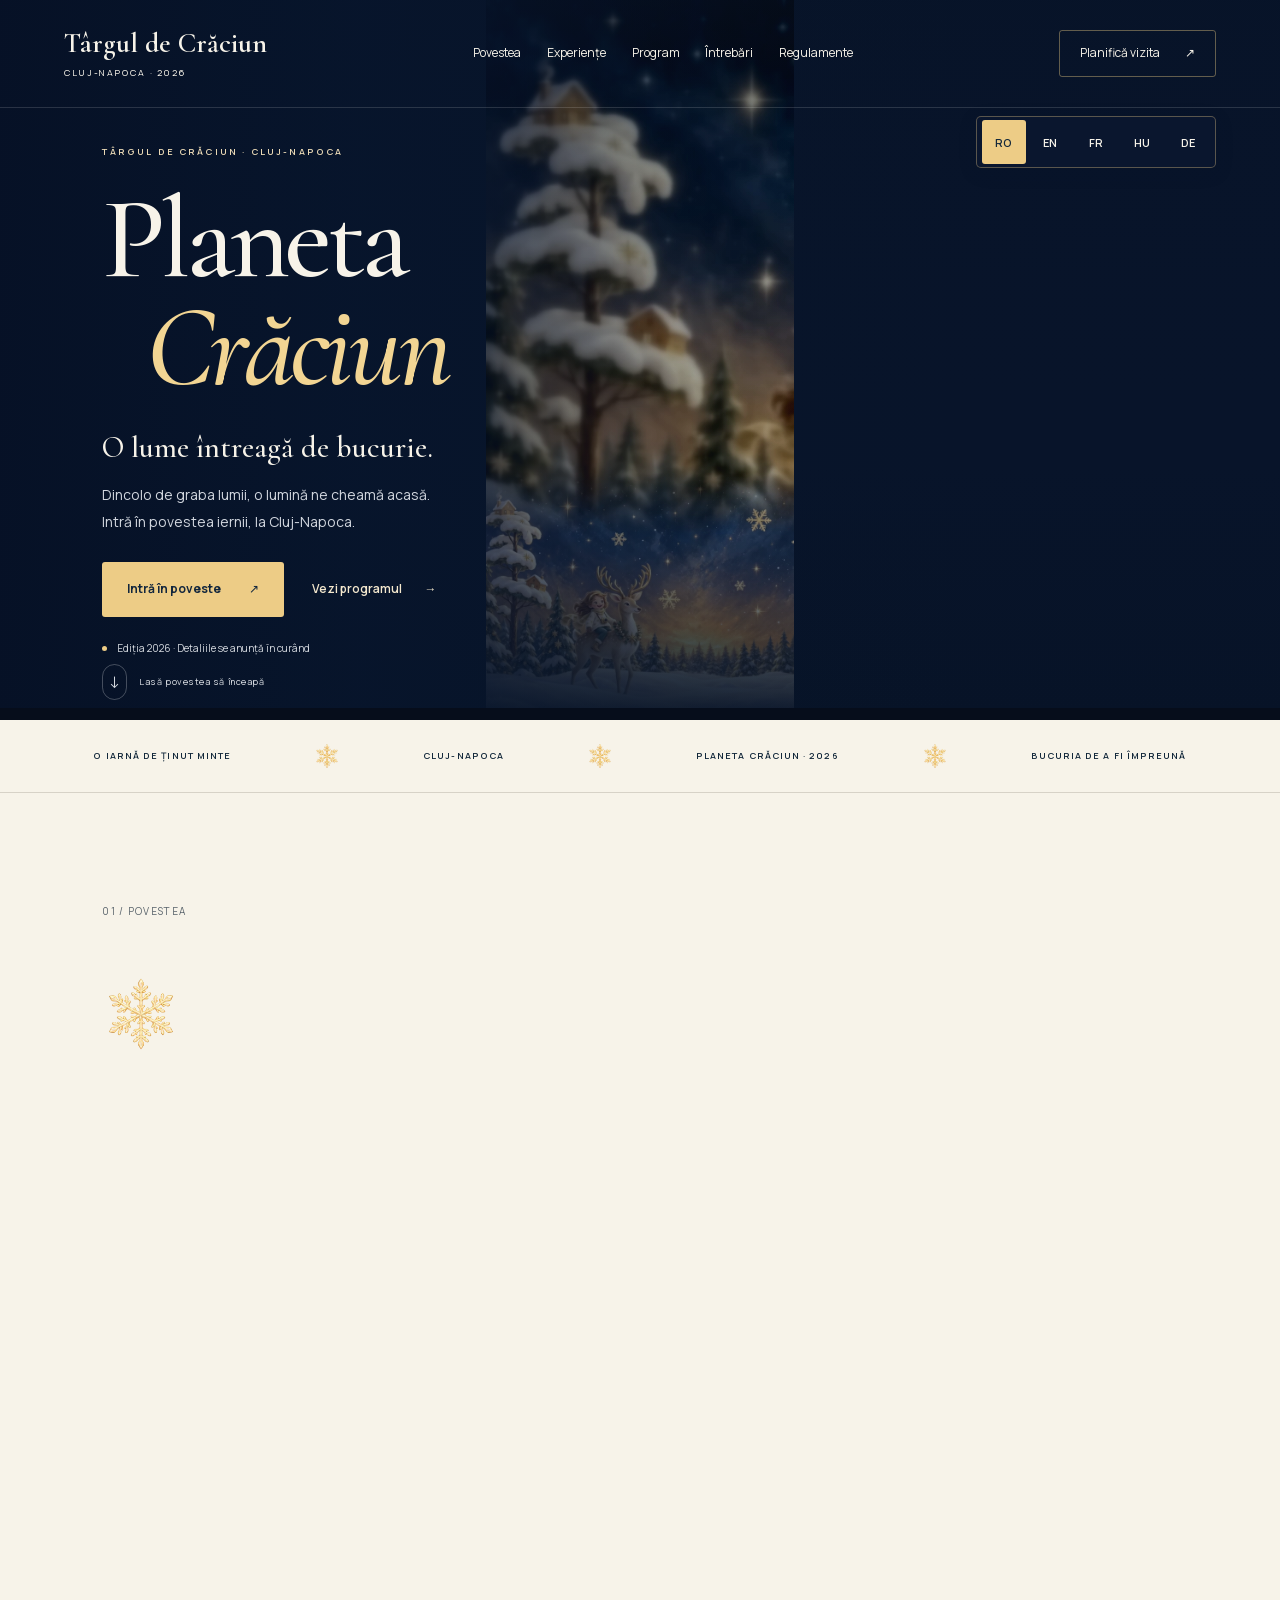
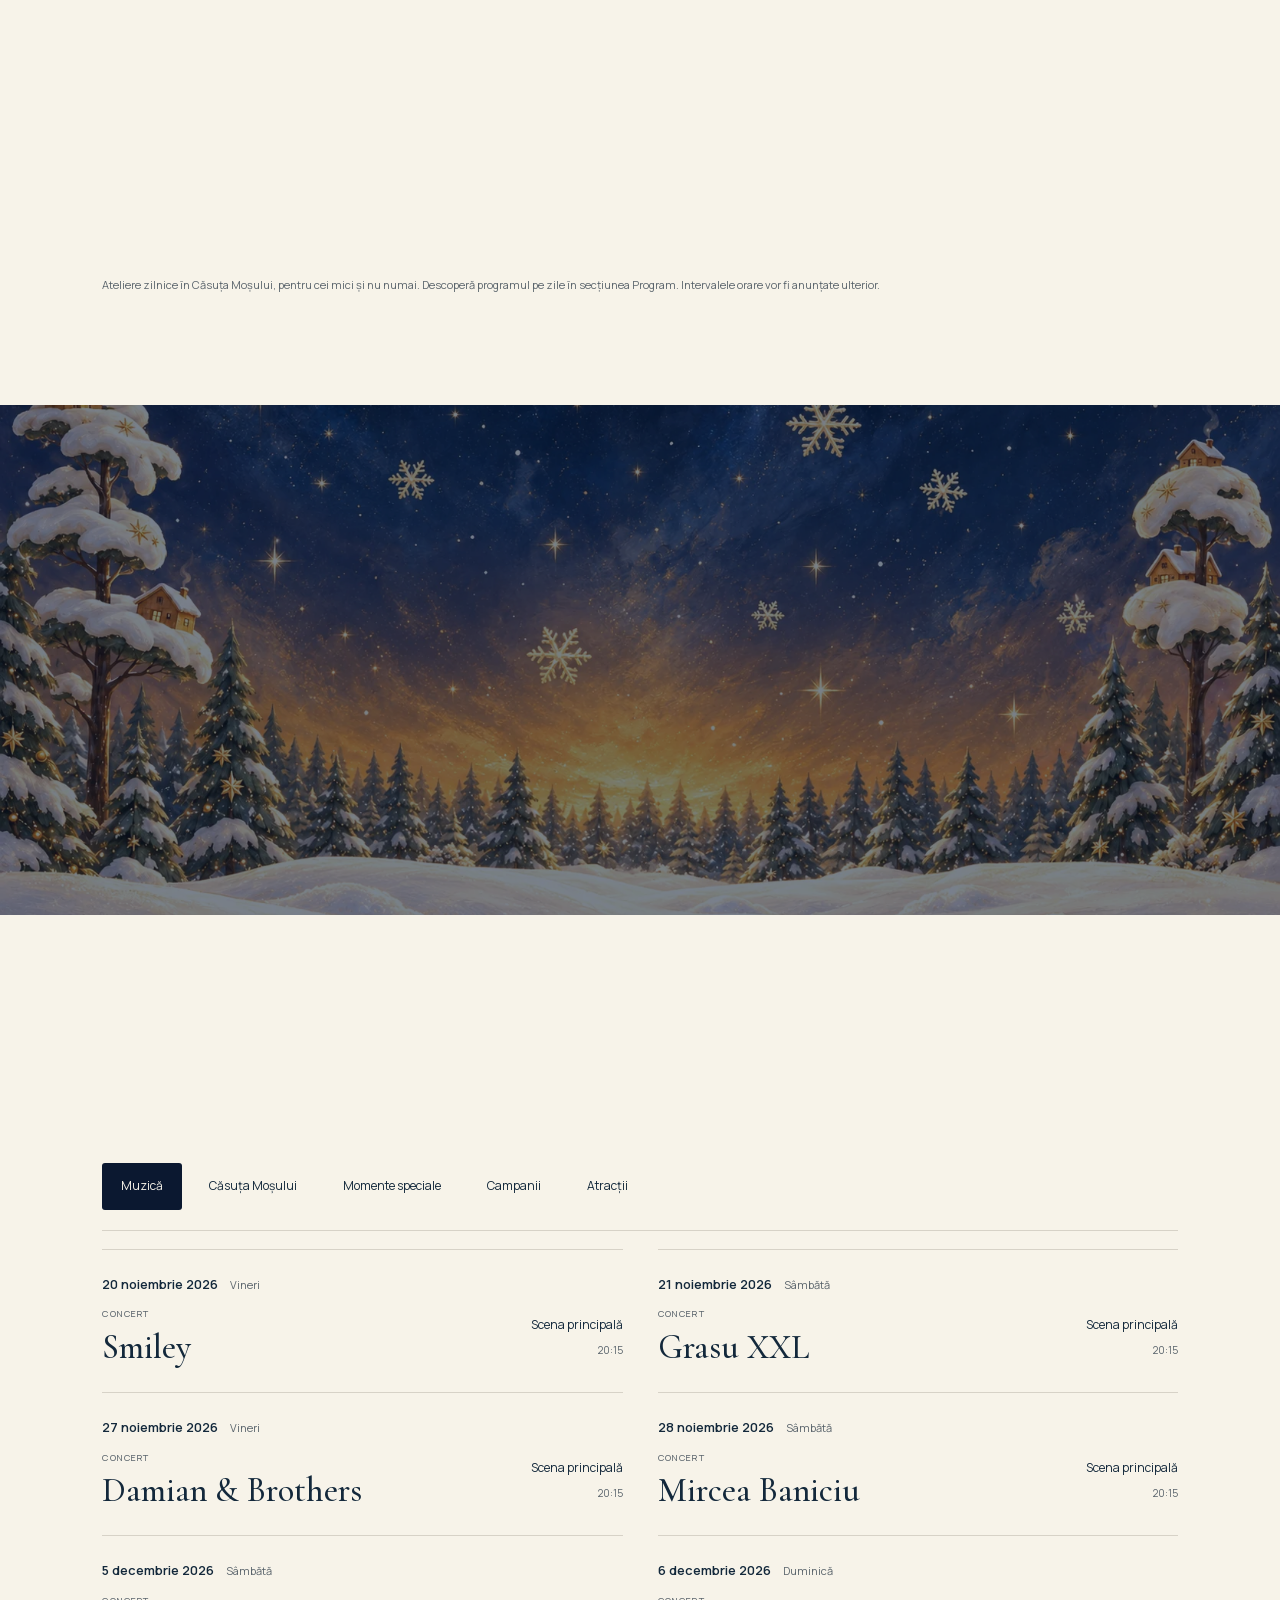
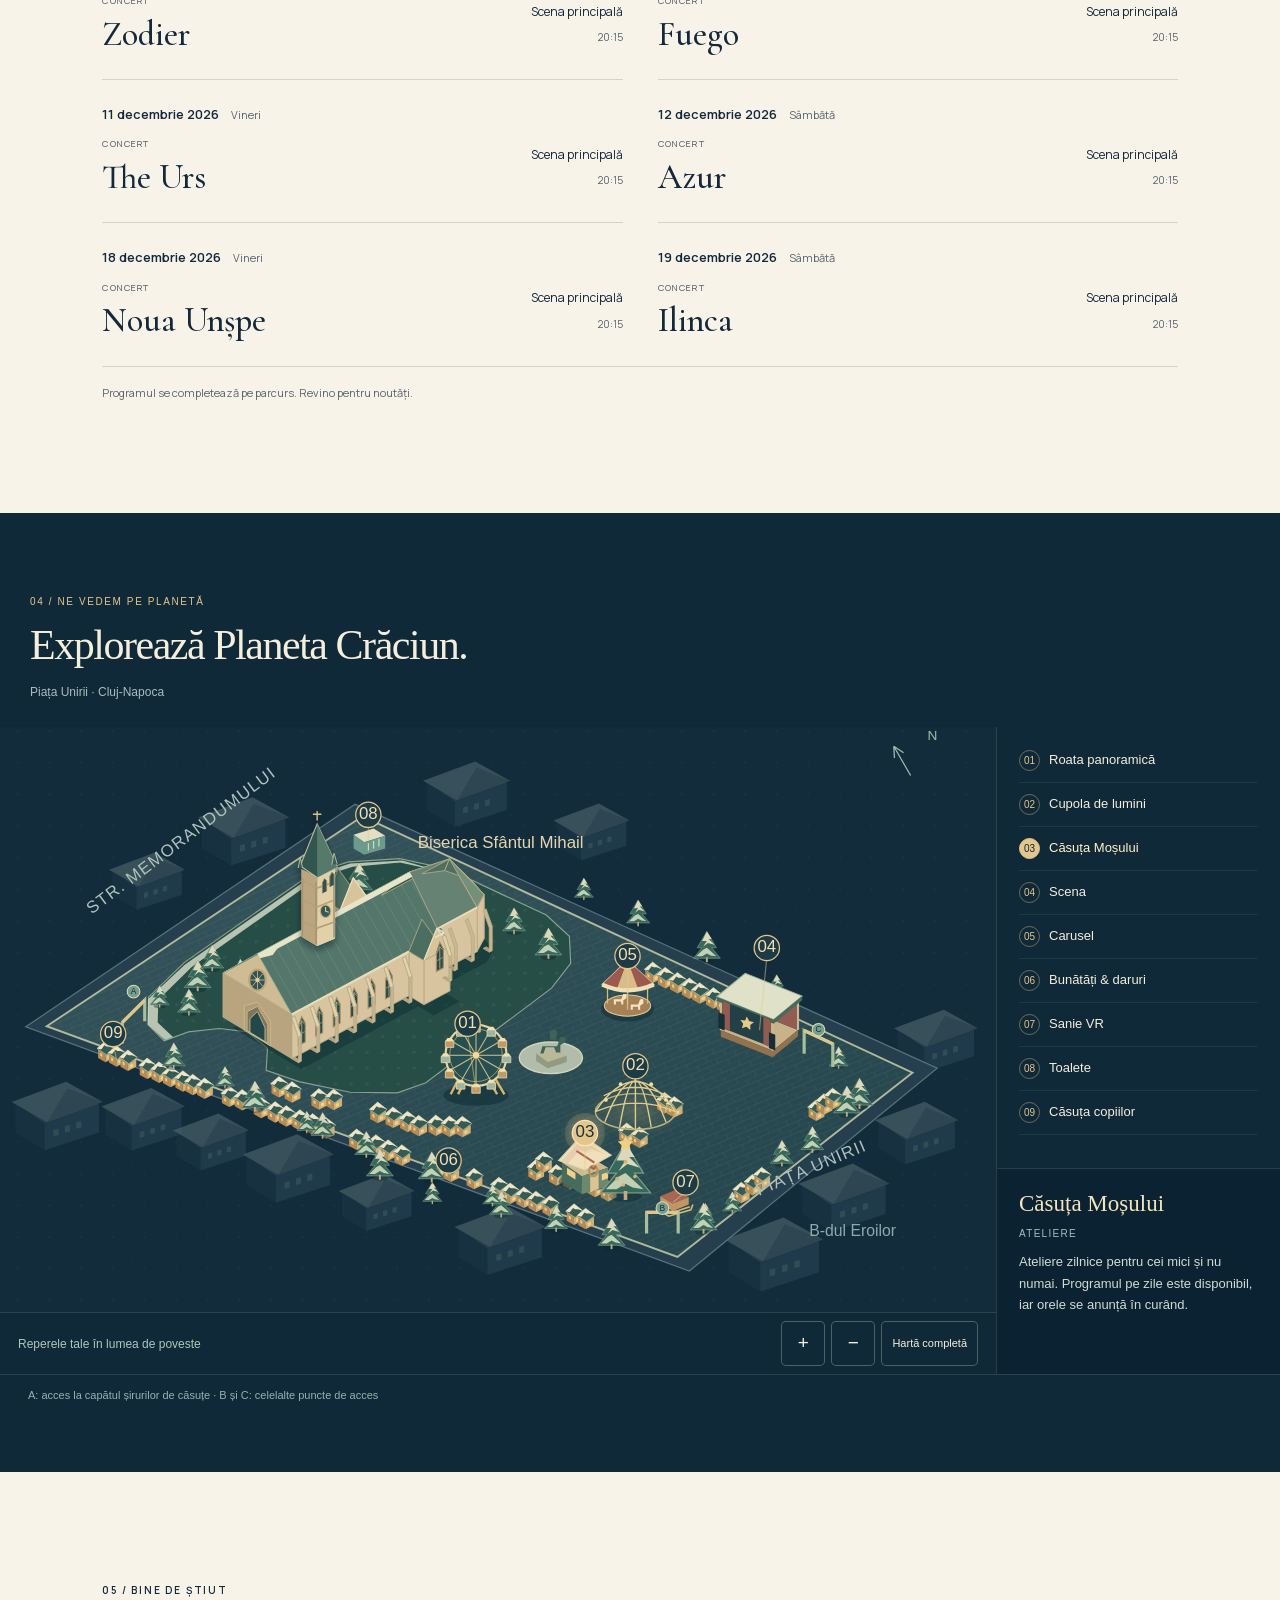
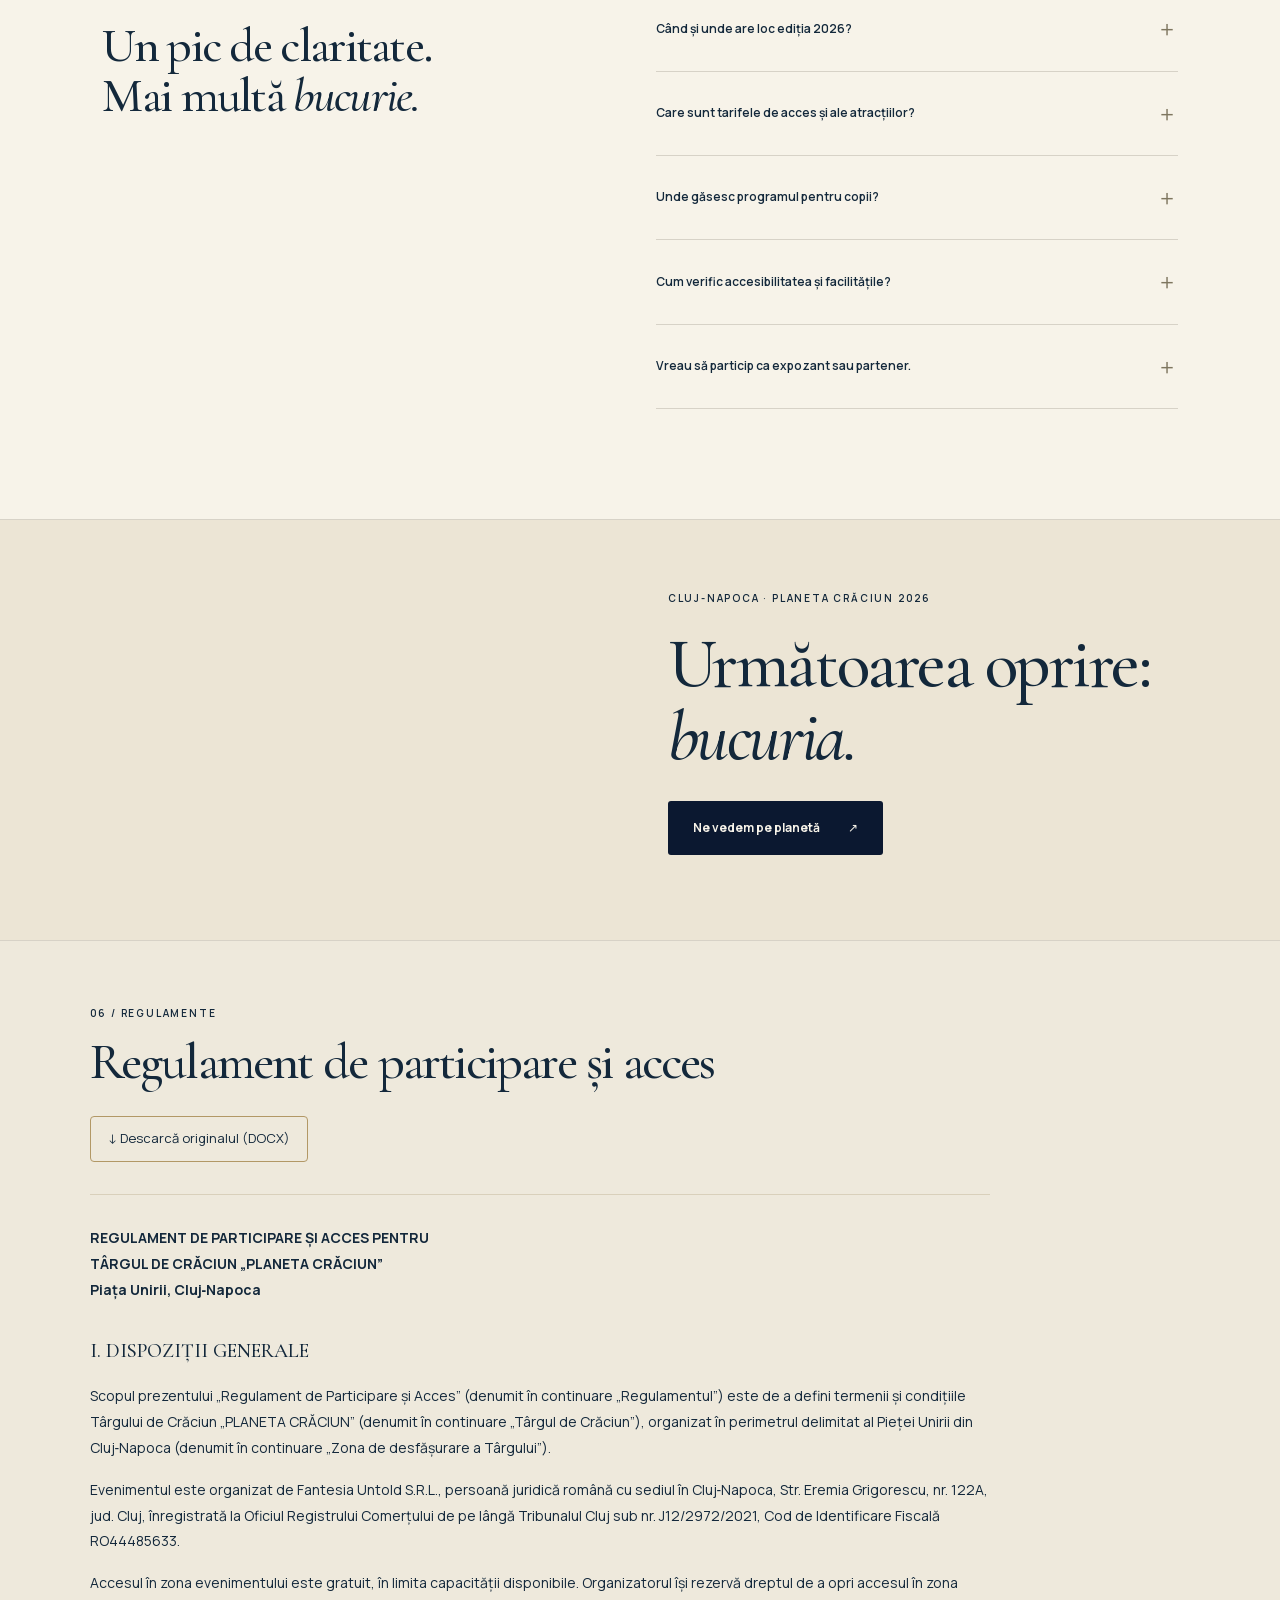
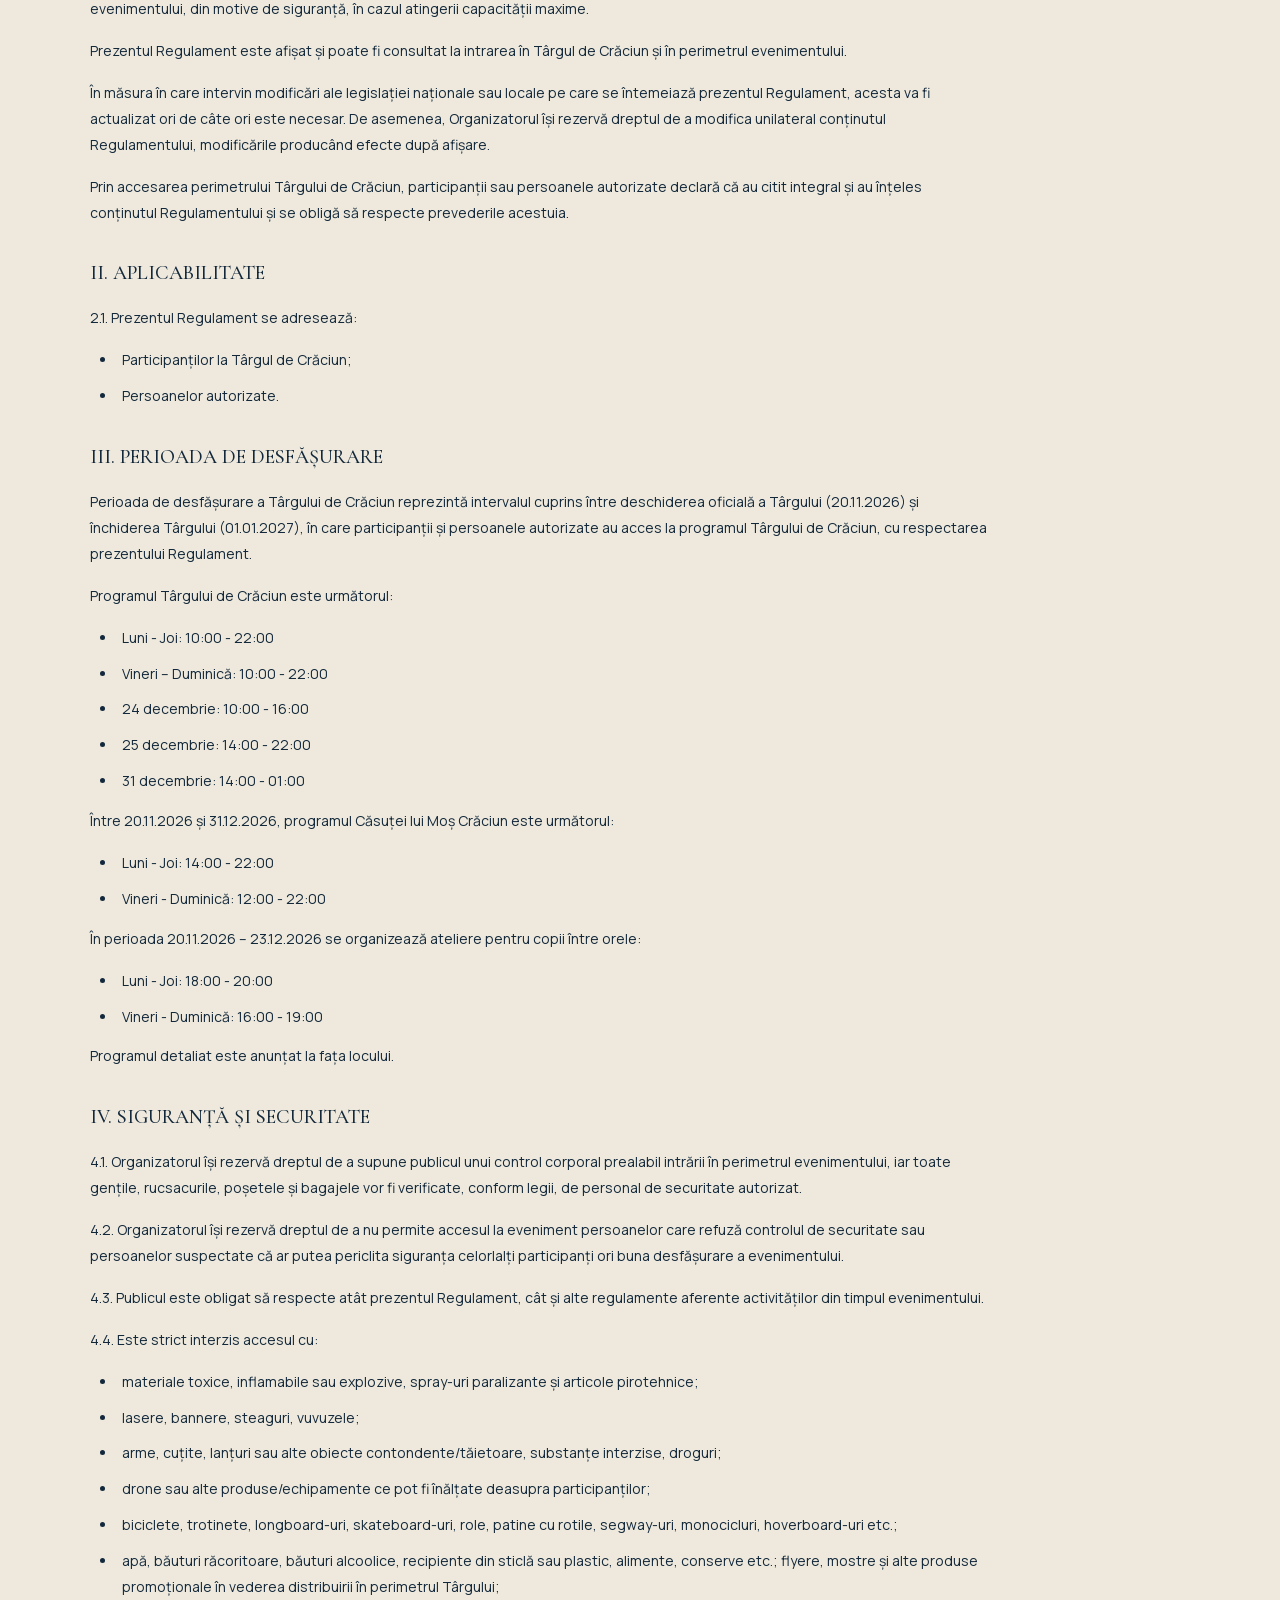
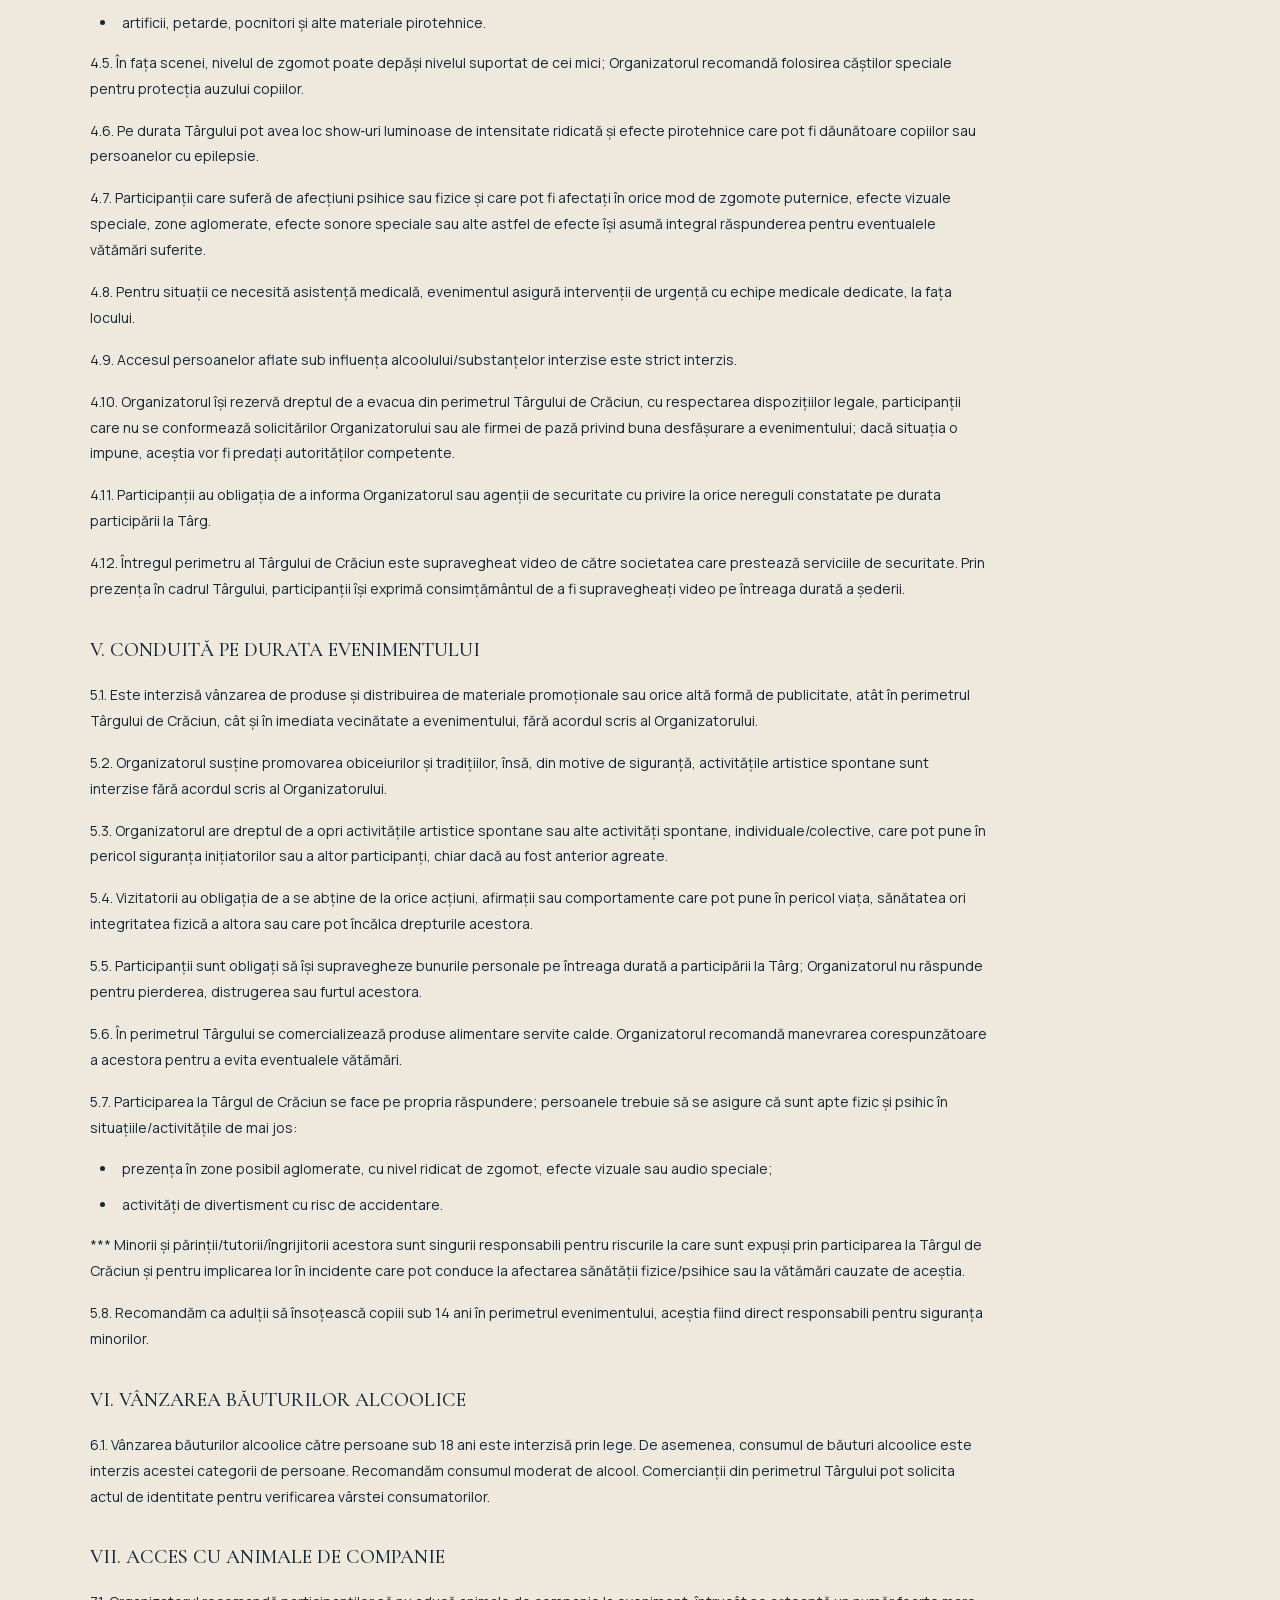
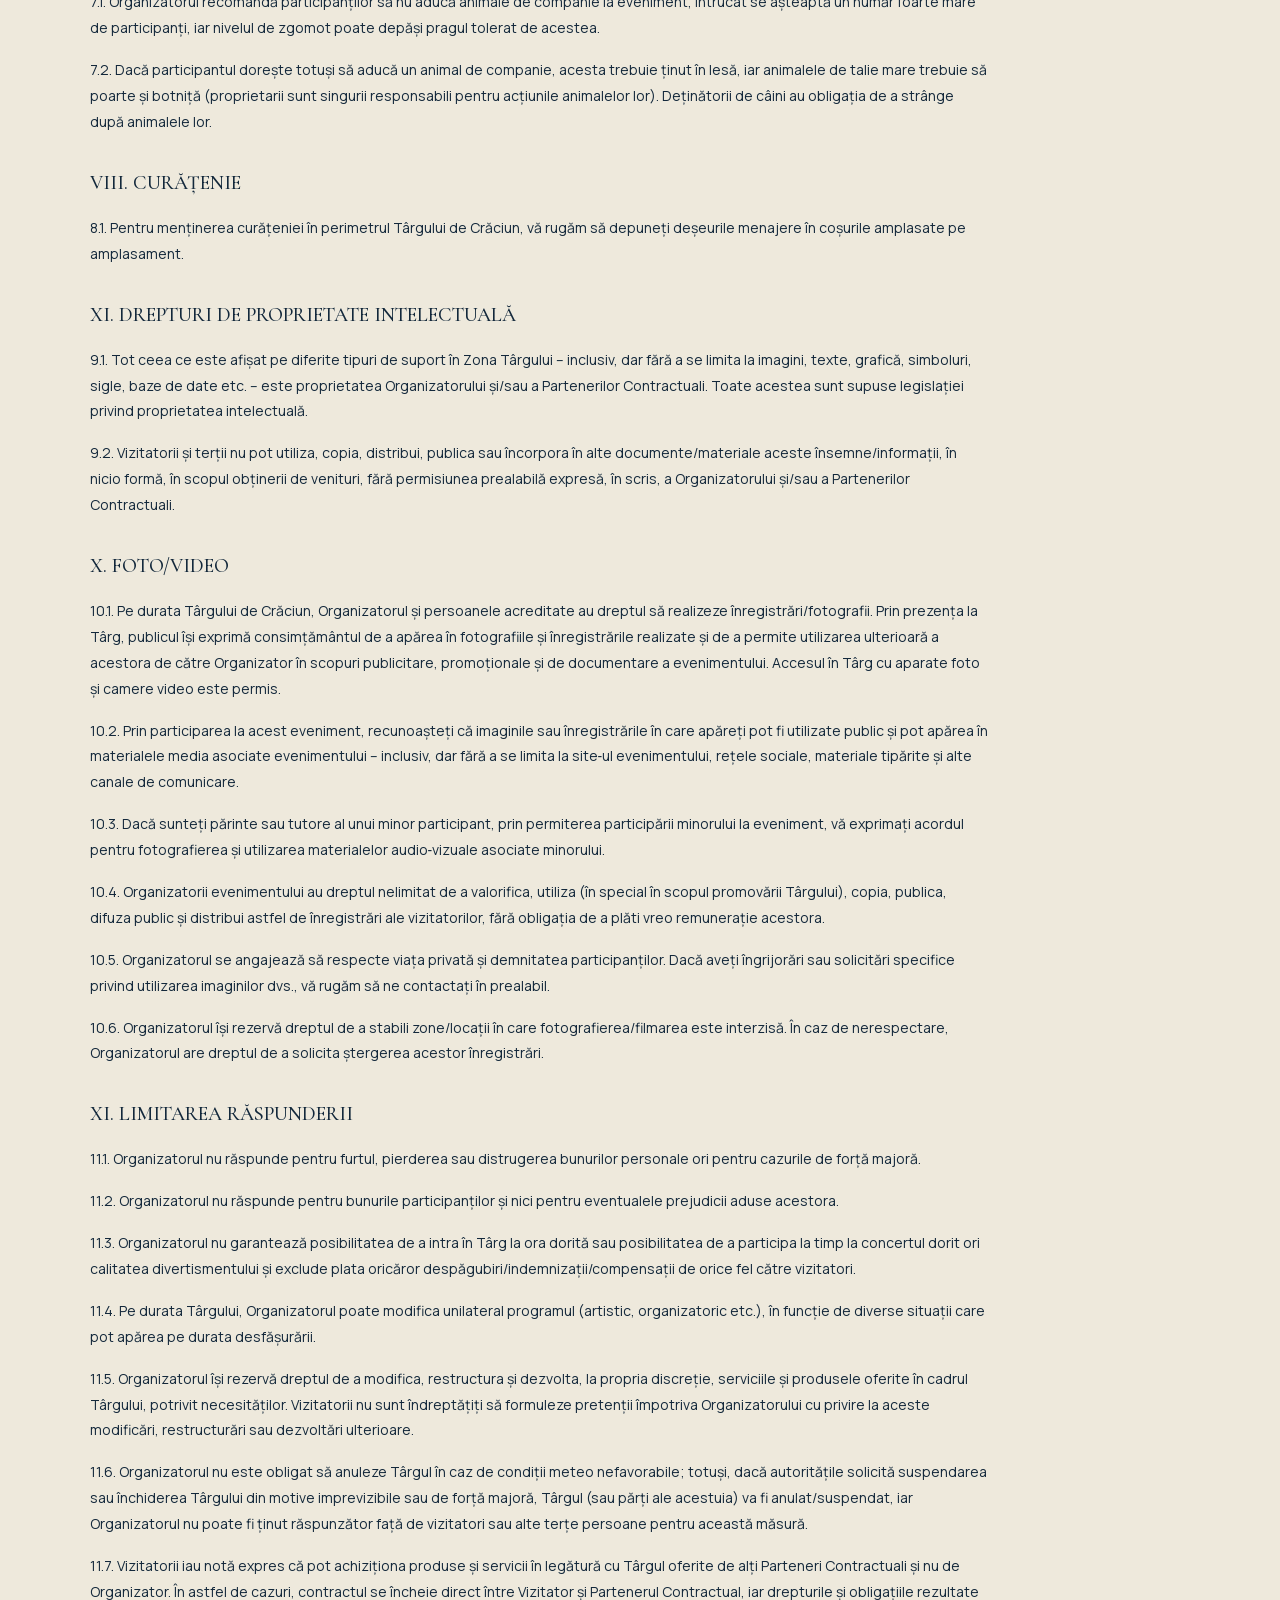
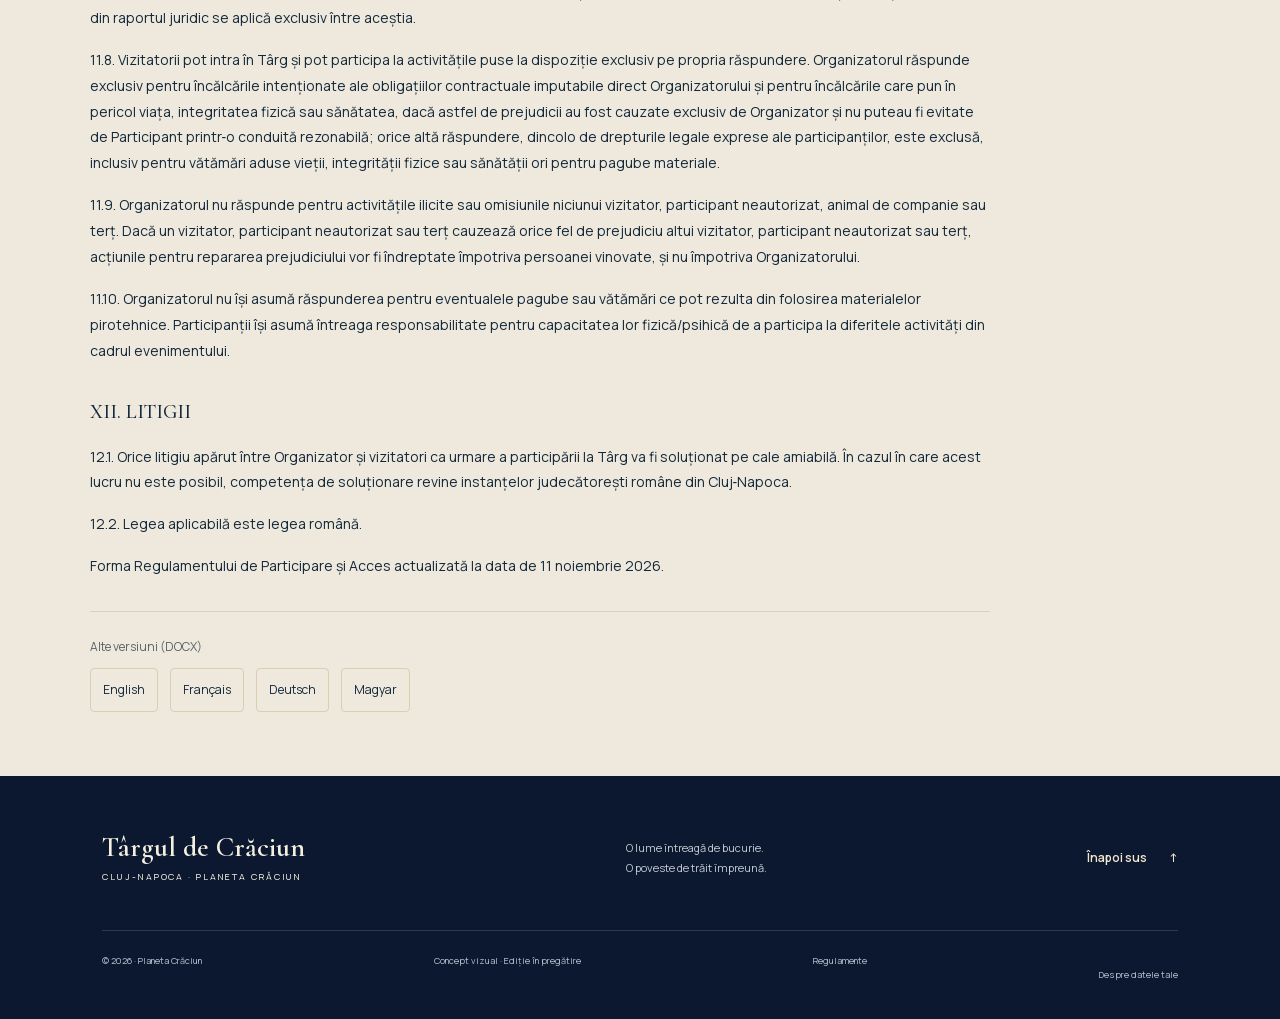
==== commit a69a5188: "Complete 2026 stage dates from current programme" ====
--- a/index.html
+++ b/index.html
@@ -5,7 +5,7 @@
 <meta http-equiv="Content-Security-Policy" content="default-src 'self'; script-src 'self'; style-src 'self'; font-src 'self'; img-src 'self' data:; object-src 'none'; base-uri 'none'; form-action 'none'"><meta name="referrer" content="strict-origin-when-cross-origin"><meta name="theme-color" content="#0b1830"><title>Planeta Crăciun 2026 | Târgul de Crăciun Cluj-Napoca</title>
 <meta name="description" content="Descoperă Planeta Crăciun, universul de poveste al Târgului de Crăciun din Cluj-Napoca. Experiențe, program și informații pentru vizita ta la ediția 2026.">
 <meta name="robots" content="noindex,nofollow"><meta property="og:type" content="website"><meta property="og:locale" content="ro_RO"><meta property="og:title" content="Planeta Crăciun — O lume întreagă de bucurie"><meta property="og:description" content="Târgul de Crăciun Cluj-Napoca • Ediția 2026"><meta property="og:image" content="https://saliery95.github.io/planeta-craciun-cluj-2026/assets/key-visual.webp">
-<link rel="icon" type="image/webp" href="assets/snowflake.webp"><link rel="preload" as="image" href="assets/hero-film-desktop-poster.webp?v=9" media="(min-width:561px)" fetchpriority="high"><link rel="preload" as="image" href="assets/hero-film-mobile-poster.webp?v=9" media="(max-width:560px)" fetchpriority="high"><link rel="stylesheet" href="fonts.css"><link rel="stylesheet" href="styles.css?v=12"><link rel="stylesheet" href="hero-film.css?v=9"><link rel="stylesheet" href="event-map.css?v=7"><script src="locales/ro.js?v=2ab56abb9f18" defer></script><script src="language-links.js?v=1" defer></script><script src="content.js?v=12" defer></script><script src="app.js?v=13" defer></script><script src="event-map.js?v=7" defer></script><script type="module" src="hero-film.js?v=9"></script>
+<link rel="icon" type="image/webp" href="assets/snowflake.webp"><link rel="preload" as="image" href="assets/hero-film-desktop-poster.webp?v=9" media="(min-width:561px)" fetchpriority="high"><link rel="preload" as="image" href="assets/hero-film-mobile-poster.webp?v=9" media="(max-width:560px)" fetchpriority="high"><link rel="stylesheet" href="fonts.css"><link rel="stylesheet" href="styles.css?v=12"><link rel="stylesheet" href="hero-film.css?v=9"><link rel="stylesheet" href="event-map.css?v=7"><script src="locales/ro.js?v=2ab56abb9f18" defer></script><script src="language-links.js?v=1" defer></script><script src="content.js?v=13" defer></script><script src="app.js?v=13" defer></script><script src="event-map.js?v=7" defer></script><script type="module" src="hero-film.js?v=9"></script>
 <link rel="stylesheet" href="language-switcher.css?v=1"><link rel="stylesheet" href="regulations.css?v=2"><!-- language-alternates --><link rel="alternate" hreflang="ro" href="index.html"><link rel="alternate" hreflang="en" href="en.html"><link rel="alternate" hreflang="fr" href="fr.html"><link rel="alternate" hreflang="hu" href="hu.html"><link rel="alternate" hreflang="de" href="de.html"><link rel="alternate" hreflang="x-default" href="index.html"><!-- /language-alternates --></head>
 <body>
 <a class="skip-link" href="#main">Sari la conținut</a>
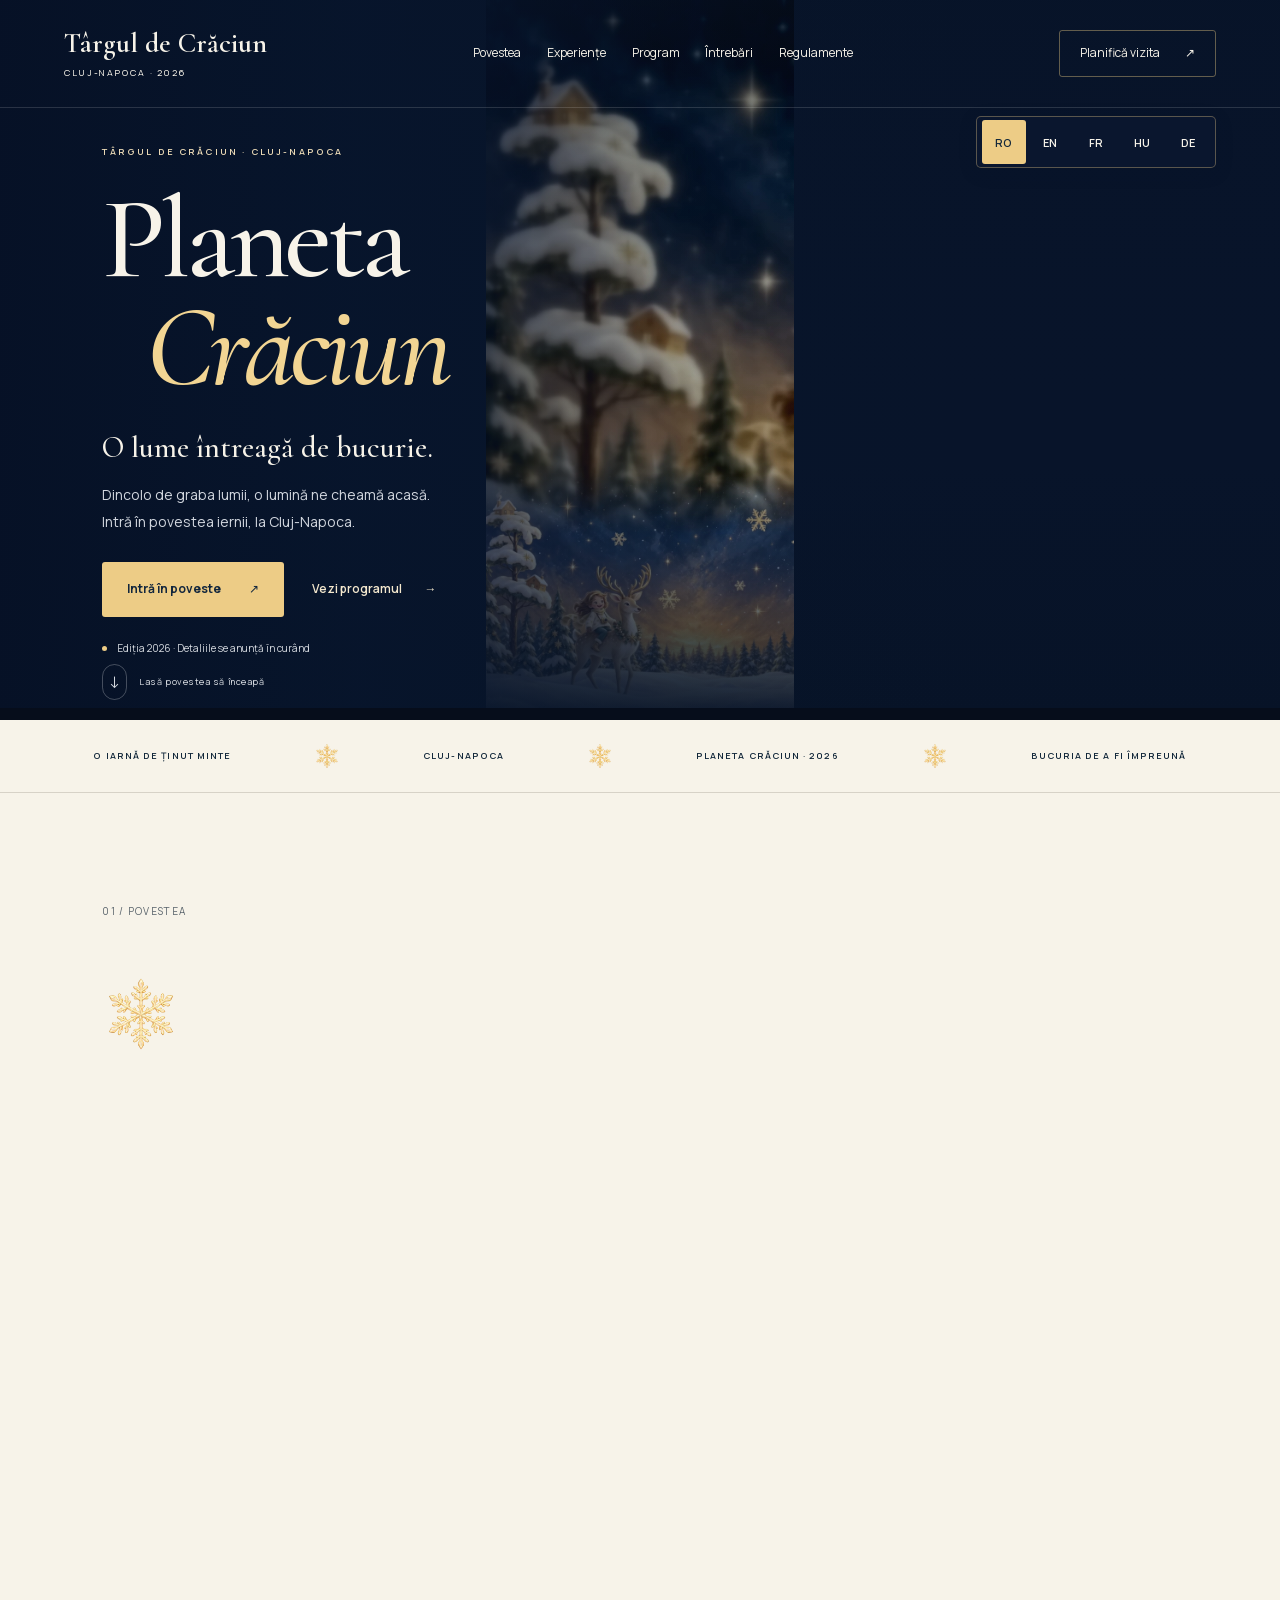
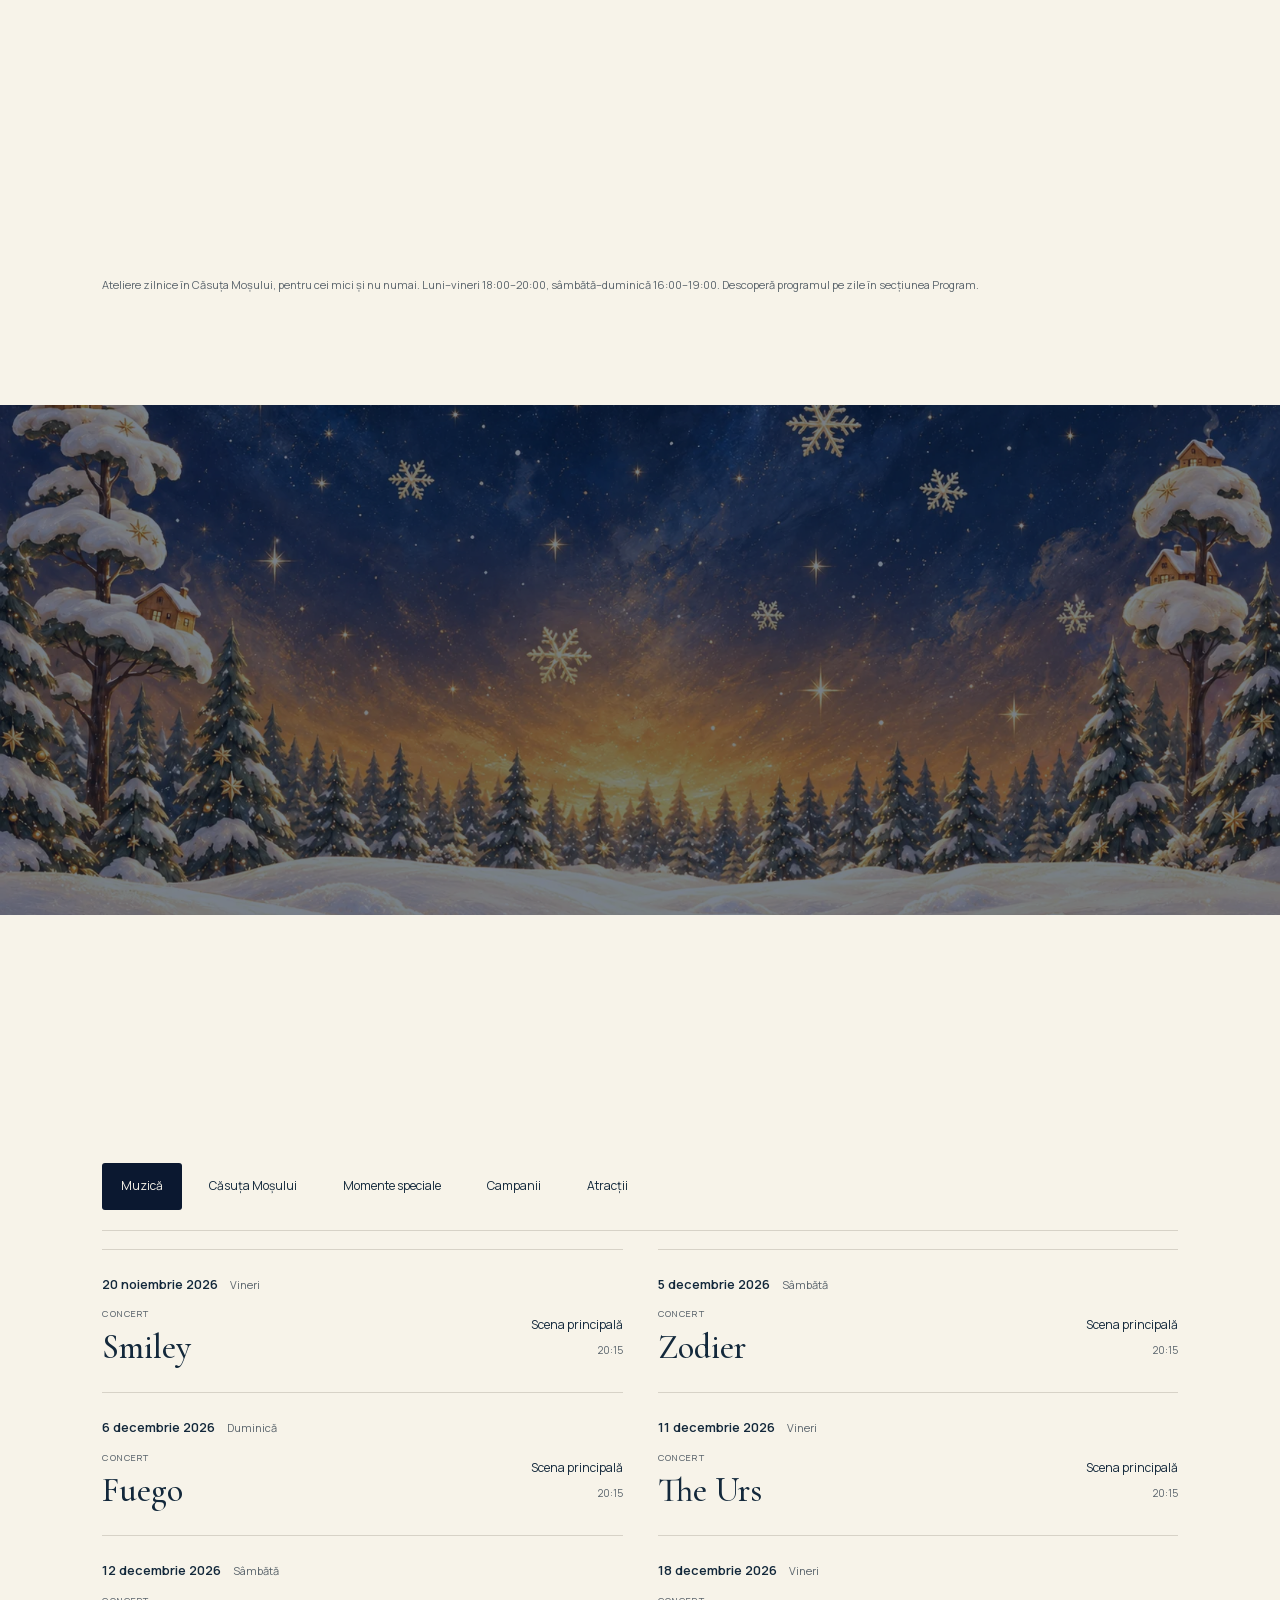
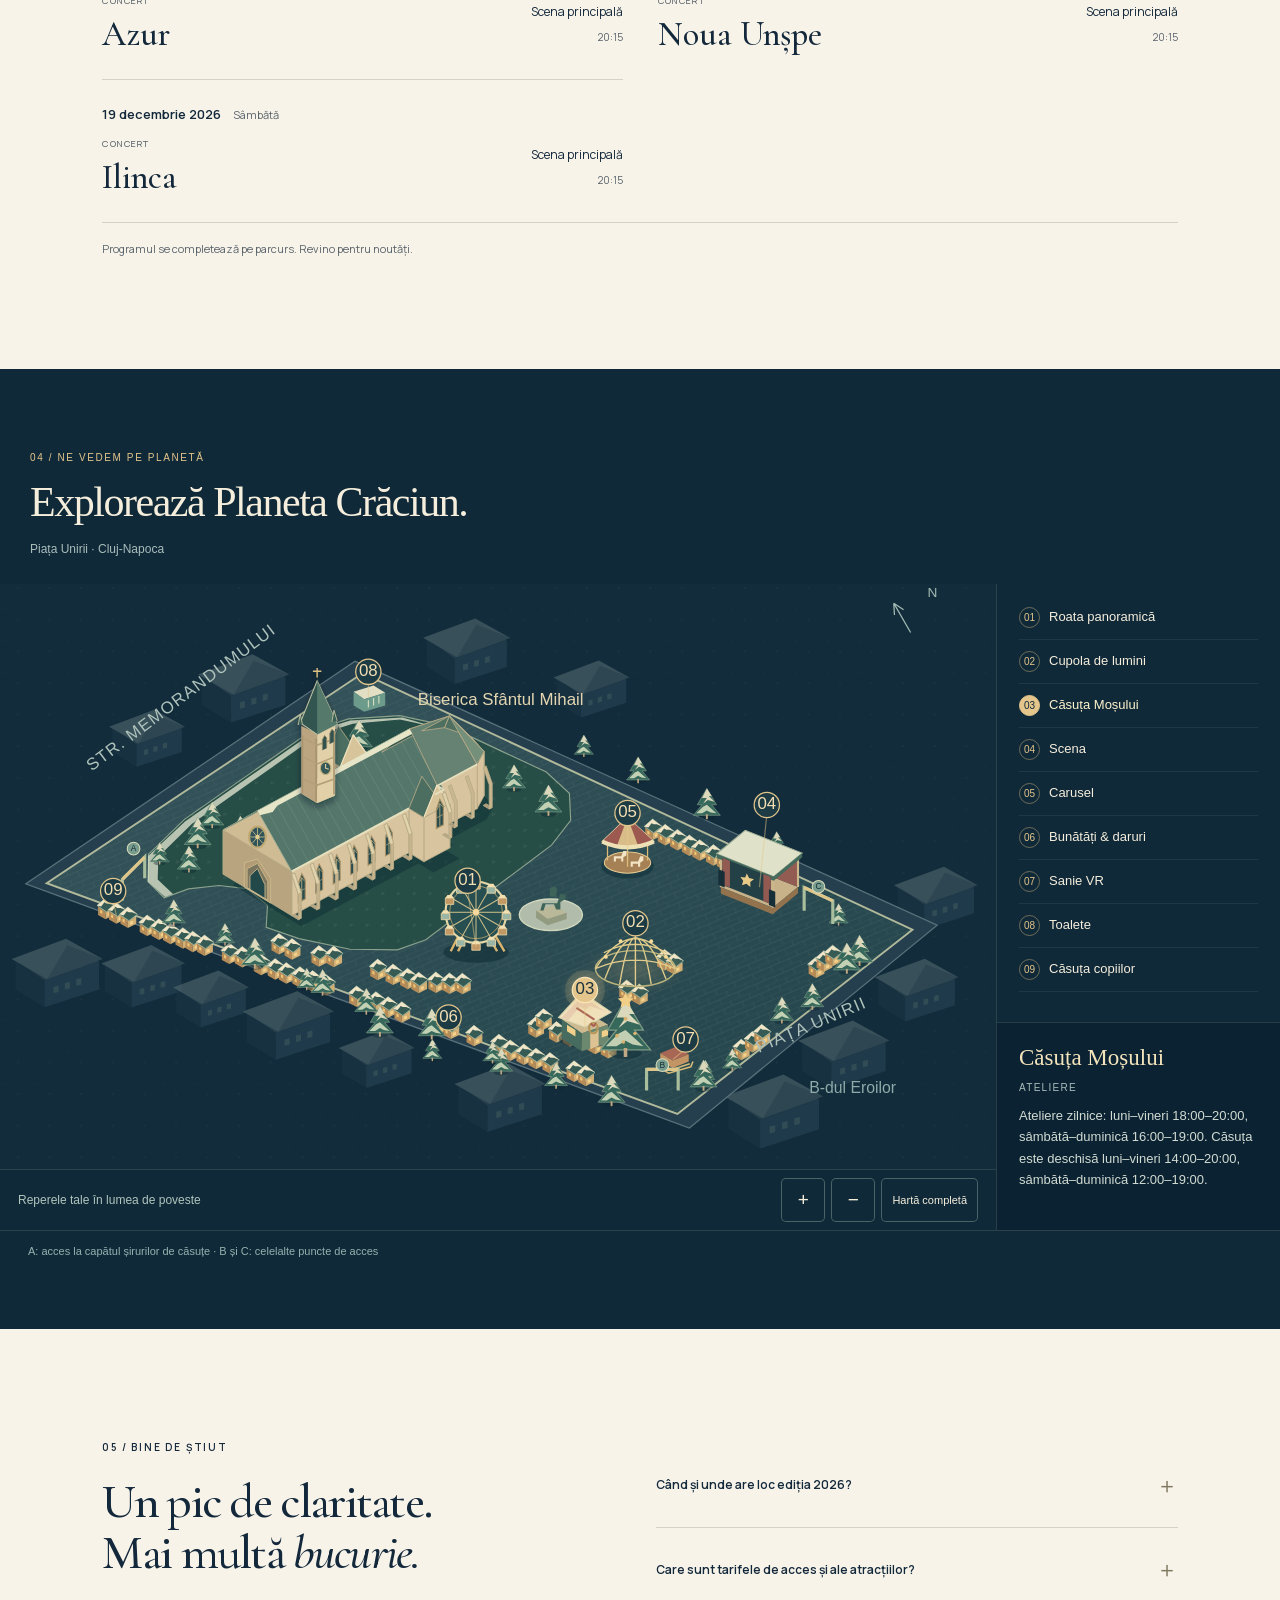
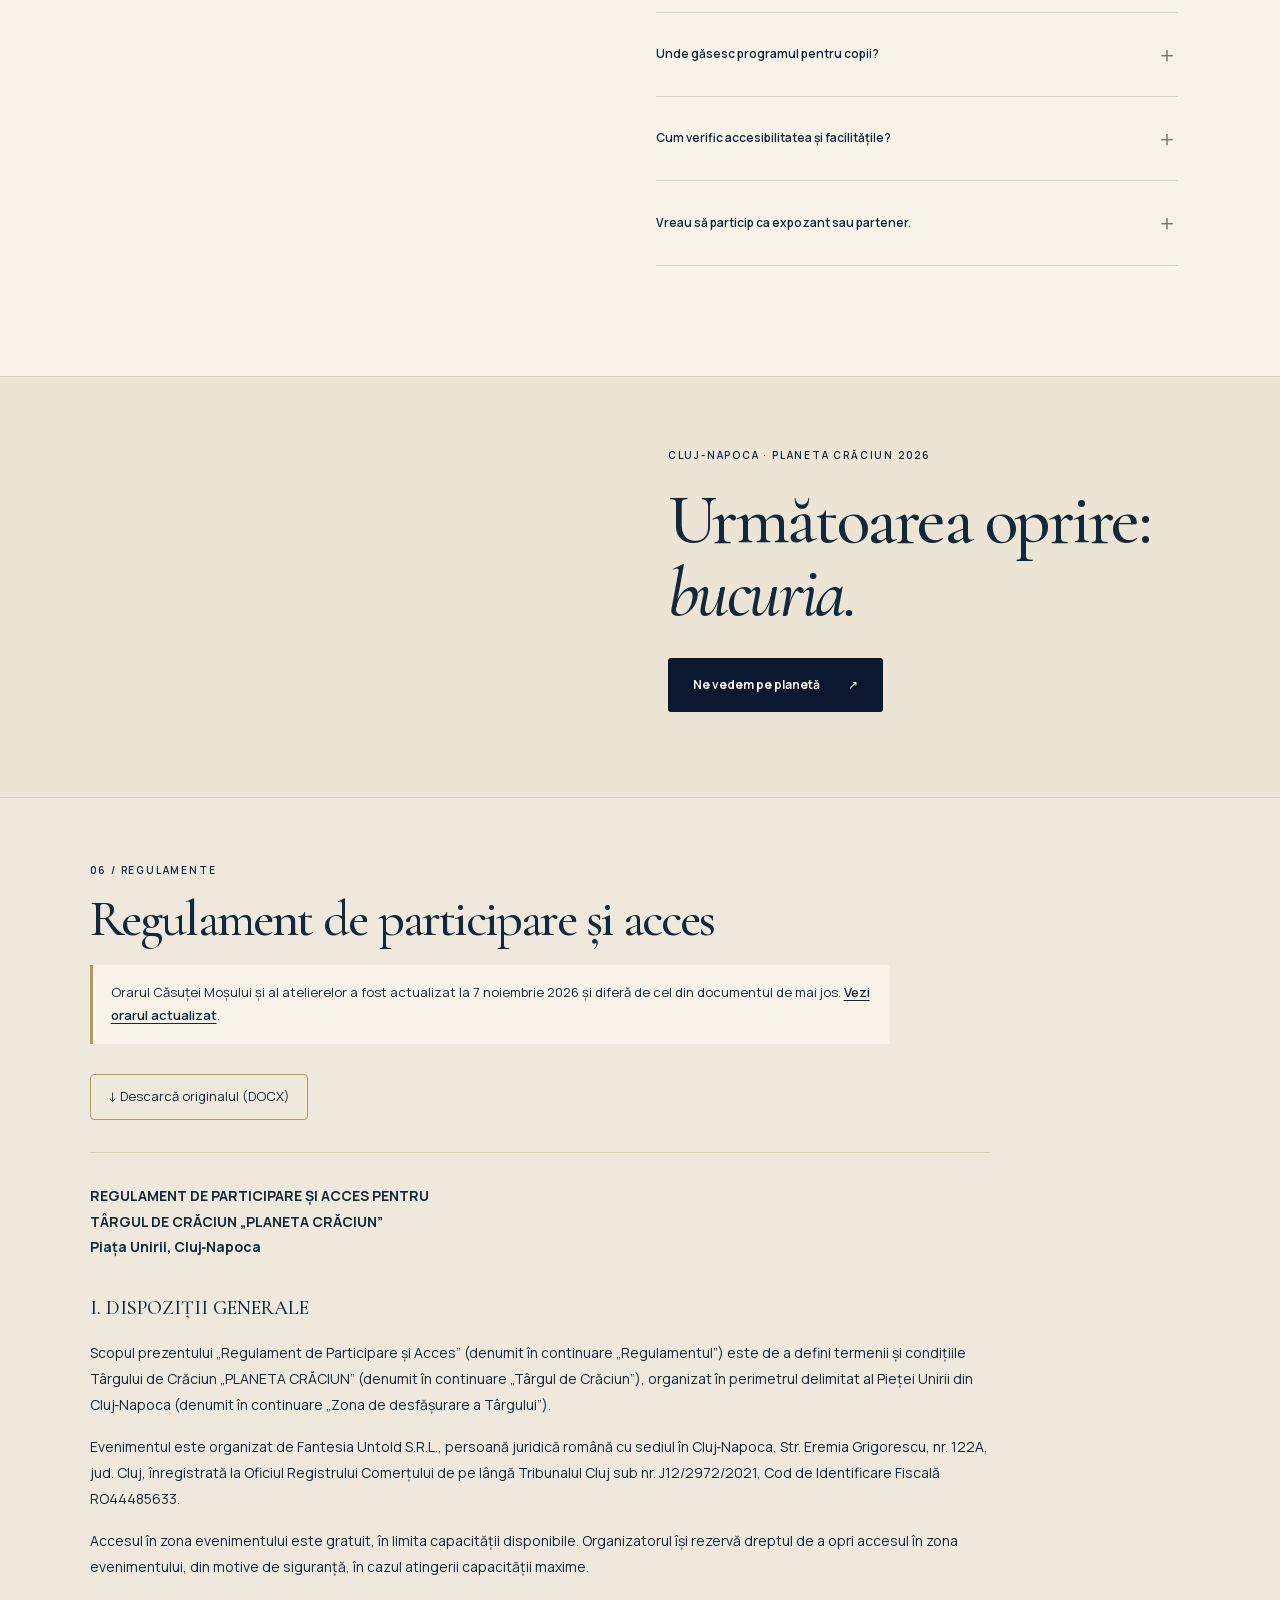
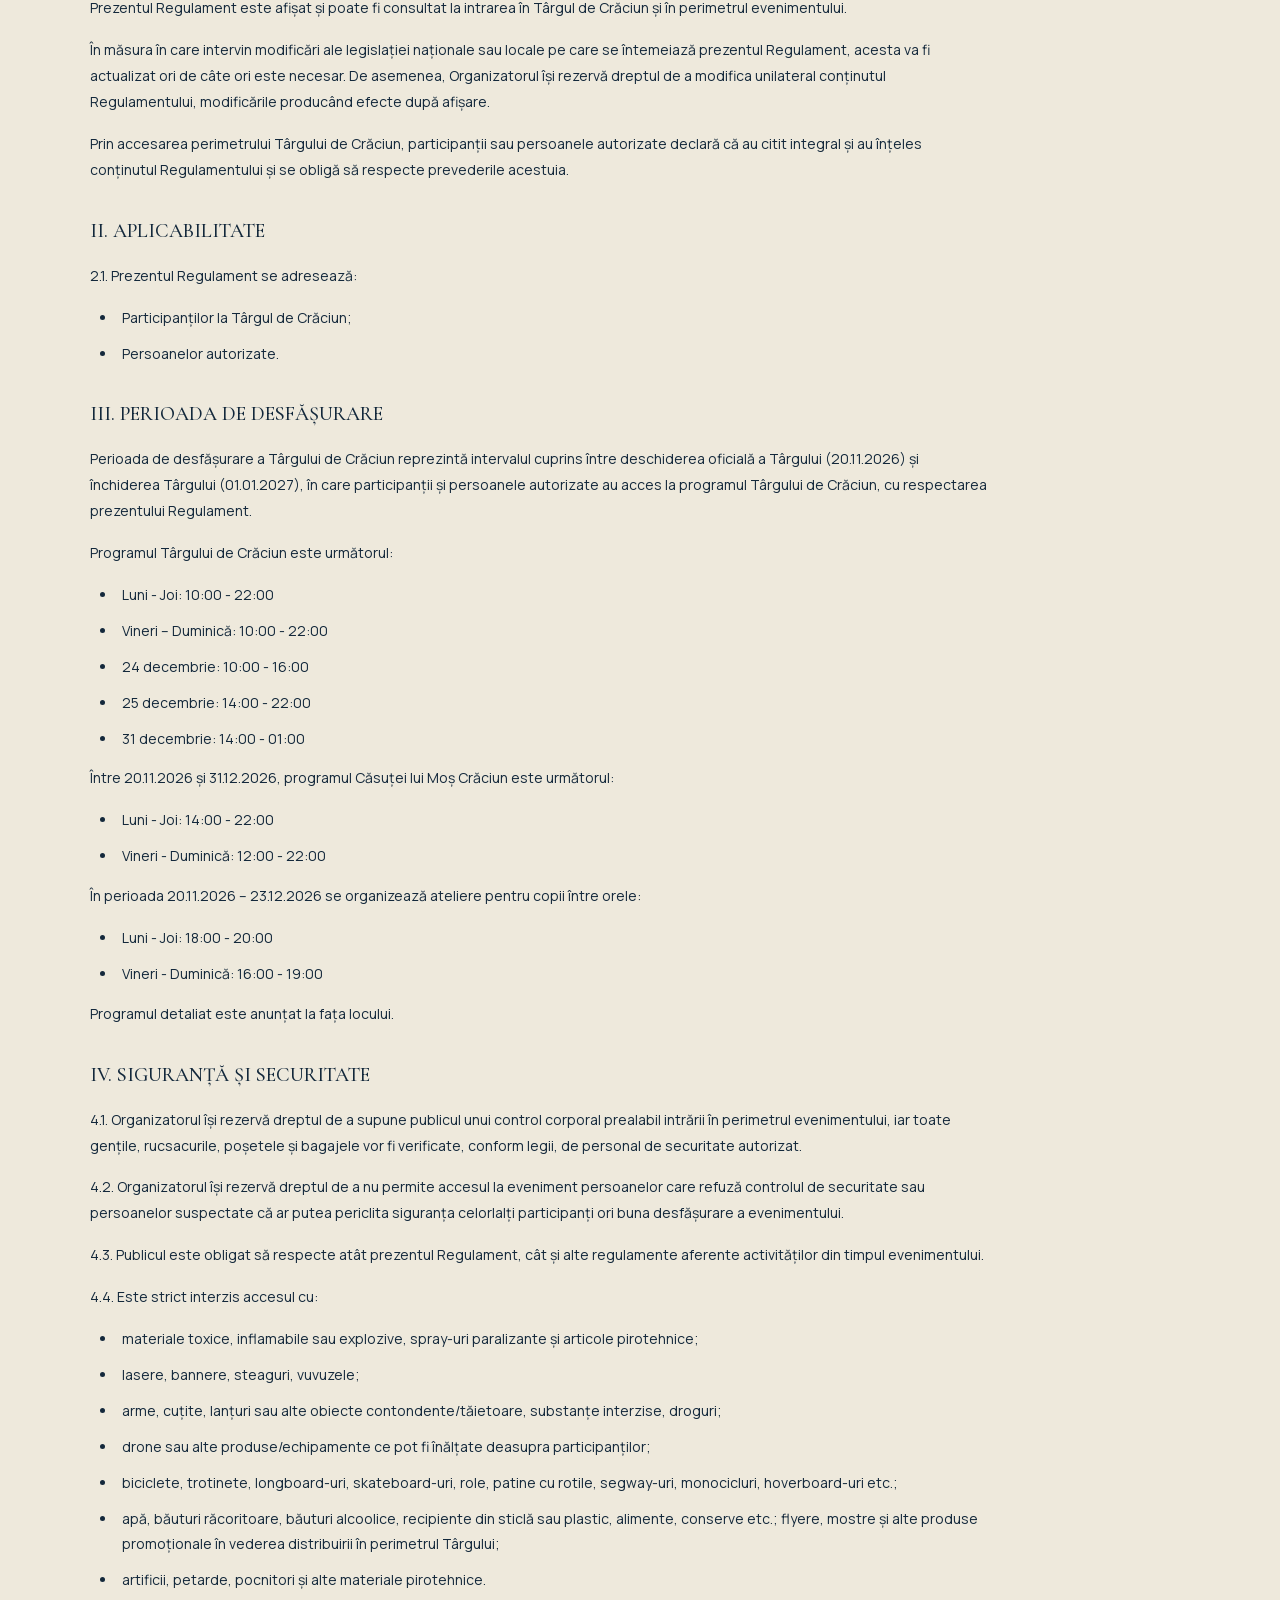
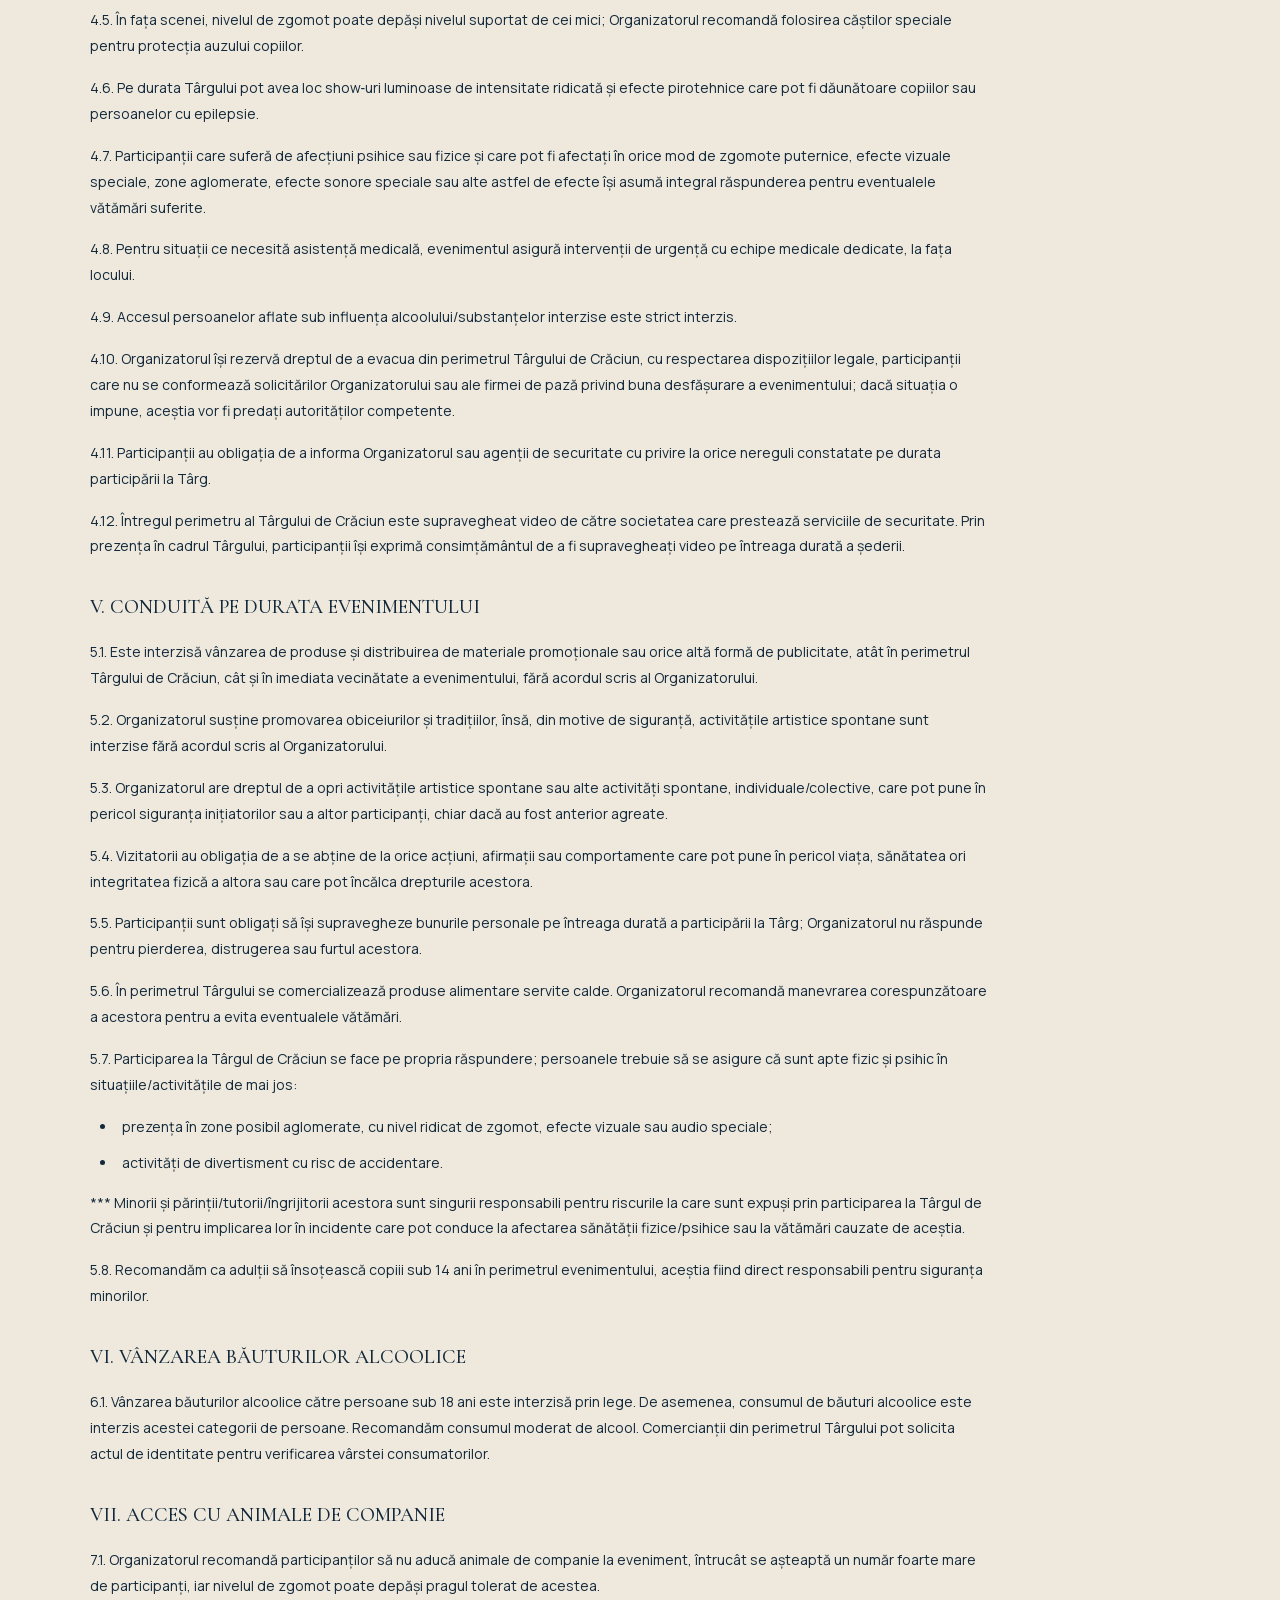
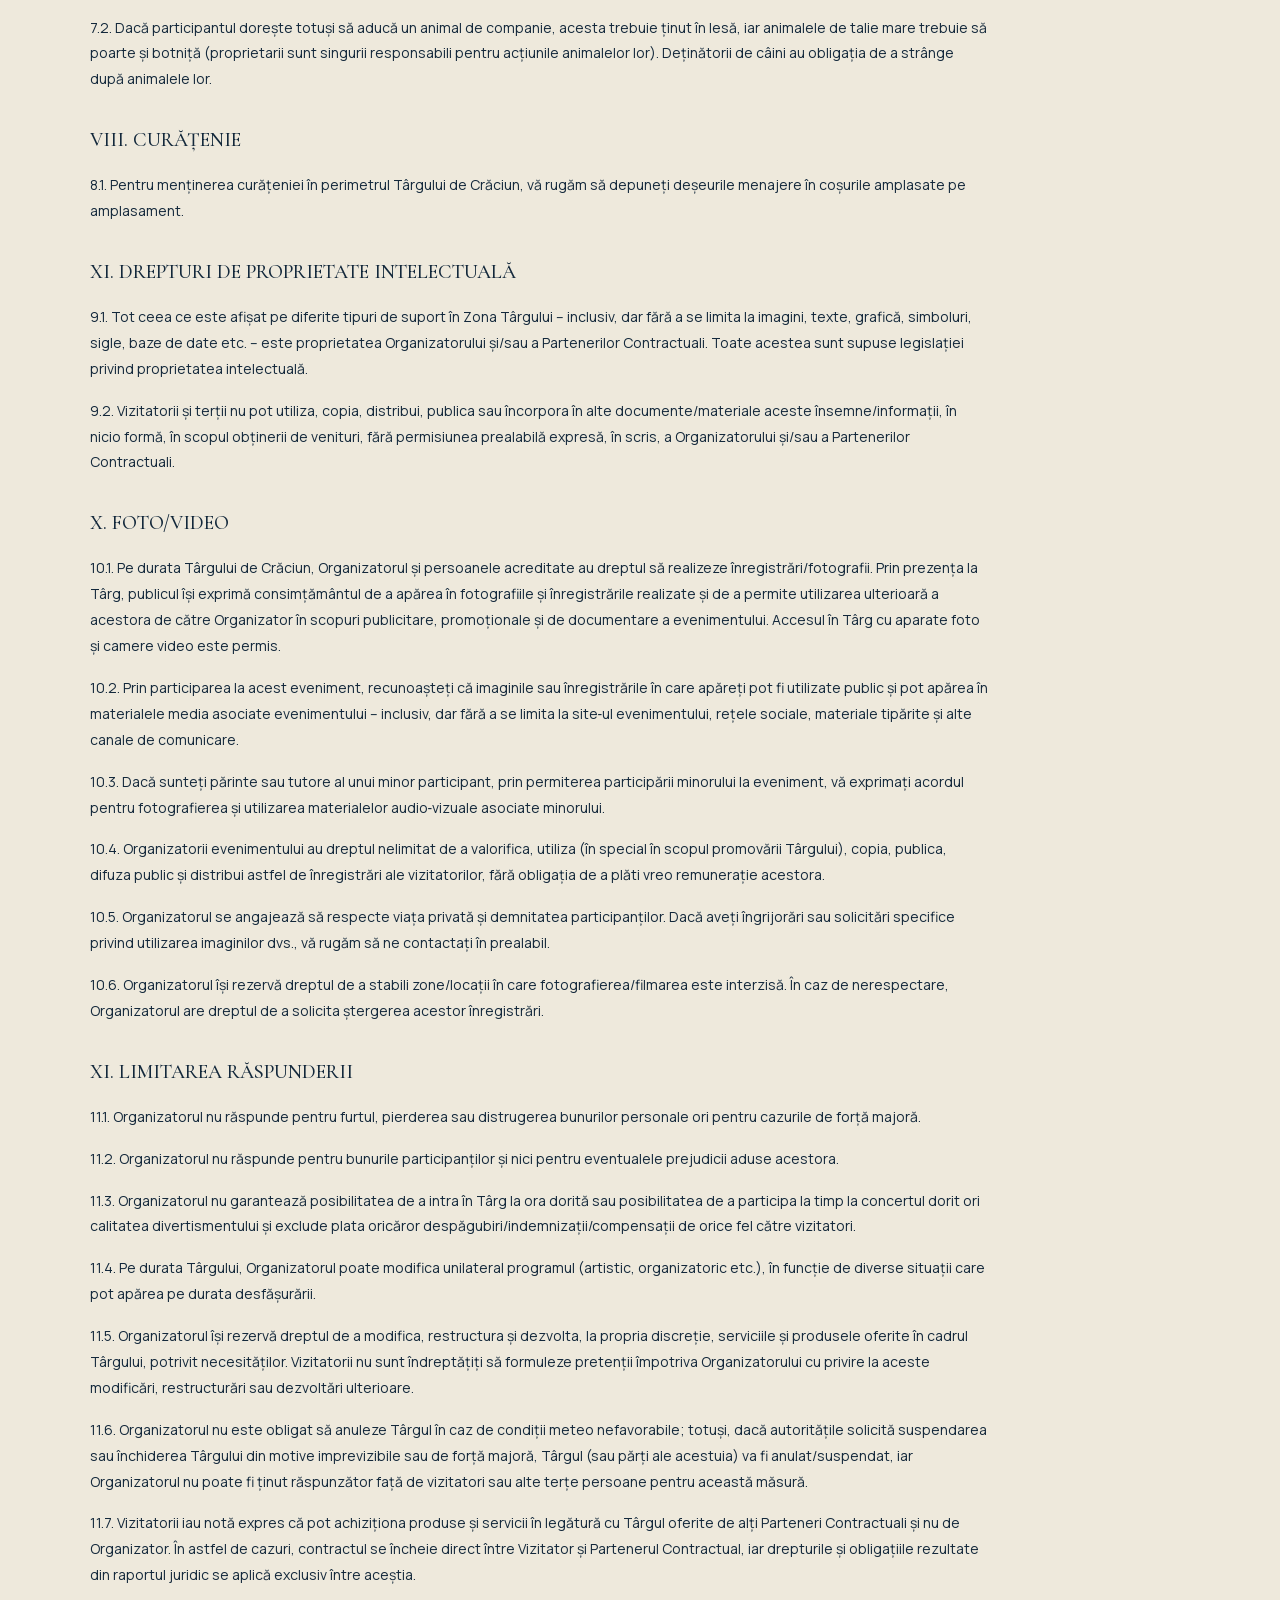
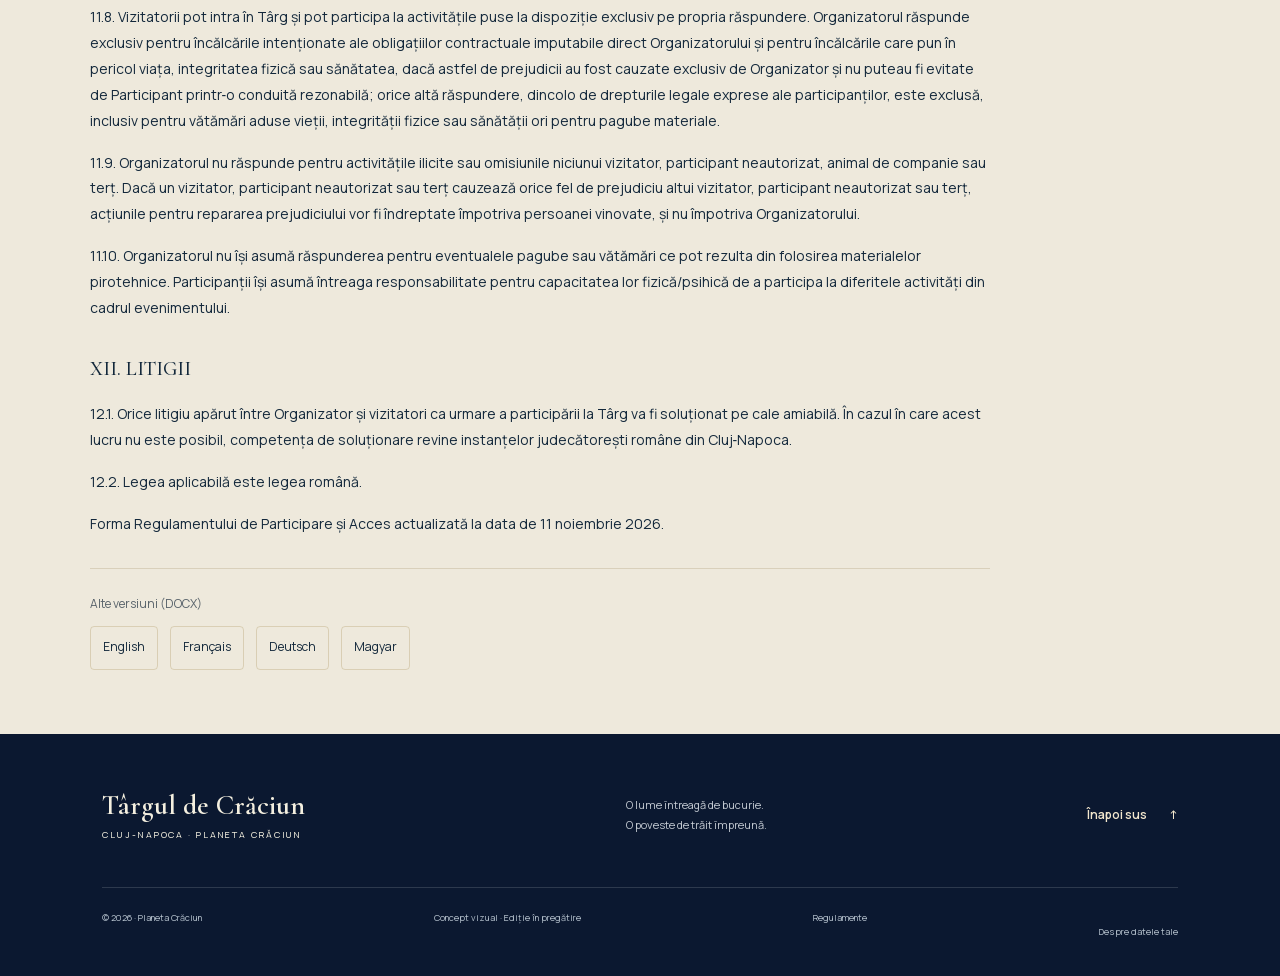
==== commit efa88720: "Correct fair lineup, workshop hours and special moments" ====
--- a/index.html
+++ b/index.html
@@ -5,8 +5,8 @@
 <meta http-equiv="Content-Security-Policy" content="default-src 'self'; script-src 'self'; style-src 'self'; font-src 'self'; img-src 'self' data:; object-src 'none'; base-uri 'none'; form-action 'none'"><meta name="referrer" content="strict-origin-when-cross-origin"><meta name="theme-color" content="#0b1830"><title>Planeta Crăciun 2026 | Târgul de Crăciun Cluj-Napoca</title>
 <meta name="description" content="Descoperă Planeta Crăciun, universul de poveste al Târgului de Crăciun din Cluj-Napoca. Experiențe, program și informații pentru vizita ta la ediția 2026.">
 <meta name="robots" content="noindex,nofollow"><meta property="og:type" content="website"><meta property="og:locale" content="ro_RO"><meta property="og:title" content="Planeta Crăciun — O lume întreagă de bucurie"><meta property="og:description" content="Târgul de Crăciun Cluj-Napoca • Ediția 2026"><meta property="og:image" content="https://saliery95.github.io/planeta-craciun-cluj-2026/assets/key-visual.webp">
-<link rel="icon" type="image/webp" href="assets/snowflake.webp"><link rel="preload" as="image" href="assets/hero-film-desktop-poster.webp?v=9" media="(min-width:561px)" fetchpriority="high"><link rel="preload" as="image" href="assets/hero-film-mobile-poster.webp?v=9" media="(max-width:560px)" fetchpriority="high"><link rel="stylesheet" href="fonts.css"><link rel="stylesheet" href="styles.css?v=12"><link rel="stylesheet" href="hero-film.css?v=9"><link rel="stylesheet" href="event-map.css?v=7"><script src="locales/ro.js?v=2ab56abb9f18" defer></script><script src="language-links.js?v=1" defer></script><script src="content.js?v=13" defer></script><script src="app.js?v=13" defer></script><script src="event-map.js?v=7" defer></script><script type="module" src="hero-film.js?v=9"></script>
-<link rel="stylesheet" href="language-switcher.css?v=1"><link rel="stylesheet" href="regulations.css?v=2"><!-- language-alternates --><link rel="alternate" hreflang="ro" href="index.html"><link rel="alternate" hreflang="en" href="en.html"><link rel="alternate" hreflang="fr" href="fr.html"><link rel="alternate" hreflang="hu" href="hu.html"><link rel="alternate" hreflang="de" href="de.html"><link rel="alternate" hreflang="x-default" href="index.html"><!-- /language-alternates --></head>
+<link rel="icon" type="image/webp" href="assets/snowflake.webp"><link rel="preload" as="image" href="assets/hero-film-desktop-poster.webp?v=9" media="(min-width:561px)" fetchpriority="high"><link rel="preload" as="image" href="assets/hero-film-mobile-poster.webp?v=9" media="(max-width:560px)" fetchpriority="high"><link rel="stylesheet" href="fonts.css"><link rel="stylesheet" href="styles.css?v=14"><link rel="stylesheet" href="hero-film.css?v=9"><link rel="stylesheet" href="event-map.css?v=8"><script src="locales/ro.js?v=2ab56abb9f18" defer></script><script src="language-links.js?v=1" defer></script><script src="content.js?v=15" defer></script><script src="app.js?v=15" defer></script><script src="event-map.js?v=8" defer></script><script type="module" src="hero-film.js?v=9"></script>
+<link rel="stylesheet" href="language-switcher.css?v=1"><link rel="stylesheet" href="regulations.css?v=3"><!-- language-alternates --><link rel="alternate" hreflang="ro" href="index.html"><link rel="alternate" hreflang="en" href="en.html"><link rel="alternate" hreflang="fr" href="fr.html"><link rel="alternate" hreflang="hu" href="hu.html"><link rel="alternate" hreflang="de" href="de.html"><link rel="alternate" hreflang="x-default" href="index.html"><!-- /language-alternates --></head>
 <body>
 <a class="skip-link" href="#main">Sari la conținut</a>
 <header class="site-header" id="top"><a href="#" class="brand" aria-label="Târgul de Crăciun Cluj-Napoca, acasă"><span class="brand-title">Târgul de Crăciun</span><span class="brand-detail">CLUJ-NAPOCA · 2026</span></a><nav class="desktop-nav" aria-label="Navigare principală"><a href="#poveste">Povestea</a><a href="#experiente">Experiențe</a><a href="#program">Program</a><a href="#intrebari">Întrebări</a><a href="#regulamente">Regulamente</a></nav><a class="header-cta" href="#vizita">Planifică vizita <span aria-hidden="true">↗</span></a><button class="menu-toggle" aria-expanded="false" aria-controls="mobile-nav">Meniu <span aria-hidden="true">＋</span></button><nav id="mobile-nav" aria-label="Navigare mobilă"><a href="#poveste">Povestea</a><a href="#experiente">Experiențe</a><a href="#program">Program</a><a href="#vizita">Planifică vizita</a><a href="#intrebari">Întrebări frecvente</a><a href="#regulamente">Regulamente</a></nav><nav class="language-switcher" aria-label="Alege limba"><a href="index.html" lang="ro" hreflang="ro" aria-label="Română" title="Română" aria-current="page">RO</a><a href="en.html" lang="en" hreflang="en" aria-label="English" title="English">EN</a><a href="fr.html" lang="fr" hreflang="fr" aria-label="Français" title="Français">FR</a><a href="hu.html" lang="hu" hreflang="hu" aria-label="Magyar" title="Magyar">HU</a><a href="de.html" lang="de" hreflang="de" aria-label="Deutsch" title="Deutsch">DE</a></nav></header>
@@ -17,9 +17,9 @@
 <a class="scroll-cue" href="#poveste"><span aria-hidden="true">↓</span> Lasă povestea să înceapă</a></section>
 <div class="chapter-strip" aria-label="Ediția 2026"><span>O IARNĂ DE ȚINUT MINTE</span><img src="assets/snowflake.webp" width="26" height="26" alt=""><span>CLUJ-NAPOCA</span><img src="assets/snowflake.webp" width="26" height="26" alt=""><span>PLANETA CRĂCIUN · 2026</span><img src="assets/snowflake.webp" width="26" height="26" alt=""><span>BUCURIA DE A FI ÎMPREUNĂ</span></div>
 <section class="story section-pad" id="poveste" aria-labelledby="story-title"><div class="story-label"><span class="chapter-number">01 / POVESTEA</span><img src="assets/snowflake.webp" width="78" height="78" loading="lazy" alt=""></div><div class="story-copy reveal"><p class="eyebrow">PENTRU COPILUL DIN FIECARE DINTRE NOI</p><h2 id="story-title">Unele locuri se vizitează.<br>Altele <em>se simt.</em></h2><div class="story-bottom"><p>Mirosul de scorțișoară. Lumina care încălzește o seară rece. Mâna pe care o strângi puțin mai tare. Crăciunul e făcut din lucruri mici, care ajung să însemne totul.</p><p>Planeta Crăciun este invitația noastră să încetinești. Să privești în jur. Și să redescoperi, împreună cu oamenii tăi, bucuria de a fi aici.</p></div></div></section>
-<section class="experiences section-pad" id="experiente" aria-labelledby="experiences-title"><div class="section-heading reveal"><div><p class="eyebrow">02 / DESCOPERĂ UNIVERSUL</p><h2 id="experiences-title">Urmează-ți <em>bucuria.</em></h2></div><p>Fiecare poveste are un început.<br>Tu pe unde ai vrea să intri?</p></div><div class="experience-grid"><button class="experience-card card-wonder reveal" data-story="wonder"><div class="card-top"><span>PENTRU OAMENI MICI ȘI MARI</span><span aria-hidden="true">01</span></div><div class="card-art"><img src="assets/rocking-horse.webp" width="650" height="433" loading="lazy" alt="Căluț alb de poveste, cu detalii aurii"></div><div class="card-bottom"><div><h3>Înapoi în copilărie</h3><p>Ateliere zilnice în Căsuța Moșului.</p></div><span class="round-arrow" aria-hidden="true">↗</span></div></button><button class="experience-card card-taste reveal" data-story="taste"><div class="card-top"><span>AROME CARE ADUC OAMENII APROAPE</span><span aria-hidden="true">02</span></div><div class="card-art"><img src="assets/cottage.webp" width="650" height="600" loading="lazy" alt="Căsuță de turtă dulce luminată, acoperită de zăpadă"></div><div class="card-bottom"><div><h3>Gustul sărbătorilor</h3><p>O pauză dulce. O amintire caldă.</p></div><span class="round-arrow" aria-hidden="true">↗</span></div></button><button class="experience-card card-gift reveal" data-story="gift"><div class="card-top"><span>BUCURIE DĂRUITĂ MAI DEPARTE</span><span aria-hidden="true">03</span></div><div class="card-art"><img src="assets/gift.webp" width="493" height="500" loading="lazy" alt="Cadou crem, cu panglică aurie și verde"></div><div class="card-bottom"><div><h3>Daruri cu poveste</h3><p>Lucruri alese cu gândul la cineva.</p></div><span class="round-arrow" aria-hidden="true">↗</span></div></button></div><p class="section-footnote">Ateliere zilnice în Căsuța Moșului, pentru cei mici și nu numai. Descoperă programul pe zile în secțiunea Program. Intervalele orare vor fi anunțate ulterior.</p></section>
+<section class="experiences section-pad" id="experiente" aria-labelledby="experiences-title"><div class="section-heading reveal"><div><p class="eyebrow">02 / DESCOPERĂ UNIVERSUL</p><h2 id="experiences-title">Urmează-ți <em>bucuria.</em></h2></div><p>Fiecare poveste are un început.<br>Tu pe unde ai vrea să intri?</p></div><div class="experience-grid"><button class="experience-card card-wonder reveal" data-story="wonder"><div class="card-top"><span>PENTRU OAMENI MICI ȘI MARI</span><span aria-hidden="true">01</span></div><div class="card-art"><img src="assets/rocking-horse.webp" width="650" height="433" loading="lazy" alt="Căluț alb de poveste, cu detalii aurii"></div><div class="card-bottom"><div><h3>Înapoi în copilărie</h3><p>Ateliere zilnice în Căsuța Moșului.</p></div><span class="round-arrow" aria-hidden="true">↗</span></div></button><button class="experience-card card-taste reveal" data-story="taste"><div class="card-top"><span>AROME CARE ADUC OAMENII APROAPE</span><span aria-hidden="true">02</span></div><div class="card-art"><img src="assets/cottage.webp" width="650" height="600" loading="lazy" alt="Căsuță de turtă dulce luminată, acoperită de zăpadă"></div><div class="card-bottom"><div><h3>Gustul sărbătorilor</h3><p>O pauză dulce. O amintire caldă.</p></div><span class="round-arrow" aria-hidden="true">↗</span></div></button><button class="experience-card card-gift reveal" data-story="gift"><div class="card-top"><span>BUCURIE DĂRUITĂ MAI DEPARTE</span><span aria-hidden="true">03</span></div><div class="card-art"><img src="assets/gift.webp" width="493" height="500" loading="lazy" alt="Cadou crem, cu panglică aurie și verde"></div><div class="card-bottom"><div><h3>Daruri cu poveste</h3><p>Lucruri alese cu gândul la cineva.</p></div><span class="round-arrow" aria-hidden="true">↗</span></div></button></div><p class="section-footnote">Ateliere zilnice în Căsuța Moșului, pentru cei mici și nu numai. Luni–vineri 18:00–20:00, sâmbătă–duminică 16:00–19:00. Descoperă programul pe zile în secțiunea Program.</p></section>
 <section class="interlude" aria-label="Bucuria de a fi împreună"><img src="assets/winter-landscape.webp" alt="Peisaj ilustrat de iarnă cu pădure înzăpezită și lumină aurie" loading="lazy" width="1670" height="941"><div class="interlude-copy reveal"><p class="eyebrow light">MAI APROAPE UNII DE ALȚII</p><p class="interlude-title">Cel mai frumos loc<br>e <em>împreună.</em></p><a class="text-link light-link" href="#vizita">Fă loc unei seri de poveste <span aria-hidden="true">↗</span></a></div></section>
-<section class="program section-pad" id="program" aria-labelledby="program-title"><div class="section-heading reveal"><div><p class="eyebrow">03 / AGENDA PLANETEI</p><h2 id="program-title" tabindex="-1">Seri care devin <em>amintiri.</em></h2></div><p>Concerte, ateliere și bucurii de descoperit.<br>Alege ce vrei să trăiești pe Planeta Crăciun.</p></div><div class="program-controls"><div class="filter-group" role="tablist" aria-label="Descoperă programul"><button id="tab-music" class="filter active" role="tab" aria-selected="true" aria-controls="program-results" data-category="music">Muzică</button><button id="tab-kids" class="filter" role="tab" aria-selected="false" aria-controls="program-results" tabindex="-1" data-category="kids">Căsuța Moșului</button><button id="tab-special" class="filter" role="tab" aria-selected="false" aria-controls="program-results" tabindex="-1" data-category="special">Momente speciale</button><button id="tab-campaigns" class="filter" role="tab" aria-selected="false" aria-controls="program-results" tabindex="-1" data-category="campaigns">Campanii</button><button id="tab-attractions" class="filter" role="tab" aria-selected="false" aria-controls="program-results" tabindex="-1" data-category="attractions">Atracții</button></div></div><div class="program-days" id="program-days" hidden><button id="program-prev" class="day-step" aria-label="Ziua anterioară">←</button><label class="date-label">Alege ziua <input type="date" id="program-date" min="2026-11-20" max="2026-12-23" value="2026-11-20" aria-label="Alege ziua pentru program"></label><button id="program-next" class="day-step" aria-label="Ziua următoare">→</button></div><div class="program-results" id="program-results" role="tabpanel" aria-labelledby="tab-music" tabindex="0"></div><p class="program-note" id="program-note"></p></section>
+<section class="program section-pad" id="program" aria-labelledby="program-title"><div class="section-heading reveal"><div><p class="eyebrow">03 / AGENDA PLANETEI</p><h2 id="program-title" tabindex="-1">Seri care devin <em>amintiri.</em></h2></div><p>Concerte, ateliere și bucurii de descoperit.<br>Alege ce vrei să trăiești pe Planeta Crăciun.</p></div><div class="program-controls"><div class="filter-group" role="tablist" aria-label="Descoperă programul"><button id="tab-music" class="filter active" role="tab" aria-selected="true" aria-controls="program-results" data-category="music">Muzică</button><button id="tab-kids" class="filter" role="tab" aria-selected="false" aria-controls="program-results" tabindex="-1" data-category="kids">Căsuța Moșului</button><button id="tab-special" class="filter" role="tab" aria-selected="false" aria-controls="program-results" tabindex="-1" data-category="special">Momente speciale</button><button id="tab-campaigns" class="filter" role="tab" aria-selected="false" aria-controls="program-results" tabindex="-1" data-category="campaigns">Campanii</button><button id="tab-attractions" class="filter" role="tab" aria-selected="false" aria-controls="program-results" tabindex="-1" data-category="attractions">Atracții</button></div></div><div class="program-house-hours" id="program-house-hours" hidden><div><h3>Program Căsuța Moșului</h3><p>Luni–vineri: 14:00–20:00</p><p>Sâmbătă–duminică: 12:00–19:00</p></div><div><h3>Program ateliere</h3><p>Luni–vineri: 18:00–20:00</p><p>Sâmbătă–duminică: 16:00–19:00</p></div></div><div class="program-days" id="program-days" hidden><button id="program-prev" class="day-step" aria-label="Ziua anterioară">←</button><label class="date-label">Alege ziua <input type="date" id="program-date" min="2026-11-20" max="2026-12-23" value="2026-11-20" aria-label="Alege ziua pentru program"></label><button id="program-next" class="day-step" aria-label="Ziua următoare">→</button></div><div class="program-results" id="program-results" role="tabpanel" aria-labelledby="tab-music" tabindex="0"></div><p class="program-note" id="program-note"></p></section>
 <section class="event-map-section" id="vizita" aria-labelledby="dm-title"><div id="pc-drawn-map" aria-labelledby="dm-title" data-zoomed="false">
  <header class="dm-heading"><p class="dm-eyebrow">04 / NE VEDEM PE PLANETĂ</p><h2 id="dm-title">Explorează Planeta Crăciun.</h2><p class="dm-location">Piața Unirii · Cluj-Napoca</p></header>
  <div class="dm-viewport">
@@ -309,9 +309,9 @@
  <div class="dm-detail" aria-live="polite"><div class="dm-detail-head"><h3></h3><span class="dm-kind"></span></div><p class="dm-description"></p></div>
  <p class="dm-foot">A: acces la capătul șirurilor de căsuțe · B și C: celelalte puncte de acces</p>
 </div></section>
-<section class="faq section-pad" id="intrebari" aria-labelledby="faq-title"><div class="faq-heading"><p class="eyebrow">05 / BINE DE ȘTIUT</p><h2 id="faq-title">Un pic de claritate.<br>Mai multă <em>bucurie.</em></h2><img src="assets/teddy.webp" alt="Ursuleț de pluș cu fular verde" width="375" height="450" loading="lazy"></div><div class="faq-list"><details><summary>Când și unde are loc ediția 2026?<span aria-hidden="true">＋</span></summary><p>Târgul se desfășoară în Piața Unirii din Cluj-Napoca, între 20 noiembrie 2026 și 1 ianuarie 2027. Programul atelierelor este disponibil pentru 20 noiembrie – 23 decembrie; intervalul exact al fiecărui atelier va fi completat ulterior.</p></details><details><summary>Care sunt tarifele de acces și ale atracțiilor?<span aria-hidden="true">＋</span></summary><p>Accesul în târg este gratuit, în limita capacității disponibile, conform regulamentului de participare și acces. Tarifele atracțiilor și ale activităților cu plată nu sunt încă publicate pe acest site.</p></details><details><summary>Unde găsesc programul pentru copii?<span aria-hidden="true">＋</span></summary><p>În secțiunea Program, alege „Căsuța Moșului” și ziua dorită. Găsești aici atelierele și întâlnirile cu Moș Crăciun, între 20 noiembrie și 23 decembrie. Intervalele orare vor fi anunțate ulterior.</p><a class="text-link" href="#program">Mergi la program <span aria-hidden="true">↗</span></a></details><details><summary>Cum verific accesibilitatea și facilitățile?<span aria-hidden="true">＋</span></summary><p>Poziția grupului sanitar și punctele de acces apar pe hartă. Detaliile despre rutele accesibile, accesul cu cărucior și condițiile de utilizare a facilităților vor fi completate înainte de deschidere.</p></details><details><summary>Vreau să particip ca expozant sau partener.<span aria-hidden="true">＋</span></summary><p>Condițiile de participare și datele de contact ale echipei pentru ediția 2026 vor fi anunțate aici. Acest site nu preia încă înscrieri și nu colectează solicitări.</p></details></div></section>
+<section class="faq section-pad" id="intrebari" aria-labelledby="faq-title"><div class="faq-heading"><p class="eyebrow">05 / BINE DE ȘTIUT</p><h2 id="faq-title">Un pic de claritate.<br>Mai multă <em>bucurie.</em></h2><img src="assets/teddy.webp" alt="Ursuleț de pluș cu fular verde" width="375" height="450" loading="lazy"></div><div class="faq-list"><details><summary>Când și unde are loc ediția 2026?<span aria-hidden="true">＋</span></summary><p>Târgul se desfășoară în Piața Unirii din Cluj-Napoca, între 20 noiembrie 2026 și 1 ianuarie 2027. Atelierele au loc între 20 noiembrie și 23 decembrie: luni–vineri 18:00–20:00, sâmbătă–duminică 16:00–19:00.</p></details><details><summary>Care sunt tarifele de acces și ale atracțiilor?<span aria-hidden="true">＋</span></summary><p>Accesul în târg este gratuit, în limita capacității disponibile, conform regulamentului de participare și acces. Tarifele confirmate sunt în secțiunea Program → Atracții. Prețurile celorlalte activități vor fi adăugate pe măsură ce sunt anunțate.</p></details><details><summary>Unde găsesc programul pentru copii?<span aria-hidden="true">＋</span></summary><p>În secțiunea Program, alege „Căsuța Moșului” și ziua dorită. Ateliere: luni–vineri 18:00–20:00, sâmbătă–duminică 16:00–19:00, între 20 noiembrie și 23 decembrie. Orele întâlnirilor cu Moș Crăciun vor fi anunțate separat.</p><a class="text-link" href="#program">Mergi la program <span aria-hidden="true">↗</span></a></details><details><summary>Cum verific accesibilitatea și facilitățile?<span aria-hidden="true">＋</span></summary><p>Poziția grupului sanitar și punctele de acces apar pe hartă. Detaliile despre rutele accesibile, accesul cu cărucior și condițiile de utilizare a facilităților vor fi completate înainte de deschidere.</p></details><details><summary>Vreau să particip ca expozant sau partener.<span aria-hidden="true">＋</span></summary><p>Condițiile de participare și datele de contact ale echipei pentru ediția 2026 vor fi anunțate aici. Acest site nu preia încă înscrieri și nu colectează solicitări.</p></details></div></section>
 <section class="closing"><img src="assets/train.webp" width="850" height="455" alt="Trenuleț de poveste verde și auriu" loading="lazy"><div><p class="eyebrow">CLUJ-NAPOCA · PLANETA CRĂCIUN 2026</p><h2>Următoarea oprire:<br><em>bucuria.</em></h2><a class="button dark" href="#vizita">Ne vedem pe planetă <span aria-hidden="true">↗</span></a></div></section>
-<section class="regulations-section" id="regulamente" aria-labelledby="rules-title"><p class="eyebrow">06 / REGULAMENTE</p><h2 id="rules-title">Regulament de participare și acces</h2><!-- rules-content --><a class="rules-download" href="assets/regulations/ro.docx" download="Planeta-Craciun-Regulament-RO.docx">↓ Descarcă originalul (DOCX)</a><article class="rules-document rules-inline" lang="ro" aria-labelledby="rules-title"><p><strong>REGULAMENT DE PARTICIPARE ȘI ACCES PENTRU<br />
+<section class="regulations-section" id="regulamente" aria-labelledby="rules-title"><p class="eyebrow">06 / REGULAMENTE</p><h2 id="rules-title">Regulament de participare și acces</h2><p class="rules-schedule-note">Orarul Căsuței Moșului și al atelierelor a fost actualizat la 7 noiembrie 2026 și diferă de cel din documentul de mai jos. <a href="#program">Vezi orarul actualizat</a>.</p><!-- rules-content --><a class="rules-download" href="assets/regulations/ro.docx" download="Planeta-Craciun-Regulament-RO.docx">↓ Descarcă originalul (DOCX)</a><article class="rules-document rules-inline" lang="ro" aria-labelledby="rules-title"><p><strong>REGULAMENT DE PARTICIPARE ȘI ACCES PENTRU<br />
 TÂRGUL DE CRĂCIUN „PLANETA CRĂCIUN”<br />
 Piața Unirii, Cluj‑Napoca</strong></p>
 <h3 id="rules-i.-dispoziții-generale">I. DISPOZIȚII GENERALE</h3>
--- a/styles.css
+++ b/styles.css
@@ -31,3 +31,8 @@
 .agenda-grid{display:grid;grid-template-columns:repeat(3,minmax(0,1fr));gap:18px;padding:15px 0 25px}.agenda-card{padding:25px;border:1px solid var(--line);background:#f0ece2;border-radius:4px;min-width:0}.agenda-card h3{font-size:32px;line-height:1.1;margin:8px 0 14px;overflow-wrap:anywhere}.agenda-card>p:not(.event-kind){font-size:13px;color:var(--muted)}.santa-dates{padding-left:18px;margin-bottom:0;font-size:13px}.lights-show{display:grid;grid-template-columns:1fr 1fr;background:var(--navy);color:var(--cream);margin:12px 0 22px;border-radius:4px;overflow:hidden}.lights-show figure{margin:0;position:relative;min-height:330px}.lights-show img{width:100%;height:100%;object-fit:cover;position:absolute;inset:0}.lights-show figcaption{position:absolute;bottom:0;left:0;padding:7px 12px;background:#0b1830dc;font-size:10px}.lights-copy{padding:35px}.lights-copy h3{font-family:Manrope,Arial,sans-serif;font-size:24px;line-height:1.25;letter-spacing:.02em;margin:12px 0 16px;font-weight:600}.lights-copy>p{font-size:13px}.lights-copy .event-kind{color:var(--gold)}.show-times{list-style:none;display:grid;grid-template-columns:1fr 1fr;gap:8px;padding:0;margin:24px 0 0}.show-times li{padding:10px 8px;border:1px solid #edcc8650;border-radius:3px;text-align:center;white-space:nowrap;font-size:12px;font-variant-numeric:tabular-nums}
 @media(max-width:1000px){.agenda-grid{grid-template-columns:repeat(2,minmax(0,1fr))}.lights-copy{padding:25px}.show-times{grid-template-columns:1fr}.lights-show figure{min-height:380px}}
 @media(max-width:600px){.program-controls .filter-group{display:grid;grid-template-columns:1fr 1fr;gap:6px}.program-controls .filter{padding:10px 9px;font-size:11px}.program-controls .filter:last-child{grid-column:1/-1}.concert-grid{grid-template-columns:1fr}.concert-grid .event-row h3{font-size:32px}.agenda-grid{grid-template-columns:1fr;gap:12px}.agenda-card{padding:22px}.lights-show{grid-template-columns:1fr}.lights-show figure{min-height:230px}.lights-copy{padding:25px}.show-times{grid-template-columns:1fr 1fr}.program-days{gap:10px}.program-days .date-label{flex-direction:column;gap:4px;width:auto}.program-days input{max-width:180px}.program-note{font-size:12px}}
+
+.attraction-prices{list-style:none;padding:0;margin:0;display:grid;gap:9px;font-size:14px;line-height:1.65;font-weight:600}.attraction-prices li+li{border-top:1px solid var(--line);padding-top:9px}
+
+.program-house-hours{display:grid;grid-template-columns:1fr 1fr;gap:22px;background:#eee9dc;border:1px solid var(--line);border-radius:4px;padding:24px;margin-top:24px}.program-house-hours[hidden]{display:none}.program-house-hours h3{font-size:28px;margin-bottom:12px}.program-house-hours p{font-size:13px}.special-dates{font-size:13px;padding-left:18px;margin:14px 0 0}.special-dates li+li{margin-top:5px}
+@media(max-width:600px){.program-house-hours{grid-template-columns:1fr;gap:22px;padding:22px}.program-house-hours h3{font-size:27px}}
--- a/regulations.css
+++ b/regulations.css
@@ -28,3 +28,5 @@
 .rules-originals nav{display:flex;flex-wrap:wrap;gap:8px 12px}
 .rules-originals a{display:inline-flex;align-items:center;min-height:44px;padding:8px 12px;border:1px solid #b2986655;border-radius:4px;font-size:12px;text-decoration:none}
 @media(max-width:560px){.rules-inline{font-size:13px;margin-top:26px;padding-top:24px}.rules-inline h3,.rules-inline h4{font-size:17px}.regulations-section .rules-download{font-size:12px}.rules-language-note{padding:12px 14px}}
+
+.rules-schedule-note{max-width:900px;margin:0 0 22px;padding:16px 18px;background:#f7f3e9;border-left:3px solid #b29866}.rules-schedule-note a{text-decoration:underline;text-underline-offset:3px;font-weight:600}
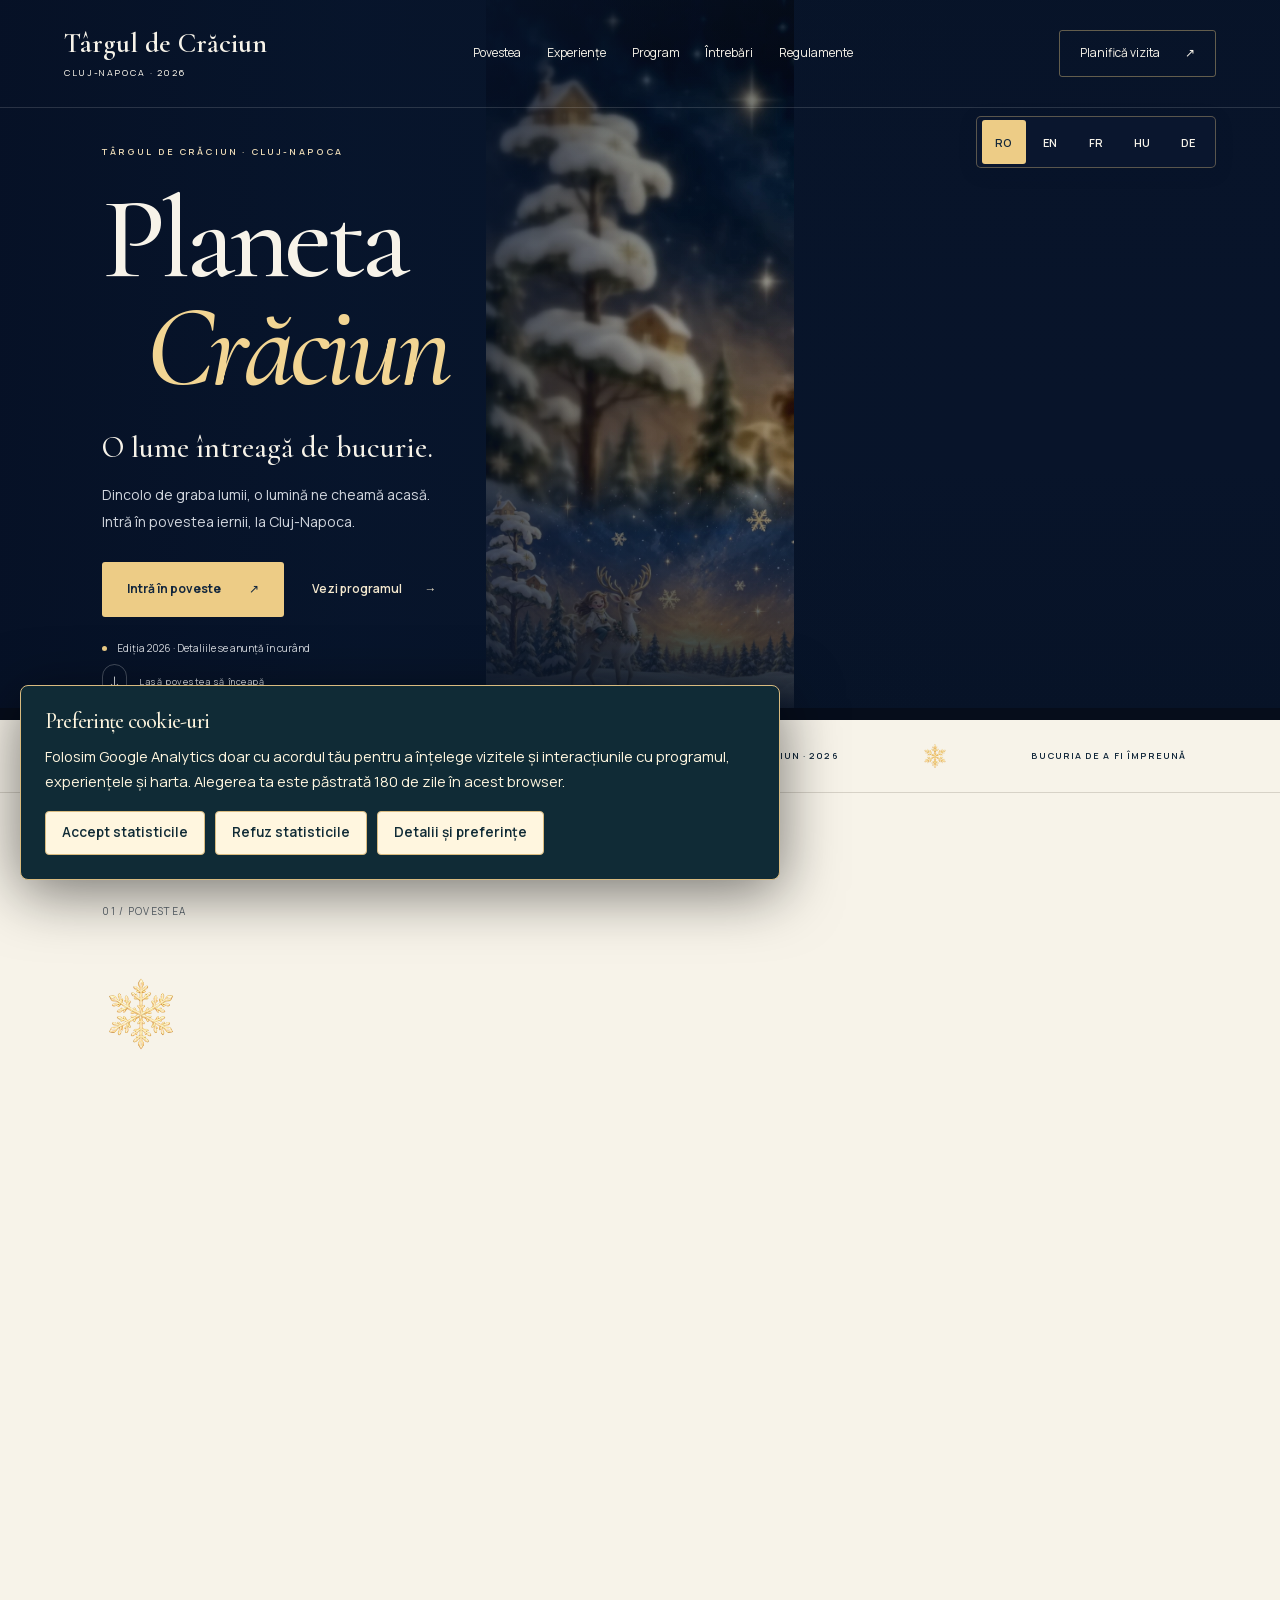
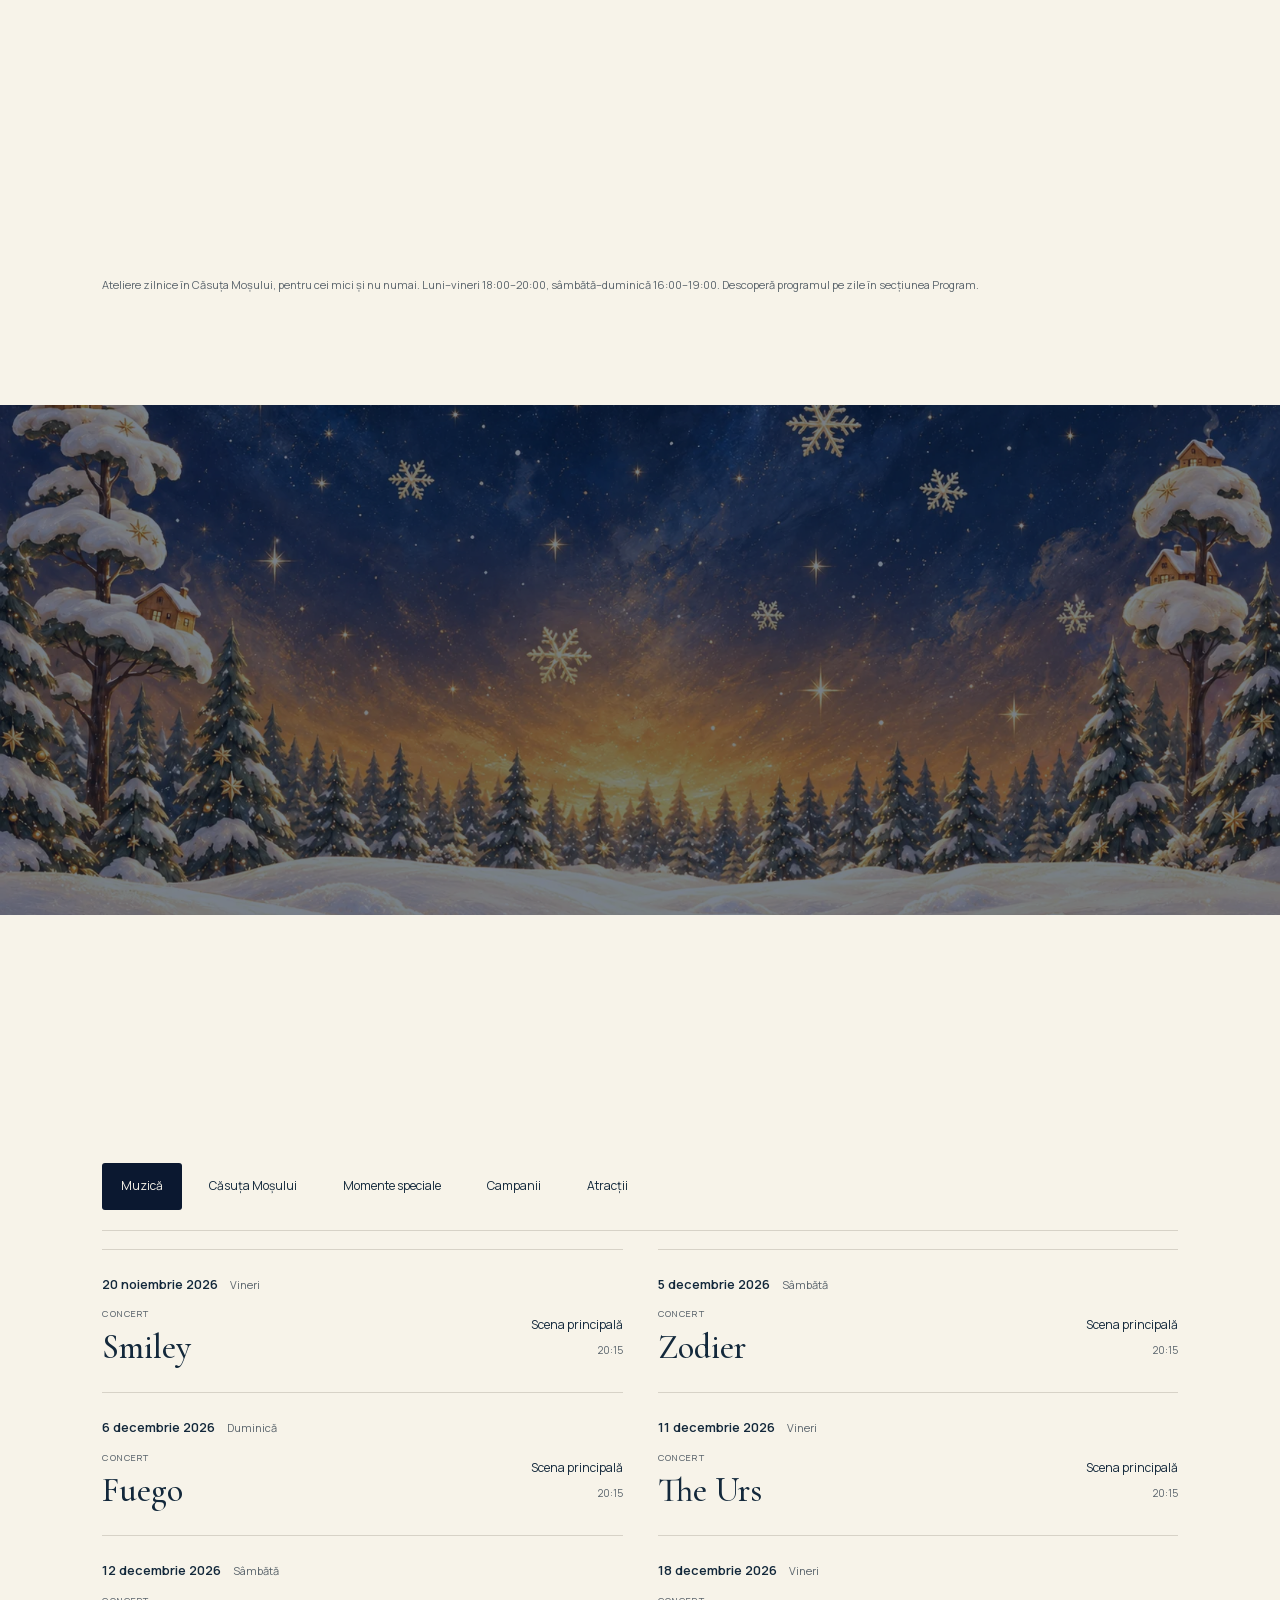
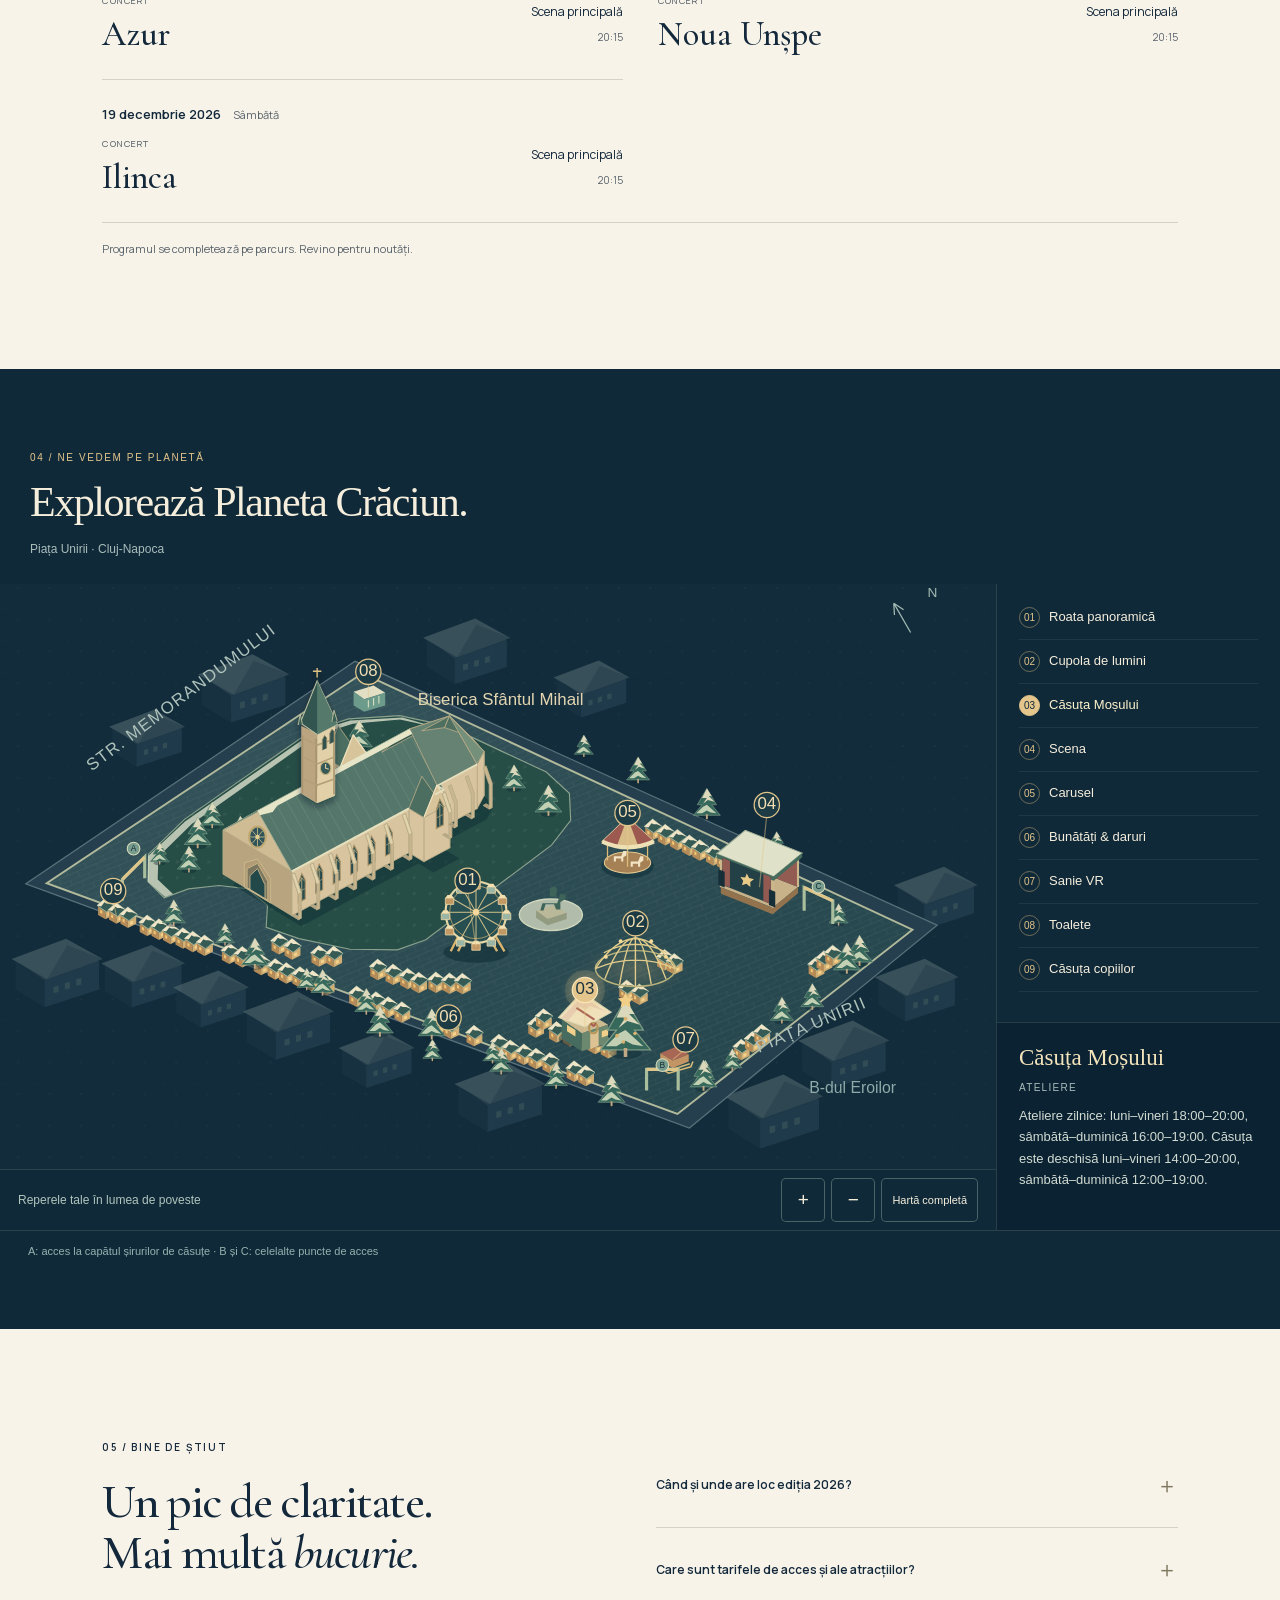
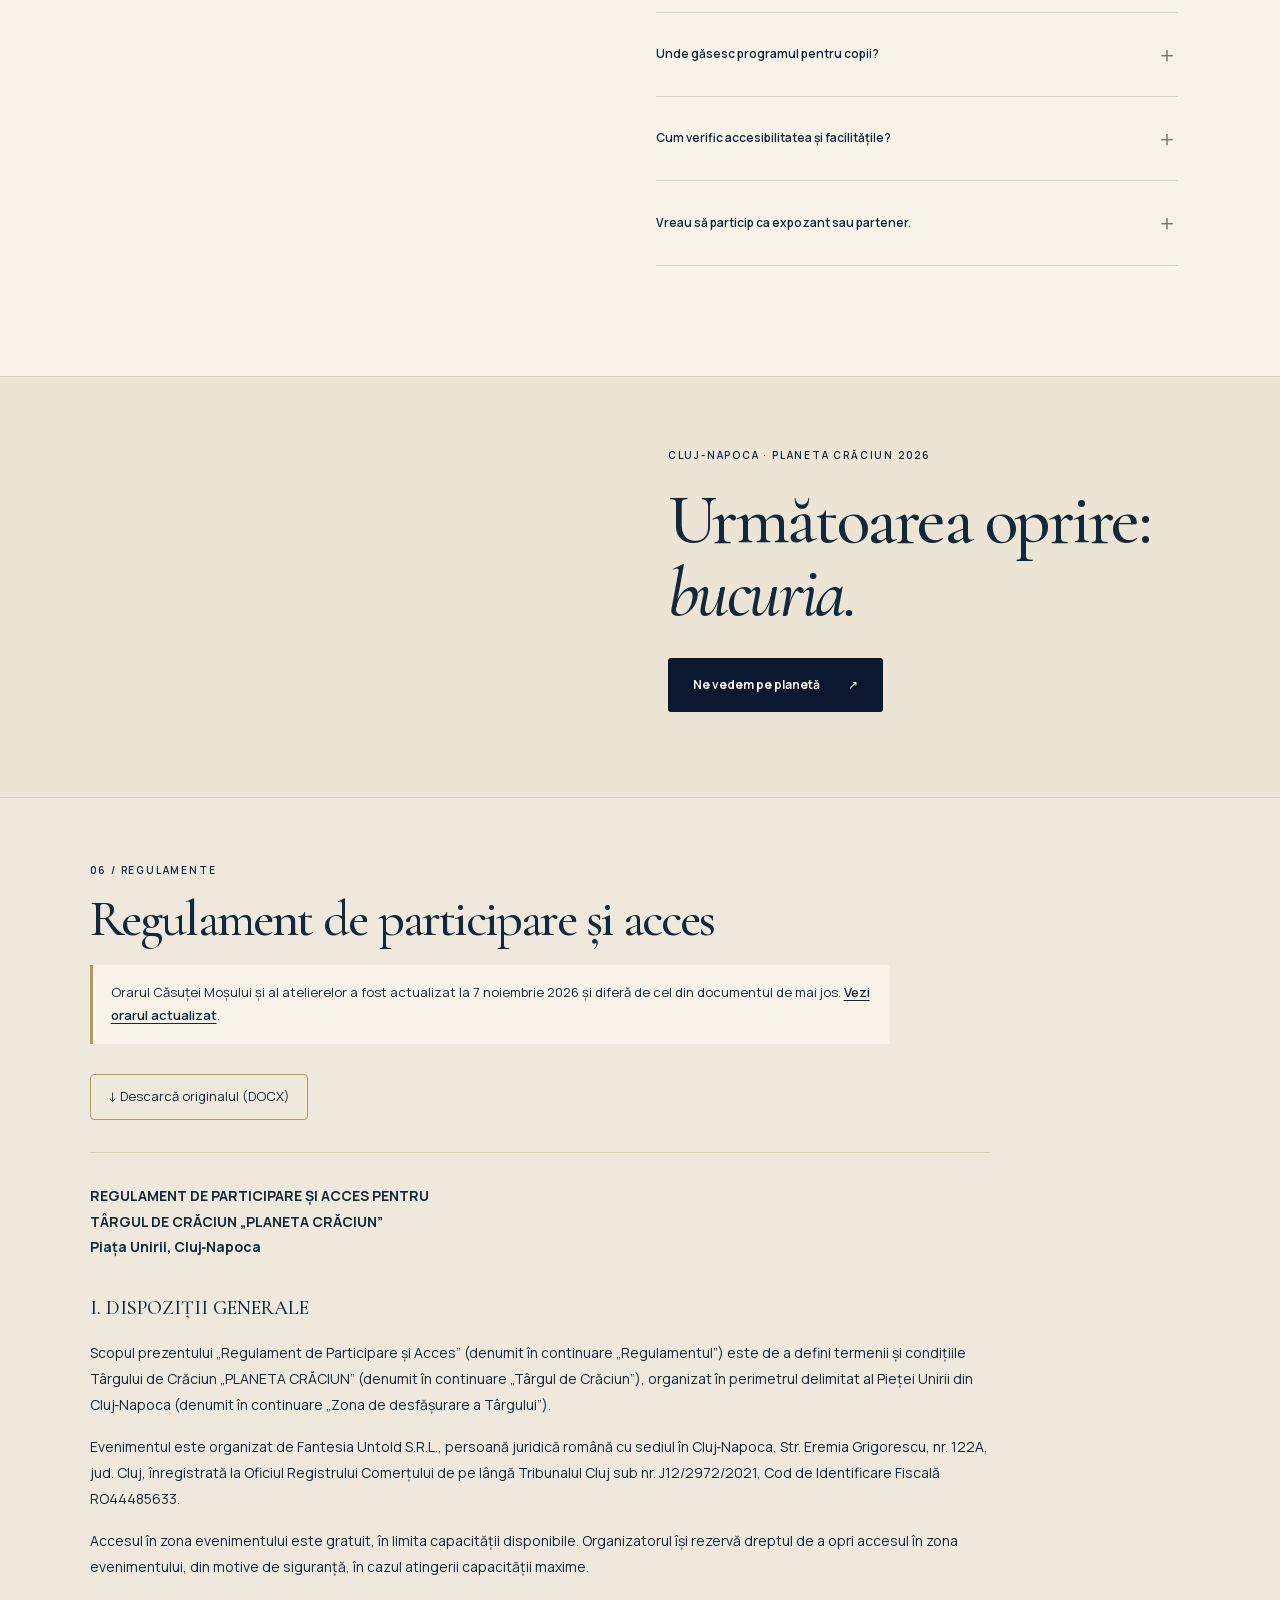
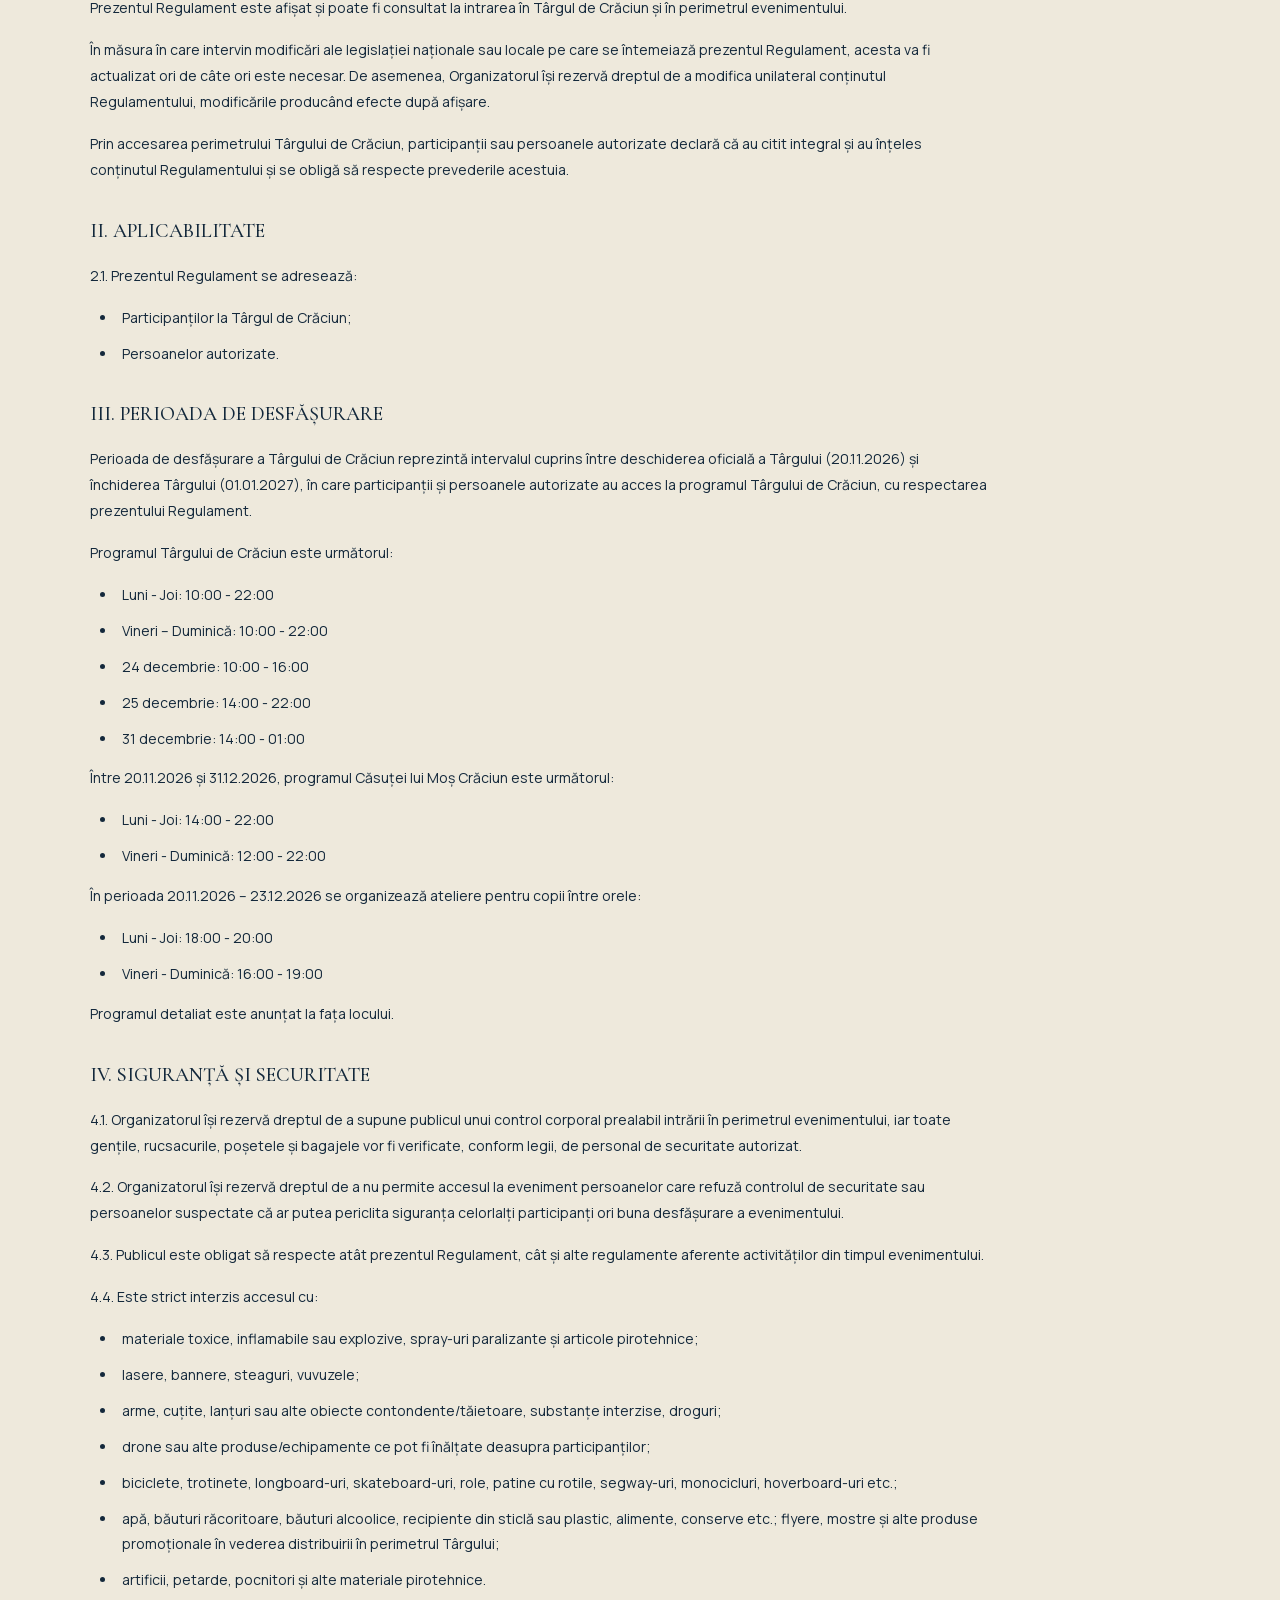
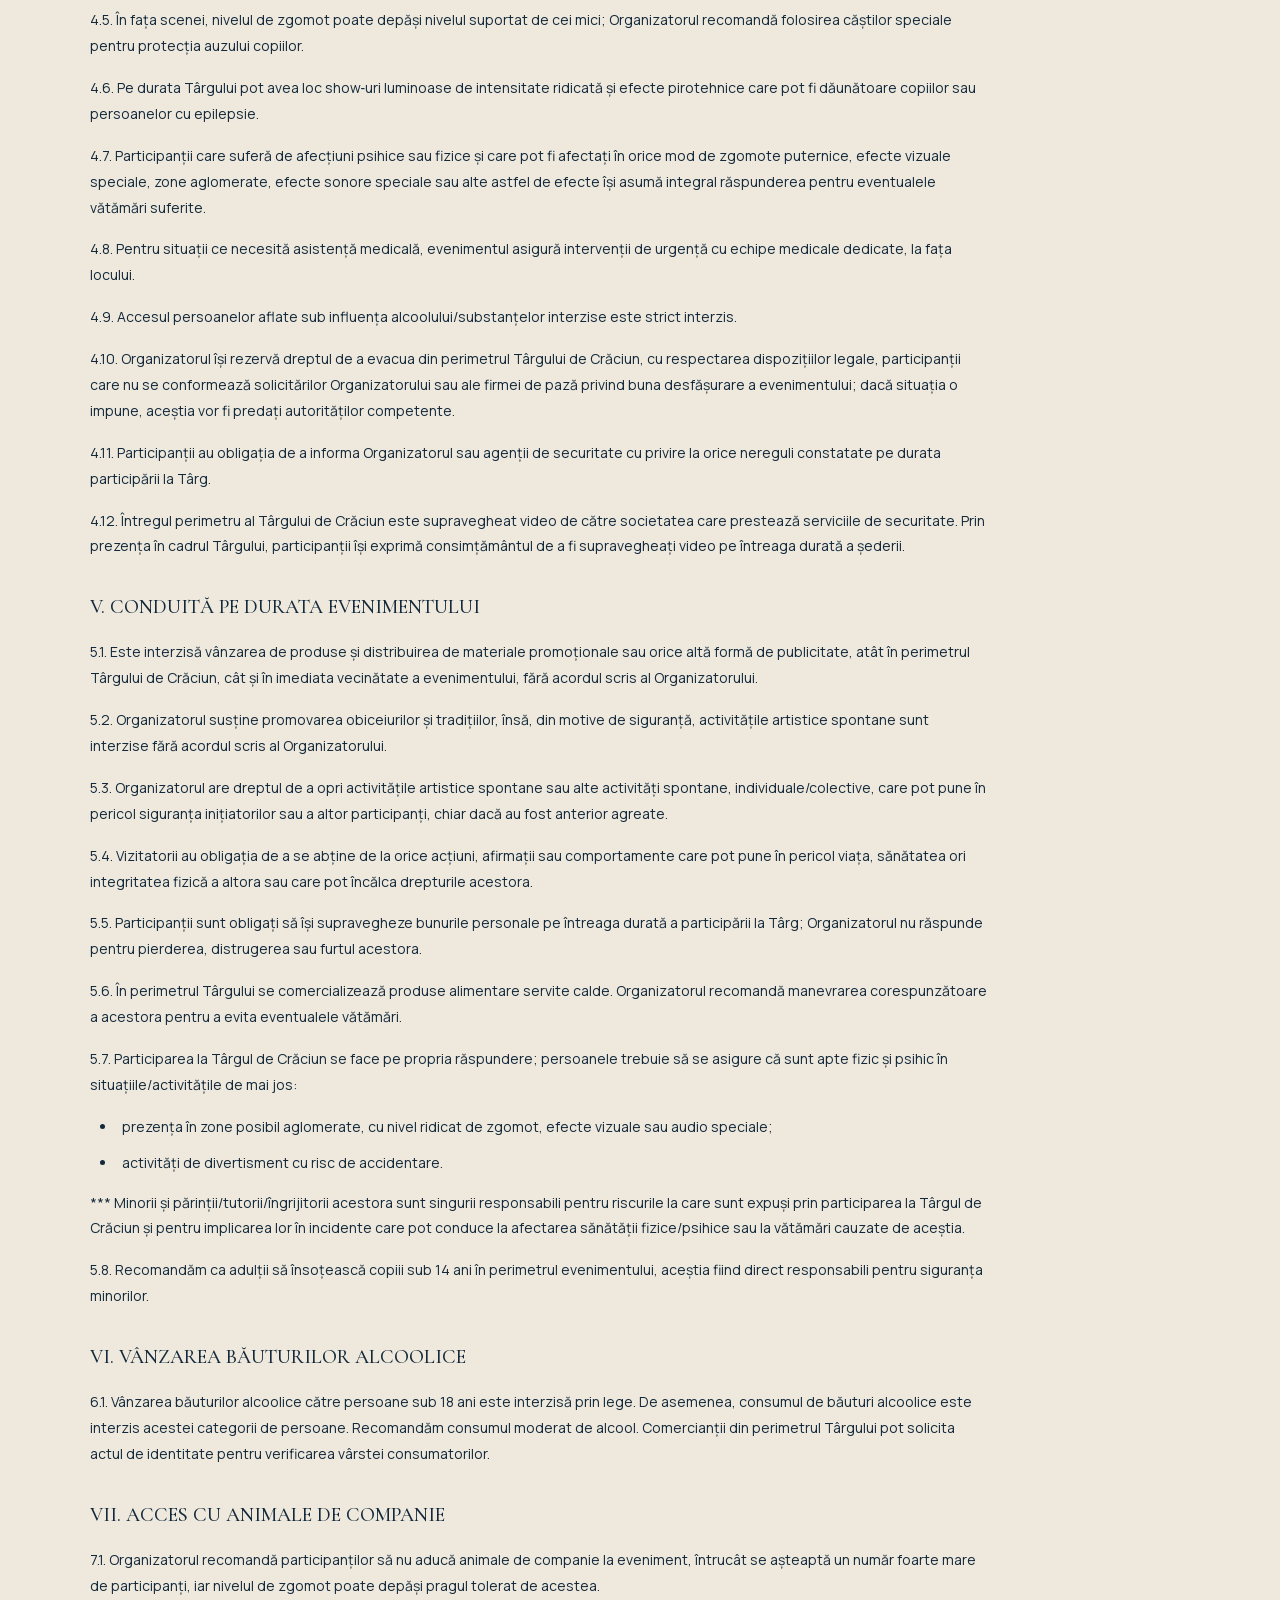
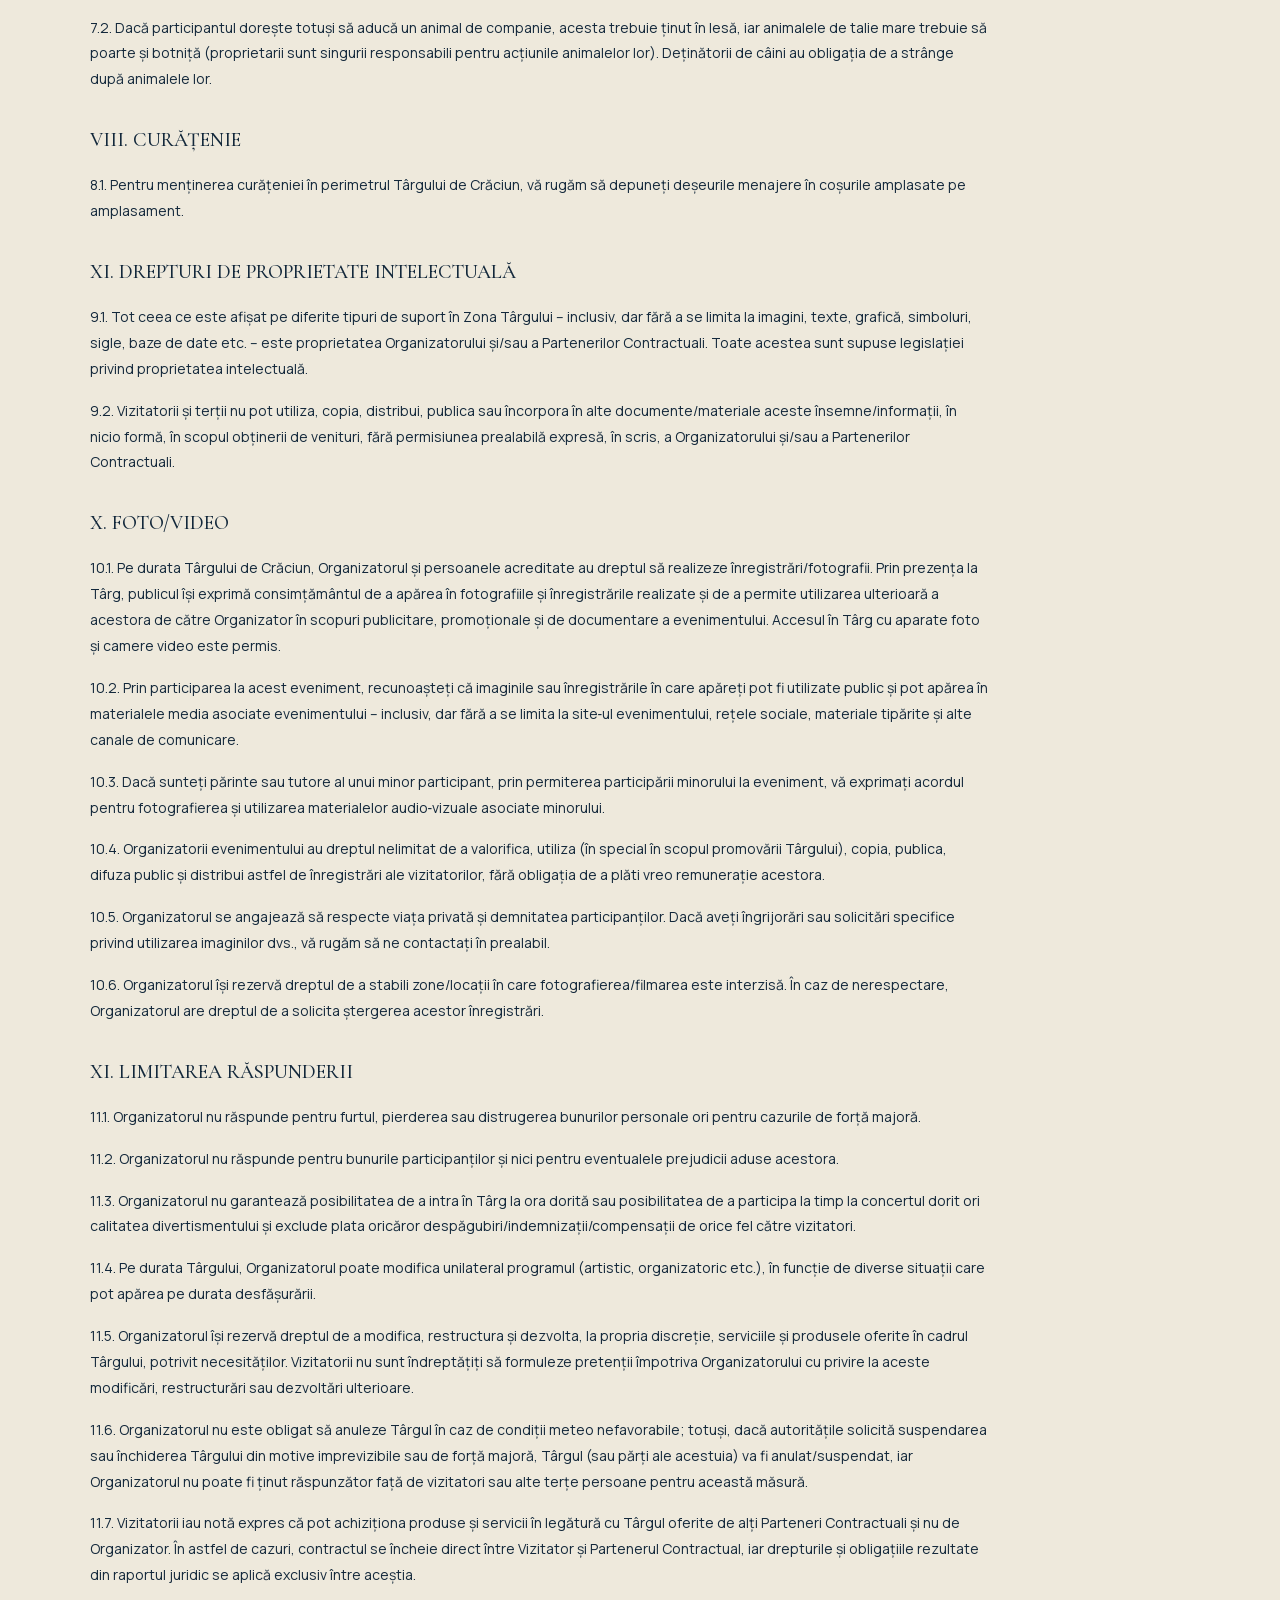
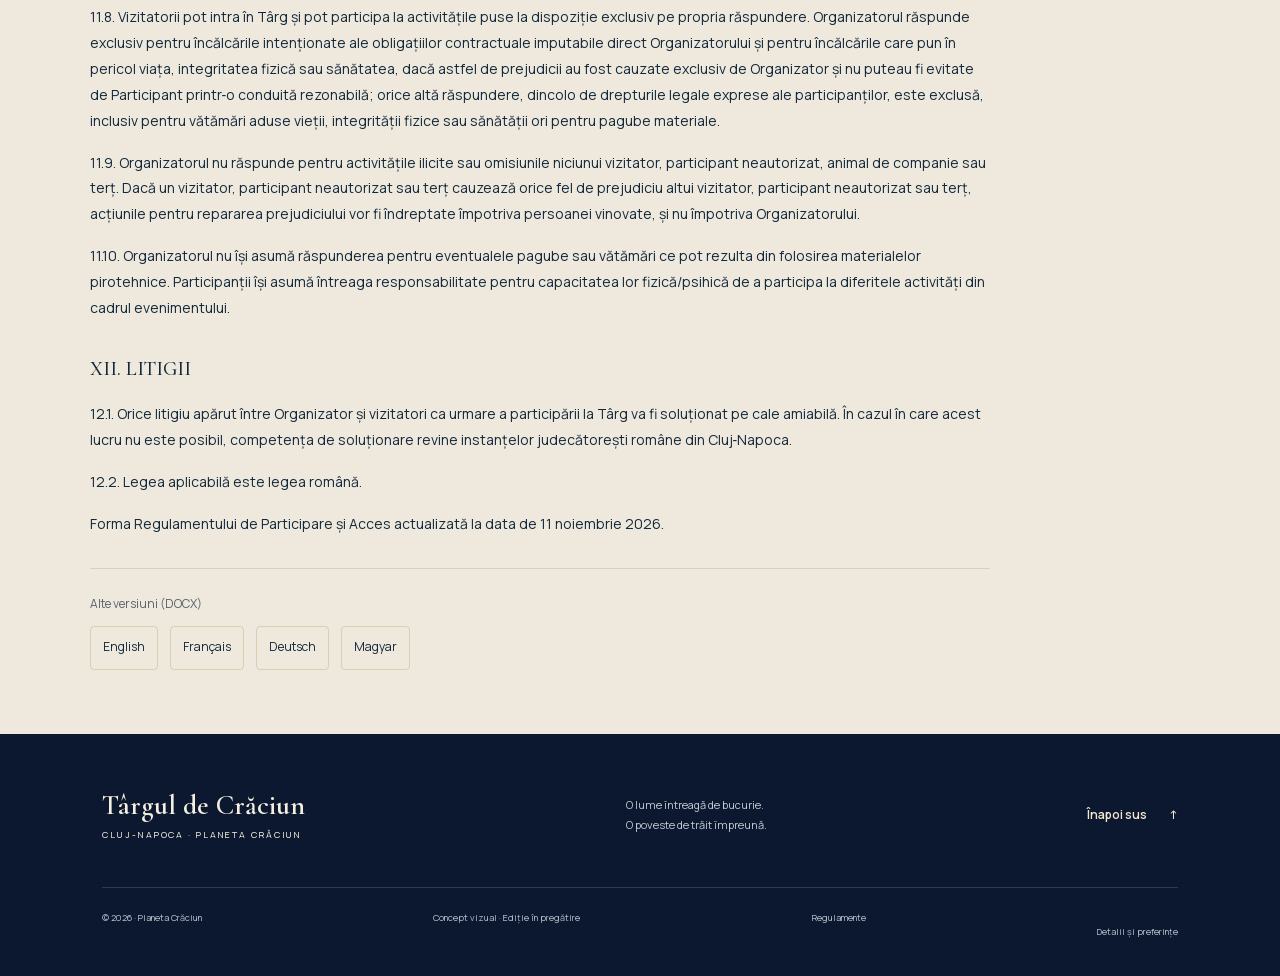
==== commit 53205464: "Add Google Analytics with opt-in cookie consent in five languages" ====
--- a/index.html
+++ b/index.html
@@ -2,11 +2,11 @@
 <html lang="ro">
 <head>
 <meta charset="utf-8"><meta name="viewport" content="width=device-width, initial-scale=1">
-<meta http-equiv="Content-Security-Policy" content="default-src 'self'; script-src 'self'; style-src 'self'; font-src 'self'; img-src 'self' data:; object-src 'none'; base-uri 'none'; form-action 'none'"><meta name="referrer" content="strict-origin-when-cross-origin"><meta name="theme-color" content="#0b1830"><title>Planeta Crăciun 2026 | Târgul de Crăciun Cluj-Napoca</title>
+<meta http-equiv="Content-Security-Policy" content="default-src 'self'; script-src 'self' https://www.googletagmanager.com; connect-src 'self' https://*.google-analytics.com https://*.analytics.google.com; style-src 'self'; font-src 'self'; img-src 'self' data:; object-src 'none'; base-uri 'none'; form-action 'none'"><meta name="referrer" content="strict-origin-when-cross-origin"><meta name="theme-color" content="#0b1830"><title>Planeta Crăciun 2026 | Târgul de Crăciun Cluj-Napoca</title>
 <meta name="description" content="Descoperă Planeta Crăciun, universul de poveste al Târgului de Crăciun din Cluj-Napoca. Experiențe, program și informații pentru vizita ta la ediția 2026.">
 <meta name="robots" content="noindex,nofollow"><meta property="og:type" content="website"><meta property="og:locale" content="ro_RO"><meta property="og:title" content="Planeta Crăciun — O lume întreagă de bucurie"><meta property="og:description" content="Târgul de Crăciun Cluj-Napoca • Ediția 2026"><meta property="og:image" content="https://saliery95.github.io/planeta-craciun-cluj-2026/assets/key-visual.webp">
 <link rel="icon" type="image/webp" href="assets/snowflake.webp"><link rel="preload" as="image" href="assets/hero-film-desktop-poster.webp?v=9" media="(min-width:561px)" fetchpriority="high"><link rel="preload" as="image" href="assets/hero-film-mobile-poster.webp?v=9" media="(max-width:560px)" fetchpriority="high"><link rel="stylesheet" href="fonts.css"><link rel="stylesheet" href="styles.css?v=14"><link rel="stylesheet" href="hero-film.css?v=9"><link rel="stylesheet" href="event-map.css?v=8"><script src="locales/ro.js?v=2ab56abb9f18" defer></script><script src="language-links.js?v=1" defer></script><script src="content.js?v=15" defer></script><script src="app.js?v=15" defer></script><script src="event-map.js?v=8" defer></script><script type="module" src="hero-film.js?v=9"></script>
-<link rel="stylesheet" href="language-switcher.css?v=1"><link rel="stylesheet" href="regulations.css?v=3"><!-- language-alternates --><link rel="alternate" hreflang="ro" href="index.html"><link rel="alternate" hreflang="en" href="en.html"><link rel="alternate" hreflang="fr" href="fr.html"><link rel="alternate" hreflang="hu" href="hu.html"><link rel="alternate" hreflang="de" href="de.html"><link rel="alternate" hreflang="x-default" href="index.html"><!-- /language-alternates --></head>
+<link rel="stylesheet" href="language-switcher.css?v=1"><link rel="stylesheet" href="regulations.css?v=3"><!-- language-alternates --><link rel="alternate" hreflang="ro" href="index.html"><link rel="alternate" hreflang="en" href="en.html"><link rel="alternate" hreflang="fr" href="fr.html"><link rel="alternate" hreflang="hu" href="hu.html"><link rel="alternate" hreflang="de" href="de.html"><link rel="alternate" hreflang="x-default" href="index.html"><!-- /language-alternates --><link rel="stylesheet" href="analytics.css?v=1"><script src="analytics.js?v=1" defer></script></head>
 <body>
 <a class="skip-link" href="#main">Sari la conținut</a>
 <header class="site-header" id="top"><a href="#" class="brand" aria-label="Târgul de Crăciun Cluj-Napoca, acasă"><span class="brand-title">Târgul de Crăciun</span><span class="brand-detail">CLUJ-NAPOCA · 2026</span></a><nav class="desktop-nav" aria-label="Navigare principală"><a href="#poveste">Povestea</a><a href="#experiente">Experiențe</a><a href="#program">Program</a><a href="#intrebari">Întrebări</a><a href="#regulamente">Regulamente</a></nav><a class="header-cta" href="#vizita">Planifică vizita <span aria-hidden="true">↗</span></a><button class="menu-toggle" aria-expanded="false" aria-controls="mobile-nav">Meniu <span aria-hidden="true">＋</span></button><nav id="mobile-nav" aria-label="Navigare mobilă"><a href="#poveste">Povestea</a><a href="#experiente">Experiențe</a><a href="#program">Program</a><a href="#vizita">Planifică vizita</a><a href="#intrebari">Întrebări frecvente</a><a href="#regulamente">Regulamente</a></nav><nav class="language-switcher" aria-label="Alege limba"><a href="index.html" lang="ro" hreflang="ro" aria-label="Română" title="Română" aria-current="page">RO</a><a href="en.html" lang="en" hreflang="en" aria-label="English" title="English">EN</a><a href="fr.html" lang="fr" hreflang="fr" aria-label="Français" title="Français">FR</a><a href="hu.html" lang="hu" hreflang="hu" aria-label="Magyar" title="Magyar">HU</a><a href="de.html" lang="de" hreflang="de" aria-label="Deutsch" title="Deutsch">DE</a></nav></header>
--- a/analytics.css
+++ b/analytics.css
@@ -0,0 +1 @@
+.cookie-banner{position:fixed;z-index:1000;bottom:20px;left:20px;right:20px;max-width:760px;padding:24px;background:#102b36;color:#fff6df;border:1px solid #d9bb80;border-radius:8px;box-shadow:0 12px 60px #0008;font-family:inherit}.cookie-banner[hidden]{display:none}.cookie-banner h2,.cookie-details h2{font-size:1.35rem;margin:0 0 12px}.cookie-banner p,.cookie-details p{font:400 .92rem/1.65 Manrope,sans-serif;margin:0 0 16px}.cookie-actions{display:flex;flex-wrap:wrap;gap:10px;margin-top:18px}.cookie-actions button{min-height:44px;border:1px solid #d9bb80;background:#fff6df;color:#102b36;padding:10px 16px;border-radius:4px;font:600 .85rem/1.4 Manrope,sans-serif;cursor:pointer}.cookie-actions button:focus-visible,.cookie-details a:focus-visible{outline:3px solid #d9bb80;outline-offset:4px}.cookie-details{max-width:680px;width:calc(100% - 32px);max-height:85dvh;overflow:auto;padding:28px;border:1px solid #d9bb80;border-radius:8px;background:#102b36;color:#fff6df}.cookie-details::backdrop{background:#07131bc9}.cookie-details a{color:#f4d69b;text-decoration:underline}@media(max-width:560px){.cookie-banner{left:10px;right:10px;bottom:10px;padding:18px;max-height:75dvh;overflow:auto}.cookie-actions button{flex:1 1 140px}.cookie-details{padding:20px}}
